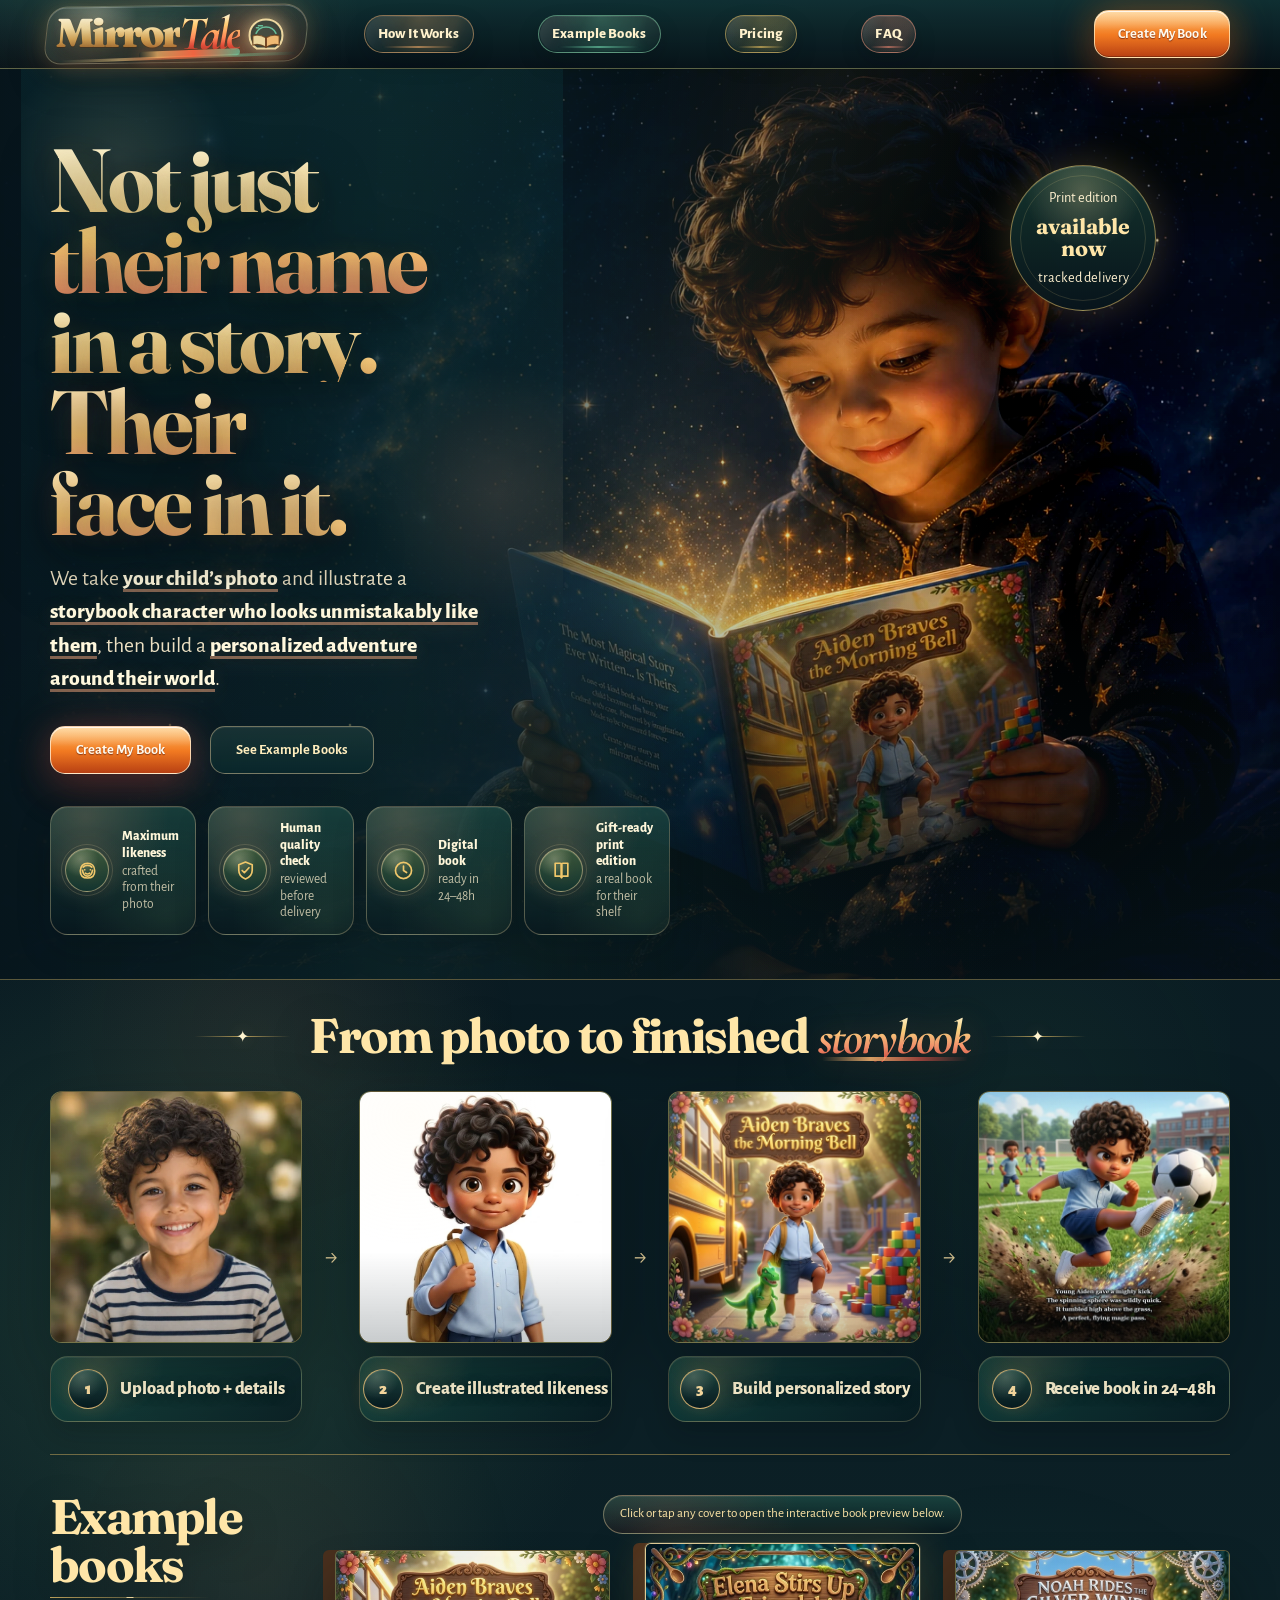
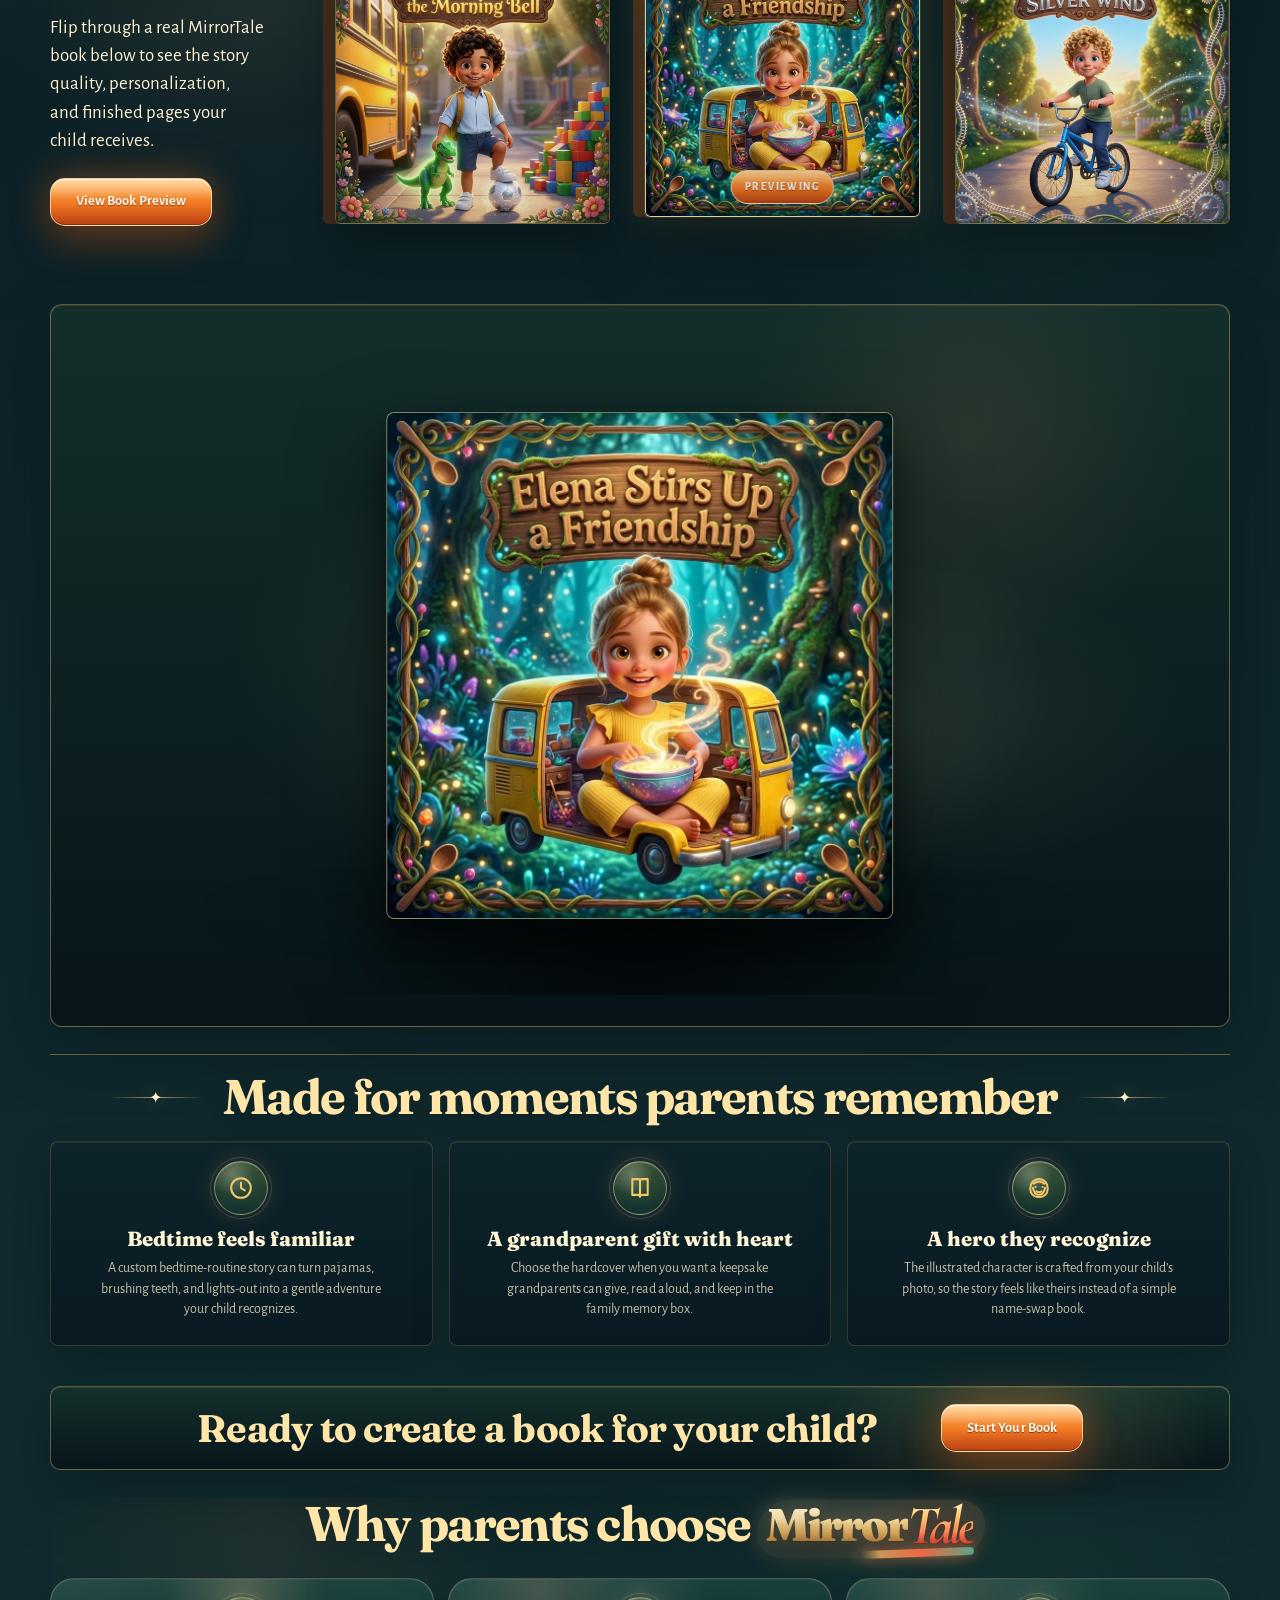
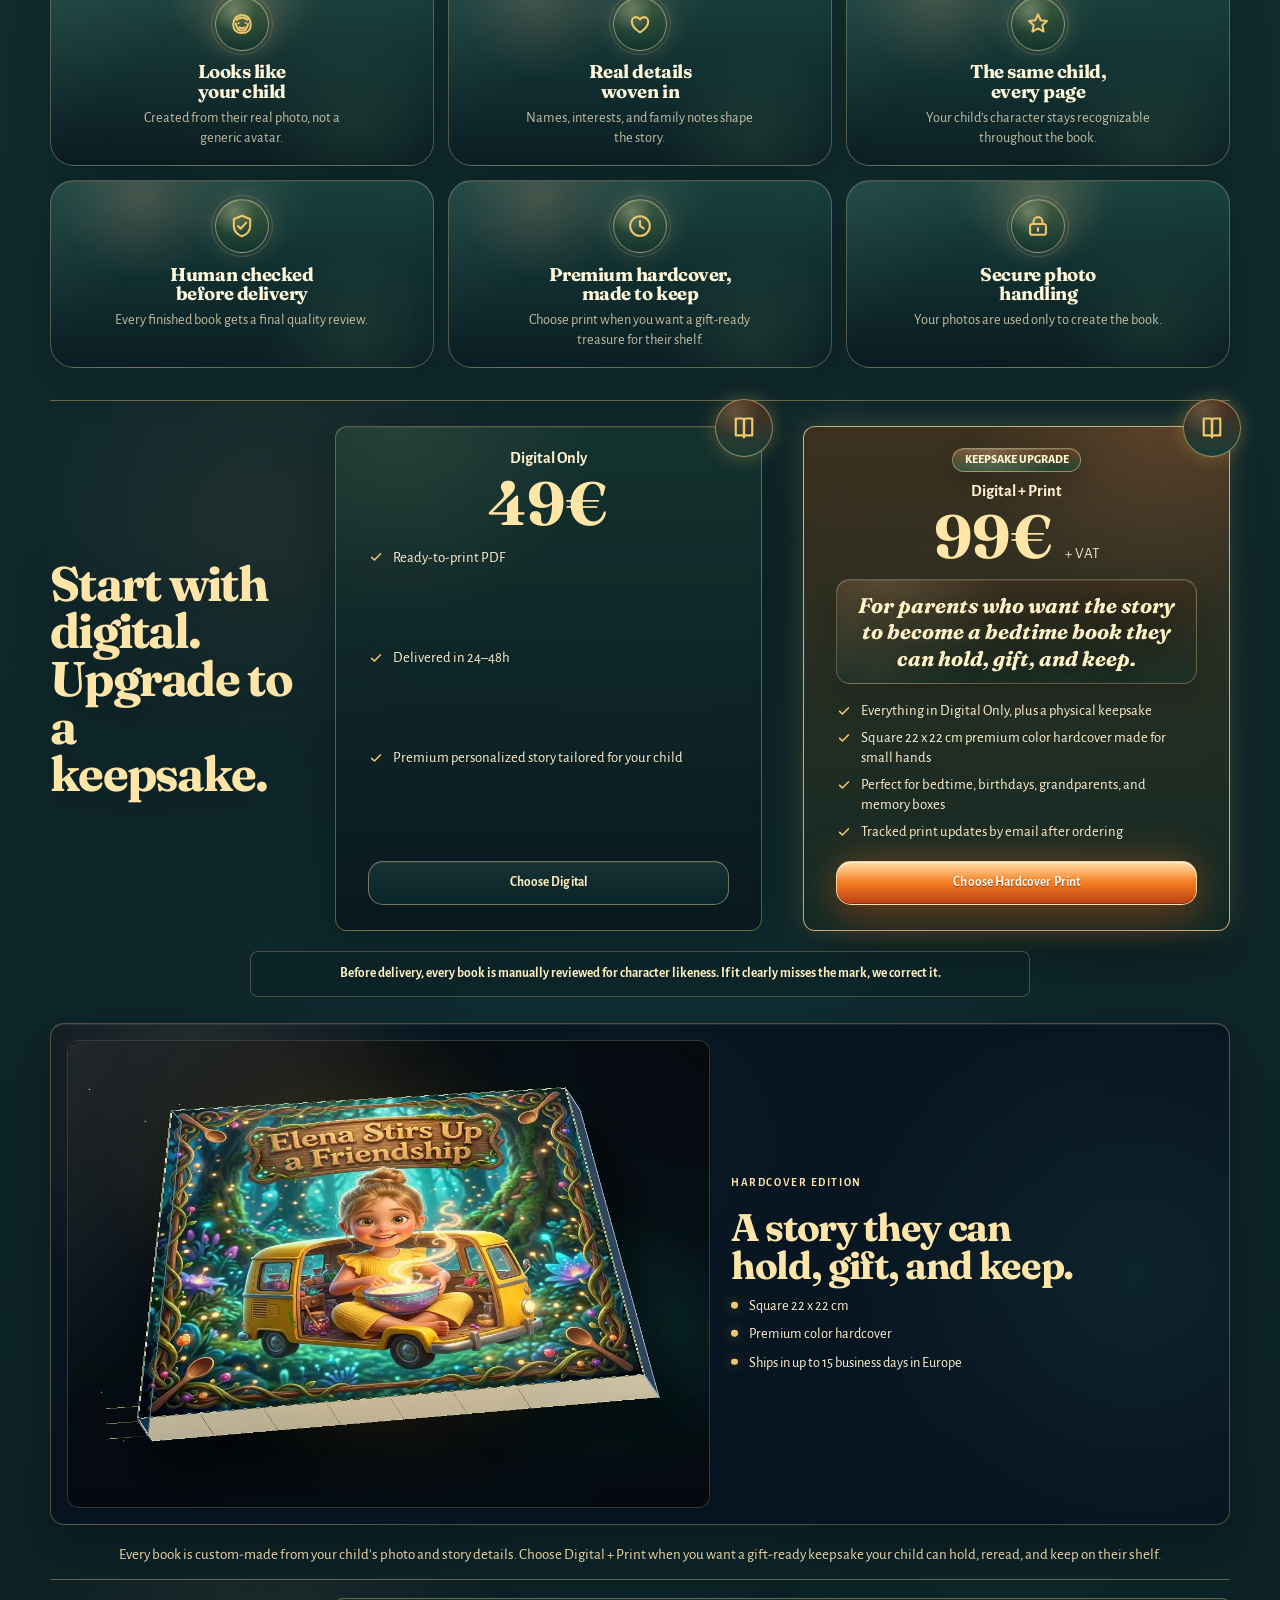
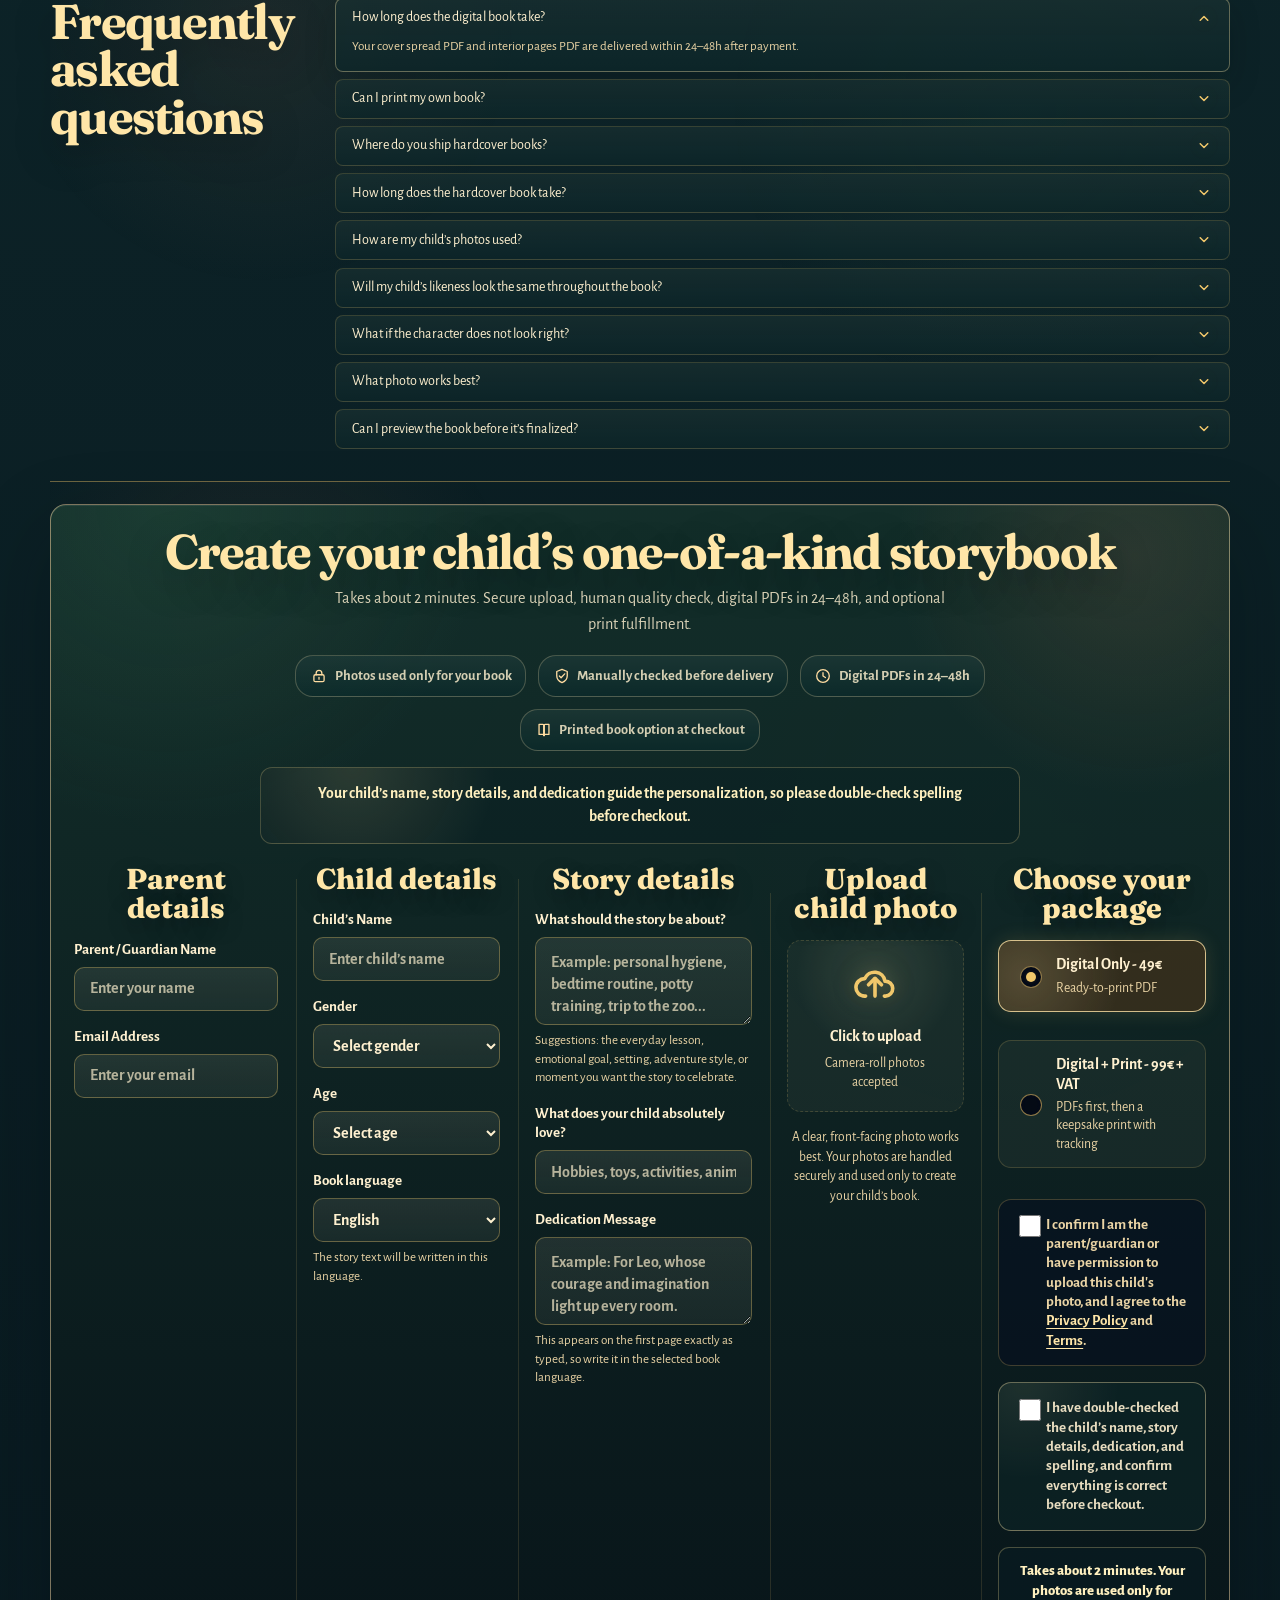
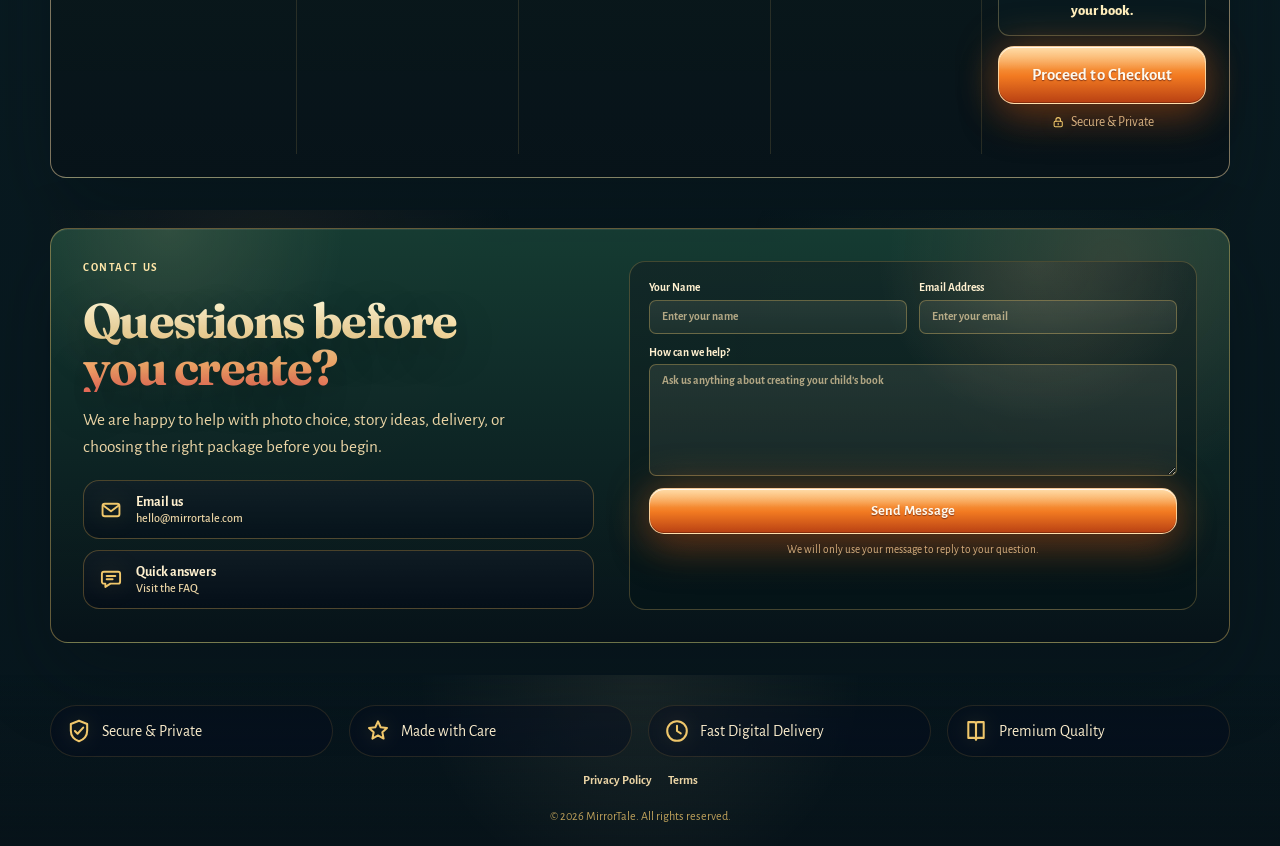
==== index.html @ 21911aac "Improve mobile form readability" ====
<!DOCTYPE html>
<html lang="en">
  <head>
    <meta charset="UTF-8" />
    <meta name="viewport" content="width=device-width, initial-scale=1.0" />
    <meta
      name="description"
      content="MirrorTale creates premium personalized children's books where your child becomes the hero of a magical storybook."
    />
    <meta name="mirrortale-api-base-url" content="https://api.mirrortale.com" />
    <title>MirrorTale | Personalized Children's Books</title>
    <link rel="preconnect" href="https://fonts.googleapis.com" />
    <link rel="preconnect" href="https://fonts.gstatic.com" crossorigin />
    <link
      href="https://fonts.googleapis.com/css2?family=Alegreya+Sans:wght@400;500;700;800&family=Cormorant+Garamond:ital,wght@1,700;1,800&family=Fraunces:ital,opsz,wght@0,9..144,500;0,9..144,600;0,9..144,700;0,9..144,800;1,9..144,700;1,9..144,800&display=swap"
      rel="stylesheet"
    />
    <link rel="stylesheet" href="styles.css?v=landing-polish-6" />
  </head>
  <body>
    <div class="sky-grain" aria-hidden="true"></div>
    <svg class="icon-sprite" aria-hidden="true" focusable="false" xmlns="http://www.w3.org/2000/svg">
      <symbol id="icon-face" viewBox="0 0 24 24">
        <path d="M7.5 8.4c1.1-1.1 2.6-1.7 4.5-1.7s3.4.6 4.5 1.7" />
        <path d="M6.8 11.8c.6 4 2.5 6 5.2 6s4.6-2 5.2-6" />
        <path d="M9 11.2h.1M15 11.2h.1" />
        <path d="M9.8 14.8c1.3 1 3.1 1 4.4 0" />
        <path d="M4.5 12.4c0-4.8 3-8 7.5-8s7.5 3.2 7.5 8c0 4.7-3 7.4-7.5 7.4s-7.5-2.7-7.5-7.4Z" />
      </symbol>
      <symbol id="icon-shield-check" viewBox="0 0 24 24">
        <path d="M12 3.2 19 6v5.7c0 4.4-2.7 7.4-7 9.1-4.3-1.7-7-4.7-7-9.1V6l7-2.8Z" />
        <path d="m8.5 12 2.3 2.3 4.8-5.2" />
      </symbol>
      <symbol id="icon-clock" viewBox="0 0 24 24">
        <circle cx="12" cy="12" r="8.4" />
        <path d="M12 7.5V12l3.2 2.1" />
      </symbol>
      <symbol id="icon-book" viewBox="0 0 24 24">
        <path d="M5.4 4.4h5.1c1 0 1.5.5 1.5 1.5v13.4c0-.9-.7-1.4-1.7-1.4H5.4V4.4Z" />
        <path d="M18.6 4.4h-5.1c-1 0-1.5.5-1.5 1.5v13.4c0-.9.7-1.4 1.7-1.4h4.9V4.4Z" />
        <path d="M12 5.9v13.4" />
      </symbol>
      <symbol id="icon-heart" viewBox="0 0 24 24">
        <path d="M12 19.2S5 15.3 5 9.8c0-2.1 1.5-3.7 3.5-3.7 1.4 0 2.6.8 3.5 2 .9-1.2 2.1-2 3.5-2 2 0 3.5 1.6 3.5 3.7 0 5.5-7 9.4-7 9.4Z" />
      </symbol>
      <symbol id="icon-star" viewBox="0 0 24 24">
        <path d="m12 3.8 2.3 5 5.4.6-4 3.7 1.1 5.4L12 15.8l-4.8 2.7 1.1-5.4-4-3.7 5.4-.6L12 3.8Z" />
      </symbol>
      <symbol id="icon-lock" viewBox="0 0 24 24">
        <rect x="5.2" y="10.3" width="13.6" height="9.2" rx="2" />
        <path d="M8.2 10.3V8.2a3.8 3.8 0 0 1 7.6 0v2.1" />
        <path d="M12 14v2.2" />
      </symbol>
      <symbol id="icon-mail" viewBox="0 0 24 24">
        <rect x="4.2" y="6.2" width="15.6" height="11.6" rx="2.1" />
        <path d="m5.2 8 6.8 5.2L18.8 8" />
      </symbol>
      <symbol id="icon-message" viewBox="0 0 24 24">
        <path d="M5.4 5.3h13.2c1 0 1.8.8 1.8 1.8v7.4c0 1-.8 1.8-1.8 1.8h-7.1l-4.7 3v-3H5.4c-1 0-1.8-.8-1.8-1.8V7.1c0-1 .8-1.8 1.8-1.8Z" />
        <path d="M8 9.2h8" />
        <path d="M8 12.2h5.5" />
      </symbol>
      <symbol id="icon-upload" viewBox="0 0 24 24">
        <path d="M7.5 17.8H7a4.2 4.2 0 0 1 .1-8.4 5.1 5.1 0 0 1 9.7 1.2 3.6 3.6 0 0 1 .2 7.2h-.5" />
        <path d="M12 17.8V9.5" />
        <path d="m8.9 12.4 3.1-3.1 3.1 3.1" />
      </symbol>
      <symbol id="icon-chevron" viewBox="0 0 24 24">
        <path d="m7 9 5 5 5-5" />
      </symbol>
      <symbol id="icon-check" viewBox="0 0 24 24">
        <path d="m5.5 12.5 4.1 4.1 8.9-9.2" />
      </symbol>
      <symbol id="icon-arrow" viewBox="0 0 24 24">
        <path d="M5 12h13" />
        <path d="m13 7 5 5-5 5" />
      </symbol>
      <symbol id="icon-sparkle" viewBox="0 0 24 24">
        <path d="M12 3.5 14.1 9l5.4 2.1-5.4 2.1L12 18.5l-2.1-5.3-5.4-2.1L9.9 9 12 3.5Z" />
      </symbol>
    </svg>

    <header class="site-header">
      <div class="header-inner">
        <a class="brand" href="#top" aria-label="MirrorTale home">
          <span class="brand-lockup">
            <span class="brand-word brand-mirror">Mirror</span>
            <span class="brand-word brand-tale">Tale</span>
          </span>
          <span class="brand-orbit brand-emblem" aria-hidden="true">
            <svg class="brand-emblem-svg" viewBox="0 0 64 48" focusable="false">
              <path class="brand-emblem-mirror" d="M12.5 25.4c0-11.1 8.4-19 19.5-19s19.5 7.9 19.5 19c0 6.9-3.1 12.2-8.7 15.4H21.2c-5.6-3.2-8.7-8.5-8.7-15.4Z" />
              <path class="brand-emblem-glow" d="M20.2 22.8c2.3-4.8 6.3-7.4 11.8-7.4s9.5 2.6 11.8 7.4" />
              <path class="brand-emblem-page brand-emblem-page-left" d="M31.7 27.8c-5.6-3.1-10.5-3.7-15.3-2.1v11.1c4.7-1.8 9.5-1.1 15.3 2.2V27.8Z" />
              <path class="brand-emblem-page brand-emblem-page-right" d="M32.3 27.8c5.6-3.1 10.5-3.7 15.3-2.1v11.1c-4.7-1.8-9.5-1.1-15.3 2.2V27.8Z" />
              <path class="brand-emblem-spine" d="M32 27.7v12" />
              <path class="brand-emblem-shine" d="M23 13.8h4.7M20.7 16.2h2.5" />
            </svg>
          </span>
        </a>
        <nav class="main-nav" aria-label="Primary navigation">
          <a href="#how-it-works"><span class="nav-full">How It Works</span><span class="nav-short">How</span></a>
          <a href="#examples"><span class="nav-full">Example Books</span><span class="nav-short">Books</span></a>
          <a href="#pricing"><span class="nav-full">Pricing</span><span class="nav-short">Pricing</span></a>
          <a href="#faq"><span class="nav-full">FAQ</span><span class="nav-short">FAQ</span></a>
        </nav>
        <a class="button button-gold header-cta" href="#intake">Create My Book</a>
      </div>
    </header>

    <main id="top">
      <section class="hero">
        <div class="hero-inner section-shell">
          <div class="hero-copy reveal">
            <h1>
              <span>Not just their name</span>
              <span>in a story.</span>
              <span class="headline-accent">
                <span class="headline-piece">Their face</span>
                <span class="headline-piece">in it.</span>
              </span>
            </h1>
            <p class="hero-lede">
              We take <strong>your child’s photo</strong> and illustrate a
              <strong>storybook character who looks unmistakably like them</strong>,
              then build a <strong>personalized adventure around their world</strong>.
            </p>
            <div class="hero-actions" aria-label="Hero actions">
              <a class="button button-gold" href="#intake">Create My Book</a>
              <a class="button button-outline" href="#examples">See Example Books</a>
            </div>
          </div>

          <div
            class="hero-art reveal"
            aria-label="Child reading a magical personalized storybook"
            data-replace-with="provided-true-book-example"
          >
            <video
              class="hero-video"
              data-hero-video
              poster="assets/hero-aiden-morning-bell-real.webp"
              width="1536"
              height="1024"
              muted
              loop
              playsinline
              preload="none"
              aria-hidden="true"
            >
              <source data-src="assets/hero-animated.mp4" type="video/mp4" />
              <img
                src="assets/hero-aiden-morning-bell-real.webp"
                width="1536"
                height="1024"
                alt=""
              />
            </video>
            <div class="delivery-badge">
              <span>Print edition</span>
              <strong>available now</strong>
              <small>tracked delivery</small>
            </div>
          </div>

          <ul class="hero-trust reveal" aria-label="Key trust points">
            <li>
              <span class="trust-orb" aria-hidden="true">
                <svg class="ui-icon trust-icon"><use href="#icon-face"></use></svg>
              </span>
              <span class="trust-copy">
                <strong>Maximum likeness</strong>
                <em>crafted from their photo</em>
              </span>
            </li>
            <li>
              <span class="trust-orb" aria-hidden="true">
                <svg class="ui-icon trust-icon"><use href="#icon-shield-check"></use></svg>
              </span>
              <span class="trust-copy">
                <strong>Human quality check</strong>
                <em>reviewed before delivery</em>
              </span>
            </li>
            <li>
              <span class="trust-orb" aria-hidden="true">
                <svg class="ui-icon trust-icon"><use href="#icon-clock"></use></svg>
              </span>
              <span class="trust-copy">
                <strong>Digital book</strong>
                <em>ready in 24–48h</em>
              </span>
            </li>
            <li>
              <span class="trust-orb" aria-hidden="true">
                <svg class="ui-icon trust-icon"><use href="#icon-book"></use></svg>
              </span>
              <span class="trust-copy">
                <strong>Gift-ready print edition</strong>
                <em>a real book for their shelf</em>
              </span>
            </li>
          </ul>
        </div>
      </section>

      <section class="proof-section section-shell" id="how-it-works">
        <div class="section-title centered reveal">
          <span class="sparkline" aria-hidden="true"></span>
          <h2>From photo to finished <span class="title-accent title-accent-storybook">storybook</span></h2>
          <span class="sparkline" aria-hidden="true"></span>
        </div>

        <div class="proof-flow reveal">
          <article class="proof-step">
            <div class="proof-image">
              <img src="assets/proof-photo.webp" width="620" height="620" alt="Uploaded child portrait" />
            </div>
            <div class="proof-caption">
              <span>1</span>
              <p>Upload photo + details</p>
            </div>
          </article>
          <span class="flow-arrow" aria-hidden="true">→</span>
          <article class="proof-step">
            <div class="proof-image">
              <img src="assets/proof-aiden-anchor.webp" width="705" height="705" alt="Illustrated likeness of Aiden" />
            </div>
            <div class="proof-caption">
              <span>2</span>
              <p>Create illustrated likeness</p>
            </div>
          </article>
          <span class="flow-arrow" aria-hidden="true">→</span>
          <article class="proof-step">
            <div class="proof-image cover-proof real-cover-proof">
              <img src="assets/books/aiden/cover-front.webp" width="1024" height="1024" alt="Aiden Braves the Morning Bell book cover" />
            </div>
            <div class="proof-caption">
              <span>3</span>
              <p>Build personalized story</p>
            </div>
          </article>
          <span class="flow-arrow" aria-hidden="true">→</span>
          <article class="proof-step">
            <div class="proof-image">
              <img src="assets/books/aiden/page-14.webp" width="1024" height="1024" alt="Aiden soccer story scene" />
            </div>
            <div class="proof-caption">
              <span>4</span>
              <p>Receive book in 24–48h</p>
            </div>
          </article>
        </div>
      </section>

      <section class="examples section-shell" id="examples">
        <div class="example-intro reveal">
          <h2>Example books</h2>
          <span class="gold-rule" aria-hidden="true"></span>
          <p>Flip through a real MirrorTale book below to see the story quality, personalization, and finished pages your child receives.</p>
          <a
            class="button button-outline"
            href="#noah-flipbook"
            data-preview-target="noah-flipbook"
            data-book-key="elena"
          >
            View Book Preview
          </a>
        </div>

        <div class="example-gallery reveal">
          <p class="example-instruction">
            Click or tap any cover to open the interactive book preview below.
          </p>

          <div class="book-rack" data-pdf-flipbook-section="pending-provided-pdfs">
            <article
              class="example-book real-book"
              data-book-slot="aiden"
              aria-controls="noah-flipbook"
            >
              <a
                class="example-book-link"
                href="#noah-flipbook"
                data-preview-target="noah-flipbook"
                data-book-key="aiden"
                aria-label="Open Aiden Braves the Morning Bell book preview"
              >
                <img
                  src="assets/books/aiden/cover-front.webp"
                  width="1024"
                  height="1024"
                  alt="Aiden Braves the Morning Bell book cover"
                />
                <span class="example-book-badge">Tap to preview</span>
              </a>
            </article>
            <article
              class="example-book featured-book real-book"
              data-book-slot="elena"
              aria-controls="noah-flipbook"
            >
              <a
                class="example-book-link"
                href="#noah-flipbook"
                data-preview-target="noah-flipbook"
                data-book-key="elena"
                aria-label="Open Elena Stirs Up a Friendship book preview"
              >
                <img
                  src="assets/books/elena/cover-front.webp"
                  width="1024"
                  height="1024"
                  alt="Elena Stirs Up a Friendship book cover"
                />
                <span class="example-book-badge">Previewing</span>
              </a>
            </article>
            <article
              class="example-book real-book"
              data-book-slot="noah"
              data-pdf-cover="Noah_Cover_Spread.pdf"
              data-pdf-interior="Noah_Interior_Pages.pdf"
              aria-controls="noah-flipbook"
            >
              <a
                class="example-book-link"
                href="#noah-flipbook"
                data-preview-target="noah-flipbook"
                data-book-key="noah"
                aria-label="Open Noah Rides the Silver Wind book preview"
              >
                <img
                  src="assets/books/noah/cover-front.webp"
                  width="1061"
                  height="1144"
                  alt="Noah Rides the Silver Wind book cover"
                />
                <span class="example-book-badge">Tap to preview</span>
              </a>
            </article>
          </div>
        </div>

        <div class="flipbook-viewer reveal" id="noah-flipbook" data-book="elena">
          <div class="flipbook-preview-header" aria-live="polite">
            <span class="mini-kicker">Book preview</span>
            <h3 id="active-preview-title">
              <span class="preview-title-prefix">Now previewing</span>
              <span class="preview-title-book">Elena Stirs Up a Friendship</span>
            </h3>
            <p id="active-preview-helper">Tap the page or swipe to turn.</p>
          </div>
          <div class="flipbook-stage" aria-live="polite">
            <div class="pageflip-shell" id="noah-pageflip-shell">
              <div class="pageflip-book" id="noah-pageflip" aria-label="Interactive Elena Stirs Up a Friendship flipbook">
                <div class="pageflip-loading">Loading book preview...</div>
              </div>
            </div>
          </div>
          <div
            class="mobile-book-reader"
            id="mobile-book-reader"
            tabindex="0"
            role="group"
            aria-label="Mobile Elena Stirs Up a Friendship book preview"
            aria-describedby="mobile-book-help"
          >
            <div class="mobile-book-frame">
              <span class="mobile-book-spine" aria-hidden="true"></span>
              <span class="mobile-page-depth mobile-page-depth-right" aria-hidden="true"></span>
              <span class="mobile-page-depth mobile-page-depth-bottom" aria-hidden="true"></span>
              <img
                class="mobile-book-image"
                src="assets/books/elena/cover-front.webp"
                width="1024"
                height="1024"
                alt="Elena Stirs Up a Friendship front cover"
                draggable="false"
              />
              <span class="mobile-page-turn-sheet" aria-hidden="true"></span>
              <span class="mobile-tap-hint" aria-hidden="true">Tap to open</span>
            </div>
            <p class="mobile-book-progress" id="mobile-book-progress">Cover</p>
            <p class="visually-hidden" id="mobile-book-help">
              Tap the right side or swipe left to turn forward. Tap the left side or swipe right to go back.
            </p>
          </div>
          <span class="visually-hidden" id="noah-page-count" aria-live="polite">Cover</span>
        </div>
      </section>

      <section class="moments section-shell" aria-labelledby="moments-title">
        <div class="section-title centered reveal">
          <span class="sparkline" aria-hidden="true"></span>
          <h2 id="moments-title">Made for moments parents remember</h2>
          <span class="sparkline" aria-hidden="true"></span>
        </div>
        <div class="moments-grid reveal">
          <article>
            <span class="trust-orb" aria-hidden="true">
              <svg class="ui-icon trust-icon"><use href="#icon-clock"></use></svg>
            </span>
            <h3>Bedtime feels familiar</h3>
            <p>A custom bedtime-routine story can turn pajamas, brushing teeth, and lights-out into a gentle adventure your child recognizes.</p>
          </article>
          <article>
            <span class="trust-orb" aria-hidden="true">
              <svg class="ui-icon trust-icon"><use href="#icon-book"></use></svg>
            </span>
            <h3>A grandparent gift with heart</h3>
            <p>Choose the hardcover when you want a keepsake grandparents can give, read aloud, and keep in the family memory box.</p>
          </article>
          <article>
            <span class="trust-orb" aria-hidden="true">
              <svg class="ui-icon trust-icon"><use href="#icon-face"></use></svg>
            </span>
            <h3>A hero they recognize</h3>
            <p>The illustrated character is crafted from your child’s photo, so the story feels like theirs instead of a simple name-swap book.</p>
          </article>
        </div>
      </section>

      <section class="cta-strip section-shell reveal">
        <p>Ready to create a book for your child?</p>
        <a class="button button-gold" href="#intake">Start Your Book</a>
      </section>

      <section class="trust section-shell">
        <div class="section-title centered reveal">
          <h2>
            Why parents choose
            <span class="brand-heading" aria-label="MirrorTale">
              <span class="brand-lockup">
                <span class="brand-word brand-mirror">Mirror</span>
                <span class="brand-word brand-tale">Tale</span>
              </span>
            </span>
          </h2>
        </div>
        <div class="trust-grid reveal">
          <article>
            <span class="trust-orb" aria-hidden="true">
              <svg class="ui-icon trust-icon"><use href="#icon-face"></use></svg>
            </span>
            <h3>Looks like<br />your child</h3>
            <p>Created from their real photo, not a generic avatar.</p>
          </article>
          <article>
            <span class="trust-orb" aria-hidden="true">
              <svg class="ui-icon trust-icon"><use href="#icon-heart"></use></svg>
            </span>
            <h3>Real details<br />woven in</h3>
            <p>Names, interests, and family notes shape the story.</p>
          </article>
          <article>
            <span class="trust-orb" aria-hidden="true">
              <svg class="ui-icon trust-icon"><use href="#icon-star"></use></svg>
            </span>
            <h3>The same child,<br />every page</h3>
            <p>Your child’s character stays recognizable throughout the book.</p>
          </article>
          <article>
            <span class="trust-orb" aria-hidden="true">
              <svg class="ui-icon trust-icon"><use href="#icon-shield-check"></use></svg>
            </span>
            <h3>Human checked<br />before delivery</h3>
            <p>Every finished book gets a final quality review.</p>
          </article>
          <article>
            <span class="trust-orb" aria-hidden="true">
              <svg class="ui-icon trust-icon"><use href="#icon-clock"></use></svg>
            </span>
            <h3>Premium hardcover,<br />made to keep</h3>
            <p>Choose print when you want a gift-ready treasure for their shelf.</p>
          </article>
          <article>
            <span class="trust-orb" aria-hidden="true">
              <svg class="ui-icon trust-icon"><use href="#icon-lock"></use></svg>
            </span>
            <h3>Secure photo<br />handling</h3>
            <p>Your photos are used only to create the book.</p>
          </article>
        </div>
      </section>

      <section class="pricing section-shell" id="pricing">
        <div class="pricing-layout reveal">
          <div class="pricing-heading">
            <h2>Start with digital.<br />Upgrade to a keepsake.</h2>
          </div>
          <div class="pricing-cards">
            <article class="price-card">
              <span class="card-medallion" aria-hidden="true">
                <svg class="ui-icon"><use href="#icon-book"></use></svg>
              </span>
              <h3>Digital Only</h3>
              <div class="price">49€</div>
              <ul>
                <li>
                  <svg class="ui-icon check-icon" aria-hidden="true"><use href="#icon-check"></use></svg>
                  <span>Ready-to-print PDF</span>
                </li>
                <li>
                  <svg class="ui-icon check-icon" aria-hidden="true"><use href="#icon-check"></use></svg>
                  <span>Delivered in 24–48h</span>
                </li>
                <li>
                  <svg class="ui-icon check-icon" aria-hidden="true"><use href="#icon-check"></use></svg>
                  <span>Premium personalized story tailored for your child</span>
                </li>
              </ul>
              <a class="button button-outline price-card-cta" href="#intake" data-package-target="digital">Choose Digital</a>
            </article>
            <article class="price-card premium-card print-card">
              <span class="print-card-badge">Keepsake upgrade</span>
              <span class="card-medallion" aria-hidden="true">
                <svg class="ui-icon"><use href="#icon-book"></use></svg>
              </span>
              <h3>Digital + Print</h3>
              <div class="price">99€ <small>+ VAT</small></div>
              <p class="print-keepsake-note">For parents who want the story to become a bedtime book they can hold, gift, and keep.</p>
              <ul>
                <li>
                  <svg class="ui-icon check-icon" aria-hidden="true"><use href="#icon-check"></use></svg>
                  <span>Everything in Digital Only, plus a physical keepsake</span>
                </li>
                <li>
                  <svg class="ui-icon check-icon" aria-hidden="true"><use href="#icon-check"></use></svg>
                  <span>Square 22 x 22 cm premium color hardcover made for small hands</span>
                </li>
                <li>
                  <svg class="ui-icon check-icon" aria-hidden="true"><use href="#icon-check"></use></svg>
                  <span>Perfect for bedtime, birthdays, grandparents, and memory boxes</span>
                </li>
                <li>
                  <svg class="ui-icon check-icon" aria-hidden="true"><use href="#icon-check"></use></svg>
                  <span>Tracked print updates by email after ordering</span>
                </li>
              </ul>
              <a class="button button-gold price-card-cta" href="#intake" data-package-target="print">Choose Hardcover Print</a>
            </article>
          </div>
        </div>
        <p class="pricing-reassurance reveal">
          Before delivery, every book is manually reviewed for character likeness. If it clearly misses the mark, we correct it.
        </p>
        <aside class="hardcover-proof reveal" aria-label="Hardcover edition proof">
          <div class="hardcover-proof-media">
            <img
              src="assets/hardcover-elena-proof.webp"
              width="1180"
              height="860"
              loading="lazy"
              decoding="async"
              alt="Hardcover Elena Stirs Up a Friendship printed book mockup"
            />
          </div>
          <div class="hardcover-proof-copy">
            <span class="mini-kicker">Hardcover edition</span>
            <h3>A story they can hold, gift, and keep.</h3>
            <ul>
              <li>Square 22 x 22 cm</li>
              <li>Premium color hardcover</li>
              <li>Ships in up to 15 business days in Europe</li>
            </ul>
          </div>
        </aside>
        <p class="pricing-note reveal">
          Every book is custom-made from your child’s photo and story details. Choose Digital + Print when you want a gift-ready keepsake your child can hold, reread, and keep on their shelf.
        </p>
      </section>

      <section class="faq section-shell" id="faq">
        <div class="faq-layout">
          <div class="faq-heading reveal">
            <h2>Frequently<br />asked questions</h2>
          </div>
          <div class="faq-list reveal">
            <details open>
              <summary>
                <span>How long does the digital book take?</span>
                <svg class="ui-icon faq-chevron" aria-hidden="true"><use href="#icon-chevron"></use></svg>
              </summary>
              <p>Your cover spread PDF and interior pages PDF are delivered within 24–48h after payment.</p>
            </details>
            <details>
              <summary>
                <span>Can I print my own book?</span>
                <svg class="ui-icon faq-chevron" aria-hidden="true"><use href="#icon-chevron"></use></svg>
              </summary>
              <p>Yes. The PDF file you receive with the Digital Only version is optimized specifically for printing in a square 22 x 22 cm format.</p>
            </details>
            <details>
              <summary>
                <span>Where do you ship hardcover books?</span>
                <svg class="ui-icon faq-chevron" aria-hidden="true"><use href="#icon-chevron"></use></svg>
              </summary>
              <p>We are focusing on Europe first for hardcover delivery. The shipping address is collected securely during checkout for print orders.</p>
            </details>
            <details>
              <summary>
                <span>How long does the hardcover book take?</span>
                <svg class="ui-icon faq-chevron" aria-hidden="true"><use href="#icon-chevron"></use></svg>
              </summary>
              <p>Your digital PDFs are delivered within 24–48h. The physical hardcover book ships separately and can take up to 15 business days to arrive in Europe.</p>
            </details>
            <details>
              <summary>
                <span>How are my child’s photos used?</span>
                <svg class="ui-icon faq-chevron" aria-hidden="true"><use href="#icon-chevron"></use></svg>
              </summary>
              <p>Your child’s photos and story details are used only to create and review the ordered book.</p>
            </details>
            <details>
              <summary>
                <span>Will my child’s likeness look the same throughout the book?</span>
                <svg class="ui-icon faq-chevron" aria-hidden="true"><use href="#icon-chevron"></use></svg>
              </summary>
              <p>We build from an anchor likeness and manually review the final book so your child stays recognizable from page to page.</p>
            </details>
            <details>
              <summary>
                <span>What if the character does not look right?</span>
                <svg class="ui-icon faq-chevron" aria-hidden="true"><use href="#icon-chevron"></use></svg>
              </summary>
              <p>Before delivery, every book is manually reviewed for character likeness. If it clearly misses the mark, we correct it.</p>
            </details>
            <details>
              <summary>
                <span>What photo works best?</span>
                <svg class="ui-icon faq-chevron" aria-hidden="true"><use href="#icon-chevron"></use></svg>
              </summary>
              <p>A clear, front-facing photo in good light works best. Avoid sunglasses, filters, or covered faces.</p>
            </details>
            <details>
              <summary>
                <span>Can I preview the book before it’s finalized?</span>
                <svg class="ui-icon faq-chevron" aria-hidden="true"><use href="#icon-chevron"></use></svg>
              </summary>
              <p>The book is manually checked before delivery, and the final PDF is sent digitally for your review and use.</p>
            </details>
          </div>
        </div>
      </section>

      <section class="intake section-shell" id="intake">
        <form class="intake-form reveal" action="#" method="post">
          <h2>Create your child’s one-of-a-kind storybook</h2>
          <p class="form-reassurance">
            Takes about 2 minutes. Secure upload, human quality check, digital PDFs in 24–48h, and optional print fulfillment.
          </p>
          <ul class="form-assurance-list" aria-label="Order reassurance">
            <li>
              <svg class="ui-icon" aria-hidden="true"><use href="#icon-lock"></use></svg>
              <span>Photos used only for your book</span>
            </li>
            <li>
              <svg class="ui-icon" aria-hidden="true"><use href="#icon-shield-check"></use></svg>
              <span>Manually checked before delivery</span>
            </li>
            <li>
              <svg class="ui-icon" aria-hidden="true"><use href="#icon-clock"></use></svg>
              <span>Digital PDFs in 24–48h</span>
            </li>
            <li>
              <svg class="ui-icon" aria-hidden="true"><use href="#icon-book"></use></svg>
              <span>Printed book option at checkout</span>
            </li>
          </ul>
          <p class="form-detail-note">
            Your child’s name, story details, and dedication guide the personalization, so please double-check spelling before checkout.
          </p>
          <div class="form-columns">
            <fieldset>
              <legend>Parent details</legend>
              <label>
                Parent / Guardian Name
                <input type="text" name="parent-name" placeholder="Enter your name" required />
              </label>
              <label>
                Email Address
                <input type="email" name="email" placeholder="Enter your email" required />
              </label>
            </fieldset>

            <fieldset>
              <legend>Child details</legend>
              <label>
                Child’s Name
                <input type="text" name="child-name" placeholder="Enter child’s name" required />
              </label>
              <label>
                Gender
                <select name="gender" required translate="no">
                  <option value="">Select gender</option>
                  <option value="Boy">Boy</option>
                  <option value="Girl">Girl</option>
                </select>
              </label>
              <label>
                Age
                <select name="age" required>
                  <option value="">Select age</option>
                  <option>1</option>
                  <option>2</option>
                  <option>3</option>
                  <option>4</option>
                  <option>5</option>
                  <option>6</option>
                  <option>7</option>
                  <option>8+</option>
                </select>
              </label>
              <label>
                Book language
                <select name="book-language" required>
                  <option value="en" selected>English</option>
                  <option value="nl">Dutch</option>
                  <option value="fr">French</option>
                  <option value="de">German</option>
                  <option value="es">Spanish</option>
                  <option value="it">Italian</option>
                  <option value="pt">Portuguese</option>
                </select>
                <small class="form-hint">
                  The story text will be written in this language.
                </small>
              </label>
            </fieldset>

            <fieldset>
              <legend>Story details</legend>
              <label>
                What should the story be about?
                <textarea
                  name="theme"
                  rows="2"
                  placeholder="Example: personal hygiene, bedtime routine, potty training, trip to the zoo..."
                  required
                ></textarea>
                <small class="form-hint">
                  Suggestions: the everyday lesson, emotional goal, setting, adventure style, or moment you want the story to celebrate.
                </small>
              </label>
              <label>
                What does your child absolutely love?
                <input
                  type="text"
                  name="interests"
                  placeholder="Hobbies, toys, activities, animals, colors, favorite places..."
                  required
                />
              </label>
              <label>
                Dedication Message
                <textarea
                  name="dedication"
                  rows="2"
                  placeholder="Example: For Leo, whose courage and imagination light up every room."
                  required
                ></textarea>
                <small class="form-hint">
                  This appears on the first page exactly as typed, so write it in the selected book language.
                </small>
              </label>
            </fieldset>

            <fieldset>
              <legend>Upload child photo</legend>
              <label class="upload-card">
                <svg class="ui-icon upload-cloud" aria-hidden="true"><use href="#icon-upload"></use></svg>
                <strong data-upload-title>Click to upload</strong>
                <em data-upload-detail>Camera-roll photos accepted</em>
                <input type="file" name="child-photo" accept="image/*,.heic,.heif" required />
              </label>
              <p class="upload-status" data-upload-status aria-live="polite"></p>
              <p class="upload-note">
                A clear, front-facing photo works best. Your photos are handled securely
                and used only to create your child’s book.
              </p>
            </fieldset>

            <fieldset>
              <legend>Choose your package</legend>
              <div class="package-selector" aria-label="Choose a package">
                <label>
                  <input type="radio" name="package" value="digital" checked />
                  <span>
                    <strong>Digital Only - 49€</strong>
                    <em>Ready-to-print PDF</em>
                  </span>
                </label>
                <label>
                  <input type="radio" name="package" value="print" />
                  <span>
                    <strong>Digital + Print - 99€ + VAT</strong>
                    <em>PDFs first, then a keepsake print with tracking</em>
                  </span>
                </label>
              </div>
              <label class="consent-check">
                <input type="checkbox" name="photo-consent" value="accepted" required />
                <span>
                  I confirm I am the parent/guardian or have permission to upload this
                  child's photo, and I agree to the
                  <a href="privacy.html" target="_blank" rel="noopener">Privacy Policy</a>
                  and
                  <a href="terms.html" target="_blank" rel="noopener">Terms</a>.
                </span>
              </label>
              <label class="consent-check details-confirmation">
                <input type="checkbox" name="details-confirmed" value="accepted" required />
                <span>
                  I have double-checked the child’s name, story details, dedication,
                  and spelling, and confirm everything is correct before checkout.
                </span>
              </label>
              <p class="checkout-reassurance">
                Takes about 2 minutes. Your photos are used only for your book.
              </p>
              <button class="button button-gold form-submit" type="submit">
                Proceed to Checkout
              </button>
              <p class="secure-note">
                <svg class="ui-icon secure-icon" aria-hidden="true"><use href="#icon-lock"></use></svg>
                Secure &amp; Private
              </p>
              <p class="form-status" aria-live="polite"></p>
            </fieldset>
          </div>
        </form>
      </section>

      <section class="contact section-shell" id="contact">
        <div class="contact-card reveal">
          <div class="contact-copy">
            <span class="mini-kicker">Contact us</span>
            <h2>Questions before you create?</h2>
            <p>
              We are happy to help with photo choice, story ideas, delivery, or choosing the
              right package before you begin.
            </p>
            <div class="contact-links" aria-label="Contact options">
              <a href="mailto:hello@mirrortale.com">
                <svg class="ui-icon" aria-hidden="true"><use href="#icon-mail"></use></svg>
                <span>
                  <strong>Email us</strong>
                  <em>hello@mirrortale.com</em>
                </span>
              </a>
              <a href="#faq">
                <svg class="ui-icon" aria-hidden="true"><use href="#icon-message"></use></svg>
                <span>
                  <strong>Quick answers</strong>
                  <em>Visit the FAQ</em>
                </span>
              </a>
            </div>
          </div>

          <form class="contact-form" action="#" method="post">
            <label>
              Your Name
              <input type="text" name="contact-name" placeholder="Enter your name" />
            </label>
            <label>
              Email Address
              <input type="email" name="contact-email" placeholder="Enter your email" required />
            </label>
            <label class="contact-message-field">
              How can we help?
              <textarea name="contact-message" placeholder="Ask us anything about creating your child’s book" required></textarea>
            </label>
            <button class="button button-gold contact-submit" type="submit">Send Message</button>
            <p class="contact-note">We will only use your message to reply to your question.</p>
            <p class="contact-status" aria-live="polite"></p>
          </form>
        </div>
      </section>
    </main>

    <a class="mobile-sticky-cta" href="#intake" aria-label="Create my MirrorTale book">
      <span>
        <strong>Create My Book</strong>
        <em>Takes about 2 minutes</em>
      </span>
      <svg class="ui-icon" aria-hidden="true"><use href="#icon-arrow"></use></svg>
    </a>

    <footer class="site-footer">
      <div class="footer-inner section-shell">
        <span><svg class="ui-icon trust-icon" aria-hidden="true"><use href="#icon-shield-check"></use></svg> Secure &amp; Private</span>
        <span><svg class="ui-icon trust-icon" aria-hidden="true"><use href="#icon-star"></use></svg> Made with Care</span>
        <span><svg class="ui-icon trust-icon" aria-hidden="true"><use href="#icon-clock"></use></svg> Fast Digital Delivery</span>
        <span><svg class="ui-icon trust-icon" aria-hidden="true"><use href="#icon-book"></use></svg> Premium Quality</span>
      </div>
      <nav class="footer-legal" aria-label="Legal links">
        <a href="privacy.html">Privacy Policy</a>
        <a href="terms.html">Terms</a>
      </nav>
      <p>© 2026 MirrorTale. All rights reserved.</p>
    </footer>

    <script src="assets/vendor/page-flip.browser.js"></script>
    <script src="script.js?v=photo-upload-reencode-1"></script>
  </body>
</html>
---- styles.css ----
:root {
  --night: #07161d;
  --night-2: #102b2e;
  --panel: rgba(14, 39, 42, 0.74);
  --panel-strong: rgba(20, 48, 43, 0.94);
  --gold: #d99435;
  --gold-soft: #f0c76b;
  --gold-pale: #ffe6a8;
  --gold-deep: #8a5223;
  --cream: #fff1d0;
  --muted: #ead4a5;
  --dim: #bba685;
  --line: rgba(239, 195, 104, 0.42);
  --line-soft: rgba(239, 195, 104, 0.18);
  --forest: #1f4b3b;
  --forest-soft: #3f7a57;
  --teal: #1c6d70;
  --rose: #c97965;
  --coral: #e08a5c;
  --cta-start: #ffbd7a;
  --cta-mid: #f26f4f;
  --cta-end: #9d332d;
  --cta-glow: rgba(242, 111, 79, 0.34);
  --paper: #f8dfac;
  --wood: #7b4a27;
  --shadow: 0 28px 80px rgba(7, 16, 17, 0.52);
  --serif: "Fraunces", "Cormorant Garamond", Georgia, serif;
  --body: "Alegreya Sans", "Libre Baskerville", Georgia, serif;
  --anchor-offset: 5.75rem;
}

* {
  box-sizing: border-box;
}

html {
  scroll-behavior: smooth;
}

body {
  min-width: 0;
  margin: 0;
  color: var(--cream);
  background:
    radial-gradient(circle at 72% 4%, rgba(224, 138, 92, 0.26), transparent 22rem),
    radial-gradient(circle at 16% 18%, rgba(75, 126, 86, 0.28), transparent 26rem),
    radial-gradient(circle at 50% 60%, rgba(28, 109, 112, 0.18), transparent 30rem),
    linear-gradient(180deg, #07141d 0%, #102b2e 42%, #07161d 100%);
  font-family: var(--body);
  overflow-x: hidden;
}

body::before,
body::after,
.sky-grain {
  position: fixed;
  inset: 0;
  pointer-events: none;
}

body::before {
  z-index: -3;
  background-image:
    radial-gradient(circle, rgba(255, 232, 160, 0.95) 0 1px, transparent 1.6px),
    radial-gradient(circle, rgba(255, 176, 111, 0.72) 0 1px, transparent 1.45px),
    radial-gradient(circle, rgba(154, 218, 178, 0.58) 0 1px, transparent 1.4px);
  background-position: 24px 18px, 90px 72px, 148px 32px;
  background-size: 155px 155px, 245px 245px, 355px 355px;
  content: "";
  opacity: 0.28;
  animation: star-drift 46s linear infinite;
}

body::after {
  z-index: -2;
  background:
    radial-gradient(ellipse at 50% -10%, transparent 0 20rem, rgba(7, 22, 29, 0.18) 36rem),
    linear-gradient(180deg, rgba(7, 22, 29, 0.05), rgba(7, 22, 29, 0.9));
  content: "";
}

.sky-grain {
  z-index: -1;
  background:
    radial-gradient(circle at 72% 14%, rgba(240, 199, 107, 0.24), transparent 0.85rem),
    radial-gradient(circle at 36% 22%, rgba(255, 226, 169, 0.18), transparent 0.6rem),
    radial-gradient(circle at 86% 34%, rgba(192, 121, 101, 0.16), transparent 0.9rem),
    radial-gradient(circle at 52% 9%, rgba(63, 122, 87, 0.24), transparent 17rem);
  opacity: 0.76;
}

a {
  color: inherit;
  text-decoration: none;
}

img {
  display: block;
  max-width: 100%;
}

.visually-hidden {
  position: absolute;
  width: 1px;
  height: 1px;
  padding: 0;
  margin: -1px;
  overflow: hidden;
  clip: rect(0, 0, 0, 0);
  white-space: nowrap;
  border: 0;
}

.icon-sprite {
  position: absolute;
  width: 0;
  height: 0;
  overflow: hidden;
}

.ui-icon {
  display: inline-block;
  width: 1em;
  height: 1em;
  flex: 0 0 auto;
  fill: none;
  overflow: visible;
  stroke: currentColor;
  stroke-linecap: round;
  stroke-linejoin: round;
  stroke-width: 1.75;
  vector-effect: non-scaling-stroke;
}

.ui-icon use {
  fill: none;
  stroke: currentColor;
}

button,
input,
select,
textarea {
  font: inherit;
}

.section-shell {
  width: min(1180px, calc(100% - 64px));
  margin-inline: auto;
}

.site-header {
  position: sticky;
  top: 0;
  z-index: 30;
  border-bottom: 1px solid var(--line);
  background: rgba(2, 7, 17, 0.86);
  backdrop-filter: blur(18px);
  transition: background 180ms ease, box-shadow 180ms ease;
}

.site-header.is-scrolled {
  background: rgba(2, 7, 17, 0.96);
  box-shadow: 0 18px 42px rgba(0, 0, 0, 0.42);
}

.header-inner {
  display: grid;
  grid-template-columns: 1fr auto 1fr;
  align-items: center;
  gap: 2rem;
  width: min(1180px, calc(100% - 64px));
  min-height: 68px;
  margin-inline: auto;
}

.brand {
  position: relative;
  display: inline-flex;
  width: max-content;
  align-items: flex-end;
  color: var(--gold-pale);
  font-family: var(--serif);
  font-size: clamp(1.9rem, 3vw, 2.6rem);
  font-weight: 700;
  letter-spacing: -0.035em;
  line-height: 0.9;
  text-shadow: 0 0 24px rgba(217, 166, 70, 0.26);
}

.brand-mark {
  position: relative;
  display: inline-grid;
  width: 38px;
  height: 26px;
  place-items: start end;
  margin-left: -2px;
  color: var(--gold-pale);
  filter: drop-shadow(0 0 8px rgba(245, 217, 144, 0.55));
}

.brand-mark::before {
  position: absolute;
  right: 6px;
  bottom: 0;
  width: 34px;
  height: 18px;
  border-bottom: 2px solid var(--gold);
  border-radius: 0 0 999px 999px;
  content: "";
}

.brand-spark {
  position: absolute;
  top: -12px;
  right: -11px;
  width: 18px;
  height: 18px;
  stroke-width: 1.6;
}

.main-nav {
  display: flex;
  gap: clamp(2rem, 5vw, 4.2rem);
  color: var(--cream);
  font-size: 0.86rem;
  white-space: nowrap;
}

.nav-short {
  display: none;
}

.main-nav a {
  transition: color 180ms ease;
}

.main-nav a:hover,
.main-nav a:focus-visible {
  color: var(--gold-pale);
}

.header-cta {
  justify-self: end;
  white-space: nowrap;
}

.button {
  display: inline-flex;
  position: relative;
  overflow: hidden;
  min-height: 48px;
  align-items: center;
  justify-content: center;
  gap: 0.55rem;
  padding: 0.8rem 1.55rem;
  border: 1px solid transparent;
  border-radius: 8px;
  cursor: pointer;
  font-size: 0.9rem;
  font-weight: 700;
  letter-spacing: -0.01em;
  line-height: 1;
  transition:
    transform 180ms ease,
    box-shadow 180ms ease,
    border-color 180ms ease,
    background 180ms ease,
    color 180ms ease;
}

.button:hover,
.button:focus-visible {
  transform: translateY(-1px);
}

.button:disabled {
  cursor: wait;
  opacity: 0.76;
  transform: none;
}

.button:focus-visible,
.main-nav a:focus-visible,
.example-book-link:focus-visible,
.upload-card:focus-within,
.package-selector input:focus-visible {
  outline: 2px solid rgba(245, 217, 144, 0.86);
  outline-offset: 3px;
}

.button::after {
  position: absolute;
  inset: 0;
  background: linear-gradient(110deg, transparent 0 35%, rgba(255, 255, 255, 0.22) 48%, transparent 62%);
  content: "";
  opacity: 0;
  pointer-events: none;
  transform: translateX(-70%);
  transition: opacity 180ms ease, transform 420ms ease;
}

.button:hover::after,
.button:focus-visible::after {
  opacity: 1;
  transform: translateX(70%);
}

.button-gold {
  color: #1c1205;
  background:
    linear-gradient(180deg, rgba(255, 255, 255, 0.3), transparent 44%),
    linear-gradient(180deg, #ffe7a6 0%, #dca340 56%, #9f681f 100%);
  box-shadow:
    inset 0 1px 0 rgba(255, 255, 255, 0.55),
    inset 0 -1px 0 rgba(66, 37, 6, 0.48),
    0 10px 24px rgba(217, 166, 70, 0.22);
}

.button-gold:hover,
.button-gold:focus-visible {
  box-shadow:
    inset 0 1px 0 rgba(255, 255, 255, 0.62),
    0 14px 28px rgba(217, 166, 70, 0.32);
}

.button-outline {
  border-color: rgba(245, 217, 144, 0.46);
  color: var(--gold-pale);
  background:
    linear-gradient(180deg, rgba(245, 217, 144, 0.08), transparent 70%),
    rgba(3, 9, 22, 0.58);
  box-shadow: inset 0 1px 0 rgba(255, 255, 255, 0.07);
}

.button-outline:hover,
.button-outline:focus-visible {
  border-color: var(--gold-soft);
  background: rgba(15, 18, 32, 0.82);
}

.hero {
  position: relative;
  min-height: 650px;
  border-bottom: 1px solid var(--line);
  overflow: hidden;
}

.hero::before {
  position: absolute;
  inset: 0;
  background:
    radial-gradient(circle at 72% 40%, rgba(217, 166, 70, 0.14), transparent 20rem),
    radial-gradient(circle at 58% 14%, rgba(59, 83, 159, 0.44), transparent 28rem),
    linear-gradient(90deg, rgba(2, 8, 23, 0.92) 0 38%, rgba(2, 8, 23, 0.52) 56%, rgba(2, 8, 23, 0.15) 100%);
  content: "";
  z-index: 1;
}

.hero-inner {
  position: relative;
  z-index: 2;
  display: grid;
  grid-template-columns: minmax(360px, 0.82fr) minmax(520px, 1.18fr);
  grid-template-rows: 1fr auto;
  min-height: 650px;
  align-items: center;
}

.hero-copy {
  position: relative;
  z-index: 3;
  max-width: 500px;
  padding: 4rem 0 2rem;
}

h1,
h2,
h3,
p {
  margin-top: 0;
}

h1,
h2,
h3 {
  font-family: var(--serif);
  font-weight: 700;
  letter-spacing: -0.035em;
  text-wrap: balance;
}

h1 {
  margin-bottom: 1.4rem;
  color: var(--gold-soft);
  font-size: clamp(4.1rem, 7vw, 6.8rem);
  line-height: 0.9;
  text-shadow: 0 12px 42px rgba(0, 0, 0, 0.42);
}

h2 {
  color: var(--gold-pale);
  font-size: clamp(2rem, 3.8vw, 3.25rem);
  line-height: 0.98;
}

h3 {
  color: var(--cream);
}

p {
  color: var(--cream);
  line-height: 1.65;
  text-wrap: pretty;
}

.hero-copy p {
  max-width: 390px;
  margin-bottom: 1.7rem;
  font-size: 1.24rem;
}

.hero-actions {
  display: flex;
  flex-wrap: wrap;
  gap: 1.2rem;
}

.hero-art {
  position: absolute;
  top: 0;
  right: calc((100vw - 100%) / -2);
  bottom: 0;
  left: calc((100vw - 100%) / -2);
  z-index: 0;
  width: auto;
  height: 100%;
}

.hero-art img,
.hero-art video {
  display: block;
  width: 100%;
  height: 100%;
  object-fit: cover;
  object-position: center right;
  filter: saturate(1.08) contrast(1.05);
}

.hero-art video {
  background: #06151c;
}

.hero-art::after {
  position: absolute;
  inset: 0;
  background:
    linear-gradient(90deg, rgba(2, 8, 23, 0.96) 0, rgba(2, 8, 23, 0.78) 31%, rgba(2, 8, 23, 0.24) 58%, transparent 78%),
    linear-gradient(180deg, transparent 60%, rgba(2, 8, 23, 0.62));
  content: "";
}

.delivery-badge {
  position: absolute;
  top: 96px;
  right: max(74px, calc((100vw - 1180px) / 2 + 74px));
  z-index: 4;
  display: grid;
  width: 146px;
  height: 146px;
  place-items: center;
  padding: 1.1rem;
  border: 1px solid rgba(245, 217, 144, 0.5);
  border-radius: 50%;
  color: var(--cream);
  background:
    radial-gradient(circle at 50% 18%, rgba(245, 217, 144, 0.24), transparent 40%),
    rgba(4, 12, 28, 0.86);
  box-shadow:
    0 0 42px rgba(217, 166, 70, 0.28),
    inset 0 1px 0 rgba(255, 255, 255, 0.12);
  text-align: center;
  backdrop-filter: blur(10px);
}

.delivery-badge::before {
  position: absolute;
  inset: 9px;
  border: 1px solid rgba(245, 217, 144, 0.14);
  border-radius: inherit;
  content: "";
  pointer-events: none;
}

.delivery-badge span,
.delivery-badge strong,
.delivery-badge small {
  display: block;
}

.delivery-badge span,
.delivery-badge small {
  font-size: 0.9rem;
}

.delivery-badge strong {
  color: var(--gold-pale);
  font-family: var(--serif);
  font-size: 1.35rem;
  line-height: 1;
}

.hero-trust {
  position: relative;
  z-index: 5;
  display: grid;
  grid-column: 1 / -1;
  grid-template-columns: repeat(4, 1fr);
  gap: 0;
  width: 530px;
  margin: 0 0 48px;
  padding: 0;
  list-style: none;
}

.hero-trust li {
  display: grid;
  min-height: 80px;
  place-items: center;
  padding: 0 1rem;
  border-right: 1px solid rgba(230, 177, 79, 0.16);
  text-align: center;
}

.hero-trust li:last-child {
  border-right: 0;
}

.hero-trust strong,
.hero-trust em {
  display: block;
  font-size: 0.72rem;
  font-style: normal;
  line-height: 1.55;
}

.trust-icon {
  width: 38px;
  height: 38px;
  margin-bottom: 0.45rem;
  color: var(--gold);
  filter: drop-shadow(0 0 12px rgba(217, 166, 70, 0.24));
}

.hero-trust .trust-icon {
  width: 36px;
  height: 36px;
}

.trust-grid .trust-icon {
  width: 42px;
  height: 42px;
  margin-bottom: 0.58rem;
}

.proof-section,
.examples,
.trust,
.pricing,
.faq,
.intake,
.contact {
  padding: 2rem 0;
  border-bottom: 1px solid var(--line);
}

.section-title {
  display: flex;
  align-items: center;
  justify-content: center;
  gap: 1.2rem;
  margin-bottom: 1.8rem;
  text-align: center;
}

.section-title h2 {
  margin: 0;
}

.sparkline {
  position: relative;
  width: 96px;
  height: 1px;
  background: linear-gradient(90deg, transparent, var(--gold), transparent);
}

.sparkline::after {
  position: absolute;
  top: -9px;
  left: 50%;
  color: var(--gold-pale);
  content: "✦";
  transform: translateX(-50%);
}

.proof-flow {
  display: grid;
  grid-template-columns: 1fr auto 1fr auto 1fr auto 1fr;
  align-items: center;
  gap: 1.4rem;
}

.proof-step {
  min-width: 0;
}

.proof-image {
  position: relative;
  aspect-ratio: 1 / 1;
  height: auto;
  border: 1px solid var(--line);
  border-radius: 8px;
  background: rgba(5, 12, 27, 0.72);
  box-shadow: 0 18px 34px rgba(0, 0, 0, 0.34);
  overflow: hidden;
}

.proof-image img {
  display: block;
  width: 100%;
  height: 100%;
  object-fit: cover;
}

.cover-proof img {
  object-position: center;
}

.cover-proof:not(.real-cover-proof)::after,
.example-book::after {
  position: absolute;
  inset: 0;
  background: linear-gradient(180deg, rgba(2, 8, 23, 0.1), rgba(2, 8, 23, 0.32));
  content: "";
}

.cover-title,
.example-cover-title {
  position: absolute;
  z-index: 2;
  top: 1rem;
  right: 1rem;
  left: 1rem;
  color: var(--gold-soft);
  text-align: center;
  text-shadow: 0 2px 12px rgba(0, 0, 0, 0.74);
}

.cover-title small,
.example-cover-title strong {
  display: block;
  font-family: var(--serif);
  font-size: 2rem;
  font-weight: 700;
  letter-spacing: 0.04em;
  line-height: 0.82;
}

.cover-title strong,
.example-cover-title span {
  display: block;
  margin-top: 0.25rem;
  font-size: 0.84rem;
  line-height: 1.05;
}

.proof-caption {
  display: grid;
  grid-template-columns: auto 1fr;
  gap: 0.75rem;
  align-items: start;
  margin-top: 1rem;
}

.proof-caption span {
  display: grid;
  width: 32px;
  height: 32px;
  place-items: center;
  border: 1px solid var(--gold);
  border-radius: 50%;
  color: var(--gold-pale);
  font-size: 1rem;
  font-weight: 700;
}

.proof-caption p {
  margin: 0;
  font-size: 0.92rem;
  line-height: 1.45;
  white-space: nowrap;
}

.flow-arrow {
  color: var(--gold-pale);
  font-size: 1.5rem;
  text-shadow: 0 0 18px rgba(217, 166, 70, 0.7);
}

.examples {
  display: grid;
  grid-template-columns: 240px 1fr;
  gap: 2.8rem;
  align-items: center;
  padding-top: 2.4rem;
  padding-bottom: 1.7rem;
}

.example-intro h2 {
  margin-bottom: 0.5rem;
}

.gold-rule {
  display: block;
  width: 160px;
  height: 1px;
  margin-bottom: 1rem;
  background:
    radial-gradient(circle, var(--gold-pale) 0 3px, transparent 4px) center / 16px 16px no-repeat,
    linear-gradient(90deg, var(--gold), transparent);
}

.example-intro p {
  margin-bottom: 1.4rem;
  font-size: 1.18rem;
  line-height: 1.5;
}

.example-gallery {
  display: grid;
  gap: 1rem;
}

.example-instruction {
  justify-self: center;
  margin: 0;
  padding: 0.58rem 1rem;
  border: 1px solid rgba(230, 177, 79, 0.28);
  border-radius: 999px;
  color: var(--gold-pale);
  background:
    radial-gradient(circle at 18% 50%, rgba(245, 217, 144, 0.14), transparent 8rem),
    rgba(5, 13, 31, 0.58);
  box-shadow: inset 0 1px 0 rgba(255, 255, 255, 0.07);
  font-size: 0.82rem;
  line-height: 1.4;
  text-align: center;
}

.book-rack {
  display: grid;
  grid-template-columns: repeat(3, minmax(0, 1fr));
  gap: 2.2rem;
  align-items: end;
}

.example-book {
  position: relative;
  aspect-ratio: 1;
  min-height: 0;
  border: 1px solid rgba(230, 177, 79, 0.38);
  border-radius: 2px;
  background: rgba(2, 8, 23, 0.78);
  box-shadow:
    0 30px 44px rgba(0, 0, 0, 0.46),
    -12px 0 0 rgba(20, 20, 46, 0.9);
  overflow: hidden;
  transition: border-color 180ms ease, box-shadow 180ms ease, transform 180ms ease;
}

.featured-book {
  transform: translateY(-7px);
}

.example-book:hover,
.example-book:focus-within {
  border-color: rgba(255, 240, 189, 0.72);
  box-shadow:
    0 34px 54px rgba(0, 0, 0, 0.54),
    0 0 34px rgba(217, 166, 70, 0.12),
    -12px 0 0 rgba(20, 20, 46, 0.9);
}

.example-book-link {
  position: relative;
  display: block;
  width: 100%;
  height: 100%;
  isolation: isolate;
}

.example-book-link:focus-visible {
  outline: 2px solid var(--gold-soft);
  outline-offset: -6px;
}

.example-book > img,
.example-book-link > img {
  display: block;
  width: 100%;
  height: 100%;
  object-fit: cover;
}

.example-book-badge {
  position: absolute;
  left: 50%;
  bottom: 0.78rem;
  z-index: 4;
  display: inline-flex;
  align-items: center;
  justify-content: center;
  min-height: 34px;
  padding: 0.5rem 0.8rem;
  border: 1px solid rgba(255, 240, 189, 0.62);
  border-radius: 999px;
  color: var(--gold-pale);
  background: rgba(3, 9, 22, 0.78);
  box-shadow:
    0 12px 24px rgba(0, 0, 0, 0.34),
    0 0 22px rgba(217, 166, 70, 0.12);
  font-size: 0.68rem;
  font-weight: 800;
  letter-spacing: 0.11em;
  line-height: 1;
  text-transform: uppercase;
  white-space: nowrap;
  opacity: 0;
  transform: translate(-50%, 8px);
  transition: opacity 180ms ease, transform 180ms ease, background 180ms ease, color 180ms ease;
  backdrop-filter: blur(10px);
}

.example-book:hover .example-book-badge,
.example-book:focus-within .example-book-badge,
.example-book.is-active .example-book-badge {
  opacity: 1;
  transform: translate(-50%, 0);
}

.example-book.is-active {
  border-color: rgba(255, 240, 189, 0.86);
  box-shadow:
    0 34px 58px rgba(0, 0, 0, 0.56),
    0 0 0 1px rgba(245, 217, 144, 0.16),
    0 0 40px rgba(217, 166, 70, 0.18),
    -12px 0 0 rgba(20, 20, 46, 0.95);
}

.example-book.is-active .example-book-badge {
  color: #071225;
  border-color: rgba(255, 240, 189, 0.86);
  background: linear-gradient(180deg, #ffeaa1, #c88a24);
}

.example-cover-title strong {
  font-size: 2.2rem;
}

.real-book {
  cursor: pointer;
}

.real-book::after {
  background: linear-gradient(180deg, rgba(2, 8, 23, 0.02), rgba(2, 8, 23, 0.14));
  pointer-events: none;
  z-index: 1;
}

.real-book-cta {
  position: absolute;
  right: 0.72rem;
  bottom: 0.72rem;
  z-index: 12;
  display: grid;
  min-width: 92px;
  gap: 0.12rem;
  padding: 0.52rem 0.7rem;
  border: 1px solid rgba(255, 240, 189, 0.68);
  border-radius: 999px;
  color: var(--gold-pale);
  background: rgba(3, 9, 22, 0.78);
  box-shadow: 0 10px 24px rgba(0, 0, 0, 0.34);
  text-align: center;
  backdrop-filter: blur(10px);
}

.real-book-cta span {
  color: var(--cream);
  font-size: 0.66rem;
  line-height: 1.1;
}

.real-book-cta strong {
  color: var(--gold-soft);
  font-size: 0.72rem;
  line-height: 1.1;
}

.flipbook-card {
  isolation: isolate;
}

.flipbook-viewer {
  scroll-margin-top: 7rem;
  grid-column: 1 / -1;
  display: block;
  margin-top: 2.1rem;
  padding: clamp(1rem, 2.8vw, 1.9rem);
  border: 1px solid var(--line);
  border-radius: 12px;
  background:
    radial-gradient(circle at 78% 18%, rgba(217, 166, 70, 0.16), transparent 14rem),
    radial-gradient(ellipse at 70% 58%, rgba(255, 240, 189, 0.08), transparent 20rem),
    rgba(5, 13, 31, 0.82);
  box-shadow:
    inset 0 1px 0 rgba(255, 255, 255, 0.08),
    0 26px 80px rgba(0, 0, 0, 0.28);
}

.flipbook-preview-header {
  display: none;
  max-width: 27rem;
  margin: 0 auto 1rem;
  text-align: center;
}

.flipbook-preview-header h3 {
  margin: 0;
  color: var(--gold-pale);
  font-size: clamp(1.55rem, 8vw, 2.25rem);
  line-height: 0.98;
}

.flipbook-preview-header p {
  margin: 0.55rem auto 0;
  color: var(--muted);
  font-size: 0.88rem;
  line-height: 1.5;
}

.mini-kicker {
  display: inline-block;
  margin-bottom: 0.55rem;
  color: var(--gold-soft);
  font-size: 0.7rem;
  font-weight: 700;
  letter-spacing: 0.14em;
  text-transform: uppercase;
}

.flipbook-copy h3 {
  margin-bottom: 0.55rem;
  color: var(--gold-pale);
  font-size: clamp(1.8rem, 3.5vw, 2.9rem);
  line-height: 0.94;
}

.flipbook-copy p {
  margin: 0;
  color: var(--muted);
  font-size: 0.95rem;
}

.flipbook-stage {
  position: relative;
  z-index: 0;
  width: 100%;
  max-width: 1120px;
  margin-inline: auto;
  perspective: 1600px;
}

.pageflip-shell {
  position: relative;
  z-index: 1;
  width: min(100%, 1060px);
  min-height: clamp(470px, 55vw, 660px);
  margin-inline: auto;
  display: grid;
  place-items: center;
  padding: clamp(0.8rem, 2vw, 1.4rem);
  border-radius: 20px;
  background:
    radial-gradient(ellipse at 50% 86%, rgba(0, 0, 0, 0.58), transparent 42%),
    radial-gradient(ellipse at 50% 52%, rgba(255, 240, 189, 0.12), transparent 56%);
  isolation: isolate;
}

.pageflip-shell::before {
  position: absolute;
  right: 8%;
  bottom: 11%;
  left: 8%;
  height: 54px;
  border-radius: 50%;
  background: radial-gradient(ellipse, rgba(0, 0, 0, 0.62), transparent 70%);
  content: "";
  filter: blur(15px);
  transform: translateY(18px);
  z-index: -1;
}

.pageflip-book {
  width: 100%;
  max-width: 1040px;
  margin-inline: auto;
  transition: transform 420ms cubic-bezier(0.2, 0.72, 0.16, 1);
}

.pageflip-shell.is-front-cover .pageflip-book {
  transform: translateX(-25%);
  pointer-events: auto;
}

.pageflip-shell.is-back-cover .pageflip-book {
  transform: translateX(25%);
  pointer-events: auto;
}

.pageflip-shell.is-spread .pageflip-book {
  transform: translateX(0);
  pointer-events: auto;
}

.pageflip-book canvas,
.pageflip-book .stf__block {
  border-radius: 11px;
}

.pageflip-book .stf__wrapper {
  filter: drop-shadow(0 34px 42px rgba(0, 0, 0, 0.5));
}

.pageflip-page {
  overflow: hidden;
  border: 1px solid rgba(255, 240, 189, 0.28);
  border-radius: 8px;
  background: #f6efd8;
  box-shadow:
    inset 0 0 18px rgba(60, 35, 12, 0.15),
    0 18px 32px rgba(0, 0, 0, 0.26);
  user-select: none;
}

.pageflip-page.--hard {
  border-color: rgba(255, 240, 189, 0.44);
  box-shadow:
    inset 10px 0 14px rgba(255, 255, 255, 0.12),
    inset -12px 0 18px rgba(0, 0, 0, 0.22),
    0 20px 34px rgba(0, 0, 0, 0.34);
}

.pageflip-page img {
  display: block;
  width: 100%;
  height: 100%;
  object-fit: cover;
  pointer-events: none;
}

.pageflip-loading {
  display: grid;
  min-height: 420px;
  place-items: center;
  border: 1px solid rgba(230, 177, 79, 0.28);
  border-radius: 14px;
  color: var(--gold-pale);
  background: rgba(3, 9, 22, 0.74);
  font-size: 0.85rem;
  letter-spacing: 0.08em;
  text-transform: uppercase;
}

.mobile-book-reader {
  display: none;
  width: 100%;
  max-width: 460px;
  margin-inline: auto;
  touch-action: pan-y;
  user-select: none;
}

.mobile-book-reader:focus-visible {
  outline: 2px solid var(--gold-soft);
  outline-offset: 7px;
  border-radius: 18px;
}

.mobile-book-frame {
  position: relative;
  width: min(100%, 430px);
  aspect-ratio: 1;
  margin-inline: auto;
  padding: 0.42rem 0.62rem 0.72rem 0.72rem;
  border: 1px solid rgba(255, 240, 189, 0.44);
  border-radius: 20px 16px 22px 20px;
  background:
    linear-gradient(90deg, rgba(255, 240, 189, 0.16), transparent 11%),
    linear-gradient(135deg, rgba(7, 16, 35, 0.98), rgba(8, 24, 54, 0.92));
  box-shadow:
    0 24px 42px rgba(0, 0, 0, 0.48),
    0 0 34px rgba(217, 166, 70, 0.12),
    inset 0 1px 0 rgba(255, 255, 255, 0.16),
    inset -10px -12px 0 rgba(0, 0, 0, 0.14);
  cursor: pointer;
  isolation: isolate;
}

.mobile-book-frame::before {
  content: none;
}

.mobile-book-frame::after {
  content: none;
}

.mobile-book-spine,
.mobile-page-depth,
.mobile-page-turn-sheet {
  position: absolute;
  pointer-events: none;
}

.mobile-book-spine {
  top: 0.74rem;
  bottom: 0.98rem;
  left: 0.32rem;
  z-index: 4;
  width: 0.42rem;
  border-radius: 999px;
  background:
    linear-gradient(90deg, rgba(3, 9, 22, 0.92), rgba(255, 240, 189, 0.28), rgba(3, 9, 22, 0.44)),
    linear-gradient(180deg, rgba(255, 240, 189, 0.42), rgba(230, 177, 79, 0.08));
  box-shadow:
    2px 0 12px rgba(0, 0, 0, 0.38),
    inset 1px 0 0 rgba(255, 255, 255, 0.16);
}

.mobile-page-depth {
  z-index: 1;
  border: 1px solid rgba(255, 240, 189, 0.18);
  background:
    repeating-linear-gradient(
      180deg,
      rgba(255, 249, 224, 0.84) 0 1px,
      rgba(190, 146, 70, 0.38) 1px 2px,
      rgba(255, 249, 224, 0.72) 2px 4px
    );
}

.mobile-page-depth-right {
  top: 0.88rem;
  right: 0.42rem;
  bottom: 1.08rem;
  width: 0.52rem;
  border-radius: 0 10px 10px 0;
  box-shadow: inset -4px 0 8px rgba(79, 46, 13, 0.24);
}

.mobile-page-depth-bottom {
  right: 0.88rem;
  bottom: 0.38rem;
  left: 1.12rem;
  height: 0.5rem;
  border-radius: 0 0 11px 11px;
  transform: skewX(-4deg);
  box-shadow: inset 0 -4px 8px rgba(79, 46, 13, 0.2);
}

.mobile-page-turn-sheet {
  inset: 0.42rem 0.62rem 0.72rem 0.72rem;
  z-index: 5;
  border: 1px solid rgba(255, 240, 189, 0.22);
  border-radius: 13px;
  background:
    linear-gradient(90deg, rgba(255, 255, 255, 0.88), rgba(255, 240, 189, 0.54) 42%, rgba(68, 37, 11, 0.14) 100%),
    rgba(255, 249, 224, 0.74);
  box-shadow:
    -18px 0 30px rgba(0, 0, 0, 0.2),
    inset -20px 0 34px rgba(84, 49, 14, 0.18);
  opacity: 0;
  transform: perspective(800px) rotateY(0deg) translateX(0) scaleX(1);
  transform-origin: left center;
}

.mobile-book-frame > .mobile-book-image + .mobile-page-turn-sheet {
  display: block;
}

.mobile-book-frame > .mobile-book-image {
  position: relative;
  z-index: 2;
}

.mobile-book-image {
  position: relative;
  z-index: 2;
  display: block;
  width: 100%;
  height: 100%;
  border: 1px solid rgba(255, 240, 189, 0.2);
  border-radius: 13px;
  background: #071225;
  box-shadow:
    inset 10px 0 14px rgba(255, 255, 255, 0.1),
    inset -12px 0 18px rgba(0, 0, 0, 0.2),
    10px 10px 0 rgba(255, 249, 224, 0.18);
  object-fit: cover;
  transform-origin: left center;
}

.mobile-tap-hint {
  position: absolute;
  right: 50%;
  bottom: 1rem;
  z-index: 3;
  display: inline-flex;
  align-items: center;
  justify-content: center;
  min-height: 36px;
  padding: 0.55rem 0.9rem;
  border: 1px solid rgba(255, 240, 189, 0.68);
  border-radius: 999px;
  color: var(--gold-pale);
  background: rgba(3, 9, 22, 0.76);
  box-shadow:
    0 12px 26px rgba(0, 0, 0, 0.42),
    0 0 24px rgba(217, 166, 70, 0.16);
  font-size: 0.72rem;
  font-weight: 700;
  letter-spacing: 0.12em;
  text-transform: uppercase;
  transform: translateX(50%);
  transition: opacity 180ms ease, transform 180ms ease;
  backdrop-filter: blur(10px);
}

.mobile-book-reader:not([data-state="closed"]) .mobile-tap-hint {
  opacity: 0;
  pointer-events: none;
  transform: translate(50%, 8px);
}

.mobile-book-progress {
  margin: 0.9rem 0 0;
  color: var(--muted);
  font-size: 0.78rem;
  font-weight: 700;
  letter-spacing: 0.06em;
}

.mobile-book-reader.is-loading .mobile-book-image {
  opacity: 0.86;
}

.mobile-book-reader.is-turning-next .mobile-book-image,
.mobile-book-reader.is-turning-prev .mobile-book-image {
  animation: mobile-page-settle 520ms cubic-bezier(0.2, 0.72, 0.16, 1);
}

.mobile-book-reader.is-turning-next .mobile-page-turn-sheet {
  animation: mobile-page-curl-next 560ms cubic-bezier(0.2, 0.72, 0.16, 1);
}

.mobile-book-reader.is-turning-prev .mobile-page-turn-sheet {
  animation: mobile-page-curl-prev 560ms cubic-bezier(0.2, 0.72, 0.16, 1);
}

@keyframes mobile-page-settle {
  0% {
    opacity: 0.9;
    filter: brightness(1.08);
    transform: scale(0.992);
  }

  100% {
    opacity: 1;
    filter: brightness(1);
    transform: scale(1);
  }
}

@keyframes mobile-page-curl-next {
  0% {
    opacity: 0.94;
    transform: perspective(860px) rotateY(0deg) translateX(0) scaleX(1);
  }

  48% {
    opacity: 0.86;
    transform: perspective(860px) rotateY(-42deg) translateX(-5%) scaleX(0.76);
  }

  100% {
    opacity: 0;
    transform: perspective(860px) rotateY(-82deg) translateX(-18%) scaleX(0.32);
  }
}

@keyframes mobile-page-curl-prev {
  0% {
    opacity: 0.94;
    transform: perspective(860px) rotateY(0deg) translateX(0) scaleX(1);
    transform-origin: right center;
  }

  48% {
    opacity: 0.86;
    transform: perspective(860px) rotateY(42deg) translateX(5%) scaleX(0.76);
    transform-origin: right center;
  }

  100% {
    opacity: 0;
    transform: perspective(860px) rotateY(82deg) translateX(18%) scaleX(0.32);
    transform-origin: right center;
  }
}

.book-object {
  position: relative;
  z-index: 2;
  width: 100%;
  transform-style: preserve-3d;
}

.mini-book {
  height: 100%;
  min-height: 278px;
}

.showcase-book {
  max-width: 900px;
  min-height: 455px;
  margin-inline: auto;
}

.showcase-book.is-closed {
  max-width: 440px;
}

.showcase-book.is-open {
  max-width: 900px;
}

.book-object::before {
  position: absolute;
  right: 5%;
  bottom: -18px;
  left: 6%;
  height: 34px;
  border-radius: 50%;
  background: radial-gradient(ellipse, rgba(0, 0, 0, 0.55), transparent 68%);
  content: "";
  filter: blur(8px);
  transform: translateZ(-30px);
}

.book-closed,
.book-open {
  position: absolute;
  inset: 0;
  transition: opacity 260ms ease, transform 520ms cubic-bezier(0.2, 0.74, 0.18, 1);
  transform-style: preserve-3d;
}

.book-closed {
  overflow: hidden;
  border: 1px solid rgba(255, 240, 189, 0.35);
  border-radius: 9px 12px 12px 9px;
  background: #101523;
  box-shadow:
    0 26px 48px rgba(0, 0, 0, 0.42),
    -8px 7px 0 #122359,
    -12px 12px 18px rgba(0, 0, 0, 0.32);
  transform: perspective(1200px) rotateX(48deg) rotateZ(-4deg);
  transform-origin: bottom center;
}

.book-closed::before {
  position: absolute;
  top: 0;
  bottom: 0;
  left: 0;
  z-index: 2;
  width: 18px;
  background:
    linear-gradient(90deg, rgba(255, 255, 255, 0.2), transparent 38%),
    linear-gradient(180deg, #172f7c, #0b1d52);
  content: "";
  box-shadow: inset -4px 0 8px rgba(0, 0, 0, 0.32);
}

.book-closed::after {
  position: absolute;
  right: 0;
  bottom: 0;
  left: 18px;
  height: 12px;
  background: repeating-linear-gradient(
    0deg,
    rgba(255, 248, 223, 0.9) 0 1px,
    rgba(201, 184, 142, 0.9) 1px 2px
  );
  content: "";
  opacity: 0.72;
}

.book-closed img {
  width: 100%;
  height: 100%;
  object-fit: cover;
  filter: saturate(1.02) contrast(1.03);
}

.book-open {
  display: grid;
  grid-template-columns: 1fr 1fr;
  gap: 0;
  border-radius: 10px;
  opacity: 0;
  pointer-events: none;
  transform: perspective(1400px) rotateX(45deg) rotateZ(-1deg) scale(0.92);
  transform-origin: bottom center;
}

.book-object.is-open .book-open {
  opacity: 1;
  pointer-events: auto;
  transform: perspective(1400px) rotateX(45deg) rotateZ(-1deg) scale(1);
}

.book-object.is-open .book-closed {
  opacity: 0;
  pointer-events: none;
  transform: perspective(1200px) rotateX(58deg) rotateZ(-9deg) translateY(12px) scale(0.82);
}

.book-object.is-closed .book-open {
  opacity: 0;
}

.book-object.is-closed .book-closed {
  opacity: 1;
}

.spread-page {
  position: relative;
  min-width: 0;
  margin: 0;
  overflow: hidden;
  border: 1px solid rgba(132, 97, 43, 0.28);
  background: #f6efd8;
  box-shadow:
    inset 0 0 18px rgba(66, 38, 12, 0.14),
    0 18px 34px rgba(0, 0, 0, 0.24);
}

.spread-left {
  border-radius: 10px 3px 3px 10px;
  transform-origin: right center;
}

.spread-right {
  border-radius: 3px 10px 10px 3px;
  transform-origin: left center;
}

.spread-left::after,
.spread-right::after {
  position: absolute;
  inset: 0;
  pointer-events: none;
  content: "";
}

.spread-left::after {
  background: linear-gradient(90deg, transparent 72%, rgba(62, 38, 16, 0.22));
}

.spread-right::after {
  background: linear-gradient(90deg, rgba(62, 38, 16, 0.2), transparent 30%);
}

.spread-page img,
.turning-sheet img {
  width: 100%;
  height: 100%;
  object-fit: cover;
  background: #f6efd8;
}

.showcase-book .spread-page {
  aspect-ratio: 1 / 1;
}

.mini-book .spread-page {
  height: 100%;
}

.mini-book .book-open {
  inset: 54px 4% auto;
  height: clamp(146px, 18vw, 178px);
  transform: perspective(900px) rotateX(18deg) rotateZ(-1deg) translateY(4px) scale(0.98);
}

.mini-book.is-open .book-open {
  transform: perspective(900px) rotateX(18deg) rotateZ(-1deg) translateY(4px) scale(1.04);
}

.mini-book .book-closed {
  transform: perspective(900px) rotateX(26deg) rotateZ(-3deg) translateY(28px) scale(1.16);
}

.mini-book.is-open .book-closed {
  transform: perspective(900px) rotateX(42deg) rotateZ(-8deg) translateY(34px) scale(0.8);
}

.book-gutter {
  position: absolute;
  top: 0;
  bottom: 0;
  left: 50%;
  z-index: 4;
  width: 22px;
  background:
    radial-gradient(ellipse at center, rgba(0, 0, 0, 0.38), transparent 70%),
    linear-gradient(90deg, rgba(0, 0, 0, 0.28), rgba(255, 255, 255, 0.18), rgba(0, 0, 0, 0.3));
  transform: translateX(-50%);
  pointer-events: none;
}

.page-stack {
  position: absolute;
  top: 10px;
  bottom: -8px;
  z-index: -1;
  width: 42%;
  border-radius: 8px;
  background: repeating-linear-gradient(
    0deg,
    rgba(255, 248, 223, 0.95) 0 2px,
    rgba(197, 176, 130, 0.85) 2px 3px
  );
  opacity: 0.7;
}

.page-stack-left {
  left: 2%;
  transform: skewY(-1deg);
}

.page-stack-right {
  right: 2%;
  transform: skewY(1deg);
}

.turning-sheet {
  position: absolute;
  top: 0;
  bottom: 0;
  left: 50%;
  z-index: 8;
  display: none;
  width: 50%;
  overflow: hidden;
  border: 1px solid rgba(132, 97, 43, 0.24);
  border-radius: 3px 10px 10px 3px;
  background: #f6efd8;
  box-shadow: -18px 0 28px rgba(0, 0, 0, 0.26);
  transform-origin: left center;
  pointer-events: none;
}

.turning-sheet::before,
.turning-sheet::after {
  position: absolute;
  inset: 0;
  z-index: 2;
  pointer-events: none;
  content: "";
}

.turning-sheet::before {
  background:
    linear-gradient(90deg, rgba(255, 255, 255, 0.34), transparent 18%, transparent 74%, rgba(37, 20, 6, 0.34)),
    radial-gradient(ellipse at 0 50%, rgba(255, 246, 215, 0.48), transparent 42%);
  mix-blend-mode: soft-light;
}

.turning-sheet::after {
  background: linear-gradient(90deg, transparent 58%, rgba(0, 0, 0, 0.32));
  opacity: 0.7;
}

.book-object.is-turning-forward .turning-sheet,
.book-object.is-turning-backward .turning-sheet {
  display: block;
}

.book-object.is-turning-forward .turning-sheet {
  animation: turn-forward 620ms cubic-bezier(0.2, 0.72, 0.1, 1) both;
}

.book-object.is-turning-backward .turning-sheet {
  left: 0;
  border-radius: 10px 3px 3px 10px;
  box-shadow: 18px 0 28px rgba(0, 0, 0, 0.26);
  transform-origin: right center;
  animation: turn-backward 620ms cubic-bezier(0.2, 0.72, 0.1, 1) both;
}

.book-object.is-opening .book-closed {
  animation: open-cover 700ms cubic-bezier(0.18, 0.78, 0.18, 1) both;
}

.book-object.is-closing .book-closed {
  animation: close-cover 620ms cubic-bezier(0.18, 0.78, 0.18, 1) both;
}

.spread-page figcaption {
  position: absolute;
  right: 0.55rem;
  bottom: 0.5rem;
  z-index: 3;
  padding: 0.34rem 0.52rem;
  border: 1px solid rgba(255, 240, 189, 0.52);
  border-radius: 999px;
  color: var(--gold-pale);
  background: rgba(3, 9, 22, 0.72);
  font-size: 0.66rem;
  line-height: 1;
  backdrop-filter: blur(8px);
}

.mini-book .spread-page figcaption,
.mini-book .book-gutter,
.mini-book .page-stack {
  display: none;
}

.mini-book .turning-sheet {
  height: 100%;
}

.showcase-book .book-closed {
  position: relative;
  aspect-ratio: 1 / 1.08;
  min-height: 430px;
}

.showcase-book.is-open .book-closed {
  position: absolute;
}

.showcase-book.is-open .book-open {
  position: relative;
  transform: perspective(1400px) rotateX(18deg) rotateZ(-0.6deg) scale(1.18);
}

.showcase-book.is-closed .book-closed {
  position: relative;
}

.showcase-book.is-closed .book-open {
  position: absolute;
}

.mini-book .book-closed,
.mini-book .book-open {
  position: absolute;
}

.book-hotspot {
  position: absolute;
  top: 7%;
  bottom: 13%;
  z-index: 15;
  width: 41%;
  border: 0;
  background: transparent;
  cursor: pointer;
  opacity: 0;
  transition: opacity 180ms ease;
}

.page-hit-prev {
  left: 0;
  background: linear-gradient(90deg, rgba(255, 240, 189, 0.14), transparent 48%);
}

.page-hit-next {
  right: 0;
  background: linear-gradient(270deg, rgba(255, 240, 189, 0.14), transparent 48%);
}

.book-hotspot:hover,
.book-hotspot:focus-visible {
  opacity: 1;
  outline: none;
}

.book-hotspot:disabled {
  cursor: not-allowed;
}

.flipbook-controls {
  grid-column: 2;
  display: flex;
  flex-wrap: wrap;
  align-items: center;
  justify-content: center;
  gap: 0.8rem 1rem;
  color: var(--muted);
  font-size: 0.85rem;
}

.flipbook-range-wrap {
  display: flex;
  flex: 1 1 220px;
  max-width: 300px;
  min-width: 180px;
}

.flipbook-range {
  width: 100%;
  height: 18px;
  appearance: none;
  background: transparent;
  cursor: pointer;
}

.flipbook-range::-webkit-slider-runnable-track {
  height: 5px;
  border: 1px solid rgba(230, 177, 79, 0.42);
  border-radius: 999px;
  background: linear-gradient(90deg, rgba(217, 166, 70, 0.78), rgba(255, 240, 189, 0.34));
  box-shadow: inset 0 1px 4px rgba(0, 0, 0, 0.35);
}

.flipbook-range::-webkit-slider-thumb {
  width: 18px;
  height: 18px;
  margin-top: -7px;
  appearance: none;
  border: 1px solid rgba(255, 240, 189, 0.9);
  border-radius: 50%;
  background: linear-gradient(180deg, #fff2bf, #c98920);
  box-shadow: 0 8px 18px rgba(0, 0, 0, 0.38);
}

.flipbook-range::-moz-range-track {
  height: 5px;
  border: 1px solid rgba(230, 177, 79, 0.42);
  border-radius: 999px;
  background: linear-gradient(90deg, rgba(217, 166, 70, 0.78), rgba(255, 240, 189, 0.34));
}

.flipbook-range::-moz-range-thumb {
  width: 18px;
  height: 18px;
  border: 1px solid rgba(255, 240, 189, 0.9);
  border-radius: 50%;
  background: linear-gradient(180deg, #fff2bf, #c98920);
}

.flipbook-controls .button {
  min-height: 38px;
  padding: 0.65rem 1rem;
  font-size: 0.78rem;
}

@keyframes open-cover {
  0% {
    opacity: 1;
    transform: perspective(1200px) rotateX(48deg) rotateZ(-4deg);
  }
  55% {
    opacity: 0.72;
    transform: perspective(1200px) rotateX(52deg) rotateZ(-12deg) rotateY(-44deg) translateX(-12px);
  }
  100% {
    opacity: 0;
    transform: perspective(1200px) rotateX(58deg) rotateZ(-9deg) rotateY(-82deg) translateX(-26px) scale(0.78);
  }
}

@keyframes close-cover {
  0% {
    opacity: 0.4;
    transform: perspective(1200px) rotateX(58deg) rotateZ(-9deg) rotateY(-82deg) translateX(-26px) scale(0.78);
  }
  100% {
    opacity: 1;
    transform: perspective(1200px) rotateX(48deg) rotateZ(-4deg);
  }
}

@keyframes turn-forward {
  0% {
    opacity: 1;
    filter: brightness(1);
    transform: perspective(1400px) rotateY(0deg) translateX(0) skewY(0deg);
  }
  42% {
    opacity: 0.92;
    filter: brightness(1.05);
    box-shadow:
      -34px 0 46px rgba(0, 0, 0, 0.36),
      inset -18px 0 22px rgba(255, 255, 255, 0.14);
    transform: perspective(1400px) rotateY(-88deg) translateX(-2%) skewY(-1deg);
  }
  100% {
    opacity: 0.18;
    filter: brightness(0.78);
    transform: perspective(1400px) rotateY(-178deg) translateX(-8%) skewY(-1.2deg);
  }
}

@keyframes turn-backward {
  0% {
    opacity: 1;
    filter: brightness(1);
    transform: perspective(1400px) rotateY(0deg) translateX(0) skewY(0deg);
  }
  42% {
    opacity: 0.92;
    filter: brightness(1.05);
    box-shadow:
      34px 0 46px rgba(0, 0, 0, 0.36),
      inset 18px 0 22px rgba(255, 255, 255, 0.14);
    transform: perspective(1400px) rotateY(88deg) translateX(2%) skewY(1deg);
  }
  100% {
    opacity: 0.18;
    filter: brightness(0.78);
    transform: perspective(1400px) rotateY(178deg) translateX(8%) skewY(1.2deg);
  }
}

.cta-strip {
  display: flex;
  align-items: center;
  justify-content: center;
  gap: 4rem;
  margin-block: 1.8rem;
  padding: 1.05rem 1.5rem;
  border: 1px solid var(--line);
  border-radius: 10px;
  background:
    radial-gradient(circle at 82% 40%, rgba(217, 166, 70, 0.18), transparent 12rem),
    rgba(5, 13, 31, 0.84);
  box-shadow: inset 0 1px 0 rgba(255, 255, 255, 0.08);
}

.cta-strip p {
  margin: 0;
  color: var(--gold-pale);
  font-family: var(--serif);
  font-size: clamp(1.55rem, 3vw, 2.4rem);
  font-weight: 700;
  letter-spacing: -0.02em;
  line-height: 1;
}

.moments {
  padding-top: 1.15rem;
  padding-bottom: 0.7rem;
}

.moments .section-title {
  margin-bottom: 1.25rem;
}

.moments-grid {
  display: grid;
  grid-template-columns: repeat(3, minmax(0, 1fr));
  gap: 1rem;
}

.moments-grid article {
  display: grid;
  align-content: start;
  justify-items: center;
  min-height: 205px;
  padding: 1.2rem 1.1rem;
  border: 1px solid rgba(230, 177, 79, 0.2);
  border-radius: 8px;
  background: linear-gradient(180deg, rgba(12, 35, 42, 0.72), rgba(4, 10, 24, 0.52));
  text-align: center;
  box-shadow:
    inset 0 1px 0 rgba(255, 255, 255, 0.06),
    0 18px 38px rgba(0, 0, 0, 0.2);
}

.moments-grid .trust-orb {
  margin-bottom: 0.8rem;
}

.moments-grid h3 {
  margin: 0 0 0.5rem;
  color: #fff6d6;
  font-family: var(--serif);
  font-size: clamp(1.1rem, 1.6vw, 1.35rem);
  font-weight: 800;
  letter-spacing: 0;
  line-height: 1.08;
}

.moments-grid p {
  max-width: 18rem;
  margin: 0;
  color: rgba(255, 241, 208, 0.76);
  font-size: 0.88rem;
  line-height: 1.45;
}

.trust {
  padding-top: 0;
}

.trust .section-title {
  margin-bottom: 1.4rem;
}

.trust-grid {
  display: grid;
  grid-template-columns: repeat(6, 1fr);
  gap: 0;
}

.trust-grid article {
  display: grid;
  min-height: 124px;
  place-items: center;
  padding: 1rem;
  border-right: 1px solid rgba(230, 177, 79, 0.16);
  border-block: 1px solid rgba(230, 177, 79, 0.1);
  background:
    radial-gradient(circle at 50% 14%, rgba(245, 217, 144, 0.1), transparent 4rem),
    linear-gradient(180deg, rgba(10, 20, 42, 0.5), rgba(4, 10, 24, 0.34));
  text-align: center;
  transition: border-color 180ms ease, background 180ms ease, transform 180ms ease;
}

.trust-grid article:first-child {
  border-left: 1px solid rgba(230, 177, 79, 0.1);
  border-radius: 10px 0 0 10px;
}

.trust-grid article:last-child {
  border-right: 0;
  border-radius: 0 10px 10px 0;
}

.trust-grid article:hover {
  border-color: rgba(245, 217, 144, 0.28);
  background:
    radial-gradient(circle at 50% 14%, rgba(245, 217, 144, 0.14), transparent 4rem),
    linear-gradient(180deg, rgba(13, 25, 50, 0.62), rgba(4, 10, 24, 0.42));
  transform: translateY(-1px);
}

.trust-grid h3 {
  margin: 0;
  font-family: var(--body);
  font-size: 0.88rem;
  font-weight: 400;
  letter-spacing: 0;
  line-height: 1.38;
}

.pricing {
  padding-top: 1.6rem;
  padding-bottom: 0.7rem;
}

.pricing-layout {
  display: grid;
  grid-template-columns: 245px 1fr;
  gap: 2.5rem;
  align-items: center;
}

.pricing-heading h2 {
  margin: 0;
}

.pricing-cards {
  display: grid;
  grid-template-columns: repeat(2, minmax(0, 1fr));
  gap: 2.6rem;
}

.pricing-reassurance {
  max-width: 780px;
  margin: 1.2rem auto 0;
  padding: 0.78rem 1rem;
  border: 1px solid rgba(245, 217, 144, 0.26);
  border-radius: 8px;
  color: #fff0bf;
  background: rgba(10, 31, 35, 0.46);
  font-size: 0.84rem;
  font-weight: 700;
  line-height: 1.45;
  text-align: center;
}

.price-card {
  position: relative;
  display: flex;
  flex-direction: column;
  min-height: 218px;
  padding: 1.35rem 2rem 1.6rem;
  border: 1px solid rgba(230, 177, 79, 0.64);
  border-radius: 12px;
  background:
    radial-gradient(circle at 15% 0, rgba(245, 217, 144, 0.08), transparent 12rem),
    rgba(6, 13, 29, 0.84);
  box-shadow:
    inset 0 1px 0 rgba(255, 255, 255, 0.08),
    0 18px 36px rgba(0, 0, 0, 0.34);
}

.premium-card {
  border-color: var(--gold);
  background:
    radial-gradient(circle at 85% 0, rgba(217, 166, 70, 0.24), transparent 12rem),
    rgba(28, 22, 16, 0.9);
  box-shadow:
    0 0 24px rgba(217, 166, 70, 0.28),
    0 20px 42px rgba(0, 0, 0, 0.36);
}

.print-card-badge {
  display: block;
  width: max-content;
  max-width: 100%;
  margin: -0.08rem auto 0.58rem;
  padding: 0.34rem 0.72rem;
  border: 1px solid rgba(255, 230, 168, 0.42);
  border-radius: 999px;
  color: #fff4cf;
  background:
    radial-gradient(circle at 28% 20%, rgba(255, 241, 208, 0.2), transparent 4rem),
    linear-gradient(180deg, rgba(111, 66, 30, 0.82), rgba(27, 74, 58, 0.82));
  box-shadow:
    inset 0 1px 0 rgba(255, 255, 255, 0.16),
    0 10px 22px rgba(7, 16, 17, 0.22);
  font-size: 0.74rem;
  font-weight: 800;
  line-height: 1;
  text-align: center;
  text-transform: uppercase;
}

.price-card.is-disabled {
  opacity: 0.72;
}

.card-medallion {
  position: absolute;
  top: -28px;
  right: -12px;
  display: grid;
  width: 58px;
  height: 58px;
  place-items: center;
  margin: 0;
  border: 1px solid var(--line);
  border-radius: 50%;
  color: var(--gold-soft);
  background: #171a35;
  box-shadow: 0 0 18px rgba(217, 166, 70, 0.36);
}

.card-medallion .ui-icon {
  width: 30px;
  height: 30px;
}

.price-card h3 {
  margin-bottom: 0.55rem;
  text-align: center;
  font-family: var(--body);
  font-size: 1.02rem;
  letter-spacing: 0;
}

.price {
  margin-bottom: 1rem;
  color: var(--gold-pale);
  font-family: var(--serif);
  font-size: 3.8rem;
  font-weight: 700;
  letter-spacing: 0;
  line-height: 0.9;
  text-align: center;
}

.price-card.is-disabled .price {
  font-size: clamp(2rem, 4vw, 2.6rem);
}

.price small {
  color: var(--cream);
  font-family: var(--body);
  font-size: 0.95rem;
  font-weight: 400;
  letter-spacing: 0;
}

.print-keepsake-note {
  max-width: 23rem;
  margin: -0.1rem auto 1.05rem;
  padding: 0.78rem 0.95rem;
  border: 1px solid rgba(255, 230, 168, 0.28);
  border-radius: 14px;
  color: #fff2c7;
  background:
    radial-gradient(circle at 12% 0%, rgba(255, 230, 168, 0.15), transparent 8rem),
    linear-gradient(180deg, rgba(69, 43, 24, 0.48), rgba(14, 49, 45, 0.38));
  box-shadow:
    inset 0 1px 0 rgba(255, 255, 255, 0.11),
    0 12px 26px rgba(7, 16, 17, 0.18);
  font-family: var(--serif);
  font-size: clamp(1.13rem, 2vw, 1.32rem);
  font-style: italic;
  font-weight: 700;
  line-height: 1.24;
  text-align: center;
  text-shadow: 0 6px 18px rgba(7, 16, 17, 0.35);
}

.price-card ul {
  display: grid;
  flex: 1;
  gap: 0.45rem;
  margin: 0;
  padding: 0;
  list-style: none;
}

.price-card li {
  position: relative;
  display: grid;
  grid-template-columns: auto 1fr;
  gap: 0.55rem;
  align-items: start;
  font-size: 0.92rem;
  line-height: 1.35;
}

.check-icon {
  width: 1rem;
  height: 1rem;
  margin-top: 0.12rem;
  color: var(--gold-soft);
  stroke-width: 2.35;
  filter: drop-shadow(0 0 8px rgba(217, 166, 70, 0.22));
}

.price-card-cta {
  width: 100%;
  min-height: 44px;
  margin-top: 1.2rem;
  padding-inline: 1rem;
  font-size: 0.83rem;
}

.hardcover-proof {
  display: grid;
  grid-template-columns: minmax(0, 0.96fr) minmax(280px, 0.72fr);
  gap: 1.35rem;
  align-items: center;
  margin: 1.6rem auto 0;
  padding: 1rem;
  border: 1px solid rgba(245, 217, 144, 0.3);
  border-radius: 14px;
  background:
    radial-gradient(circle at 12% 8%, rgba(245, 217, 144, 0.12), transparent 16rem),
    radial-gradient(circle at 92% 50%, rgba(52, 135, 128, 0.14), transparent 18rem),
    rgba(6, 14, 29, 0.72);
  box-shadow:
    inset 0 1px 0 rgba(255, 255, 255, 0.08),
    0 20px 48px rgba(0, 0, 0, 0.28);
}

.hardcover-proof-media {
  position: relative;
  border: 1px solid rgba(255, 230, 168, 0.2);
  border-radius: 12px;
  background: rgba(3, 9, 18, 0.68);
  overflow: hidden;
}

.hardcover-proof-media::after {
  position: absolute;
  inset: 0;
  border-radius: inherit;
  background:
    linear-gradient(135deg, rgba(255, 255, 255, 0.12), transparent 34%),
    linear-gradient(180deg, transparent 64%, rgba(2, 8, 18, 0.28));
  content: "";
  pointer-events: none;
}

.hardcover-proof-media img {
  display: block;
  width: 100%;
  height: auto;
  aspect-ratio: 1180 / 860;
  object-fit: cover;
}

.hardcover-proof-copy {
  display: grid;
  gap: 0.72rem;
  justify-items: start;
}

.hardcover-proof-copy h3 {
  max-width: 24rem;
  margin: 0;
  color: var(--gold-pale);
  font-family: var(--serif);
  font-size: clamp(1.7rem, 3vw, 2.55rem);
  line-height: 0.98;
}

.hardcover-proof-copy ul {
  display: grid;
  gap: 0.56rem;
  margin: 0;
  padding: 0;
  list-style: none;
}

.hardcover-proof-copy li {
  position: relative;
  padding-left: 1.1rem;
  color: var(--cream);
  font-size: 0.9rem;
  line-height: 1.35;
}

.hardcover-proof-copy li::before {
  position: absolute;
  top: 0.62em;
  left: 0;
  width: 0.42rem;
  height: 0.42rem;
  border-radius: 50%;
  background: var(--gold-soft);
  box-shadow: 0 0 12px rgba(217, 166, 70, 0.45);
  content: "";
  transform: translateY(-50%);
}

.pricing-note {
  margin: 1.1rem 0 0;
  color: var(--cream);
  text-align: center;
  font-size: 0.94rem;
}

.faq {
  padding-top: 1.1rem;
}

.faq-layout {
  display: grid;
  grid-template-columns: 245px 1fr;
  gap: 2.5rem;
  align-items: start;
}

.faq-heading h2 {
  margin: 0;
}

.faq-list {
  display: grid;
  gap: 0.45rem;
}

.faq-list details {
  border: 1px solid rgba(230, 177, 79, 0.18);
  border-radius: 8px;
  background:
    linear-gradient(180deg, rgba(255, 255, 255, 0.025), transparent),
    rgba(12, 20, 39, 0.9);
  overflow: hidden;
  transition: border-color 180ms ease, background 180ms ease, box-shadow 180ms ease;
}

.faq-list details[open],
.faq-list details:hover {
  border-color: rgba(245, 217, 144, 0.34);
  box-shadow: 0 10px 28px rgba(0, 0, 0, 0.18);
}

.faq-list summary {
  display: flex;
  min-height: 38px;
  align-items: center;
  justify-content: space-between;
  gap: 1rem;
  padding: 0.55rem 1rem;
  cursor: pointer;
  font-size: 0.88rem;
  list-style: none;
  transition: color 180ms ease;
}

.faq-list summary:hover,
.faq-list summary:focus-visible {
  color: var(--gold-pale);
}

.faq-list summary::-webkit-details-marker {
  display: none;
}

.faq-chevron {
  width: 18px;
  height: 18px;
  color: var(--gold-soft);
  stroke-width: 2;
  transition: transform 180ms ease;
}

.faq-list details[open] .faq-chevron {
  transform: rotate(180deg);
}

.faq-list p {
  margin: 0;
  padding: 0 1rem 0.85rem;
  color: var(--muted);
  font-size: 0.82rem;
  line-height: 1.55;
}

.intake {
  padding-top: 1.35rem;
  border-bottom: 0;
}

.intake-form {
  padding: 0.95rem 1.45rem 1.2rem;
  border: 1px solid var(--line);
  border-radius: 12px;
  background:
    radial-gradient(circle at 92% 4%, rgba(217, 166, 70, 0.16), transparent 15rem),
    radial-gradient(circle at 10% 0, rgba(55, 75, 145, 0.24), transparent 20rem),
    rgba(5, 13, 31, 0.9);
  box-shadow: var(--shadow);
}

.intake-form h2 {
  margin: 0 0 0.45rem;
  text-align: center;
}

.form-reassurance {
  max-width: 720px;
  margin: 0 auto 1.15rem;
  color: var(--muted);
  font-size: 0.78rem;
  line-height: 1.55;
  text-align: center;
}

.form-detail-note {
  max-width: 760px;
  margin: -0.35rem auto 1.25rem;
  padding: 0.72rem 0.95rem;
  border: 1px solid rgba(245, 217, 144, 0.24);
  border-radius: 10px;
  color: #fff0bf;
  background:
    radial-gradient(circle at 12% 0, rgba(245, 217, 144, 0.13), transparent 9rem),
    rgba(10, 31, 35, 0.42);
  font-size: 0.76rem;
  font-weight: 700;
  line-height: 1.45;
  text-align: center;
}

.form-columns {
  display: grid;
  grid-template-columns: 1fr 1fr 1.15fr 0.95fr 1.1fr;
  gap: 1.1rem;
}

fieldset {
  min-width: 0;
  margin: 0;
  padding: 0 0 0 1rem;
  border: 0;
  border-left: 1px solid rgba(230, 177, 79, 0.16);
}

fieldset:first-child {
  border-left: 0;
  padding-left: 0;
}

legend {
  width: 100%;
  margin-bottom: 1rem;
  color: var(--gold-pale);
  font-family: var(--serif);
  font-size: clamp(1.16rem, 1.6vw, 1.38rem);
  font-weight: 800;
  line-height: 1.08;
  text-align: center;
  text-shadow: 0 8px 20px rgba(7, 16, 17, 0.34);
}

label {
  display: grid;
  gap: 0.35rem;
  margin-bottom: 0.85rem;
  color: var(--cream);
  font-size: 0.72rem;
  font-weight: 700;
}

input,
select,
textarea {
  width: 100%;
  border: 1px solid rgba(230, 177, 79, 0.4);
  border-radius: 7px;
  outline: none;
  color: var(--cream);
  background:
    linear-gradient(180deg, rgba(255, 255, 255, 0.035), transparent),
    rgba(6, 13, 29, 0.92);
  transition: border-color 180ms ease, box-shadow 180ms ease, background 180ms ease;
}

input,
select {
  min-height: 34px;
  padding: 0 0.75rem;
}

textarea {
  resize: vertical;
  min-height: 64px;
  padding: 0.55rem 0.75rem;
}

.form-hint {
  display: block;
  margin-top: -0.18rem;
  color: var(--muted);
  font-size: 0.64rem;
  font-weight: 400;
  line-height: 1.35;
}

input::placeholder,
textarea::placeholder {
  color: rgba(214, 198, 160, 0.55);
}

input:focus,
select:focus,
textarea:focus {
  border-color: var(--gold-soft);
  box-shadow: 0 0 0 3px rgba(217, 166, 70, 0.13);
}

.upload-card {
  position: relative;
  display: grid;
  min-height: 138px;
  place-items: center;
  margin-bottom: 0.55rem;
  padding: 1rem;
  border: 1px dashed rgba(230, 177, 79, 0.7);
  border-radius: 10px;
  cursor: pointer;
  background:
    radial-gradient(circle at 50% 20%, rgba(245, 217, 144, 0.12), transparent 5rem),
    rgba(4, 10, 24, 0.42);
  text-align: center;
  transition: border-color 180ms ease, background 180ms ease, box-shadow 180ms ease, transform 180ms ease;
}

.upload-card:hover,
.upload-card:focus-within {
  border-color: var(--gold-soft);
  background:
    radial-gradient(circle at 50% 20%, rgba(245, 217, 144, 0.18), transparent 5rem),
    rgba(9, 18, 37, 0.58);
  box-shadow: 0 0 24px rgba(217, 166, 70, 0.13);
  transform: translateY(-1px);
}

.upload-card input {
  position: absolute;
  inset: 0;
  min-height: 100%;
  cursor: pointer;
  opacity: 0;
}

.upload-card strong,
.upload-card em {
  display: block;
  max-width: 100%;
  overflow-wrap: anywhere;
  font-style: normal;
}

.upload-card em {
  color: var(--muted);
  font-size: 0.68rem;
  font-weight: 400;
}

.upload-cloud {
  width: 44px;
  height: 44px;
  margin-bottom: 0.55rem;
  color: var(--gold-soft);
  filter: drop-shadow(0 0 14px rgba(217, 166, 70, 0.28));
}

.upload-status {
  margin: 0 0 0.45rem;
  color: var(--muted);
  font-size: 0.68rem;
  line-height: 1.45;
  text-align: center;
}

.upload-status:empty {
  display: none;
}

.upload-status[data-tone="success"] {
  color: #cce6a2;
}

.upload-status[data-tone="error"] {
  color: #ffb39f;
}

.upload-note,
.secure-note {
  margin: 0;
  color: var(--muted);
  font-size: 0.66rem;
  line-height: 1.45;
  text-align: center;
}

.secure-note {
  display: inline-flex;
  width: 100%;
  align-items: center;
  justify-content: center;
  gap: 0.35rem;
}

.form-status,
.contact-status {
  min-height: 1.1rem;
  margin: 0.1rem 0 0;
  color: var(--muted);
  font-size: 0.7rem;
  line-height: 1.45;
  text-align: center;
}

.form-status[data-tone="success"],
.contact-status[data-tone="success"] {
  color: #d8eda8;
}

.form-status[data-tone="error"],
.contact-status[data-tone="error"] {
  color: #ffb9a8;
}

.secure-icon {
  width: 0.9rem;
  height: 0.9rem;
  color: var(--gold-soft);
}

.package-selector {
  display: grid;
  gap: 0.55rem;
  margin-bottom: 0.9rem;
}

.package-selector label {
  grid-template-columns: auto 1fr;
  align-items: center;
  gap: 0.55rem;
  min-height: 49px;
  margin: 0;
  padding: 0.72rem 0.8rem;
  border: 1px solid rgba(230, 177, 79, 0.4);
  border-radius: 9px;
  cursor: pointer;
  background:
    linear-gradient(180deg, rgba(255, 255, 255, 0.03), transparent),
    rgba(4, 10, 24, 0.78);
  transition: border-color 180ms ease, background 180ms ease, box-shadow 180ms ease, transform 180ms ease;
}

.package-selector label.is-selected {
  border-color: var(--gold-soft);
  background: rgba(33, 24, 12, 0.72);
  box-shadow: 0 0 18px rgba(217, 166, 70, 0.16);
}

.package-selector label.is-disabled {
  cursor: not-allowed;
  opacity: 0.62;
}

.package-selector label:hover {
  border-color: rgba(245, 217, 144, 0.68);
  transform: translateY(-1px);
}

.package-selector label.is-disabled:hover {
  border-color: rgba(230, 177, 79, 0.4);
  transform: none;
}

.package-selector input {
  display: grid;
  width: 18px;
  min-height: 18px;
  height: 18px;
  place-items: center;
  padding: 0;
  border: 1px solid rgba(245, 217, 144, 0.58);
  border-radius: 50%;
  appearance: none;
  background: rgba(3, 8, 20, 0.9);
  box-shadow: inset 0 0 0 3px rgba(4, 10, 24, 0.95);
}

.package-selector input::before {
  width: 8px;
  height: 8px;
  border-radius: 50%;
  background: var(--gold);
  content: "";
  transform: scale(0);
  transition: transform 160ms ease;
}

.package-selector input:checked::before {
  transform: scale(1);
}

.package-selector strong {
  font-size: 0.79rem;
  line-height: 1.3;
}

.package-selector em {
  display: block;
  margin-top: 0.2rem;
  color: var(--muted);
  font-size: 0.68rem;
  font-style: normal;
  font-weight: 400;
  line-height: 1.3;
}

.consent-check {
  display: grid;
  grid-template-columns: auto 1fr;
  gap: 0.55rem;
  align-items: start;
  margin: 0 0 0.8rem;
  padding: 0.72rem 0.8rem;
  border: 1px solid rgba(240, 199, 107, 0.24);
  border-radius: 9px;
  color: var(--muted);
  background: rgba(5, 13, 31, 0.46);
  font-size: 0.72rem;
  line-height: 1.4;
}

.consent-check input {
  width: 18px;
  min-height: 18px;
  height: 18px;
  margin-top: 0.1rem;
  accent-color: var(--gold);
}

.consent-check a {
  color: var(--gold-pale);
  font-weight: 700;
  text-decoration: underline;
  text-underline-offset: 0.18em;
}

.details-confirmation {
  border-color: rgba(255, 230, 168, 0.38);
  color: rgba(255, 241, 208, 0.9);
  background:
    radial-gradient(circle at 12% 0%, rgba(255, 230, 168, 0.08), transparent 6rem),
    rgba(14, 39, 42, 0.54);
}

.checkout-reassurance {
  margin: 0 0 0.65rem;
  padding: 0.68rem 0.78rem;
  border: 1px solid rgba(245, 217, 144, 0.28);
  border-radius: 8px;
  color: #fff0bf;
  background: rgba(10, 31, 35, 0.46);
  font-size: 0.74rem;
  font-weight: 800;
  line-height: 1.4;
  text-align: center;
}

.form-submit {
  width: 100%;
  min-height: 46px;
  margin-bottom: 0.55rem;
}

.form-submit.is-complete {
  background: linear-gradient(180deg, #e6f4bd 0%, #a9c75e 55%, #5f7f32 100%);
}

.contact {
  padding-top: 1.1rem;
  scroll-margin-top: 9rem;
  border-bottom: 0;
}

.contact-card {
  display: grid;
  grid-template-columns: minmax(0, 0.9fr) minmax(320px, 1fr);
  gap: clamp(1rem, 3vw, 2.2rem);
  align-items: stretch;
  padding: clamp(1.1rem, 3vw, 2rem);
  border: 1px solid var(--line);
  border-radius: 18px;
  background:
    radial-gradient(circle at 8% 8%, rgba(245, 217, 144, 0.12), transparent 12rem),
    radial-gradient(circle at 100% 0, rgba(224, 138, 92, 0.12), transparent 15rem),
    rgba(5, 13, 31, 0.9);
  box-shadow: var(--shadow);
}

.contact-copy {
  display: grid;
  align-content: center;
  gap: 0.85rem;
}

.contact-copy h2 {
  max-width: 9.5em;
  margin: 0;
}

.contact-copy p {
  max-width: 30rem;
  margin: 0;
  color: var(--muted);
  font-size: clamp(0.95rem, 2vw, 1.08rem);
  line-height: 1.6;
}

.contact-links {
  display: grid;
  gap: 0.65rem;
  margin-top: 0.35rem;
}

.contact-links a {
  display: grid;
  grid-template-columns: auto 1fr;
  gap: 0.72rem;
  align-items: center;
  padding: 0.82rem 0.9rem;
  border: 1px solid rgba(230, 177, 79, 0.3);
  border-radius: 16px;
  color: var(--cream);
  background:
    linear-gradient(180deg, rgba(255, 255, 255, 0.04), transparent),
    rgba(4, 10, 24, 0.45);
  transition: border-color 180ms ease, box-shadow 180ms ease, transform 180ms ease;
}

.contact-links a:hover,
.contact-links a:focus-visible {
  border-color: rgba(245, 217, 144, 0.68);
  box-shadow: 0 16px 32px rgba(3, 8, 20, 0.22), 0 0 24px rgba(217, 166, 70, 0.12);
  transform: translateY(-1px);
}

.contact-links .ui-icon {
  width: 26px;
  height: 26px;
  color: var(--gold-soft);
  filter: drop-shadow(0 0 12px rgba(217, 166, 70, 0.24));
}

.contact-links strong,
.contact-links em {
  display: block;
}

.contact-links strong {
  font-size: 0.88rem;
}

.contact-links em {
  color: var(--muted);
  font-size: 0.76rem;
  font-style: normal;
  font-weight: 500;
}

.contact-form {
  display: grid;
  grid-template-columns: repeat(2, minmax(0, 1fr));
  gap: 0.75rem;
  align-content: start;
  padding: clamp(0.9rem, 2.5vw, 1.2rem);
  border: 1px solid rgba(230, 177, 79, 0.2);
  border-radius: 16px;
  background:
    radial-gradient(circle at 70% 0, rgba(245, 217, 144, 0.1), transparent 10rem),
    rgba(4, 10, 24, 0.46);
}

.contact-form label {
  margin: 0;
}

.contact-message-field,
.contact-submit,
.contact-note,
.contact-status {
  grid-column: 1 / -1;
}

.contact-message-field textarea {
  min-height: 112px;
}

.contact-submit {
  width: 100%;
  min-height: 46px;
}

.contact-submit.is-complete {
  background: linear-gradient(180deg, #e6f4bd 0%, #a9c75e 55%, #5f7f32 100%);
}

.contact-note {
  margin: -0.25rem 0 0;
  color: var(--muted);
  font-size: 0.7rem;
  line-height: 1.45;
  text-align: center;
}

.site-footer {
  padding: 1.9rem 0 1.25rem;
}

.footer-inner {
  display: grid;
  grid-template-columns: repeat(4, 1fr);
  gap: 1rem;
}

.footer-inner span {
  display: inline-grid;
  grid-template-columns: auto 1fr;
  gap: 0.6rem;
  align-items: center;
  min-height: 52px;
  padding: 0.65rem 0.85rem;
  border: 1px solid rgba(230, 177, 79, 0.14);
  border-radius: 999px;
  color: var(--cream);
  background: rgba(5, 13, 31, 0.42);
  font-size: 0.98rem;
}

.footer-inner .trust-icon {
  width: 28px;
  height: 28px;
  margin: 0;
  color: var(--gold);
}

.site-footer p {
  margin: 1.2rem 0 0;
  color: rgba(217, 166, 70, 0.78);
  font-size: 0.76rem;
  text-align: center;
}

.footer-legal {
  display: flex;
  flex-wrap: wrap;
  justify-content: center;
  gap: 0.7rem 1rem;
  margin-top: 1rem;
}

.footer-legal a {
  color: var(--muted);
  font-size: 0.78rem;
  font-weight: 700;
  text-decoration: none;
}

.footer-legal a:hover,
.footer-legal a:focus-visible {
  color: var(--gold-pale);
  text-decoration: underline;
  text-underline-offset: 0.2em;
}

.legal-main {
  width: min(920px, calc(100% - 2rem));
  margin: 0 auto;
  padding: 8rem 0 4rem;
}

.legal-card {
  padding: clamp(1.2rem, 3vw, 2.4rem);
  border: 1px solid rgba(240, 199, 107, 0.22);
  border-radius: 12px;
  background: rgba(5, 13, 31, 0.7);
  box-shadow: var(--shadow);
}

.legal-card h1 {
  margin: 0 0 0.75rem;
  font-family: var(--serif);
  font-size: clamp(2rem, 6vw, 4rem);
  line-height: 0.95;
}

.legal-card h2 {
  margin: 1.6rem 0 0.45rem;
  color: var(--gold-pale);
  font-family: var(--serif);
  font-size: 1.35rem;
}

.legal-card p,
.legal-card li {
  color: var(--muted);
  font-size: 1rem;
  line-height: 1.65;
}

.legal-card a {
  color: var(--gold-pale);
  font-weight: 700;
}

.legal-kicker {
  display: block;
  margin-bottom: 0.75rem;
  color: var(--gold-soft);
  font-size: 0.78rem;
  font-weight: 800;
  letter-spacing: 0.08em;
  text-transform: uppercase;
}

.success-actions {
  display: flex;
  flex-wrap: wrap;
  gap: 0.75rem;
  margin-top: 1.4rem;
}

.reveal {
  opacity: 0;
  transform: translateY(16px);
  transition: opacity 680ms ease, transform 680ms ease;
}

.reveal.is-visible {
  opacity: 1;
  transform: translateY(0);
}

.hero .reveal {
  opacity: 1;
  transform: none;
}

@keyframes star-drift {
  to {
    transform: translate3d(-70px, 80px, 0);
  }
}

@media (max-width: 1080px) {
  .section-shell,
  .header-inner {
    width: min(100% - 36px, 1180px);
  }

  .header-inner {
    grid-template-columns: 1fr auto;
  }

  .main-nav {
    grid-column: 1 / -1;
    grid-row: 2;
    justify-content: center;
    padding-bottom: 0.8rem;
  }

  .hero-inner {
    grid-template-columns: minmax(320px, 0.9fr) minmax(420px, 1fr);
  }

  .proof-flow {
    grid-template-columns: repeat(2, minmax(0, 1fr));
  }

  .flow-arrow {
    display: none;
  }

  .examples,
  .pricing-layout,
  .hardcover-proof,
  .faq-layout {
    grid-template-columns: 1fr;
  }

  .example-intro,
  .example-gallery {
    text-align: center;
  }

  .gold-rule {
    margin-inline: auto;
  }

  .trust-grid {
    grid-template-columns: repeat(3, 1fr);
  }

  .form-columns {
    grid-template-columns: repeat(2, minmax(0, 1fr));
    gap: 1.25rem;
  }

  fieldset,
  fieldset:first-child {
    padding-left: 0;
    border-left: 0;
  }
}

@media (max-width: 760px) {
  .section-shell,
  .header-inner {
    width: min(100% - 24px, 1180px);
  }

  .header-inner {
    gap: 0.9rem;
    min-height: auto;
    padding: 0.8rem 0;
  }

  .header-cta {
    min-height: 40px;
    padding-inline: 1rem;
    font-size: 0.78rem;
  }

  .main-nav {
    justify-content: flex-start;
    gap: 1.25rem;
    overflow-x: auto;
    padding-bottom: 0.1rem;
    scrollbar-width: none;
  }

  .main-nav::-webkit-scrollbar {
    display: none;
  }

  .hero,
  .hero-inner {
    min-height: auto;
  }

  .hero-inner {
    display: flex;
    flex-direction: column;
    padding-top: 2.6rem;
  }

  .hero-copy {
    max-width: none;
    padding: 0;
    text-align: center;
  }

  .hero-copy p {
    margin-inline: auto;
  }

  .hero-actions {
    justify-content: center;
  }

  .hero-art {
    position: relative;
    right: auto;
    left: auto;
    width: 100%;
    height: 430px;
    margin-top: 1.6rem;
    border: 1px solid rgba(230, 177, 79, 0.28);
    border-radius: 14px 14px 0 0;
    overflow: hidden;
  }

  .hero-art::after {
    background:
      linear-gradient(180deg, rgba(2, 8, 23, 0.02) 0, rgba(2, 8, 23, 0.14) 48%, rgba(2, 8, 23, 0.62) 100%),
      radial-gradient(circle at 76% 58%, transparent 0 12rem, rgba(2, 8, 23, 0.18) 22rem);
  }

  .delivery-badge {
    top: 28px;
    right: 24px;
    width: 122px;
    height: 122px;
  }

  .hero-trust {
    grid-template-columns: repeat(2, 1fr);
    width: 100%;
    margin: 1.4rem 0 2rem;
  }

  .hero-trust li:nth-child(2) {
    border-right: 0;
  }

  h1 {
    font-size: clamp(3.5rem, 15vw, 5.2rem);
  }

  .proof-section,
  .examples,
  .trust,
  .pricing,
  .faq,
  .intake {
    padding-block: 1.6rem;
  }

  .section-title {
    gap: 0.8rem;
  }

  .sparkline {
    width: 42px;
  }

  .proof-flow,
  .book-rack,
  .flipbook-viewer,
  .pricing-cards,
  .form-columns,
  .footer-inner {
    grid-template-columns: 1fr;
  }

  .proof-image {
    height: auto;
  }

  .proof-flow {
    gap: 1rem;
  }

  .examples {
    display: block;
    gap: 1.4rem;
    text-align: center;
  }

  .example-gallery {
    gap: 0.9rem;
    width: 100%;
    margin-top: 1.25rem;
  }

  .example-instruction {
    width: min(100%, 360px);
    border-radius: 12px;
  }

  .example-intro {
    width: 100%;
    margin-bottom: 1.35rem;
  }

  .example-intro p {
    max-width: 22rem;
    margin-inline: auto;
  }

  .book-rack {
    width: 100%;
    max-width: 380px;
    margin-inline: auto;
    gap: 1rem;
  }

  .featured-book {
    transform: none;
  }

  .flipbook-viewer {
    padding: 0.75rem;
    text-align: center;
  }

  .pageflip-shell {
    min-height: clamp(320px, 96vw, 520px);
    padding: 0.35rem;
  }

  .pageflip-shell.is-front-cover .pageflip-book {
    transform: translateX(-50%);
  }

  .pageflip-shell.is-back-cover .pageflip-book {
    transform: translateX(50%);
  }

  .example-book {
    min-height: 0;
    height: auto;
  }

  .example-book > img,
  .example-book-link,
  .example-book-link > img {
    height: 100%;
  }

  .mini-book {
    min-height: 360px;
    height: 360px;
  }

  .mini-book .book-open {
    inset: 78px 4% auto;
    height: min(180px, 50vw);
  }

  .cta-strip {
    flex-direction: column;
    gap: 1rem;
    text-align: center;
  }

  .trust-grid {
    grid-template-columns: repeat(2, 1fr);
  }

  .trust-grid article:nth-child(2n) {
    border-right: 0;
  }

  .trust-grid article:first-child,
  .trust-grid article:last-child {
    border-radius: 10px;
  }

  .pricing-heading,
  .faq-heading {
    text-align: center;
  }

  .hardcover-proof {
    max-width: 760px;
    padding: 0.85rem;
  }

  .hardcover-proof-copy {
    justify-items: center;
    text-align: center;
  }

  .hardcover-proof-copy h3 {
    max-width: 28rem;
  }

  .price-card {
    padding-inline: 1.35rem;
  }

  .card-medallion {
    top: -22px;
    right: 0.85rem;
    width: 50px;
    height: 50px;
  }

  .intake-form {
    padding: 1.2rem;
  }

  .form-reassurance {
    margin-bottom: 1.35rem;
  }
}

@media (max-width: 640px) {
  .example-book-badge {
    opacity: 1;
    transform: translate(-50%, 0);
  }

  .flipbook-stage {
    display: none;
  }

  .flipbook-preview-header {
    display: grid;
    gap: 0.12rem;
  }

  .mobile-book-reader {
    display: grid;
    gap: 0.28rem;
  }

  .flipbook-viewer {
    position: relative;
    margin-top: 2rem;
    padding: 1.1rem 0.82rem 1.3rem;
    border-color: rgba(245, 217, 144, 0.44);
    border-radius: 24px;
    background:
      radial-gradient(circle at 50% 0%, rgba(245, 217, 144, 0.16), transparent 13rem),
      linear-gradient(180deg, rgba(7, 17, 38, 0.96), rgba(3, 9, 22, 0.9));
    box-shadow:
      inset 0 1px 0 rgba(255, 255, 255, 0.08),
      0 24px 64px rgba(0, 0, 0, 0.34);
  }

  .flipbook-viewer::before {
    position: absolute;
    top: -0.72rem;
    left: 50%;
    width: min(10rem, 48vw);
    height: 1px;
    background: linear-gradient(90deg, transparent, rgba(245, 217, 144, 0.72), transparent);
    content: "";
    transform: translateX(-50%);
  }
}

@media (max-width: 480px) {
  .brand {
    font-size: 1.7rem;
  }

  .main-nav {
    justify-content: flex-start;
    gap: 0.9rem;
    font-size: 0.78rem;
  }

  .header-cta {
    width: auto;
    grid-column: auto;
    justify-self: end;
    min-height: 38px;
    padding-inline: 0.85rem;
    font-size: 0.72rem;
  }

  .hero-actions .button {
    width: 100%;
  }

  .hero-art {
    height: 360px;
    border-radius: 12px 12px 0 0;
  }

  .delivery-badge {
    top: 14px;
    right: 14px;
    width: 96px;
    height: 96px;
    padding: 0.75rem;
  }

  .delivery-badge span,
  .delivery-badge small {
    font-size: 0.72rem;
  }

  .delivery-badge strong {
    font-size: 1rem;
  }

  .hero-trust {
    grid-template-columns: repeat(2, 1fr);
  }

  .trust-grid {
    grid-template-columns: 1fr;
  }

  .trust-grid article {
    border-right: 0;
    border-bottom: 1px solid rgba(230, 177, 79, 0.16);
    border-left: 1px solid rgba(230, 177, 79, 0.1);
    border-radius: 10px;
  }

  .hero-trust li {
    border-bottom: 1px solid rgba(230, 177, 79, 0.16);
  }

  .hero-trust li:nth-child(odd) {
    border-right: 1px solid rgba(230, 177, 79, 0.16);
  }

  .hero-trust li:nth-child(even) {
    border-right: 0;
  }

  .intake-form {
    padding: 1rem;
  }

  .form-reassurance {
    font-size: 0.72rem;
  }

  .price-card {
    padding: 1.2rem 1.05rem 1.3rem;
  }

  .pageflip-shell {
    min-height: clamp(285px, 94vw, 430px);
  }

  .mobile-book-frame {
    width: min(100%, 365px);
    padding: 0.36rem 0.5rem 0.62rem 0.62rem;
    border-radius: 15px;
  }

  .mobile-book-spine {
    top: 0.62rem;
    bottom: 0.84rem;
    left: 0.25rem;
    width: 0.34rem;
  }

  .mobile-page-depth-right {
    top: 0.72rem;
    right: 0.34rem;
    bottom: 0.92rem;
    width: 0.42rem;
  }

  .mobile-page-depth-bottom {
    right: 0.72rem;
    bottom: 0.3rem;
    left: 0.92rem;
    height: 0.42rem;
  }

  .mobile-page-turn-sheet {
    inset: 0.36rem 0.5rem 0.62rem 0.62rem;
  }

  .mobile-book-image {
    border-radius: 11px;
  }

  .mobile-tap-hint {
    bottom: 0.78rem;
    min-height: 32px;
    padding: 0.48rem 0.76rem;
    font-size: 0.66rem;
  }

  .mobile-book-progress {
    margin-top: 0.72rem;
    font-size: 0.72rem;
  }
}

/* Enchanted premium refresh: warmer book-world materials without changing layout. */
.site-header {
  border-bottom-color: rgba(240, 199, 107, 0.34);
  background:
    linear-gradient(180deg, rgba(16, 43, 46, 0.9), rgba(7, 18, 24, 0.84));
}

.site-header.is-scrolled {
  background: rgba(7, 18, 24, 0.96);
  box-shadow: 0 16px 44px rgba(7, 16, 17, 0.46);
}

.brand {
  color: var(--gold-pale);
  text-shadow:
    0 0 22px rgba(240, 199, 107, 0.26),
    0 2px 18px rgba(31, 75, 59, 0.22);
}

.brand-mark {
  filter:
    drop-shadow(0 0 7px rgba(255, 230, 168, 0.58))
    drop-shadow(0 0 14px rgba(63, 122, 87, 0.22));
}

.brand-mark::before {
  border-bottom-color: var(--gold-soft);
}

.main-nav {
  color: rgba(255, 241, 208, 0.92);
  font-family: var(--body);
  font-weight: 700;
  letter-spacing: 0.01em;
}

.main-nav a:hover,
.main-nav a:focus-visible {
  color: #fff6d4;
}

.button {
  border-radius: 12px;
  font-family: var(--body);
  letter-spacing: 0.005em;
}

.button:focus-visible,
.main-nav a:focus-visible,
.example-book-link:focus-visible,
.upload-card:focus-within,
.package-selector input:focus-visible {
  outline-color: rgba(255, 230, 168, 0.9);
}

.button-gold {
  color: #2e1d0c;
  background:
    linear-gradient(180deg, rgba(255, 255, 255, 0.38), transparent 46%),
    linear-gradient(180deg, #ffe9ad 0%, #e0a046 54%, #9b5d26 100%);
  box-shadow:
    inset 0 1px 0 rgba(255, 255, 255, 0.62),
    inset 0 -1px 0 rgba(84, 46, 11, 0.42),
    0 14px 26px rgba(91, 52, 19, 0.28),
    0 0 24px rgba(240, 199, 107, 0.14);
}

.button-gold:hover,
.button-gold:focus-visible {
  box-shadow:
    inset 0 1px 0 rgba(255, 255, 255, 0.68),
    0 16px 30px rgba(91, 52, 19, 0.36),
    0 0 32px rgba(240, 199, 107, 0.18);
}

.button-outline {
  border-color: rgba(240, 199, 107, 0.5);
  color: var(--gold-pale);
  background:
    linear-gradient(180deg, rgba(255, 241, 208, 0.07), transparent 70%),
    rgba(14, 39, 42, 0.48);
}

.button-outline:hover,
.button-outline:focus-visible {
  border-color: rgba(255, 230, 168, 0.82);
  background:
    radial-gradient(circle at 18% 20%, rgba(224, 138, 92, 0.12), transparent 9rem),
    rgba(21, 54, 52, 0.74);
}

h1 {
  color: var(--gold-pale);
  text-shadow:
    0 14px 44px rgba(7, 16, 17, 0.54),
    0 0 28px rgba(240, 199, 107, 0.14);
}

h2 {
  color: var(--gold-pale);
  text-shadow: 0 12px 38px rgba(7, 16, 17, 0.34);
}

h3,
p {
  color: var(--cream);
}

.hero,
.proof-section,
.examples,
.trust,
.pricing,
.faq,
.intake,
.contact,
.site-footer {
  background-image:
    radial-gradient(circle at 18% 10%, rgba(224, 138, 92, 0.08), transparent 16rem),
    radial-gradient(circle at 82% 26%, rgba(63, 122, 87, 0.1), transparent 18rem);
}

.hero {
  border-bottom-color: rgba(240, 199, 107, 0.34);
}

.hero::before {
  background:
    radial-gradient(circle at 72% 40%, rgba(240, 199, 107, 0.16), transparent 20rem),
    radial-gradient(circle at 42% 20%, rgba(63, 122, 87, 0.18), transparent 17rem),
    linear-gradient(90deg, rgba(7, 22, 29, 0.92) 0 38%, rgba(16, 43, 46, 0.48) 58%, rgba(7, 22, 29, 0.06) 100%);
}

.hero-art::after {
  background:
    linear-gradient(90deg, rgba(7, 22, 29, 0.94) 0, rgba(13, 39, 42, 0.74) 31%, rgba(13, 39, 42, 0.22) 58%, transparent 78%),
    radial-gradient(circle at 70% 58%, transparent 0 15rem, rgba(7, 22, 29, 0.26) 26rem),
    linear-gradient(180deg, transparent 58%, rgba(7, 22, 29, 0.65) 100%);
}

.delivery-badge {
  border-color: rgba(240, 199, 107, 0.52);
  background:
    radial-gradient(circle at 50% 18%, rgba(255, 230, 168, 0.26), transparent 42%),
    linear-gradient(180deg, rgba(23, 58, 50, 0.9), rgba(8, 22, 29, 0.9));
  box-shadow:
    0 0 42px rgba(240, 199, 107, 0.22),
    inset 0 1px 0 rgba(255, 255, 255, 0.12);
}

.hero-trust li,
.trust-grid article,
.faq-list details,
.upload-card,
.package-selector label {
  border-color: rgba(240, 199, 107, 0.18);
  background:
    linear-gradient(180deg, rgba(255, 241, 208, 0.055), rgba(14, 39, 42, 0.44));
}

.hero-trust li {
  border-right-color: rgba(240, 199, 107, 0.16);
}

.trust-icon,
.footer-inner .trust-icon,
.upload-cloud,
.secure-icon,
.faq-chevron,
.check-icon {
  color: var(--gold-soft);
  filter:
    drop-shadow(0 0 8px rgba(240, 199, 107, 0.18))
    drop-shadow(0 0 14px rgba(63, 122, 87, 0.12));
}

.section-title {
  color: var(--gold-pale);
}

.sparkline {
  background: linear-gradient(90deg, transparent, rgba(240, 199, 107, 0.72), transparent);
}

.sparkline::after {
  color: #fff4cf;
  text-shadow: 0 0 16px rgba(240, 199, 107, 0.32);
}

.gold-rule {
  background:
    radial-gradient(circle, var(--gold-pale) 0 3px, transparent 4px) center / 16px 16px no-repeat,
    linear-gradient(90deg, rgba(240, 199, 107, 0.8), transparent);
}

.proof-image,
.example-book,
.flipbook-viewer,
.price-card,
.intake-form,
.contact-card,
.cta-strip {
  border-color: rgba(240, 199, 107, 0.38);
  background:
    radial-gradient(circle at 12% 0%, rgba(255, 230, 168, 0.1), transparent 10rem),
    linear-gradient(180deg, rgba(20, 48, 43, 0.9), rgba(7, 18, 24, 0.82));
  box-shadow:
    inset 0 1px 0 rgba(255, 255, 255, 0.09),
    0 24px 60px rgba(7, 16, 17, 0.34);
}

.proof-image {
  border-radius: 12px;
}

.proof-image::after {
  position: absolute;
  inset: 0;
  border-radius: inherit;
  background:
    linear-gradient(180deg, transparent 64%, rgba(7, 22, 29, 0.22)),
    radial-gradient(circle at 20% 10%, rgba(255, 241, 208, 0.12), transparent 8rem);
  content: "";
  pointer-events: none;
}

.flow-arrow {
  color: rgba(255, 230, 168, 0.9);
  text-shadow: 0 0 16px rgba(240, 199, 107, 0.2);
}

.example-instruction {
  border-color: rgba(240, 199, 107, 0.28);
  color: var(--gold-pale);
  background:
    radial-gradient(circle at 18% 50%, rgba(224, 138, 92, 0.11), transparent 8rem),
    rgba(14, 39, 42, 0.58);
}

.example-book {
  border-radius: 6px;
  box-shadow:
    0 30px 44px rgba(7, 16, 17, 0.48),
    -12px 0 0 rgba(78, 48, 29, 0.92);
}

.example-book:hover,
.example-book:focus-within {
  border-color: rgba(255, 230, 168, 0.72);
  box-shadow:
    0 34px 54px rgba(7, 16, 17, 0.54),
    0 0 34px rgba(240, 199, 107, 0.14),
    -12px 0 0 rgba(78, 48, 29, 0.95);
}

.example-book.is-active {
  border-color: rgba(255, 230, 168, 0.86);
  box-shadow:
    0 34px 58px rgba(7, 16, 17, 0.56),
    0 0 0 1px rgba(255, 230, 168, 0.16),
    0 0 42px rgba(240, 199, 107, 0.2),
    -12px 0 0 rgba(78, 48, 29, 0.98);
}

.example-book-badge,
.real-book-cta,
.mobile-tap-hint {
  border-color: rgba(255, 230, 168, 0.62);
  color: var(--gold-pale);
  background: rgba(10, 34, 34, 0.8);
  box-shadow:
    0 12px 24px rgba(7, 16, 17, 0.34),
    0 0 22px rgba(240, 199, 107, 0.12);
}

.example-book.is-active .example-book-badge {
  color: #2e1d0c;
  border-color: rgba(255, 230, 168, 0.9);
  background: linear-gradient(180deg, #ffe9ad, #d99435);
}

.real-book::after {
  background: linear-gradient(180deg, rgba(7, 22, 29, 0.02), rgba(7, 22, 29, 0.12));
}

.flipbook-viewer {
  background:
    radial-gradient(circle at 78% 18%, rgba(224, 138, 92, 0.12), transparent 14rem),
    radial-gradient(ellipse at 70% 58%, rgba(255, 230, 168, 0.08), transparent 20rem),
    linear-gradient(180deg, rgba(20, 48, 43, 0.9), rgba(7, 18, 24, 0.86));
}

.flipbook-preview-header h3,
.mini-kicker {
  color: var(--gold-pale);
}

.flipbook-preview-header p,
.mobile-book-progress,
.form-reassurance,
.pricing-note,
.faq-list p,
.package-selector em,
.upload-card em {
  color: var(--muted);
}

.pageflip-shell::before {
  background: radial-gradient(ellipse, rgba(7, 16, 17, 0.58), transparent 70%);
}

.pageflip-page,
.spread-page {
  border-color: rgba(126, 83, 38, 0.28);
  background:
    radial-gradient(circle at 18% 12%, rgba(255, 255, 255, 0.16), transparent 12rem),
    linear-gradient(180deg, #fff3d2, #f1d79d);
  box-shadow:
    inset 0 0 18px rgba(91, 52, 19, 0.14),
    0 18px 32px rgba(7, 16, 17, 0.28);
}

.pageflip-page.--hard,
.book-closed {
  border-color: rgba(255, 230, 168, 0.42);
  background:
    linear-gradient(90deg, rgba(255, 230, 168, 0.12), transparent 14%),
    linear-gradient(135deg, #1b4b45, #0c2730 62%, #4e301d);
}

.book-closed::before {
  background:
    linear-gradient(90deg, rgba(255, 255, 255, 0.18), transparent 38%),
    linear-gradient(180deg, #7b4a27, #1f4b3b);
}

.pageflip-loading {
  border-color: rgba(240, 199, 107, 0.28);
  color: var(--gold-pale);
  background: rgba(14, 39, 42, 0.72);
}

.cta-strip {
  background:
    radial-gradient(circle at 82% 40%, rgba(240, 199, 107, 0.16), transparent 12rem),
    linear-gradient(180deg, rgba(20, 48, 43, 0.9), rgba(7, 18, 24, 0.82));
}

.cta-strip p {
  color: var(--gold-pale);
}

.trust-grid article {
  border-right-color: rgba(240, 199, 107, 0.14);
  border-block-color: rgba(240, 199, 107, 0.1);
  background:
    radial-gradient(circle at 50% 14%, rgba(255, 230, 168, 0.1), transparent 4rem),
    linear-gradient(180deg, rgba(20, 48, 43, 0.58), rgba(7, 18, 24, 0.38));
}

.trust-grid article:hover {
  border-color: rgba(255, 230, 168, 0.3);
  background:
    radial-gradient(circle at 50% 14%, rgba(255, 230, 168, 0.14), transparent 4rem),
    linear-gradient(180deg, rgba(31, 75, 59, 0.62), rgba(7, 18, 24, 0.44));
}

.trust-grid h3,
.price-card h3,
label,
.package-selector strong,
.contact-links strong,
.footer-inner span {
  font-family: var(--body);
}

.price-card {
  background:
    radial-gradient(circle at 15% 0, rgba(255, 230, 168, 0.08), transparent 12rem),
    linear-gradient(180deg, rgba(21, 52, 47, 0.9), rgba(8, 22, 29, 0.86));
}

.premium-card {
  border-color: rgba(255, 230, 168, 0.72);
  background:
    radial-gradient(circle at 85% 0, rgba(224, 138, 92, 0.18), transparent 12rem),
    linear-gradient(180deg, rgba(75, 52, 27, 0.76), rgba(18, 42, 37, 0.88));
  box-shadow:
    0 0 28px rgba(240, 199, 107, 0.2),
    0 22px 44px rgba(7, 16, 17, 0.38);
}

.card-medallion {
  border-color: rgba(255, 230, 168, 0.46);
  color: var(--gold-soft);
  background:
    radial-gradient(circle at 35% 20%, rgba(255, 230, 168, 0.18), transparent 42%),
    linear-gradient(180deg, #4e301d, #183c37);
}

.price {
  color: var(--gold-pale);
}

.price small {
  color: rgba(255, 241, 208, 0.92);
}

.faq-list details {
  background:
    linear-gradient(180deg, rgba(255, 241, 208, 0.035), transparent),
    rgba(14, 39, 42, 0.76);
}

.faq-list details[open],
.faq-list details:hover {
  border-color: rgba(255, 230, 168, 0.34);
  box-shadow: 0 12px 30px rgba(7, 16, 17, 0.22);
}

.intake-form {
  background:
    radial-gradient(circle at 92% 4%, rgba(224, 138, 92, 0.12), transparent 15rem),
    radial-gradient(circle at 10% 0, rgba(63, 122, 87, 0.18), transparent 20rem),
    linear-gradient(180deg, rgba(20, 48, 43, 0.9), rgba(7, 18, 24, 0.88));
}

fieldset {
  border-left-color: rgba(240, 199, 107, 0.14);
}

input,
select,
textarea {
  border-color: rgba(240, 199, 107, 0.34);
  color: var(--cream);
  background:
    linear-gradient(180deg, rgba(255, 241, 208, 0.035), transparent),
    rgba(255, 241, 208, 0.055);
}

input::placeholder,
textarea::placeholder {
  color: rgba(234, 212, 165, 0.72);
}

input:focus,
select:focus,
textarea:focus {
  border-color: rgba(255, 230, 168, 0.78);
  box-shadow: 0 0 0 3px rgba(240, 199, 107, 0.14);
}

.upload-card {
  background:
    radial-gradient(circle at 50% 20%, rgba(255, 230, 168, 0.1), transparent 5rem),
    rgba(255, 241, 208, 0.045);
}

.upload-card:hover,
.upload-card:focus-within {
  border-color: rgba(255, 230, 168, 0.72);
  background:
    radial-gradient(circle at 50% 20%, rgba(224, 138, 92, 0.14), transparent 5rem),
    rgba(21, 54, 52, 0.62);
}

.upload-card.is-selected,
.upload-card.is-selected:hover,
.upload-card.is-selected:focus-within {
  border-color: rgba(204, 230, 162, 0.74);
  background:
    radial-gradient(circle at 50% 20%, rgba(204, 230, 162, 0.16), transparent 5rem),
    rgba(31, 67, 50, 0.62);
  box-shadow: 0 0 22px rgba(104, 135, 59, 0.18);
}

.upload-card.has-error,
.upload-card.has-error:hover,
.upload-card.has-error:focus-within {
  border-color: rgba(255, 179, 159, 0.76);
  background:
    radial-gradient(circle at 50% 20%, rgba(224, 138, 92, 0.16), transparent 5rem),
    rgba(70, 38, 34, 0.58);
}

.upload-card.is-selected .upload-cloud {
  color: #cce6a2;
}

.upload-card.has-error .upload-cloud {
  color: #ffb39f;
}

.package-selector label {
  background: rgba(255, 241, 208, 0.045);
}

.package-selector label.is-selected {
  border-color: rgba(255, 230, 168, 0.78);
  background:
    radial-gradient(circle at 12% 50%, rgba(255, 230, 168, 0.16), transparent 6rem),
    rgba(75, 52, 27, 0.62);
  box-shadow: 0 0 20px rgba(240, 199, 107, 0.14);
}

.package-selector input {
  border-color: rgba(240, 199, 107, 0.58);
}

.package-selector input::before {
  background: var(--gold-soft);
}

.form-submit.is-complete {
  color: #152414;
  background: linear-gradient(180deg, #e9f4bd 0%, #b7cc65 55%, #68873b 100%);
}

.site-footer {
  background:
    radial-gradient(circle at 50% 0, rgba(255, 230, 168, 0.08), transparent 14rem),
    linear-gradient(180deg, rgba(7, 22, 29, 0), rgba(7, 18, 24, 0.72));
}

.site-footer p {
  color: rgba(240, 199, 107, 0.78);
}

#top {
  scroll-margin-top: 7.25rem;
}

.mobile-book-frame {
  border-color: rgba(255, 230, 168, 0.44);
  background:
    linear-gradient(90deg, rgba(255, 230, 168, 0.18), transparent 12%),
    linear-gradient(135deg, rgba(79, 48, 29, 0.98), rgba(18, 54, 48, 0.94) 52%, rgba(8, 22, 29, 0.96));
  box-shadow:
    0 24px 42px rgba(7, 16, 17, 0.48),
    0 0 34px rgba(240, 199, 107, 0.12),
    inset 0 1px 0 rgba(255, 255, 255, 0.16),
    inset -10px -12px 0 rgba(48, 29, 14, 0.18);
}

.mobile-book-spine {
  background:
    linear-gradient(90deg, rgba(61, 35, 18, 0.92), rgba(255, 230, 168, 0.3), rgba(31, 75, 59, 0.44)),
    linear-gradient(180deg, rgba(255, 230, 168, 0.42), rgba(240, 199, 107, 0.08));
}

.mobile-page-depth {
  border-color: rgba(255, 230, 168, 0.2);
  background:
    repeating-linear-gradient(
      180deg,
      rgba(255, 245, 216, 0.86) 0 1px,
      rgba(185, 129, 57, 0.35) 1px 2px,
      rgba(248, 223, 172, 0.72) 2px 4px
    );
}

.mobile-page-turn-sheet {
  border-color: rgba(255, 230, 168, 0.24);
  background:
    linear-gradient(90deg, rgba(255, 255, 255, 0.9), rgba(255, 232, 185, 0.58) 42%, rgba(104, 61, 24, 0.14) 100%),
    rgba(255, 245, 216, 0.76);
}

.mobile-book-image {
  border-color: rgba(255, 230, 168, 0.22);
  background: #102b2e;
  box-shadow:
    inset 10px 0 14px rgba(255, 255, 255, 0.1),
    inset -12px 0 18px rgba(7, 16, 17, 0.22),
    10px 10px 0 rgba(248, 223, 172, 0.18);
}

@media (max-width: 760px) {
  h1 {
    font-size: clamp(3.1rem, 12.8vw, 4.55rem);
    line-height: 0.96;
  }

  .hero-art {
    border-color: rgba(240, 199, 107, 0.28);
  }

  .hero-art::after {
    background:
      linear-gradient(180deg, rgba(7, 22, 29, 0.02) 0, rgba(7, 22, 29, 0.12) 48%, rgba(7, 22, 29, 0.62) 100%),
      radial-gradient(circle at 76% 58%, transparent 0 12rem, rgba(14, 39, 42, 0.18) 22rem);
  }

  .example-instruction {
    background:
      radial-gradient(circle at 18% 50%, rgba(224, 138, 92, 0.12), transparent 8rem),
      rgba(14, 39, 42, 0.64);
  }
}

@media (max-width: 640px) {
  .flipbook-viewer {
    border-color: rgba(255, 230, 168, 0.42);
    background:
      radial-gradient(circle at 50% 0%, rgba(255, 230, 168, 0.14), transparent 13rem),
      radial-gradient(circle at 82% 12%, rgba(224, 138, 92, 0.1), transparent 12rem),
      linear-gradient(180deg, rgba(22, 54, 49, 0.96), rgba(7, 18, 24, 0.91));
  }

  .flipbook-viewer::before {
    background: linear-gradient(90deg, transparent, rgba(255, 230, 168, 0.72), transparent);
  }
}

@media (max-width: 480px) {
  .trust-grid article,
  .hero-trust li {
    border-color: rgba(240, 199, 107, 0.14);
  }
}

/* Conversion polish: stronger CTAs, clearer editorial copy, and finished trust badges. */
.site-header {
  background:
    radial-gradient(circle at 12% 0%, rgba(255, 189, 122, 0.09), transparent 13rem),
    linear-gradient(180deg, rgba(16, 49, 52, 0.94), rgba(7, 18, 24, 0.9));
}

.header-inner {
  column-gap: clamp(1.1rem, 3vw, 3rem);
}

.brand {
  letter-spacing: -0.045em;
  text-shadow:
    0 0 22px rgba(255, 230, 168, 0.28),
    0 10px 28px rgba(7, 16, 17, 0.22);
}

.main-nav {
  align-items: center;
  font-size: 0.92rem;
  font-weight: 800;
}

.main-nav a {
  position: relative;
  padding: 0.3rem 0;
  color: rgba(255, 241, 208, 0.86);
}

.main-nav a::after {
  position: absolute;
  right: 0;
  bottom: 0.02rem;
  left: 0;
  height: 1px;
  background: linear-gradient(90deg, transparent, rgba(255, 189, 122, 0.72), transparent);
  content: "";
  opacity: 0;
  transform: scaleX(0.42);
  transition: opacity 180ms ease, transform 180ms ease;
}

.main-nav a:hover::after,
.main-nav a:focus-visible::after {
  opacity: 1;
  transform: scaleX(1);
}

.button-gold {
  border-color: rgba(255, 224, 170, 0.68);
  color: #fff9e8;
  background:
    linear-gradient(180deg, rgba(255, 255, 255, 0.38), transparent 42%),
    linear-gradient(180deg, var(--cta-start) 0%, var(--cta-mid) 48%, var(--cta-end) 100%);
  text-shadow: 0 1px 1px rgba(72, 23, 15, 0.5);
  box-shadow:
    inset 0 1px 0 rgba(255, 255, 255, 0.62),
    inset 0 -1px 0 rgba(82, 24, 17, 0.52),
    0 16px 32px rgba(122, 41, 31, 0.3),
    0 0 32px var(--cta-glow);
}

.button-gold::before {
  background: linear-gradient(120deg, transparent, rgba(255, 255, 255, 0.36), transparent);
}

.button-gold:hover,
.button-gold:focus-visible {
  border-color: rgba(255, 236, 190, 0.88);
  box-shadow:
    inset 0 1px 0 rgba(255, 255, 255, 0.72),
    0 18px 36px rgba(122, 41, 31, 0.4),
    0 0 42px rgba(242, 111, 79, 0.3);
}

.header-cta {
  min-height: 48px;
  border-radius: 14px;
  padding-inline: 1.4rem;
}

.hero-copy {
  isolation: isolate;
}

.hero-copy .hero-kicker {
  display: inline-flex;
  max-width: none;
  align-items: center;
  gap: 0.55rem;
  margin: 0 0 1rem;
  color: #ffc985;
  font-size: 0.82rem;
  font-weight: 800;
  letter-spacing: 0.13em;
  line-height: 1.35;
  text-transform: uppercase;
}

.hero-copy .hero-kicker::before {
  width: 2.35rem;
  height: 1px;
  background: linear-gradient(90deg, rgba(255, 189, 122, 0.86), transparent);
  content: "";
}

.hero-copy h1 {
  margin-bottom: 1.15rem;
}

.hero-copy h1 span {
  display: block;
}

.hero-copy .headline-accent {
  color: #ffd98f;
  text-shadow:
    0 12px 42px rgba(7, 16, 17, 0.56),
    0 0 28px rgba(242, 111, 79, 0.2);
}

.hero-copy .headline-accent .headline-piece {
  display: inline;
}

.hero-copy .hero-lede {
  max-width: 430px;
  margin-bottom: 1.9rem;
  color: rgba(255, 241, 208, 0.92);
  font-size: clamp(1.16rem, 2vw, 1.35rem);
  line-height: 1.55;
}

.hero-copy .hero-lede strong {
  color: #fff7d8;
  font-weight: 800;
  text-shadow: 0 0 18px rgba(255, 189, 122, 0.18);
}

.trust-orb {
  display: inline-grid;
  width: 54px;
  height: 54px;
  place-items: center;
  border: 1px solid rgba(255, 224, 170, 0.48);
  border-radius: 999px;
  color: #ffe0a6;
  background:
    radial-gradient(circle at 34% 24%, rgba(255, 246, 210, 0.28), transparent 42%),
    linear-gradient(180deg, rgba(64, 93, 60, 0.82), rgba(19, 54, 48, 0.82));
  box-shadow:
    inset 0 1px 0 rgba(255, 255, 255, 0.14),
    0 0 24px rgba(255, 189, 122, 0.18);
}

.trust-orb .trust-icon {
  width: 28px;
  height: 28px;
  margin: 0;
}

.hero-trust {
  gap: 0.75rem;
  width: min(100%, 620px);
  margin-bottom: 44px;
}

.hero-trust li {
  display: grid;
  grid-template-columns: auto 1fr;
  gap: 0.78rem;
  min-height: 88px;
  align-items: center;
  padding: 0.82rem 0.9rem;
  border: 1px solid rgba(255, 224, 170, 0.18);
  border-radius: 18px;
  background:
    radial-gradient(circle at 12% 8%, rgba(255, 189, 122, 0.12), transparent 5rem),
    linear-gradient(180deg, rgba(28, 74, 70, 0.62), rgba(7, 18, 24, 0.42));
  box-shadow:
    inset 0 1px 0 rgba(255, 255, 255, 0.055),
    0 12px 28px rgba(7, 16, 17, 0.18);
  text-align: left;
}

.hero-trust li:last-child {
  border-right: 1px solid rgba(255, 224, 170, 0.18);
}

.hero-trust .trust-orb {
  width: 44px;
  height: 44px;
}

.hero-trust .trust-orb .trust-icon {
  width: 23px;
  height: 23px;
}

.trust-copy {
  display: grid;
  gap: 0.06rem;
}

.hero-trust strong,
.hero-trust em {
  font-size: 0.84rem;
  line-height: 1.24;
}

.hero-trust strong {
  color: #fff7da;
  font-weight: 800;
}

.hero-trust em {
  color: rgba(255, 241, 208, 0.76);
}

.trust-grid {
  gap: 0.78rem;
}

.trust-grid article,
.trust-grid article:first-child,
.trust-grid article:last-child {
  position: relative;
  min-height: 176px;
  place-items: start;
  align-content: start;
  justify-items: center;
  padding: 1.15rem 0.95rem 1.05rem;
  border: 1px solid rgba(255, 224, 170, 0.18);
  border-radius: 20px;
  overflow: hidden;
  background:
    radial-gradient(circle at 50% 0%, rgba(255, 189, 122, 0.16), transparent 5.4rem),
    radial-gradient(circle at 80% 80%, rgba(63, 122, 87, 0.18), transparent 6rem),
    linear-gradient(180deg, rgba(29, 76, 70, 0.72), rgba(7, 18, 24, 0.56));
  box-shadow:
    inset 0 1px 0 rgba(255, 255, 255, 0.06),
    0 18px 38px rgba(7, 16, 17, 0.18);
  text-align: center;
}

.trust-grid article::before {
  position: absolute;
  inset: 0;
  background:
    linear-gradient(135deg, rgba(255, 255, 255, 0.08), transparent 34%),
    radial-gradient(circle at 50% 8%, rgba(255, 241, 208, 0.11), transparent 4.5rem);
  content: "";
  opacity: 0.75;
  pointer-events: none;
}

.trust-grid article > * {
  position: relative;
  z-index: 1;
}

.trust-grid article:hover {
  border-color: rgba(255, 224, 170, 0.36);
  background:
    radial-gradient(circle at 50% 0%, rgba(255, 189, 122, 0.2), transparent 5.6rem),
    radial-gradient(circle at 80% 80%, rgba(63, 122, 87, 0.22), transparent 6rem),
    linear-gradient(180deg, rgba(37, 91, 80, 0.76), rgba(7, 18, 24, 0.58));
}

.trust-grid .trust-orb {
  margin-bottom: 0.7rem;
}

.trust-grid h3 {
  margin-bottom: 0.42rem;
  color: #fff6d6;
  font-family: var(--serif);
  font-size: clamp(1.1rem, 1.45vw, 1.25rem);
  font-weight: 700;
  letter-spacing: -0.025em;
  line-height: 1.05;
}

.trust-grid p {
  max-width: 13.5rem;
  margin: 0;
  color: rgba(255, 241, 208, 0.72);
  font-size: 0.84rem;
  line-height: 1.28;
}

@media (max-width: 1080px) {
  .main-nav {
    gap: clamp(1.35rem, 4vw, 2.6rem);
    padding-bottom: 0.62rem;
  }
}

@media (max-width: 760px) {
  .hero-inner {
    padding-top: 2.15rem;
  }

  .header-inner {
    grid-template-columns: minmax(0, 1fr) auto;
    gap: 0.72rem 1rem;
    padding: 0.88rem 0 0.78rem;
  }

  .brand {
    font-size: clamp(1.9rem, 8vw, 2.35rem);
  }

  .brand-mark {
    width: 34px;
    height: 23px;
  }

  .brand-mark::before {
    right: 5px;
    width: 30px;
    height: 16px;
  }

  .brand-spark {
    top: -10px;
    right: -9px;
    width: 15px;
    height: 15px;
  }

  .header-cta {
    min-height: 46px;
    padding: 0.72rem 1.05rem;
    border-radius: 14px;
    font-size: 0.82rem;
  }

  .main-nav {
    width: 100%;
    justify-content: space-between;
    gap: 0.48rem;
    padding: 0.08rem 0 0;
    font-size: 0.94rem;
  }

  .main-nav a {
    padding-block: 0.28rem;
  }

  .hero-copy .hero-kicker {
    justify-content: center;
    margin-inline: auto;
    font-size: 0.72rem;
    letter-spacing: 0.105em;
  }

  .hero-copy .hero-kicker::before {
    display: none;
  }

  .hero-copy h1 {
    max-width: 30rem;
    margin-inline: auto;
    font-size: clamp(2.95rem, 11.8vw, 4.05rem);
    line-height: 0.93;
  }

  .hero-copy .hero-lede {
    max-width: 31rem;
    margin-inline: auto;
    font-size: 1.17rem;
  }

  .hero-trust {
    gap: 0.72rem;
    margin: 1.25rem 0 2rem;
  }

  .hero-trust li,
  .hero-trust li:nth-child(2),
  .hero-trust li:nth-child(odd),
  .hero-trust li:nth-child(even) {
    border: 1px solid rgba(255, 224, 170, 0.18);
  }

  .trust-grid {
    gap: 0.72rem;
  }

  .trust-grid article:nth-child(2n),
  .trust-grid article:first-child,
  .trust-grid article:last-child {
    border: 1px solid rgba(255, 224, 170, 0.18);
    border-radius: 20px;
  }
}

@media (max-width: 480px) {
  .brand {
    font-size: clamp(1.78rem, 8.2vw, 2rem);
  }

  .header-cta {
    min-height: 44px;
    padding-inline: 0.9rem;
    font-size: 0.78rem;
  }

  .main-nav {
    gap: 0.35rem;
    font-size: 0.89rem;
  }

  .hero-actions .button {
    width: auto;
    min-width: min(100%, 178px);
    flex: 1 1 0;
    padding-inline: 0.9rem;
  }

  .hero-trust {
    grid-template-columns: repeat(2, minmax(0, 1fr));
  }

  .hero-trust li {
    grid-template-columns: 1fr;
    gap: 0.5rem;
    min-height: 124px;
    justify-items: center;
    padding: 0.82rem 0.58rem;
    text-align: center;
  }

  .hero-trust strong,
  .hero-trust em {
    font-size: 0.8rem;
  }

  .trust-grid {
    grid-template-columns: repeat(2, minmax(0, 1fr));
  }

  .trust-grid article {
    min-height: 188px;
    padding-inline: 0.72rem;
  }

  .trust-grid .trust-orb {
    width: 48px;
    height: 48px;
  }

  .trust-grid .trust-orb .trust-icon {
    width: 25px;
    height: 25px;
  }

  .trust-grid h3 {
    font-size: 1.02rem;
  }

  .trust-grid p {
    font-size: 0.78rem;
  }
}

/* Mobile-first elevation pass: stronger CTAs, warmer seals, and clearer conversion flow. */
:root {
  --cta-start: #ffb08a;
  --cta-mid: #e95f4d;
  --cta-end: #8c2828;
  --cta-glow: rgba(233, 95, 77, 0.38);
  --cta-ink: #fff9ec;
  --seal-surface: rgba(28, 73, 67, 0.74);
  --seal-line: rgba(255, 223, 169, 0.28);
}

.button {
  border-radius: 15px;
}

.button-gold {
  border-color: rgba(255, 225, 183, 0.76);
  color: var(--cta-ink);
  background:
    linear-gradient(180deg, rgba(255, 255, 255, 0.38), transparent 42%),
    linear-gradient(180deg, var(--cta-start) 0%, var(--cta-mid) 50%, var(--cta-end) 100%);
  text-shadow: 0 1px 1px rgba(80, 25, 18, 0.62);
  box-shadow:
    inset 0 1px 0 rgba(255, 255, 255, 0.72),
    inset 0 -1px 0 rgba(73, 18, 16, 0.62),
    0 16px 34px rgba(126, 40, 34, 0.34),
    0 0 36px var(--cta-glow);
}

.button-gold:hover,
.button-gold:focus-visible {
  border-color: rgba(255, 241, 216, 0.95);
  box-shadow:
    inset 0 1px 0 rgba(255, 255, 255, 0.8),
    0 20px 42px rgba(126, 40, 34, 0.44),
    0 0 48px rgba(233, 95, 77, 0.36);
}

.button-outline {
  border-color: rgba(255, 224, 170, 0.42);
  color: #ffedbd;
  background:
    linear-gradient(180deg, rgba(255, 241, 208, 0.06), transparent),
    rgba(10, 44, 46, 0.72);
}

.button-outline:hover,
.button-outline:focus-visible {
  border-color: rgba(255, 224, 170, 0.72);
  color: #fff6d7;
  background:
    radial-gradient(circle at 50% 0, rgba(255, 176, 132, 0.12), transparent 8rem),
    rgba(14, 58, 57, 0.86);
}

.hero-copy .hero-lede strong {
  color: #fff8dd;
  font-weight: 800;
  text-decoration: underline;
  text-decoration-color: rgba(255, 176, 132, 0.48);
  text-decoration-thickness: 0.12em;
  text-underline-offset: 0.18em;
}

.trust-orb {
  position: relative;
}

.trust-orb::after {
  position: absolute;
  inset: -5px;
  border: 1px solid rgba(255, 224, 170, 0.18);
  border-radius: inherit;
  content: "";
  opacity: 0.92;
  pointer-events: none;
}

.hero-trust li,
.trust-grid article {
  border-color: var(--seal-line);
  background:
    radial-gradient(circle at 24% 8%, rgba(255, 176, 132, 0.18), transparent 5.2rem),
    radial-gradient(circle at 80% 85%, rgba(102, 155, 103, 0.14), transparent 5.8rem),
    linear-gradient(180deg, var(--seal-surface), rgba(8, 23, 29, 0.58));
}

.hero-trust li {
  box-shadow:
    inset 0 1px 0 rgba(255, 255, 255, 0.08),
    0 14px 34px rgba(7, 16, 17, 0.2);
}

.hero-trust strong,
.trust-grid h3 {
  color: #fff7da;
}

.hero-trust em,
.trust-grid p {
  color: rgba(255, 241, 208, 0.74);
}

.trust-grid {
  grid-template-columns: repeat(3, minmax(0, 1fr));
  gap: 0.9rem;
}

.trust-grid article,
.trust-grid article:first-child,
.trust-grid article:last-child {
  min-height: 184px;
  border: 1px solid var(--seal-line);
  border-radius: 24px;
}

.trust-grid article:hover {
  border-color: rgba(255, 224, 170, 0.42);
  transform: translateY(-2px);
}

.trust-grid p {
  max-width: 16rem;
  font-size: 0.9rem;
  line-height: 1.38;
}

.example-instruction {
  border-color: rgba(255, 224, 170, 0.4);
  background:
    radial-gradient(circle at 18% 50%, rgba(233, 95, 77, 0.13), transparent 8rem),
    linear-gradient(180deg, rgba(28, 73, 67, 0.82), rgba(8, 23, 29, 0.68));
}

.example-book.is-active .example-book-badge,
.mobile-tap-hint {
  color: #fff9ec;
  border-color: rgba(255, 225, 183, 0.8);
  background:
    linear-gradient(180deg, rgba(255, 255, 255, 0.26), transparent 42%),
    linear-gradient(180deg, var(--cta-start), var(--cta-mid) 54%, var(--cta-end));
  text-shadow: 0 1px 1px rgba(80, 25, 18, 0.58);
}

.intake-form {
  border-color: rgba(255, 224, 170, 0.48);
  box-shadow:
    inset 0 1px 0 rgba(255, 255, 255, 0.08),
    0 30px 80px rgba(7, 16, 17, 0.28);
}

.form-reassurance {
  color: rgba(255, 241, 208, 0.84);
}

.form-assurance-list {
  display: flex;
  flex-wrap: wrap;
  justify-content: center;
  gap: 0.65rem;
  max-width: 860px;
  margin: 0 auto 1.35rem;
  padding: 0;
  list-style: none;
}

.form-assurance-list li {
  display: inline-flex;
  align-items: center;
  gap: 0.42rem;
  min-height: 36px;
  padding: 0.45rem 0.72rem;
  border: 1px solid rgba(255, 224, 170, 0.24);
  border-radius: 999px;
  color: rgba(255, 241, 208, 0.82);
  background:
    linear-gradient(180deg, rgba(255, 241, 208, 0.055), transparent),
    rgba(10, 44, 46, 0.54);
  font-size: 0.78rem;
  font-weight: 700;
  line-height: 1.2;
}

.form-assurance-list .ui-icon {
  width: 18px;
  height: 18px;
  color: #ffdca1;
}

.form-submit {
  min-height: 58px;
  border-radius: 16px;
  font-size: 1.06rem;
}

.mobile-sticky-cta {
  display: none;
}

@media (max-width: 900px) {
  .trust-grid {
    grid-template-columns: repeat(2, minmax(0, 1fr));
  }
}

@media (max-width: 760px) {
  body.has-mobile-sticky-cta {
    padding-bottom: calc(86px + env(safe-area-inset-bottom));
  }

  .section-shell {
    width: min(1180px, calc(100vw - 28px));
    max-width: calc(100vw - 28px);
  }

  .moments-grid {
    grid-template-columns: 1fr;
  }

  .moments-grid article {
    min-height: 0;
  }

  .site-header {
    border-bottom-color: rgba(255, 224, 170, 0.34);
    background:
      radial-gradient(circle at 8% 0, rgba(255, 176, 132, 0.11), transparent 10rem),
      linear-gradient(180deg, rgba(17, 57, 60, 0.97), rgba(7, 21, 28, 0.94));
  }

  .header-inner {
    width: min(680px, calc(100vw - 28px));
    min-height: auto;
    grid-template-columns: minmax(0, 1fr) auto;
    gap: 0.78rem 0.9rem;
    padding: 0.86rem 0 0.82rem;
  }

  .brand {
    font-size: clamp(2rem, 7.3vw, 2.35rem);
    line-height: 0.92;
  }

  .header-cta {
    min-height: 48px;
    padding: 0.74rem 1.05rem;
    border-radius: 16px;
    font-size: clamp(0.82rem, 2.65vw, 0.95rem);
  }

  .main-nav {
    grid-column: 1 / -1;
    display: grid;
    grid-template-columns: repeat(4, minmax(0, 1fr));
    justify-content: stretch;
    gap: clamp(0.38rem, 1.8vw, 0.62rem);
    overflow: visible;
    padding: 0.2rem 0 0;
    font-size: clamp(0.94rem, 3vw, 1.04rem);
  }

  .main-nav a {
    display: inline-flex;
    min-height: 34px;
    align-items: center;
    justify-content: center;
    padding: 0.35rem 0.36rem;
    border: 1px solid rgba(255, 224, 170, 0.1);
    border-radius: 999px;
    background: rgba(255, 241, 208, 0.035);
  }

  .nav-full {
    display: none;
  }

  .nav-short {
    display: inline;
  }

  .hero-copy h1 {
    font-size: clamp(3.12rem, 11.2vw, 4.3rem);
    line-height: 0.94;
  }

  .hero-copy .hero-lede {
    max-width: 29rem;
    font-size: clamp(1.13rem, 4.6vw, 1.28rem);
    line-height: 1.52;
  }

  .hero-actions {
    gap: 0.85rem;
  }

  .hero-trust {
    gap: 0.66rem;
    margin-top: 1.2rem;
  }

  .hero-trust li {
    min-height: 112px;
    border-radius: 22px;
    padding: 0.82rem 0.58rem;
  }

  .hero-trust .trust-orb {
    width: 47px;
    height: 47px;
  }

  .hero-trust strong,
  .hero-trust em {
    font-size: 0.82rem;
  }

  .trust-grid {
    grid-template-columns: repeat(2, minmax(0, 1fr));
  }

  .trust-grid article,
  .trust-grid article:nth-child(2n),
  .trust-grid article:first-child,
  .trust-grid article:last-child {
    min-height: 176px;
    border: 1px solid var(--seal-line);
    border-radius: 22px;
    padding: 1rem 0.72rem;
  }

  .trust-grid p {
    font-size: 0.8rem;
  }

  .form-assurance-list {
    display: grid;
    grid-template-columns: 1fr;
    gap: 0.48rem;
    margin-bottom: 1.15rem;
  }

  .form-assurance-list li {
    justify-content: center;
    border-radius: 16px;
    font-size: 0.82rem;
    text-align: center;
  }

  .mobile-sticky-cta {
    position: fixed;
    right: max(14px, env(safe-area-inset-right));
    bottom: max(12px, env(safe-area-inset-bottom));
    left: max(14px, env(safe-area-inset-left));
    z-index: 60;
    display: flex;
    align-items: center;
    justify-content: space-between;
    gap: 0.9rem;
    min-height: 64px;
    padding: 0.78rem 0.95rem 0.78rem 1.1rem;
    border: 1px solid rgba(255, 225, 183, 0.78);
    border-radius: 22px;
    color: var(--cta-ink);
    background:
      linear-gradient(180deg, rgba(255, 255, 255, 0.34), transparent 40%),
      linear-gradient(180deg, var(--cta-start) 0%, var(--cta-mid) 52%, var(--cta-end) 100%);
    box-shadow:
      inset 0 1px 0 rgba(255, 255, 255, 0.72),
      0 18px 46px rgba(7, 16, 17, 0.46),
      0 0 42px rgba(233, 95, 77, 0.34);
    opacity: 0;
    pointer-events: none;
    text-shadow: 0 1px 1px rgba(80, 25, 18, 0.55);
    transform: translateY(calc(100% + 22px));
    transition: opacity 220ms ease, transform 220ms ease;
  }

  .mobile-sticky-cta.is-visible {
    opacity: 1;
    pointer-events: auto;
    transform: translateY(0);
  }

  .mobile-sticky-cta span {
    display: grid;
    gap: 0.12rem;
  }

  .mobile-sticky-cta strong,
  .mobile-sticky-cta em {
    display: block;
    line-height: 1.05;
  }

  .mobile-sticky-cta strong {
    font-size: 1.05rem;
    font-weight: 800;
  }

  .mobile-sticky-cta em {
    color: rgba(255, 249, 236, 0.82);
    font-size: 0.82rem;
    font-style: normal;
    font-weight: 700;
  }

  .mobile-sticky-cta .ui-icon {
    width: 22px;
    height: 22px;
  }
}

@media (max-width: 520px) {
  .section-shell {
    width: min(1180px, calc(100vw - 24px));
    max-width: calc(100vw - 24px);
  }

  .header-inner {
    width: min(680px, calc(100vw - 24px));
    gap: 0.72rem 0.55rem;
  }

  .brand {
    font-size: clamp(1.7rem, 7vw, 1.95rem);
  }

  .brand-mark {
    width: 30px;
    height: 21px;
  }

  .brand-mark::before {
    right: 4px;
    width: 27px;
    height: 14px;
  }

  .brand-spark {
    top: -9px;
    right: -8px;
    width: 13px;
    height: 13px;
  }

  .header-cta {
    min-height: 42px;
    padding: 0.68rem 0.78rem;
    border-radius: 14px;
    font-size: 0.76rem;
  }

  .main-nav {
    font-size: clamp(0.9rem, 3.4vw, 0.98rem);
  }

  .main-nav a {
    min-height: 33px;
    padding-inline: 0.2rem;
  }

  .hero-copy h1 {
    font-size: clamp(2.5rem, 10.3vw, 3.2rem);
    line-height: 0.98;
  }

  .hero-copy .headline-accent .headline-piece {
    display: block;
  }

  .hero-actions {
    display: grid;
    grid-template-columns: 1fr;
    width: min(100%, 18rem);
    margin-inline: auto;
  }

  .hero-actions .button {
    width: 100%;
    min-width: 0;
  }

  .trust-grid article {
    min-height: 172px;
  }

  .trust-grid h3 {
    font-size: 1rem;
  }

  .trust-grid p {
    font-size: 0.76rem;
  }
}

/* Magic motion polish: premium sparkle, book glow, richer nav, and a redesigned wordmark. */
.brand {
  isolation: isolate;
  align-items: baseline;
  gap: 0.01em;
  color: #fff3cf;
}

.brand-word {
  display: inline-block;
  position: relative;
}

.brand-mirror {
  font-weight: 760;
  letter-spacing: -0.052em;
}

.brand-tale {
  margin-left: 0.015em;
  color: transparent;
  background:
    linear-gradient(180deg, #fff6d9 0%, #ffd889 42%, #f17a61 74%, #a93b33 100%);
  background-clip: text;
  -webkit-background-clip: text;
  font-family: var(--serif);
  font-style: italic;
  font-weight: 800;
  letter-spacing: -0.075em;
  text-shadow: none;
  transform: translateY(0.015em);
}

.brand-tale::after {
  position: absolute;
  right: -0.06em;
  bottom: -0.08em;
  left: 0.12em;
  height: 0.14em;
  border-radius: 999px;
  background: linear-gradient(90deg, transparent, rgba(255, 197, 113, 0.82), rgba(238, 96, 78, 0.62), transparent);
  content: "";
  filter: blur(0.2px);
  transform: rotate(-2deg);
}

.brand-mark {
  margin-left: 0.08em;
  color: #ffd883;
}

.brand-spark {
  animation: logo-sparkle 3.8s ease-in-out infinite;
}

.main-nav a {
  display: inline-flex;
  align-items: center;
  justify-content: center;
  min-height: 38px;
  padding: 0.44rem 0.85rem;
  border: 1px solid rgba(255, 224, 170, 0.24);
  border-radius: 999px;
  border-color: rgba(255, 224, 170, 0.24);
  background:
    radial-gradient(circle at 50% 0, rgba(255, 176, 132, 0.13), transparent 3rem),
    linear-gradient(180deg, rgba(255, 241, 208, 0.06), rgba(255, 241, 208, 0.015)),
    rgba(7, 31, 35, 0.54);
  box-shadow:
    inset 0 1px 0 rgba(255, 255, 255, 0.08),
    0 10px 24px rgba(4, 16, 19, 0.16);
}

.main-nav a::after {
  display: none;
}

.main-nav a:hover,
.main-nav a:focus-visible {
  border-color: rgba(255, 208, 139, 0.52);
  color: #fff5d5;
  background:
    radial-gradient(circle at 50% 0, rgba(233, 95, 77, 0.18), transparent 3.2rem),
    linear-gradient(180deg, rgba(255, 241, 208, 0.11), rgba(255, 241, 208, 0.025)),
    rgba(12, 52, 54, 0.8);
  box-shadow:
    inset 0 1px 0 rgba(255, 255, 255, 0.14),
    0 14px 30px rgba(4, 16, 19, 0.22),
    0 0 20px rgba(233, 95, 77, 0.14);
}

.hero {
  isolation: isolate;
}

main#top {
  scroll-margin-top: 11rem;
}

.hero::after {
  position: absolute;
  inset: -18% -8%;
  z-index: 2;
  pointer-events: none;
  background-image:
    radial-gradient(circle, rgba(255, 246, 204, 0.92) 0 1px, transparent 1.6px),
    radial-gradient(circle, rgba(255, 176, 132, 0.68) 0 1px, transparent 1.7px),
    radial-gradient(circle, rgba(151, 226, 190, 0.52) 0 1.2px, transparent 1.9px),
    radial-gradient(circle at 28% 34%, rgba(255, 216, 131, 0.18), transparent 11rem),
    radial-gradient(circle at 72% 42%, rgba(255, 176, 132, 0.13), transparent 13rem);
  background-position: 12px 28px, 74px 18px, 38px 92px, center, center;
  background-size: 148px 148px, 236px 236px, 312px 312px, 100% 100%, 100% 100%;
  content: "";
  mix-blend-mode: screen;
  opacity: 0.52;
  animation:
    hero-stardust-drift 22s ease-in-out infinite alternate,
    hero-stardust-twinkle 4.8s ease-in-out infinite;
}

.hero-inner {
  z-index: 4;
}

.hero-copy::before,
.hero-copy::after {
  position: absolute;
  z-index: -1;
  pointer-events: none;
  content: "";
}

.hero-copy::before {
  inset: -2.4rem -1.8rem -1.4rem;
  border-radius: 36px;
  background:
    radial-gradient(circle at 18% 16%, rgba(255, 241, 189, 0.12), transparent 7rem),
    radial-gradient(circle at 88% 58%, rgba(255, 176, 132, 0.13), transparent 8rem),
    linear-gradient(180deg, rgba(15, 61, 67, 0.32), rgba(8, 23, 29, 0.08));
  filter: blur(0.2px);
}

.hero-copy::after {
  inset: -1rem 0 0;
  background-image:
    radial-gradient(circle, rgba(255, 229, 151, 0.88) 0 1px, transparent 1.7px),
    radial-gradient(circle, rgba(255, 154, 122, 0.5) 0 1px, transparent 1.6px);
  background-position: 30px 42px, 120px 16px;
  background-size: 180px 180px, 250px 250px;
  opacity: 0.28;
  animation: local-sparkle-rise 12s linear infinite;
}

.hero-copy h1 span {
  color: transparent;
  background:
    linear-gradient(180deg, #fff8d6 0%, #ffe3a1 36%, #ffd277 62%, #f08d6a 100%);
  background-clip: text;
  -webkit-background-clip: text;
  filter: drop-shadow(0 12px 26px rgba(6, 20, 24, 0.28));
}

.hero-copy h1 {
  padding-top: 0.08em;
}

.hero-copy h1 span:nth-child(2) {
  background-image: linear-gradient(180deg, #fff8d6 0%, #f6d995 44%, #ffd484 70%, #e7aa62 100%);
}

.hero-copy .headline-accent {
  background-image: linear-gradient(180deg, #fff1c4 0%, #ffc96f 46%, #ff9d77 78%, #c9584a 100%);
}

.hero-art {
  overflow: hidden;
}

.hero-art img,
.hero-art video {
  position: relative;
  z-index: 0;
  animation: hero-scenery-breathe 18s ease-in-out infinite alternate;
  transform-origin: 68% 46%;
  will-change: transform, filter;
}

.hero-art::before {
  position: absolute;
  inset: 0;
  z-index: 1;
  pointer-events: none;
  background:
    radial-gradient(circle at 58% 58%, rgba(255, 211, 104, 0.62), transparent 4rem),
    radial-gradient(circle at 57% 57%, rgba(255, 151, 90, 0.34), transparent 9rem),
    radial-gradient(circle at 52% 48%, rgba(145, 224, 201, 0.12), transparent 18rem),
    linear-gradient(115deg, transparent 36%, rgba(255, 228, 152, 0.13) 49%, transparent 62%);
  content: "";
  mix-blend-mode: screen;
  opacity: 0.62;
  animation: book-light-breathe 4.6s ease-in-out infinite;
}

.hero-art::after {
  z-index: 2;
}

.delivery-badge {
  animation: delivery-badge-float 5.8s ease-in-out infinite;
}

.hero-actions .button-gold,
.example-intro .button-outline[data-preview-target] {
  border-color: rgba(255, 235, 205, 0.82);
  box-shadow:
    inset 0 1px 0 rgba(255, 255, 255, 0.76),
    0 16px 42px rgba(126, 40, 34, 0.32),
    0 0 42px rgba(233, 95, 77, 0.28);
}

.example-intro .button-outline[data-preview-target] {
  color: #fff9ec;
  background:
    linear-gradient(180deg, rgba(255, 255, 255, 0.28), transparent 42%),
    linear-gradient(180deg, #ffb08a, #e95f4d 52%, #8c2828);
  text-shadow: 0 1px 1px rgba(80, 25, 18, 0.56);
}

.example-intro .button-outline[data-preview-target]:hover,
.example-intro .button-outline[data-preview-target]:focus-visible {
  border-color: rgba(255, 250, 232, 0.96);
  box-shadow:
    inset 0 1px 0 rgba(255, 255, 255, 0.8),
    0 19px 48px rgba(126, 40, 34, 0.4),
    0 0 52px rgba(233, 95, 77, 0.36);
}

.mobile-sticky-cta {
  overflow: hidden;
}

.mobile-sticky-cta::before {
  position: absolute;
  inset: -40% -20%;
  pointer-events: none;
  background:
    radial-gradient(circle at 16% 50%, rgba(255, 248, 218, 0.45), transparent 1.5rem),
    radial-gradient(circle at 74% 42%, rgba(255, 221, 143, 0.34), transparent 1.35rem),
    linear-gradient(105deg, transparent 26%, rgba(255, 255, 255, 0.44) 47%, transparent 64%);
  content: "";
  opacity: 0;
  transform: translateX(-42%);
}

.mobile-sticky-cta.is-visible {
  animation: sticky-cta-nudge 7.5s ease-in-out infinite;
}

.mobile-sticky-cta.is-visible::before {
  animation: sticky-cta-shimmer 4.8s ease-in-out infinite;
}

.mobile-sticky-cta > * {
  position: relative;
  z-index: 1;
}

@keyframes logo-sparkle {
  0%,
  100% {
    opacity: 0.7;
    transform: scale(0.92) rotate(0deg);
  }

  45% {
    opacity: 1;
    transform: scale(1.18) rotate(16deg);
  }
}

@keyframes hero-stardust-drift {
  from {
    transform: translate3d(-0.6rem, 0.2rem, 0);
  }

  to {
    transform: translate3d(1.2rem, -1rem, 0);
  }
}

@keyframes hero-stardust-twinkle {
  0%,
  100% {
    opacity: 0.34;
  }

  48% {
    opacity: 0.68;
  }

  72% {
    opacity: 0.44;
  }
}

@keyframes local-sparkle-rise {
  from {
    transform: translate3d(0, 0.7rem, 0);
  }

  to {
    transform: translate3d(-0.8rem, -1.1rem, 0);
  }
}

@keyframes hero-scenery-breathe {
  from {
    filter: saturate(1.08) contrast(1.05) brightness(0.98);
    transform: scale(1);
  }

  to {
    filter: saturate(1.13) contrast(1.07) brightness(1.04);
    transform: scale(1.012);
  }
}

@keyframes book-light-breathe {
  0%,
  100% {
    opacity: 0.46;
    transform: scale(0.985);
  }

  50% {
    opacity: 0.82;
    transform: scale(1.025);
  }
}

@keyframes delivery-badge-float {
  0%,
  100% {
    transform: translate3d(0, 0, 0);
  }

  50% {
    transform: translate3d(0, -5px, 0);
  }
}

@keyframes sticky-cta-nudge {
  0%,
  82%,
  100% {
    transform: translateY(0);
  }

  86% {
    transform: translateY(-2px) rotate(-0.6deg);
  }

  90% {
    transform: translateY(0) rotate(0.6deg);
  }

  94% {
    transform: translateY(-1px) rotate(-0.35deg);
  }
}

@keyframes sticky-cta-shimmer {
  0%,
  58% {
    opacity: 0;
    transform: translateX(-45%);
  }

  70% {
    opacity: 0.76;
  }

  88%,
  100% {
    opacity: 0;
    transform: translateX(52%);
  }
}

@media (max-width: 760px) {
  .main-nav {
    gap: 0.52rem;
  }

  .main-nav a {
    min-height: 40px;
    padding: 0.44rem 0.5rem;
    font-size: clamp(0.82rem, 2.65vw, 0.98rem);
    white-space: nowrap;
  }

  .nav-full {
    display: inline;
  }

  .nav-short {
    display: none;
  }

  .hero::after {
    inset: -12% -24%;
    opacity: 0.62;
  }

  .hero-copy::before {
    inset: -1.2rem -0.65rem -1rem;
    border-radius: 28px;
  }

  .hero-art::before {
    background:
      radial-gradient(circle at 48% 58%, rgba(255, 211, 104, 0.62), transparent 3.2rem),
      radial-gradient(circle at 48% 57%, rgba(255, 151, 90, 0.34), transparent 8rem),
      radial-gradient(circle at 54% 42%, rgba(145, 224, 201, 0.13), transparent 13rem),
      linear-gradient(112deg, transparent 30%, rgba(255, 228, 152, 0.12) 48%, transparent 68%);
  }
}

@media (max-width: 560px) {
  .main-nav {
    grid-template-columns: repeat(2, minmax(0, 1fr));
  }

  .main-nav a {
    min-height: 38px;
    font-size: clamp(0.92rem, 3.35vw, 1rem);
  }

  .brand {
    font-size: clamp(1.95rem, 8vw, 2.35rem);
  }

  .brand-mark {
    width: 27px;
    height: 20px;
  }

  .brand-tale::after {
    bottom: -0.05em;
  }
}

/* Final brand/navigation refinement: compact mobile header, richer wordmark, and styled live titles. */
.brand {
  gap: 0.12em;
  align-items: center;
  color: #fff4cf;
  text-decoration: none;
}

.brand-lockup {
  position: relative;
  display: inline-flex;
  align-items: baseline;
  padding: 0.01em 0.03em 0.09em 0;
}

.brand-lockup::after {
  position: absolute;
  right: 0.03em;
  bottom: -0.01em;
  left: 48%;
  height: 0.16em;
  border-radius: 999px;
  background:
    linear-gradient(90deg, rgba(255, 216, 141, 0.08), rgba(255, 145, 111, 0.92) 45%, rgba(122, 226, 185, 0.58));
  box-shadow: 0 0 16px rgba(255, 145, 111, 0.42);
  content: "";
  transform: rotate(-2.2deg);
}

.brand-mirror {
  color: #fff1c4;
  font-family: var(--serif);
  font-weight: 800;
  letter-spacing: -0.061em;
  text-shadow:
    0 0 18px rgba(255, 236, 181, 0.2),
    0 10px 26px rgba(4, 15, 17, 0.32);
}

.brand-tale {
  margin-left: -0.015em;
  color: transparent;
  background:
    linear-gradient(180deg, #fff6d7 0%, #ffd27c 31%, #ff9574 66%, #d9493f 100%);
  background-clip: text;
  -webkit-background-clip: text;
  font-family: "Cormorant Garamond", var(--serif);
  font-size: 1.12em;
  font-style: italic;
  font-weight: 800;
  letter-spacing: -0.09em;
  filter:
    drop-shadow(0 0 13px rgba(255, 158, 113, 0.3))
    drop-shadow(0 8px 14px rgba(4, 15, 17, 0.28));
  transform: translateY(0.035em) rotate(-3deg);
}

.brand-tale::after {
  display: none;
}

.brand-orbit {
  position: relative;
  display: inline-grid;
  width: 1.18em;
  height: 0.9em;
  flex: 0 0 auto;
  margin-left: -0.12em;
  color: #ffe08f;
  filter:
    drop-shadow(0 0 9px rgba(255, 229, 163, 0.5))
    drop-shadow(0 0 18px rgba(255, 145, 111, 0.16));
}

.title-accent,
.preview-title-book {
  color: transparent;
  background:
    linear-gradient(180deg, #fff8d7 0%, #ffd681 34%, #ff9a72 68%, #d94c42 100%);
  background-clip: text;
  -webkit-background-clip: text;
  font-family: "Cormorant Garamond", var(--serif);
  font-style: italic;
  font-weight: 800;
  letter-spacing: -0.045em;
  filter:
    drop-shadow(0 0 16px rgba(255, 175, 115, 0.2))
    drop-shadow(0 10px 20px rgba(4, 15, 17, 0.24));
}

.title-accent-storybook {
  position: relative;
  display: inline-block;
  padding-inline: 0.03em;
}

.title-accent-storybook::after {
  position: absolute;
  right: 0.06em;
  bottom: 0.02em;
  left: 0.11em;
  height: 0.08em;
  border-radius: 999px;
  background: linear-gradient(90deg, transparent, rgba(255, 183, 113, 0.84), rgba(245, 90, 76, 0.58), transparent);
  content: "";
  filter: blur(0.3px);
}

.preview-title-prefix {
  display: block;
  margin-bottom: 0.18rem;
  color: rgba(255, 232, 170, 0.84);
  font-family: var(--body);
  font-size: clamp(0.72rem, 2.2vw, 0.86rem);
  font-weight: 800;
  letter-spacing: 0.18em;
  line-height: 1.1;
  text-transform: uppercase;
}

.preview-title-book {
  display: block;
  font-size: clamp(1.95rem, 6.6vw, 2.85rem);
  line-height: 0.93;
}

@media (max-width: 760px) {
  .brand {
    font-size: clamp(1.72rem, 7vw, 2.22rem);
  }

  .brand-orbit {
    width: 0.98em;
    height: 0.78em;
    margin-left: -0.16em;
  }

  .header-cta {
    min-height: 42px;
    padding: 0.68rem 0.78rem;
    border-radius: 15px;
    font-size: clamp(0.74rem, 2.4vw, 0.86rem);
  }

  .main-nav {
    grid-template-columns: minmax(0, 1.18fr) minmax(0, 1.42fr) minmax(0, 0.82fr) minmax(0, 0.58fr);
    gap: clamp(0.18rem, 1.15vw, 0.34rem);
    font-size: clamp(0.68rem, 2.28vw, 0.82rem);
  }

  .main-nav a {
    min-height: 32px;
    padding: 0.28rem 0.16rem;
    letter-spacing: -0.01em;
    white-space: nowrap;
  }

  .nav-full {
    display: inline;
  }

  .nav-short {
    display: none;
  }

  .hero-art {
    width: calc(100% + 28px);
    z-index: 1;
    margin-top: -2.8rem;
    margin-inline: -14px;
    border: 0;
    border-radius: 0;
    box-shadow: none;
  }

  .hero-art img,
  .hero-art video {
    -webkit-mask-image: linear-gradient(180deg, transparent 0%, #000 16%, #000 100%);
    mask-image: linear-gradient(180deg, transparent 0%, #000 16%, #000 100%);
  }

  .hero-copy {
    position: relative;
    z-index: 3;
  }

  .hero-copy::before {
    inset: -1.2rem -0.65rem -5rem;
    background:
      radial-gradient(circle at 18% 16%, rgba(255, 241, 189, 0.13), transparent 7rem),
      radial-gradient(circle at 88% 58%, rgba(255, 176, 132, 0.14), transparent 8rem),
      linear-gradient(180deg, rgba(15, 61, 67, 0.34) 0%, rgba(9, 34, 35, 0.28) 56%, rgba(9, 34, 35, 0) 100%);
  }

  .hero-art::after {
    background:
      linear-gradient(180deg, rgba(8, 34, 34, 0.98) 0%, rgba(8, 34, 34, 0.76) 8%, rgba(8, 34, 34, 0.18) 19%, transparent 34%, rgba(7, 22, 29, 0.18) 78%, rgba(7, 22, 29, 0.96) 100%),
      linear-gradient(90deg, rgba(7, 22, 29, 0.98) 0%, rgba(7, 22, 29, 0.34) 8%, transparent 22%, transparent 78%, rgba(7, 22, 29, 0.34) 92%, rgba(7, 22, 29, 0.98) 100%),
      radial-gradient(circle at 49% 58%, transparent 0 7rem, rgba(7, 22, 29, 0.12) 16rem);
  }

  .mobile-sticky-cta {
    justify-content: center;
    padding-inline: 3.25rem;
    text-align: center;
  }

  .mobile-sticky-cta span {
    justify-items: center;
    text-align: center;
  }

  .mobile-sticky-cta .ui-icon {
    position: absolute;
    top: 50%;
    right: 1.08rem;
    transform: translateY(-50%);
  }

  .section-title h2 {
    max-width: 11.5em;
    margin-inline: auto;
  }

  .preview-title-prefix {
    font-size: clamp(0.68rem, 2.5vw, 0.78rem);
  }

  .preview-title-book {
    font-size: clamp(2.05rem, 10vw, 3.05rem);
  }
}

@media (max-width: 560px) {
  .main-nav {
    grid-template-columns: minmax(0, 1.2fr) minmax(0, 1.42fr) minmax(0, 0.8fr) minmax(0, 0.56fr);
    gap: clamp(0.16rem, 0.9vw, 0.28rem);
    font-size: clamp(0.62rem, 2.25vw, 0.75rem);
  }

  .main-nav a {
    min-height: 31px;
    padding-inline: 0.1rem;
  }

  .brand {
    font-size: clamp(1.62rem, 6.9vw, 2.05rem);
  }
}

/* Request polish pass: warmer orange CTAs, clearer selects, and safer mobile hero spacing. */
:root {
  --cta-start: #ffc56f;
  --cta-mid: #f27a21;
  --cta-end: #b84013;
  --cta-glow: rgba(242, 122, 33, 0.38);
  --cta-ink: #fff9ec;
}

.button-gold,
.example-intro .button-outline[data-preview-target],
.mobile-sticky-cta {
  border-color: rgba(255, 226, 176, 0.84);
  background:
    linear-gradient(180deg, rgba(255, 255, 255, 0.4), transparent 42%),
    linear-gradient(180deg, var(--cta-start) 0%, var(--cta-mid) 52%, var(--cta-end) 100%);
  box-shadow:
    inset 0 1px 0 rgba(255, 255, 255, 0.78),
    inset 0 -1px 0 rgba(97, 32, 8, 0.56),
    0 18px 38px rgba(134, 52, 10, 0.36),
    0 0 42px var(--cta-glow);
}

.button-gold:hover,
.button-gold:focus-visible,
.example-intro .button-outline[data-preview-target]:hover,
.example-intro .button-outline[data-preview-target]:focus-visible {
  border-color: rgba(255, 242, 218, 0.96);
  box-shadow:
    inset 0 1px 0 rgba(255, 255, 255, 0.82),
    0 21px 44px rgba(134, 52, 10, 0.45),
    0 0 50px rgba(242, 122, 33, 0.4);
}

select option {
  color: #172822;
  background: #fff3dc;
  font-weight: 700;
}

select option[value=""] {
  color: #746245;
}

/* Anchor polish: keep nav jumps clear of the sticky header. */
main#top,
main section[id],
.flipbook-viewer[id] {
  scroll-margin-top: var(--anchor-offset);
}

@media (max-width: 760px) {
  :root {
    --anchor-offset: 8.75rem;
  }

  .hero-art {
    margin-top: 1.1rem;
  }

  .hero-art img,
  .hero-art video {
    -webkit-mask-image: linear-gradient(180deg, transparent 0%, #000 9%, #000 100%);
    mask-image: linear-gradient(180deg, transparent 0%, #000 9%, #000 100%);
  }
}

/* Brand/proof polish: cinematic wordmark, accented nav, and clearer process captions. */
.brand {
  position: relative;
  isolation: isolate;
  align-items: center;
  gap: 0.1em;
  padding: 0.22rem 0.48rem 0.3rem 0.36rem;
  border-radius: 18px 26px 20px 18px;
  font-size: clamp(2.1rem, 3.15vw, 2.95rem);
  transform: translateZ(0);
}

.brand::before {
  position: absolute;
  inset: -0.13rem -0.42rem -0.1rem -0.22rem;
  z-index: -1;
  border: 1px solid rgba(255, 231, 171, 0.28);
  border-radius: inherit;
  background:
    radial-gradient(circle at 18% 22%, rgba(255, 249, 219, 0.28), transparent 2.6rem),
    radial-gradient(circle at 78% 60%, rgba(255, 125, 69, 0.24), transparent 3.2rem),
    linear-gradient(135deg, rgba(255, 242, 202, 0.13), rgba(26, 93, 90, 0.22) 48%, rgba(255, 132, 74, 0.12));
  box-shadow:
    inset 0 1px 0 rgba(255, 255, 255, 0.24),
    inset 0 -1px 0 rgba(44, 20, 8, 0.26),
    0 0 26px rgba(255, 202, 126, 0.24),
    0 16px 36px rgba(3, 12, 15, 0.28);
  content: "";
  transform: skewX(-7deg) rotate(-0.8deg);
  animation: brand-banner-breathe 6.8s ease-in-out infinite;
}

.brand::after {
  position: absolute;
  right: 0.32rem;
  bottom: 0.16rem;
  left: 0.54rem;
  z-index: 0;
  height: 0.17rem;
  border-radius: 999px;
  background: linear-gradient(90deg, transparent, rgba(255, 212, 137, 0.72), rgba(255, 109, 68, 0.82), rgba(112, 229, 181, 0.52), transparent);
  box-shadow: 0 0 18px rgba(255, 130, 78, 0.46);
  content: "";
  filter: blur(0.2px);
  transform: rotate(-2.2deg);
}

.brand-lockup,
.brand-orbit {
  position: relative;
  z-index: 1;
}

.brand .brand-lockup {
  padding-bottom: 0.06em;
}

.brand .brand-lockup::after,
.brand-heading .brand-lockup::after {
  right: 0.02em;
  bottom: -0.03em;
  left: 45%;
  height: 0.18em;
  background: linear-gradient(90deg, rgba(255, 216, 141, 0), rgba(255, 187, 107, 0.72) 18%, rgba(255, 106, 68, 0.92) 54%, rgba(116, 229, 181, 0.62));
  box-shadow:
    0 0 13px rgba(255, 126, 72, 0.42),
    0 0 24px rgba(255, 220, 154, 0.18);
}

.brand .brand-mirror,
.brand-heading .brand-mirror {
  color: transparent;
  background: linear-gradient(180deg, #fffbe4 0%, #ffe5a7 38%, #e7ae56 68%, #9b5c25 100%);
  background-clip: text;
  -webkit-background-clip: text;
  -webkit-text-fill-color: transparent;
  filter:
    drop-shadow(0 1px 0 rgba(69, 33, 8, 0.48))
    drop-shadow(0 7px 10px rgba(3, 13, 16, 0.48))
    drop-shadow(0 0 14px rgba(255, 232, 172, 0.2));
  font-weight: 900;
  letter-spacing: -0.064em;
}

.brand .brand-tale,
.brand-heading .brand-tale {
  margin-left: -0.02em;
  color: transparent;
  background:
    linear-gradient(180deg, #fff8dc 0%, #ffd076 26%, #ff8758 58%, #d84034 76%, #7b251f 100%);
  background-clip: text;
  -webkit-background-clip: text;
  -webkit-text-fill-color: transparent;
  filter:
    drop-shadow(0 1px 0 rgba(86, 30, 14, 0.62))
    drop-shadow(0 8px 12px rgba(4, 13, 16, 0.54))
    drop-shadow(0 0 15px rgba(255, 120, 72, 0.28));
  font-family: "Cormorant Garamond", var(--serif);
  font-size: 1.19em;
  font-style: italic;
  font-weight: 800;
  letter-spacing: -0.07em;
  transform: translateY(0.045em);
}

.brand .brand-orbit {
  width: 1.34em;
  height: 1.05em;
  margin-left: -0.16em;
  color: #ffe7a7;
  transform: translateY(0.03em);
}

.brand-emblem {
  place-items: center;
}

.brand-emblem-svg {
  display: block;
  width: 100%;
  height: 100%;
  overflow: visible;
}

.brand-emblem-mirror {
  fill: rgba(14, 39, 42, 0.58);
  stroke: rgba(255, 231, 171, 0.9);
  stroke-width: 2.4;
  filter:
    drop-shadow(0 0 6px rgba(255, 231, 171, 0.38))
    drop-shadow(0 7px 10px rgba(4, 15, 17, 0.34));
}

.brand-emblem-glow,
.brand-emblem-shine {
  fill: none;
  stroke: rgba(118, 229, 184, 0.76);
  stroke-linecap: round;
  stroke-width: 1.8;
}

.brand-emblem-page {
  fill: rgba(255, 231, 171, 0.9);
  stroke: rgba(104, 63, 28, 0.78);
  stroke-linejoin: round;
  stroke-width: 1.5;
}

.brand-emblem-page-right {
  fill: rgba(255, 196, 120, 0.92);
}

.brand-emblem-spine {
  fill: none;
  stroke: rgba(106, 54, 24, 0.74);
  stroke-linecap: round;
  stroke-width: 1.4;
}

.brand-heading {
  position: relative;
  display: inline-flex;
  isolation: isolate;
  margin-left: 0.12em;
  vertical-align: baseline;
  white-space: nowrap;
}

.brand-heading::before {
  position: absolute;
  inset: 0.04em -0.2em -0.06em -0.16em;
  z-index: -1;
  border-radius: 999px;
  background:
    radial-gradient(circle at 80% 50%, rgba(255, 116, 72, 0.16), transparent 3.8em),
    linear-gradient(90deg, rgba(255, 231, 171, 0.08), rgba(47, 112, 95, 0.14));
  box-shadow: 0 0 24px rgba(255, 190, 113, 0.12);
  content: "";
  transform: skewX(-8deg);
}

.brand-heading .brand-lockup {
  padding: 0 0.04em 0.08em;
  font-size: 0.94em;
}

.main-nav a {
  --nav-accent: #ffb56e;
  position: relative;
  overflow: hidden;
  border-color: color-mix(in srgb, var(--nav-accent) 42%, rgba(255, 224, 170, 0.16));
  color: #fff2cd;
  background:
    radial-gradient(circle at 50% 0, color-mix(in srgb, var(--nav-accent) 22%, transparent), transparent 3rem),
    linear-gradient(180deg, rgba(255, 241, 208, 0.08), rgba(255, 241, 208, 0.018)),
    rgba(7, 31, 35, 0.66);
  box-shadow:
    inset 0 1px 0 rgba(255, 255, 255, 0.1),
    0 10px 22px rgba(3, 13, 16, 0.18);
}

.main-nav a:nth-child(1) {
  --nav-accent: #ffb46e;
}

.main-nav a:nth-child(2) {
  --nav-accent: #78e4b8;
}

.main-nav a:nth-child(3) {
  --nav-accent: #ffd166;
}

.main-nav a:nth-child(4) {
  --nav-accent: #ff8f77;
}

.main-nav a::before {
  position: absolute;
  inset: 1px;
  border-radius: inherit;
  background: linear-gradient(115deg, rgba(255, 255, 255, 0.16), transparent 34%, color-mix(in srgb, var(--nav-accent) 12%, transparent) 76%, transparent);
  content: "";
  opacity: 0.72;
  pointer-events: none;
}

.main-nav a::after {
  right: 16%;
  bottom: 0.26rem;
  left: 16%;
  display: block;
  height: 2px;
  border-radius: 999px;
  background: linear-gradient(90deg, transparent, var(--nav-accent), transparent);
  box-shadow: 0 0 12px color-mix(in srgb, var(--nav-accent) 58%, transparent);
  opacity: 0.58;
  transform: none;
}

.main-nav a > span {
  position: relative;
  z-index: 1;
}

.main-nav a:hover,
.main-nav a:focus-visible {
  border-color: color-mix(in srgb, var(--nav-accent) 68%, rgba(255, 244, 211, 0.5));
  background:
    radial-gradient(circle at 50% 0, color-mix(in srgb, var(--nav-accent) 33%, transparent), transparent 3.4rem),
    linear-gradient(180deg, rgba(255, 241, 208, 0.12), rgba(255, 241, 208, 0.028)),
    rgba(13, 48, 48, 0.74);
}

.proof-caption {
  width: 100%;
  align-items: center;
  justify-content: center;
  grid-template-columns: auto auto;
  gap: 0.78rem;
  margin-top: 0.82rem;
  padding: 0.75rem 0.82rem;
  border: 1px solid rgba(255, 219, 151, 0.24);
  border-radius: 18px;
  background:
    radial-gradient(circle at 20% 0, rgba(255, 184, 113, 0.15), transparent 4rem),
    linear-gradient(135deg, rgba(21, 80, 72, 0.62), rgba(8, 28, 34, 0.74));
  box-shadow:
    inset 0 1px 0 rgba(255, 255, 255, 0.08),
    0 14px 28px rgba(3, 13, 16, 0.16);
  text-align: left;
}

.proof-caption span {
  width: 40px;
  height: 40px;
  border-color: rgba(255, 208, 128, 0.78);
  background:
    radial-gradient(circle at 34% 18%, rgba(255, 249, 219, 0.22), transparent 1.4rem),
    linear-gradient(180deg, rgba(31, 74, 67, 0.94), rgba(7, 26, 32, 0.96));
  box-shadow:
    inset 0 1px 0 rgba(255, 255, 255, 0.1),
    0 0 20px rgba(255, 178, 93, 0.16);
  color: #ffe1a4;
  font-family: var(--body);
  font-size: 1.04rem;
  font-weight: 900;
}

.proof-caption p {
  color: #fff4d2;
  font-size: clamp(1.02rem, 1.55vw, 1.16rem);
  font-weight: 800;
  letter-spacing: -0.01em;
  line-height: 1.18;
  text-shadow: 0 2px 12px rgba(3, 13, 16, 0.42);
}

@keyframes brand-banner-breathe {
  0%,
  100% {
    box-shadow:
      inset 0 1px 0 rgba(255, 255, 255, 0.24),
      inset 0 -1px 0 rgba(44, 20, 8, 0.26),
      0 0 22px rgba(255, 202, 126, 0.2),
      0 16px 36px rgba(3, 12, 15, 0.28);
  }

  50% {
    box-shadow:
      inset 0 1px 0 rgba(255, 255, 255, 0.28),
      inset 0 -1px 0 rgba(44, 20, 8, 0.24),
      0 0 36px rgba(255, 202, 126, 0.34),
      0 18px 42px rgba(3, 12, 15, 0.32);
  }
}

@media (max-width: 760px) {
  .brand {
    padding: 0.16rem 0.34rem 0.22rem 0.24rem;
    border-radius: 15px 21px 17px 15px;
    font-size: clamp(1.86rem, 6.75vw, 2.28rem);
  }

  .brand::before {
    inset: -0.08rem -0.28rem -0.08rem -0.16rem;
  }

  .brand::after {
    right: 0.24rem;
    bottom: 0.12rem;
    left: 0.38rem;
  }

  .brand .brand-orbit {
    width: 1.18em;
    height: 0.92em;
    margin-left: -0.18em;
  }

  .main-nav {
    gap: clamp(0.2rem, 1.1vw, 0.34rem);
    font-size: clamp(0.66rem, 2.2vw, 0.82rem);
  }

  .main-nav a {
    min-height: 33px;
    padding: 0.3rem 0.18rem;
  }

  .proof-caption {
    grid-template-columns: auto minmax(0, 1fr);
    gap: 0.58rem;
    justify-items: start;
    align-items: center;
    margin-top: 0.72rem;
    padding: 0.72rem 0.84rem;
    border-radius: 18px;
    text-align: left;
  }

  .proof-caption span {
    width: 34px;
    height: 34px;
  }

  .proof-caption p {
    font-size: clamp(0.95rem, 3.7vw, 1.16rem);
    line-height: 1;
    text-align: left;
  }

  .trust .section-title h2 {
    max-width: 9.8em;
  }

  .brand-heading {
    margin-top: 0.04em;
  }
}

@media (max-width: 560px) {
  .brand {
    font-size: clamp(1.66rem, 6.55vw, 1.98rem);
  }

  .main-nav {
    grid-template-columns: minmax(0, 1.22fr) minmax(0, 1.42fr) minmax(0, 0.82fr) minmax(0, 0.58fr);
    font-size: clamp(0.61rem, 2.18vw, 0.72rem);
  }

  .main-nav a {
    min-height: 31px;
    padding-inline: 0.08rem;
  }
}

/* Contact section polish */
.contact-card {
  border-color: rgba(240, 199, 107, 0.4);
  background:
    radial-gradient(circle at 10% 0%, rgba(255, 230, 168, 0.11), transparent 11rem),
    radial-gradient(circle at 90% 8%, rgba(255, 145, 111, 0.13), transparent 14rem),
    linear-gradient(180deg, rgba(23, 62, 52, 0.92), rgba(7, 18, 24, 0.86));
  box-shadow:
    inset 0 1px 0 rgba(255, 255, 255, 0.08),
    0 30px 80px rgba(7, 16, 17, 0.28);
}

.contact-copy h2 {
  color: transparent;
  background: linear-gradient(180deg, #fff8d6 0%, #ffe0a0 42%, #ffb06f 72%, #ee6c5a 100%);
  background-clip: text;
  -webkit-background-clip: text;
}

.contact-form {
  border-color: rgba(240, 199, 107, 0.24);
  background:
    radial-gradient(circle at 72% 0, rgba(255, 230, 168, 0.12), transparent 10rem),
    linear-gradient(180deg, rgba(255, 241, 208, 0.035), transparent),
    rgba(5, 20, 24, 0.58);
}

@media (max-width: 1080px) {
  .contact-card {
    grid-template-columns: 1fr;
  }

  .contact-copy {
    justify-items: center;
    text-align: center;
  }

  .contact-copy h2,
  .contact-copy p {
    margin-inline: auto;
  }

  .contact-links {
    grid-template-columns: repeat(2, minmax(0, 1fr));
    width: min(100%, 720px);
  }
}

@media (max-width: 760px) {
  .contact {
    padding-block: 1.4rem 1.2rem;
    scroll-margin-top: 10.5rem;
  }

  .contact-card {
    gap: 1.2rem;
    padding: 1rem;
    border-radius: 22px;
  }

  .contact-copy {
    gap: 0.75rem;
  }

  .contact-copy h2 {
    max-width: 8.5em;
    font-size: clamp(2rem, 9vw, 3rem);
    line-height: 0.95;
  }

  .contact-copy p {
    font-size: 0.95rem;
  }

  .contact-links {
    gap: 0.55rem;
  }

  .contact-links a {
    min-height: 74px;
    padding: 0.78rem;
    text-align: left;
  }

  .contact-form {
    grid-template-columns: 1fr;
    padding: 0.9rem;
    border-radius: 18px;
  }

  .contact-note {
    font-size: 0.68rem;
  }
}

@media (max-width: 520px) {
  .contact-links {
    grid-template-columns: 1fr;
  }

  .contact-links a {
    border-radius: 15px;
  }
}

/* Form readability pass: lift mobile legibility while preserving the existing storybook theme. */
.intake-form {
  padding: clamp(1.05rem, 2.4vw, 1.45rem);
  border-radius: 16px;
}

.intake-form h2 {
  margin-bottom: 0.68rem;
}

.form-reassurance {
  max-width: 42rem;
  font-size: clamp(0.92rem, 1.35vw, 1.02rem);
  line-height: 1.55;
}

.form-detail-note {
  padding: 0.9rem 1rem;
  border-radius: 12px;
  font-size: clamp(0.88rem, 1.25vw, 0.98rem);
  line-height: 1.48;
}

.form-assurance-list {
  gap: 0.72rem;
}

.form-assurance-list li {
  min-height: 42px;
  padding: 0.56rem 0.86rem;
  border-radius: 18px;
  font-size: 0.9rem;
  line-height: 1.25;
}

.intake-form legend {
  margin-bottom: 1.05rem;
  font-size: clamp(1.42rem, 2.45vw, 1.8rem);
  line-height: 1.02;
}

.intake-form label {
  gap: 0.48rem;
  margin-bottom: 1rem;
  font-size: clamp(0.88rem, 1.18vw, 0.98rem);
  line-height: 1.28;
}

.intake-form input:not([type="radio"]):not([type="checkbox"]):not([type="file"]),
.intake-form select {
  min-height: 44px;
  padding-inline: 0.95rem;
  border-radius: 10px;
  font-size: 1rem;
  line-height: 1.2;
}

.intake-form textarea {
  min-height: 88px;
  padding: 0.78rem 0.95rem;
  border-radius: 10px;
  font-size: 1rem;
  line-height: 1.38;
}

.intake-form input::placeholder,
.intake-form textarea::placeholder {
  color: rgba(255, 241, 208, 0.68);
}

.form-hint {
  margin-top: -0.05rem;
  font-size: 0.82rem;
  line-height: 1.42;
}

.upload-card {
  min-height: 158px;
  padding: 1.15rem;
  border-radius: 14px;
}

.upload-card strong {
  font-size: 1rem;
  line-height: 1.2;
}

.upload-card em,
.upload-status,
.upload-note,
.secure-note {
  font-size: 0.84rem;
  line-height: 1.45;
}

.upload-cloud {
  width: 50px;
  height: 50px;
  margin-bottom: 0.65rem;
}

.package-selector {
  gap: 0.72rem;
}

.package-selector label {
  min-height: 68px;
  gap: 0.72rem;
  padding: 0.9rem 0.95rem;
  border-radius: 13px;
}

.package-selector input {
  width: 22px;
  min-height: 22px;
  height: 22px;
}

.package-selector input::before {
  width: 10px;
  height: 10px;
}

.package-selector strong {
  font-size: 0.98rem;
  line-height: 1.25;
}

.package-selector em {
  margin-top: 0.25rem;
  font-size: 0.86rem;
  line-height: 1.32;
}

.consent-check {
  grid-template-columns: 24px minmax(0, 1fr);
  gap: 0.72rem;
  padding: 0.95rem;
  border-radius: 13px;
  font-size: 0.9rem;
  line-height: 1.45;
}

.consent-check input {
  width: 22px;
  min-height: 22px;
  height: 22px;
  margin-top: 0.05rem;
}

.checkout-reassurance {
  padding: 0.82rem 0.95rem;
  border-radius: 11px;
  font-size: 0.92rem;
  line-height: 1.38;
}

.form-status,
.contact-status {
  font-size: 0.84rem;
}

@media (max-width: 760px) {
  .intake {
    padding-block: 1.35rem 1.6rem;
  }

  .intake-form {
    padding: clamp(1rem, 4vw, 1.18rem);
    border-radius: 18px;
  }

  .intake-form h2 {
    font-size: clamp(1.92rem, 8.5vw, 2.35rem);
    line-height: 0.98;
  }

  .form-reassurance {
    margin-bottom: 1.05rem;
    font-size: clamp(0.95rem, 3.85vw, 1.06rem);
    line-height: 1.52;
  }

  .form-assurance-list {
    gap: 0.55rem;
    margin-bottom: 1.05rem;
  }

  .form-assurance-list li {
    min-height: 44px;
    padding: 0.62rem 0.8rem;
    font-size: clamp(0.88rem, 3.45vw, 0.96rem);
  }

  .form-detail-note {
    margin-bottom: 1.45rem;
    font-size: clamp(0.9rem, 3.45vw, 1rem);
  }

  .form-columns {
    gap: 1.6rem;
  }

  .intake-form fieldset {
    padding: 0;
  }

  .intake-form legend {
    margin-bottom: 0.95rem;
    font-size: clamp(1.62rem, 7vw, 2rem);
  }

  .intake-form label {
    margin-bottom: 1.05rem;
    font-size: clamp(0.95rem, 3.75vw, 1.05rem);
  }

  .intake-form input:not([type="radio"]):not([type="checkbox"]):not([type="file"]),
  .intake-form select {
    min-height: 50px;
    padding-inline: 1rem;
    border-radius: 11px;
  }

  .intake-form textarea {
    min-height: 98px;
    padding: 0.86rem 1rem;
    border-radius: 11px;
  }

  .form-hint {
    font-size: clamp(0.82rem, 3.25vw, 0.92rem);
    line-height: 1.42;
  }

  .upload-card {
    min-height: 176px;
    margin-bottom: 0.72rem;
    border-radius: 16px;
  }

  .package-selector label {
    min-height: 76px;
    padding: 1rem;
  }

  .consent-check {
    margin-bottom: 0.85rem;
    padding: 1rem;
    font-size: clamp(0.9rem, 3.4vw, 0.98rem);
  }

  .checkout-reassurance {
    font-size: clamp(0.9rem, 3.35vw, 0.98rem);
  }
}

@media (max-width: 420px) {
  .intake-form {
    padding-inline: 0.92rem;
  }

  .form-assurance-list li {
    justify-content: flex-start;
    text-align: left;
  }

  .package-selector strong {
    font-size: 0.96rem;
  }

  .package-selector em {
    font-size: 0.84rem;
  }
}

@media (prefers-reduced-motion: reduce) {
  *,
  *::before,
  *::after {
    scroll-behavior: auto !important;
    animation-duration: 0.001ms !important;
    animation-iteration-count: 1 !important;
    transition-duration: 0.001ms !important;
  }

  .reveal {
    opacity: 1;
    transform: none;
  }
}
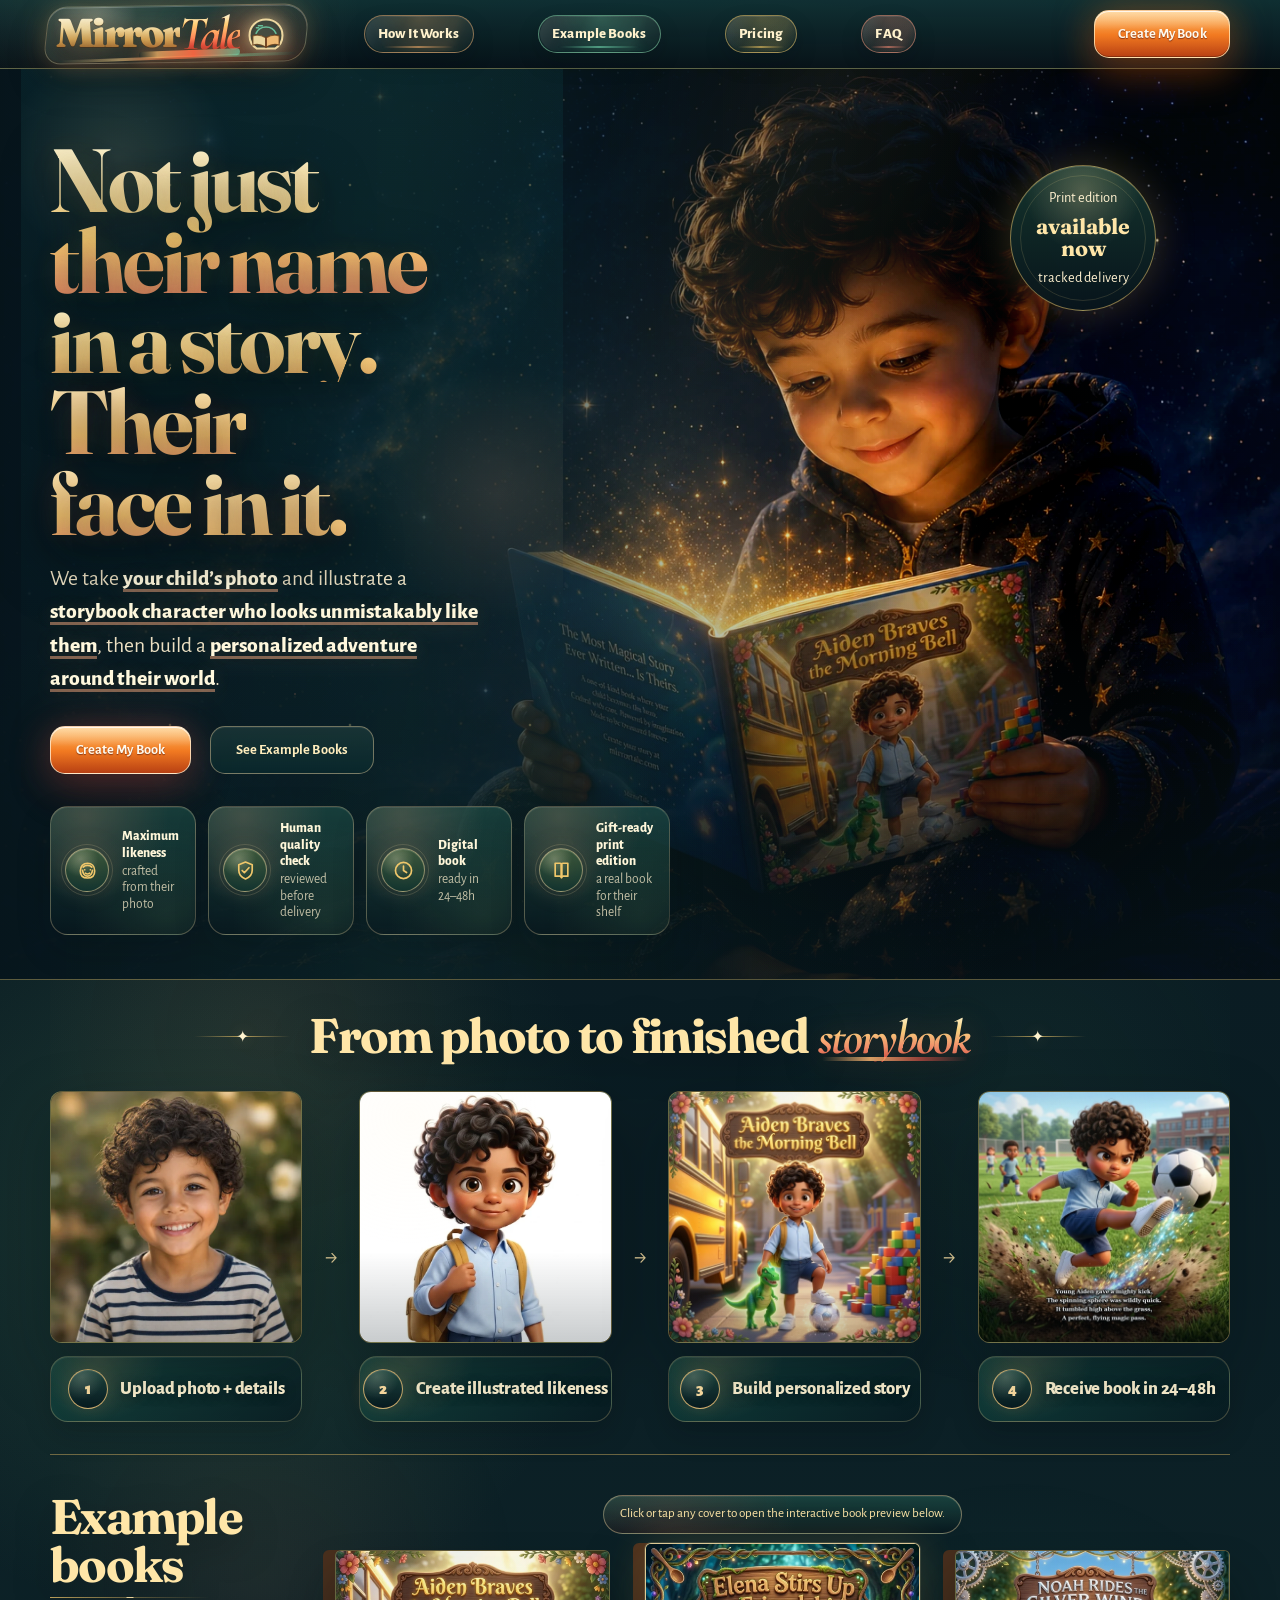
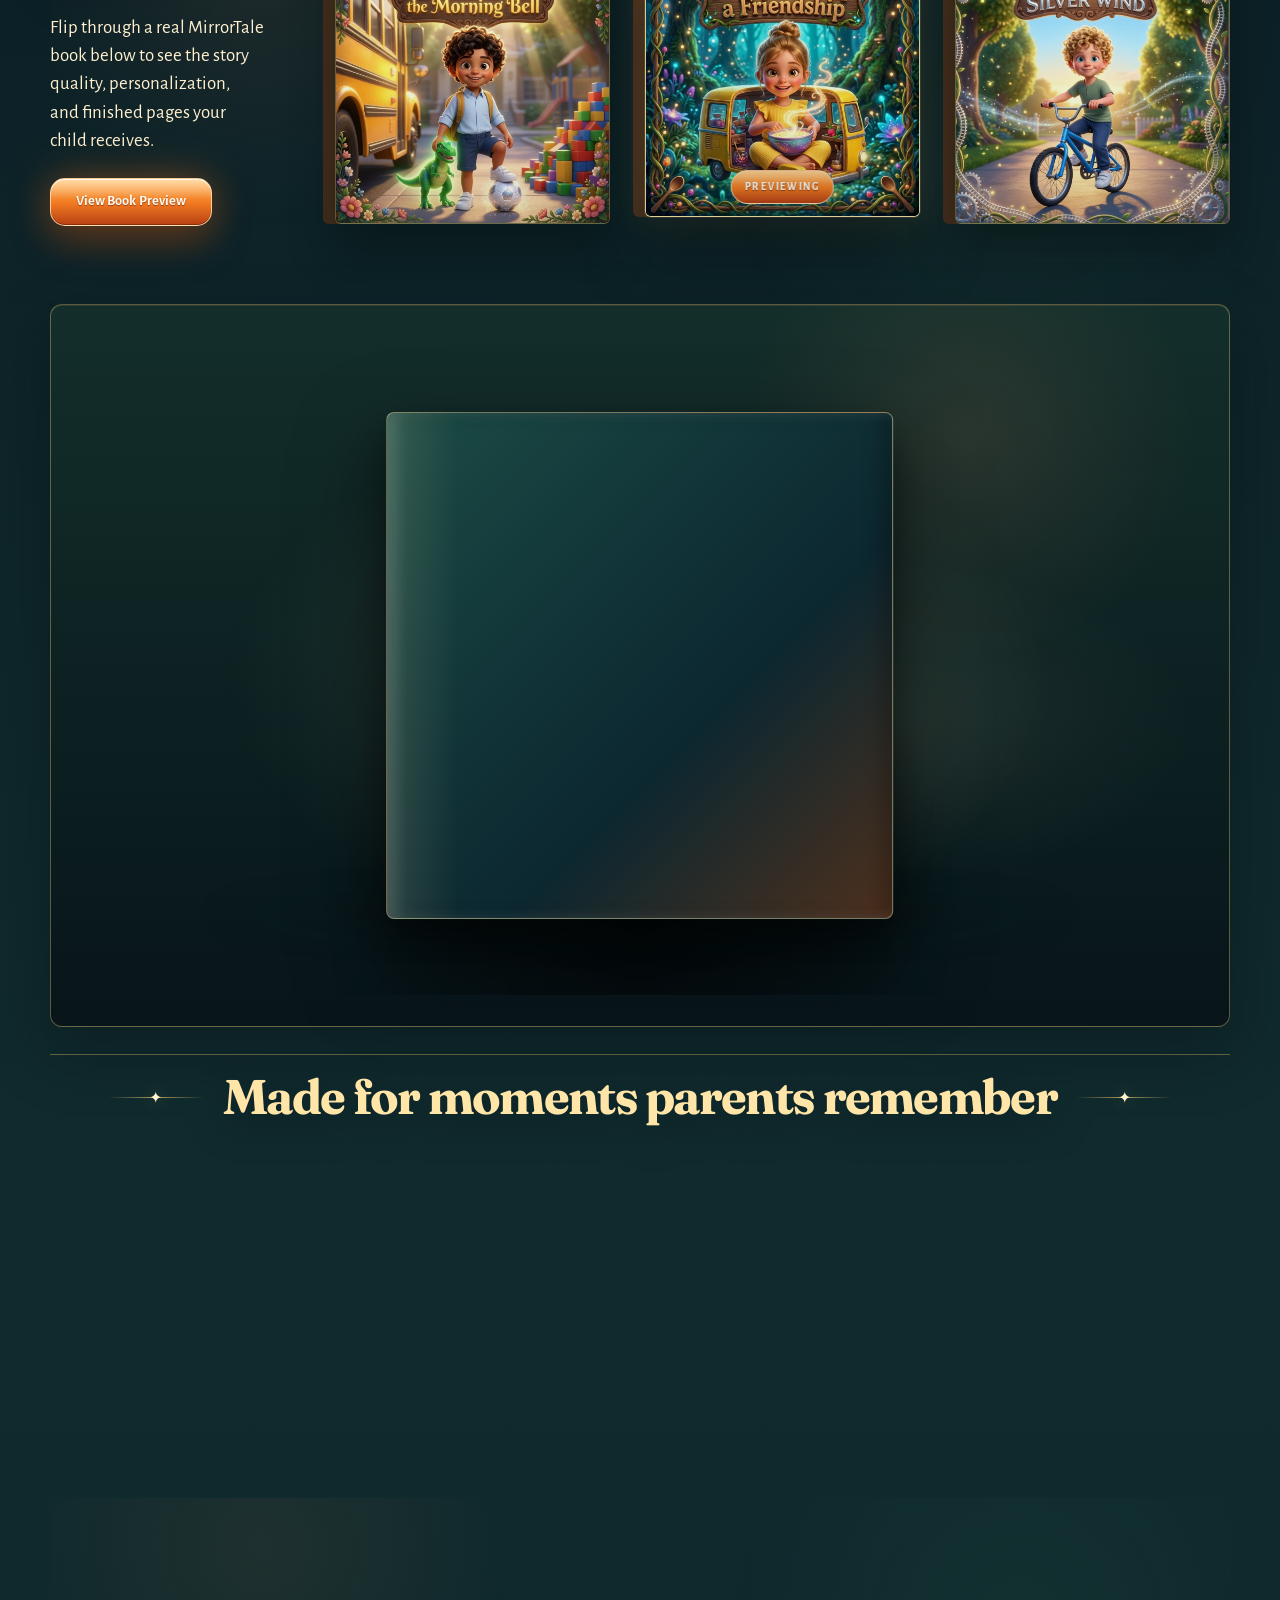
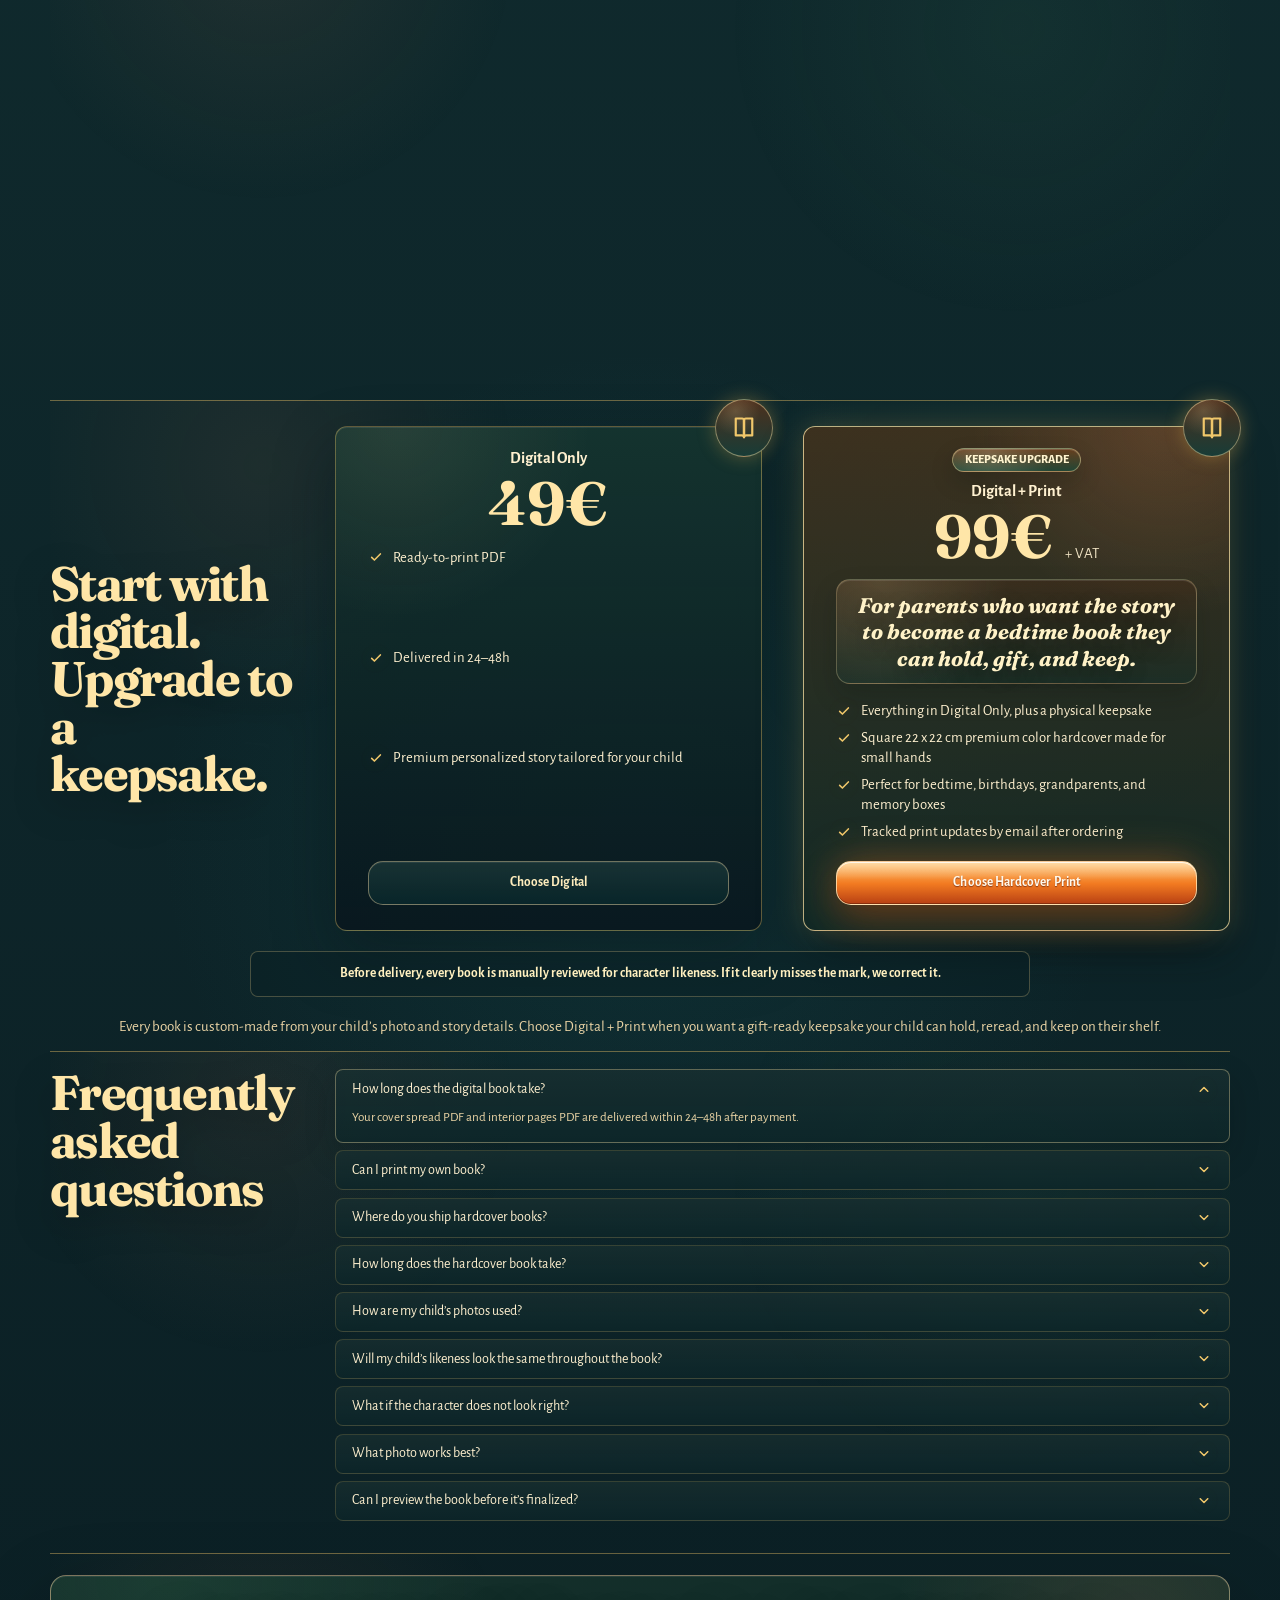
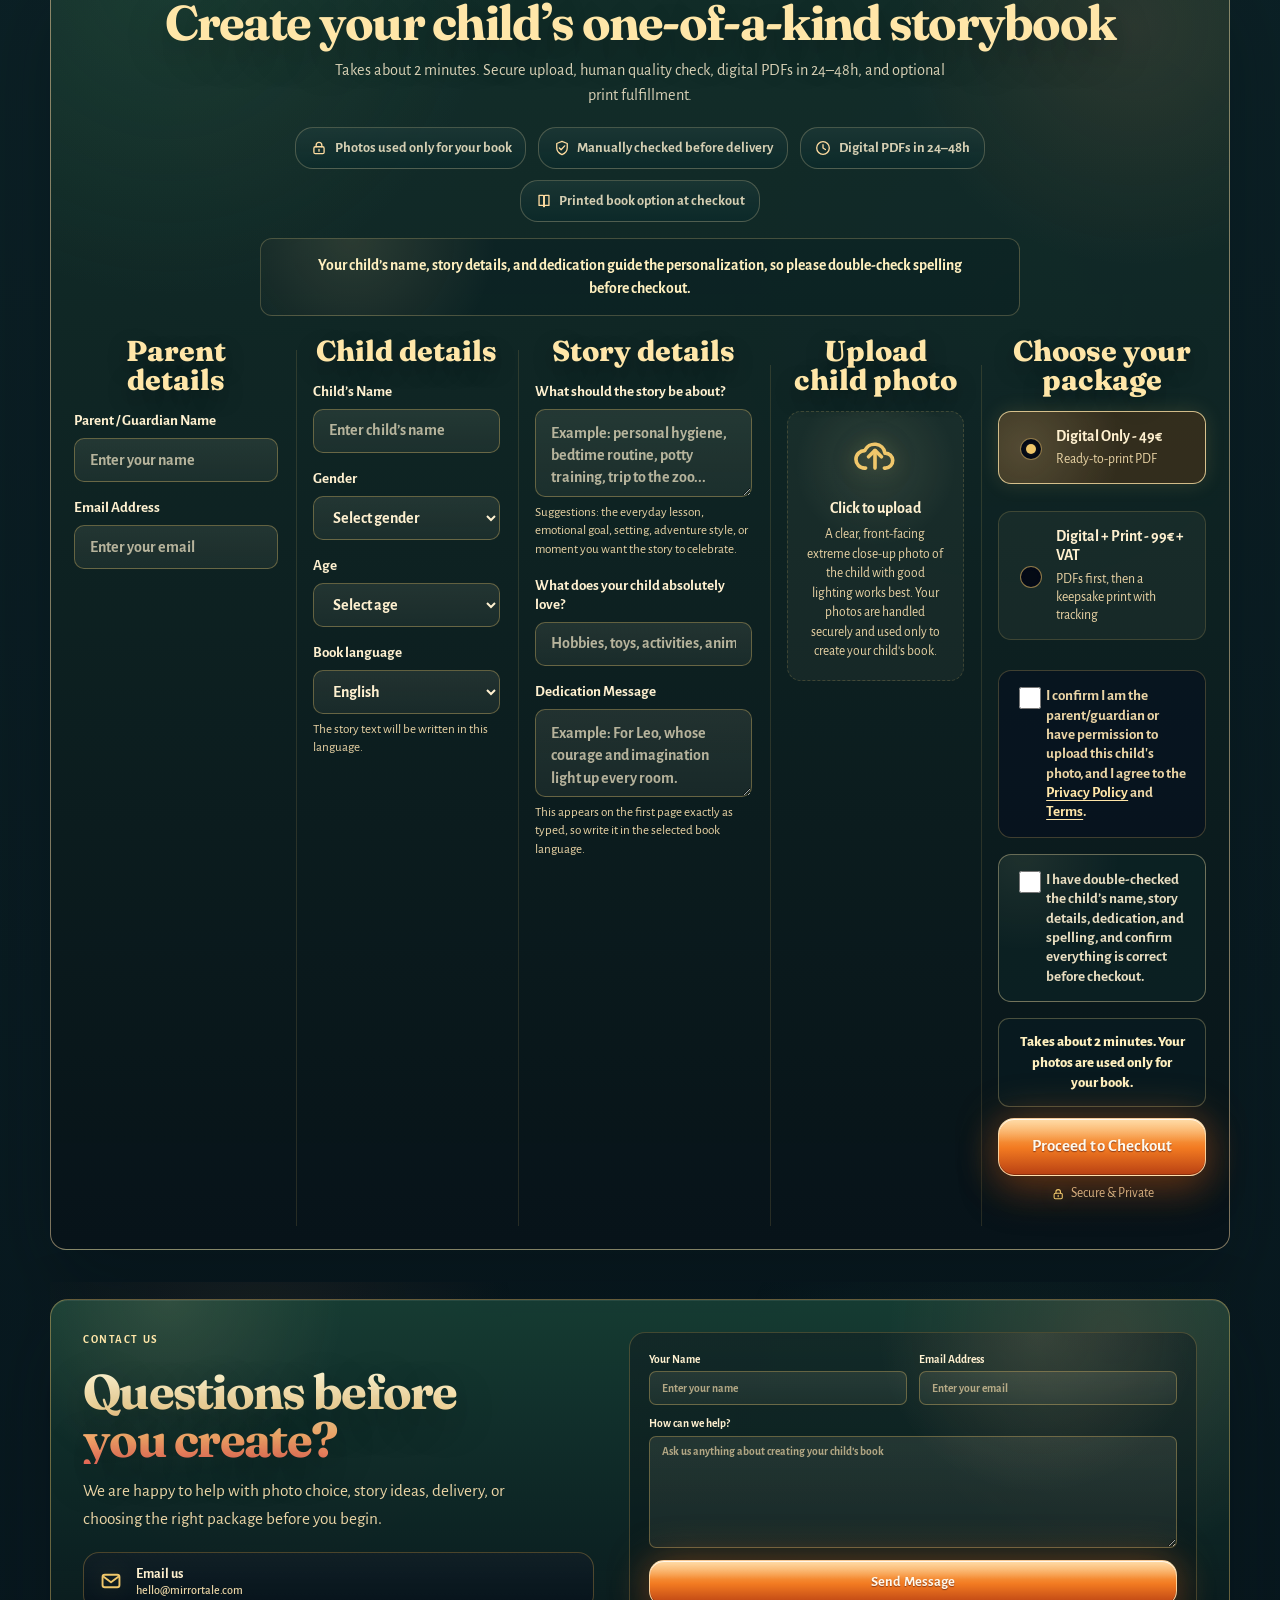
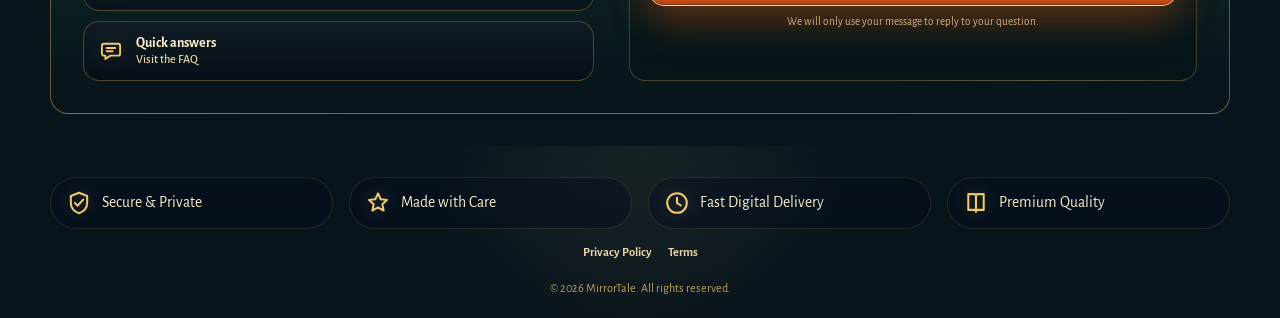
==== commit cbda0ee1: "Refine photo upload confirmation" ====
--- a/index.html
+++ b/index.html
@@ -15,7 +15,7 @@
       href="https://fonts.googleapis.com/css2?family=Alegreya+Sans:wght@400;500;700;800&family=Cormorant+Garamond:ital,wght@1,700;1,800&family=Fraunces:ital,opsz,wght@0,9..144,500;0,9..144,600;0,9..144,700;0,9..144,800;1,9..144,700;1,9..144,800&display=swap"
       rel="stylesheet"
     />
-    <link rel="stylesheet" href="styles.css?v=landing-polish-6" />
+    <link rel="stylesheet" href="styles.css?v=landing-polish-7" />
   </head>
   <body>
     <div class="sky-grain" aria-hidden="true"></div>
@@ -546,27 +546,6 @@
         <p class="pricing-reassurance reveal">
           Before delivery, every book is manually reviewed for character likeness. If it clearly misses the mark, we correct it.
         </p>
-        <aside class="hardcover-proof reveal" aria-label="Hardcover edition proof">
-          <div class="hardcover-proof-media">
-            <img
-              src="assets/hardcover-elena-proof.webp"
-              width="1180"
-              height="860"
-              loading="lazy"
-              decoding="async"
-              alt="Hardcover Elena Stirs Up a Friendship printed book mockup"
-            />
-          </div>
-          <div class="hardcover-proof-copy">
-            <span class="mini-kicker">Hardcover edition</span>
-            <h3>A story they can hold, gift, and keep.</h3>
-            <ul>
-              <li>Square 22 x 22 cm</li>
-              <li>Premium color hardcover</li>
-              <li>Ships in up to 15 business days in Europe</li>
-            </ul>
-          </div>
-        </aside>
         <p class="pricing-note reveal">
           Every book is custom-made from your child’s photo and story details. Choose Digital + Print when you want a gift-ready keepsake your child can hold, reread, and keep on their shelf.
         </p>
@@ -772,14 +751,10 @@
               <label class="upload-card">
                 <svg class="ui-icon upload-cloud" aria-hidden="true"><use href="#icon-upload"></use></svg>
                 <strong data-upload-title>Click to upload</strong>
-                <em data-upload-detail>Camera-roll photos accepted</em>
+                <em data-upload-detail>A clear, front-facing extreme close-up photo of the child with good lighting works best. Your photos are handled securely and used only to create your child's book.</em>
                 <input type="file" name="child-photo" accept="image/*,.heic,.heif" required />
               </label>
               <p class="upload-status" data-upload-status aria-live="polite"></p>
-              <p class="upload-note">
-                A clear, front-facing photo works best. Your photos are handled securely
-                and used only to create your child’s book.
-              </p>
             </fieldset>
 
             <fieldset>
@@ -904,6 +879,6 @@
     </footer>
 
     <script src="assets/vendor/page-flip.browser.js"></script>
-    <script src="script.js?v=photo-upload-reencode-1"></script>
+    <script src="script.js?v=photo-upload-accepted-1"></script>
   </body>
 </html>
--- a/styles.css
+++ b/styles.css
@@ -2179,95 +2179,6 @@
   font-size: 0.83rem;
 }
 
-.hardcover-proof {
-  display: grid;
-  grid-template-columns: minmax(0, 0.96fr) minmax(280px, 0.72fr);
-  gap: 1.35rem;
-  align-items: center;
-  margin: 1.6rem auto 0;
-  padding: 1rem;
-  border: 1px solid rgba(245, 217, 144, 0.3);
-  border-radius: 14px;
-  background:
-    radial-gradient(circle at 12% 8%, rgba(245, 217, 144, 0.12), transparent 16rem),
-    radial-gradient(circle at 92% 50%, rgba(52, 135, 128, 0.14), transparent 18rem),
-    rgba(6, 14, 29, 0.72);
-  box-shadow:
-    inset 0 1px 0 rgba(255, 255, 255, 0.08),
-    0 20px 48px rgba(0, 0, 0, 0.28);
-}
-
-.hardcover-proof-media {
-  position: relative;
-  border: 1px solid rgba(255, 230, 168, 0.2);
-  border-radius: 12px;
-  background: rgba(3, 9, 18, 0.68);
-  overflow: hidden;
-}
-
-.hardcover-proof-media::after {
-  position: absolute;
-  inset: 0;
-  border-radius: inherit;
-  background:
-    linear-gradient(135deg, rgba(255, 255, 255, 0.12), transparent 34%),
-    linear-gradient(180deg, transparent 64%, rgba(2, 8, 18, 0.28));
-  content: "";
-  pointer-events: none;
-}
-
-.hardcover-proof-media img {
-  display: block;
-  width: 100%;
-  height: auto;
-  aspect-ratio: 1180 / 860;
-  object-fit: cover;
-}
-
-.hardcover-proof-copy {
-  display: grid;
-  gap: 0.72rem;
-  justify-items: start;
-}
-
-.hardcover-proof-copy h3 {
-  max-width: 24rem;
-  margin: 0;
-  color: var(--gold-pale);
-  font-family: var(--serif);
-  font-size: clamp(1.7rem, 3vw, 2.55rem);
-  line-height: 0.98;
-}
-
-.hardcover-proof-copy ul {
-  display: grid;
-  gap: 0.56rem;
-  margin: 0;
-  padding: 0;
-  list-style: none;
-}
-
-.hardcover-proof-copy li {
-  position: relative;
-  padding-left: 1.1rem;
-  color: var(--cream);
-  font-size: 0.9rem;
-  line-height: 1.35;
-}
-
-.hardcover-proof-copy li::before {
-  position: absolute;
-  top: 0.62em;
-  left: 0;
-  width: 0.42rem;
-  height: 0.42rem;
-  border-radius: 50%;
-  background: var(--gold-soft);
-  box-shadow: 0 0 12px rgba(217, 166, 70, 0.45);
-  content: "";
-  transform: translateY(-50%);
-}
-
 .pricing-note {
   margin: 1.1rem 0 0;
   color: var(--cream);
@@ -3059,7 +2970,6 @@
 
   .examples,
   .pricing-layout,
-  .hardcover-proof,
   .faq-layout {
     grid-template-columns: 1fr;
   }
@@ -3316,20 +3226,6 @@
   .pricing-heading,
   .faq-heading {
     text-align: center;
-  }
-
-  .hardcover-proof {
-    max-width: 760px;
-    padding: 0.85rem;
-  }
-
-  .hardcover-proof-copy {
-    justify-items: center;
-    text-align: center;
-  }
-
-  .hardcover-proof-copy h3 {
-    max-width: 28rem;
   }
 
   .price-card {
@@ -6468,7 +6364,7 @@
 }
 
 .upload-card {
-  min-height: 158px;
+  min-height: 172px;
   padding: 1.15rem;
   border-radius: 14px;
 }
@@ -6484,6 +6380,15 @@
 .secure-note {
   font-size: 0.84rem;
   line-height: 1.45;
+}
+
+.upload-card.is-selected strong,
+.upload-status[data-tone="success"] {
+  color: #dff2b6;
+}
+
+.upload-card.is-selected em {
+  color: rgba(223, 242, 182, 0.88);
 }
 
 .upload-cloud {
@@ -6627,7 +6532,7 @@
   }
 
   .upload-card {
-    min-height: 176px;
+    min-height: 196px;
     margin-bottom: 0.72rem;
     border-radius: 16px;
   }
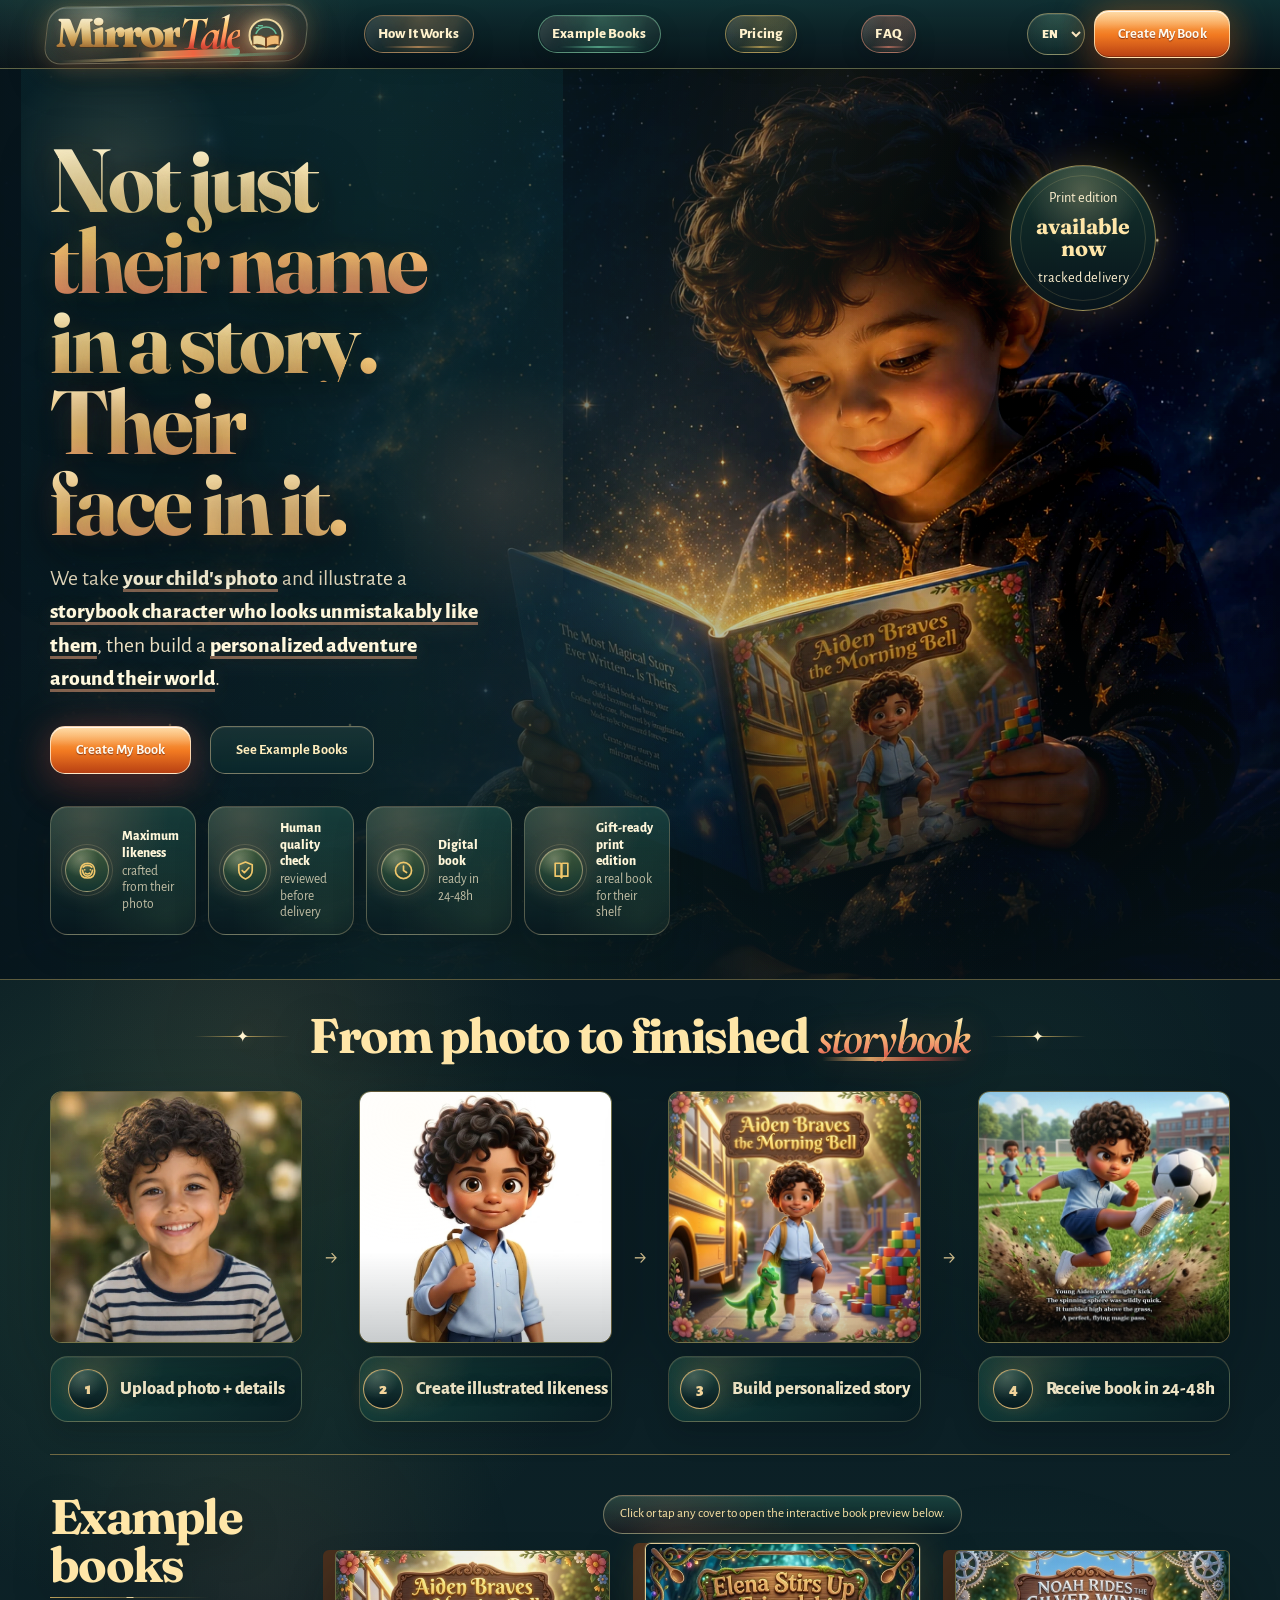
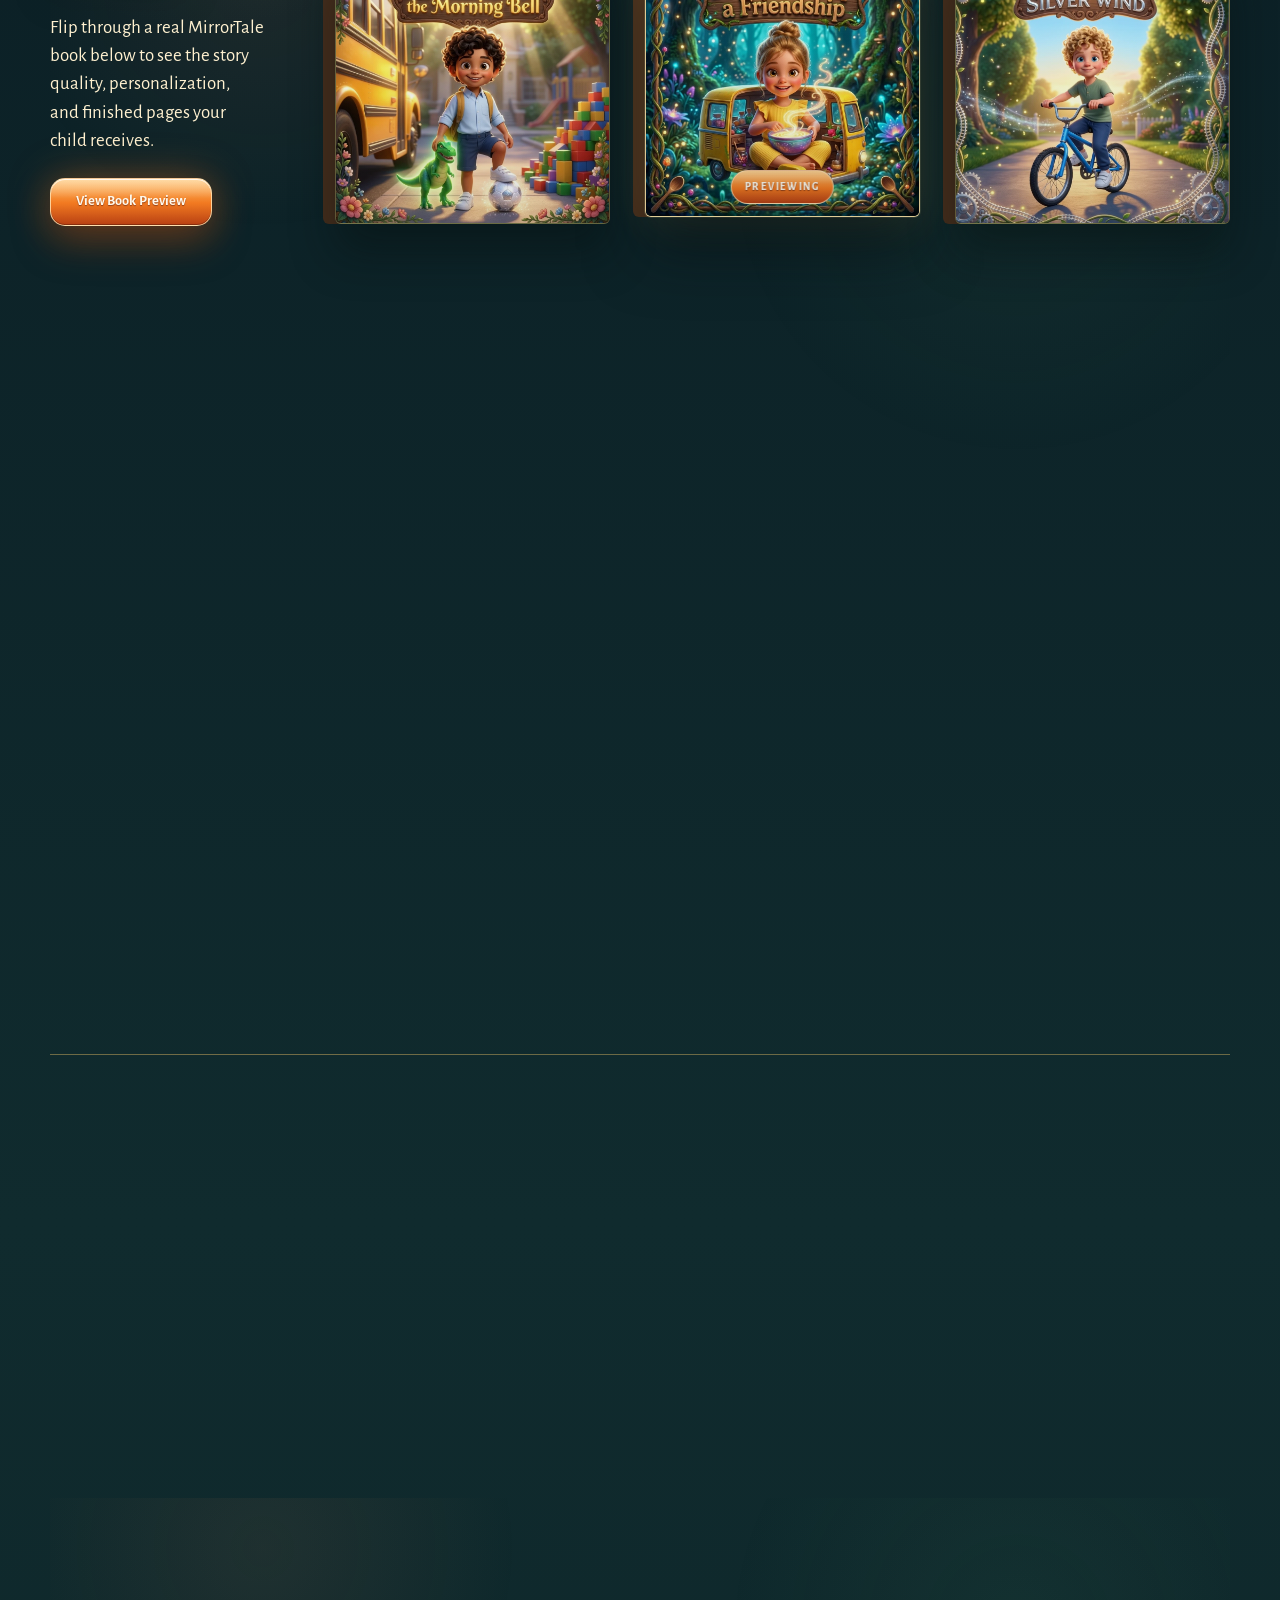
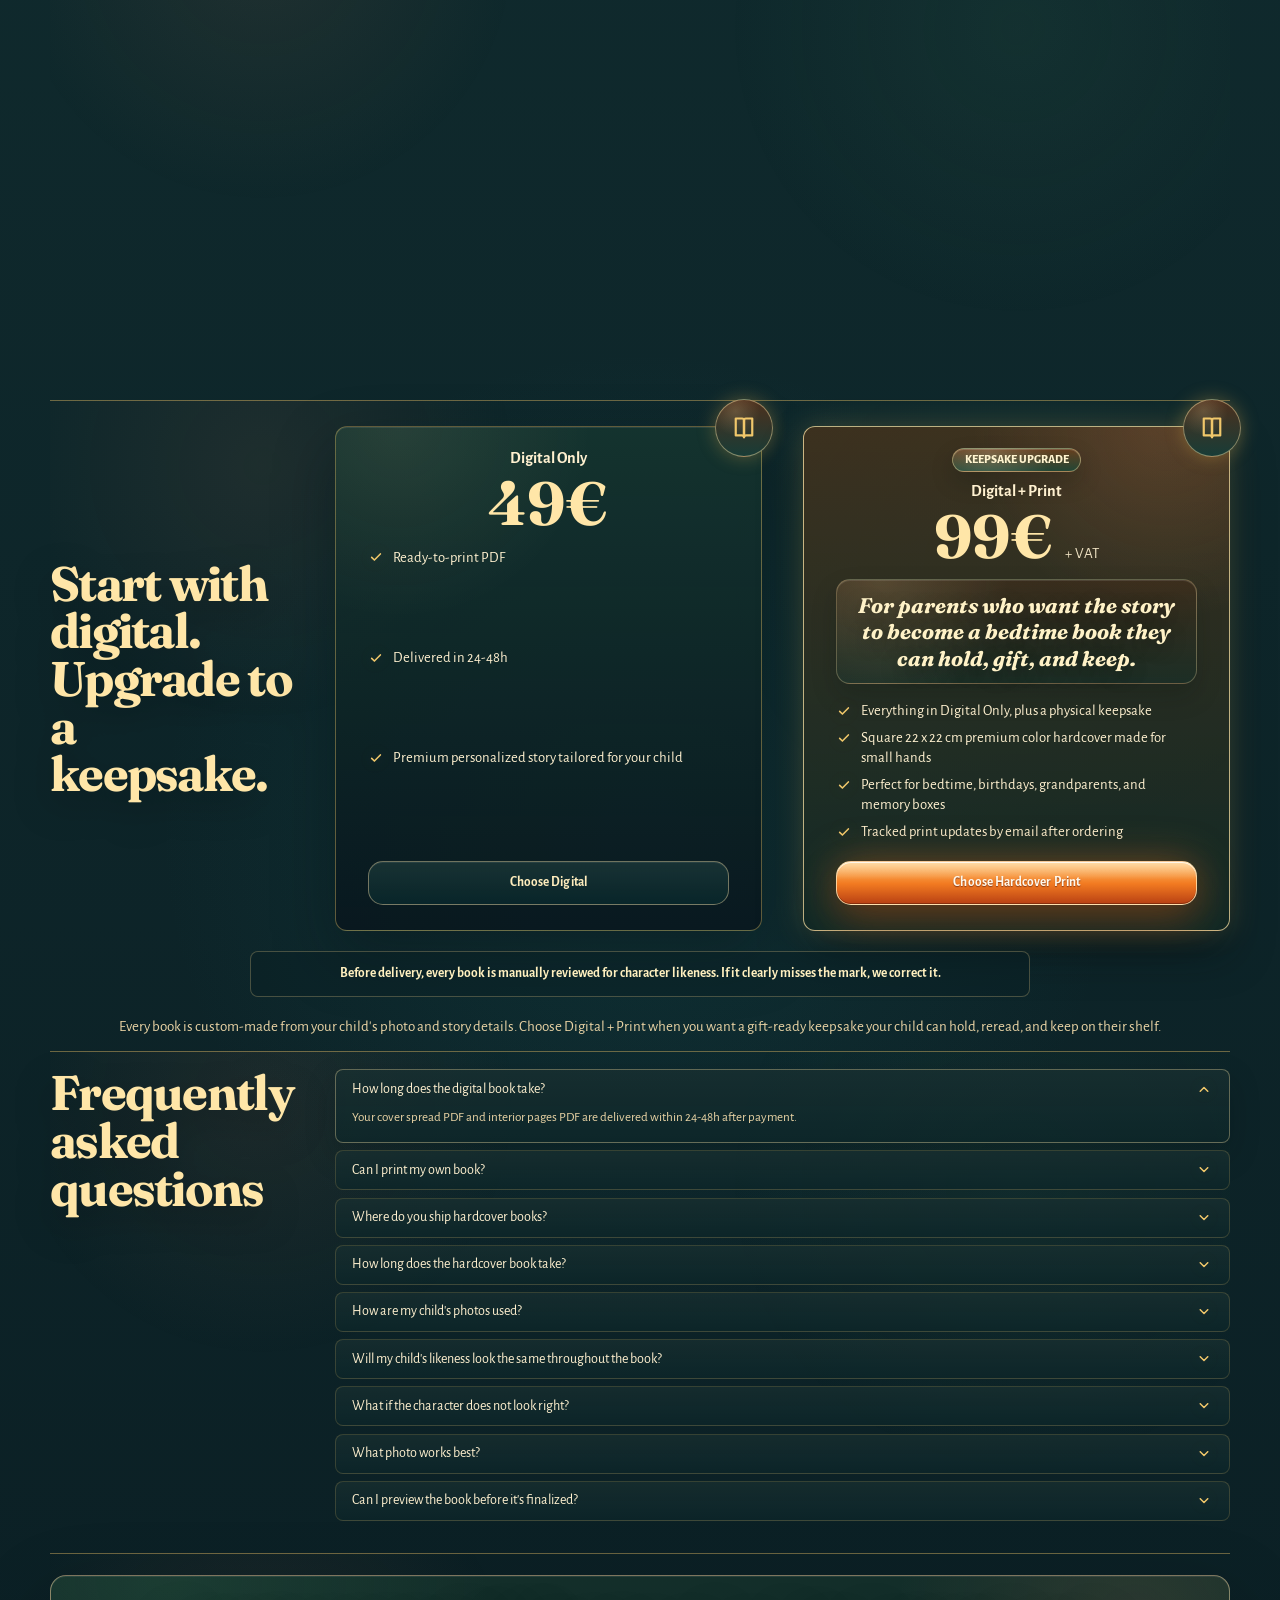
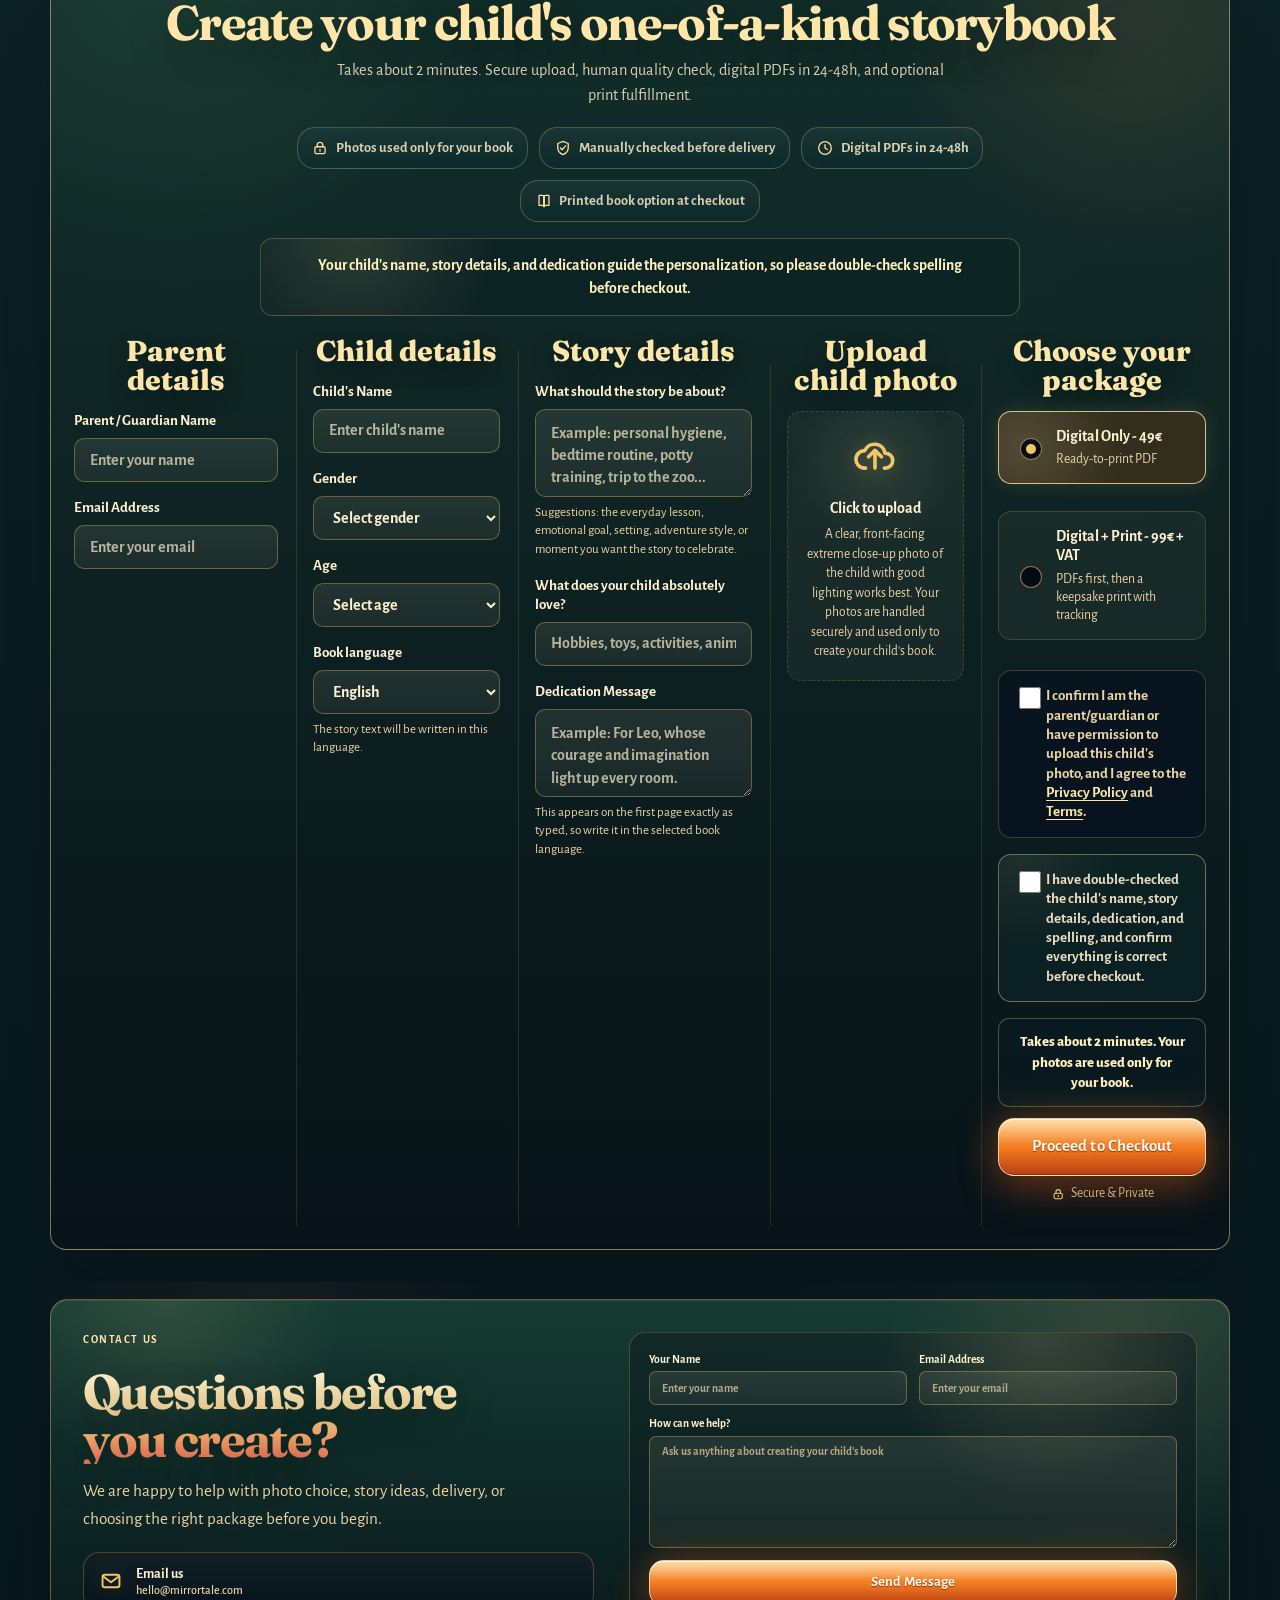
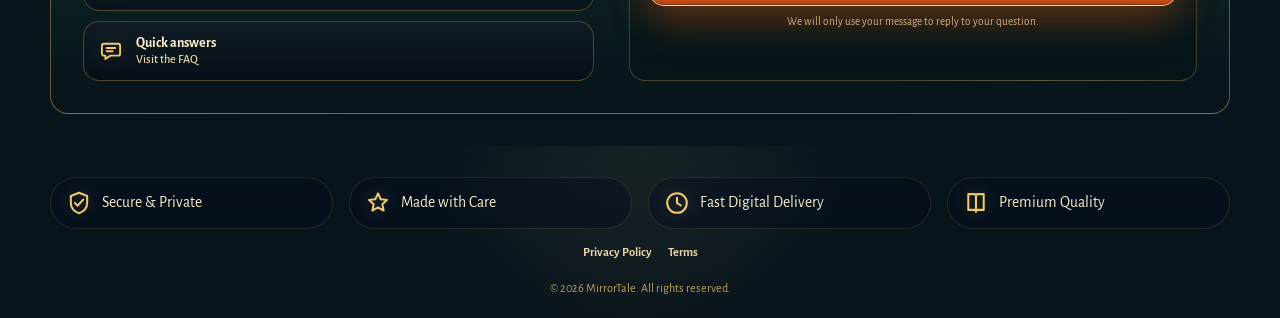
==== commit 4eb2b9d2: "Add site language selector" ====
--- a/index.html
+++ b/index.html
@@ -15,7 +15,7 @@
       href="https://fonts.googleapis.com/css2?family=Alegreya+Sans:wght@400;500;700;800&family=Cormorant+Garamond:ital,wght@1,700;1,800&family=Fraunces:ital,opsz,wght@0,9..144,500;0,9..144,600;0,9..144,700;0,9..144,800;1,9..144,700;1,9..144,800&display=swap"
       rel="stylesheet"
     />
-    <link rel="stylesheet" href="styles.css?v=landing-polish-7" />
+    <link rel="stylesheet" href="styles.css?v=site-language-1" />
   </head>
   <body>
     <div class="sky-grain" aria-hidden="true"></div>
@@ -104,7 +104,18 @@
           <a href="#pricing"><span class="nav-full">Pricing</span><span class="nav-short">Pricing</span></a>
           <a href="#faq"><span class="nav-full">FAQ</span><span class="nav-short">FAQ</span></a>
         </nav>
-        <a class="button button-gold header-cta" href="#intake">Create My Book</a>
+        <div class="header-actions">
+          <label class="site-language" for="site-language">
+            <span class="visually-hidden">Site language</span>
+            <select id="site-language" name="site-language" aria-label="Site language">
+              <option value="en">EN</option>
+              <option value="nl">NL</option>
+              <option value="fr">FR</option>
+              <option value="de">DE</option>
+            </select>
+          </label>
+          <a class="button button-gold header-cta" href="#intake">Create My Book</a>
+        </div>
       </div>
     </header>
 
@@ -879,6 +890,6 @@
     </footer>
 
     <script src="assets/vendor/page-flip.browser.js"></script>
-    <script src="script.js?v=photo-upload-accepted-1"></script>
+    <script src="script.js?v=site-language-1"></script>
   </body>
 </html>
--- a/styles.css
+++ b/styles.css
@@ -6572,6 +6572,94 @@
   }
 }
 
+/* Site language selector */
+.header-actions {
+  display: inline-flex;
+  justify-self: end;
+  align-items: center;
+  gap: 0.55rem;
+}
+
+.header-actions .header-cta {
+  justify-self: auto;
+}
+
+.site-language {
+  display: inline-grid;
+  min-width: 0;
+  margin: 0;
+}
+
+.site-language select {
+  width: auto;
+  min-width: 58px;
+  min-height: 42px;
+  padding: 0 0.58rem;
+  border: 1px solid rgba(245, 217, 144, 0.46);
+  border-radius: 999px;
+  color: #fff2cd;
+  background:
+    radial-gradient(circle at 50% 0, rgba(120, 228, 184, 0.2), transparent 3rem),
+    linear-gradient(180deg, rgba(255, 241, 208, 0.08), rgba(255, 241, 208, 0.018)),
+    rgba(7, 31, 35, 0.78);
+  box-shadow:
+    inset 0 1px 0 rgba(255, 255, 255, 0.1),
+    0 10px 22px rgba(3, 13, 16, 0.18);
+  cursor: pointer;
+  font-size: 0.78rem;
+  font-weight: 900;
+  line-height: 1;
+  text-align: center;
+  text-transform: uppercase;
+}
+
+.site-language select:hover,
+.site-language select:focus-visible {
+  border-color: rgba(255, 235, 177, 0.82);
+  background:
+    radial-gradient(circle at 50% 0, rgba(120, 228, 184, 0.3), transparent 3.3rem),
+    linear-gradient(180deg, rgba(255, 241, 208, 0.12), rgba(255, 241, 208, 0.028)),
+    rgba(13, 48, 48, 0.84);
+}
+
+.site-language select:focus-visible {
+  outline: 2px solid rgba(245, 217, 144, 0.86);
+  outline-offset: 3px;
+}
+
+@media (max-width: 760px) {
+  .header-actions {
+    gap: 0.42rem;
+  }
+
+  .site-language select {
+    min-width: 54px;
+    min-height: 42px;
+    padding-inline: 0.5rem;
+    font-size: 0.76rem;
+  }
+}
+
+@media (max-width: 520px) {
+  .header-actions {
+    gap: 0.32rem;
+  }
+
+  .site-language select {
+    min-width: 50px;
+    min-height: 40px;
+    padding-inline: 0.42rem;
+    font-size: 0.72rem;
+  }
+
+  .header-actions .header-cta {
+    min-height: 40px;
+    padding-inline: 0.62rem;
+    font-size: clamp(0.68rem, 2.55vw, 0.78rem);
+    white-space: normal;
+  }
+}
+
 @media (prefers-reduced-motion: reduce) {
   *,
   *::before,
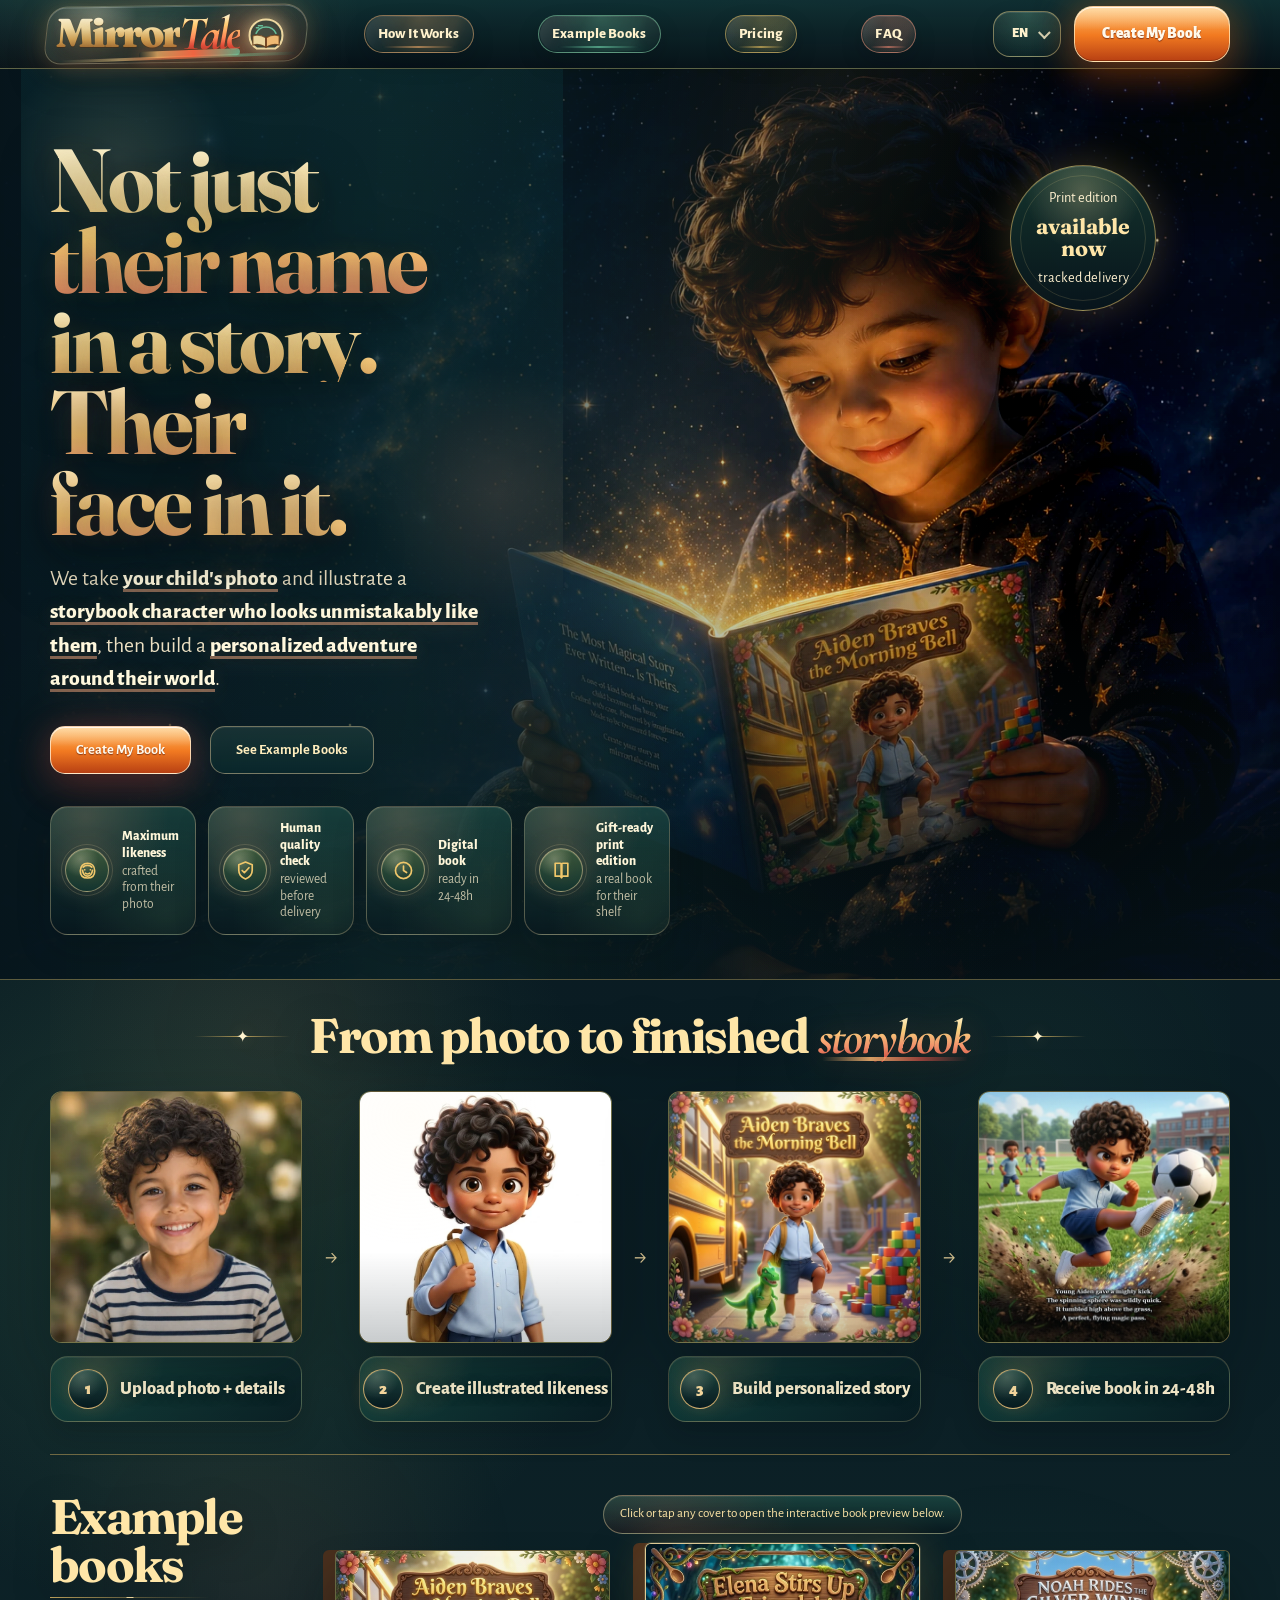
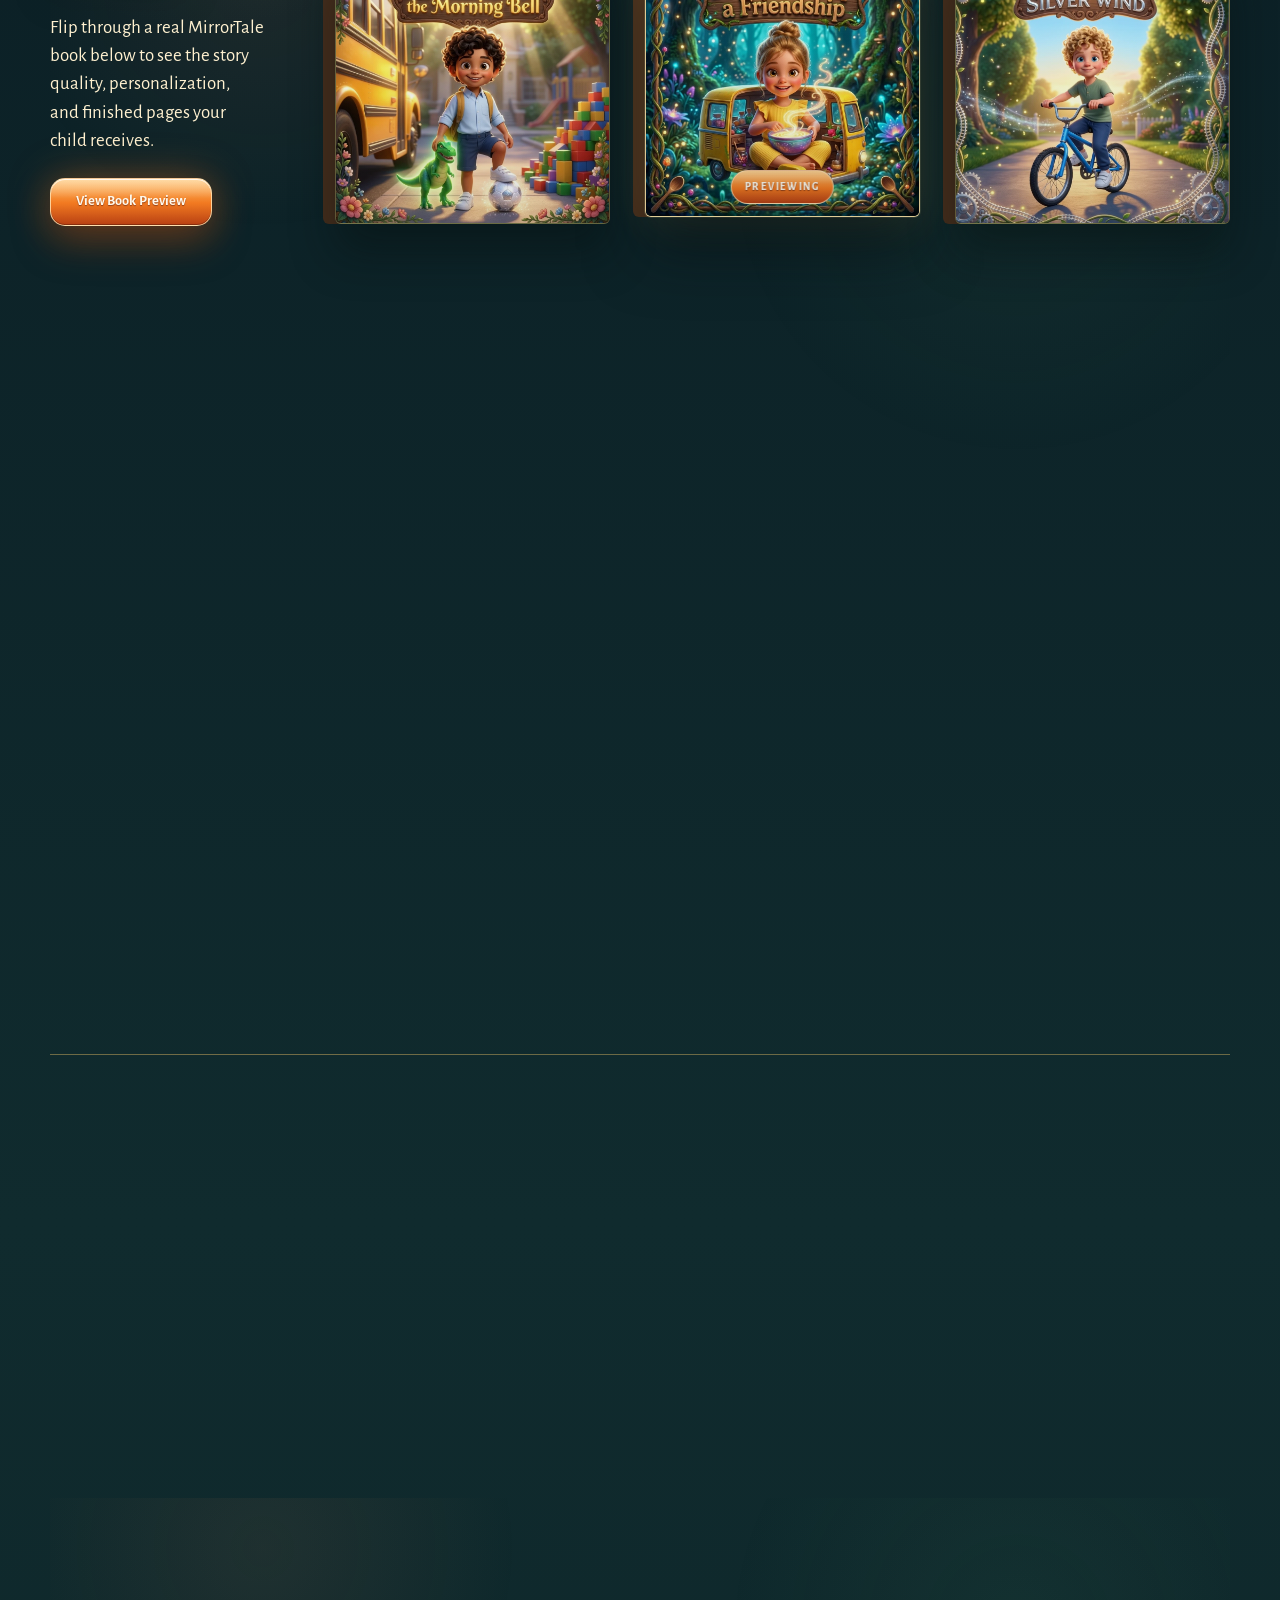
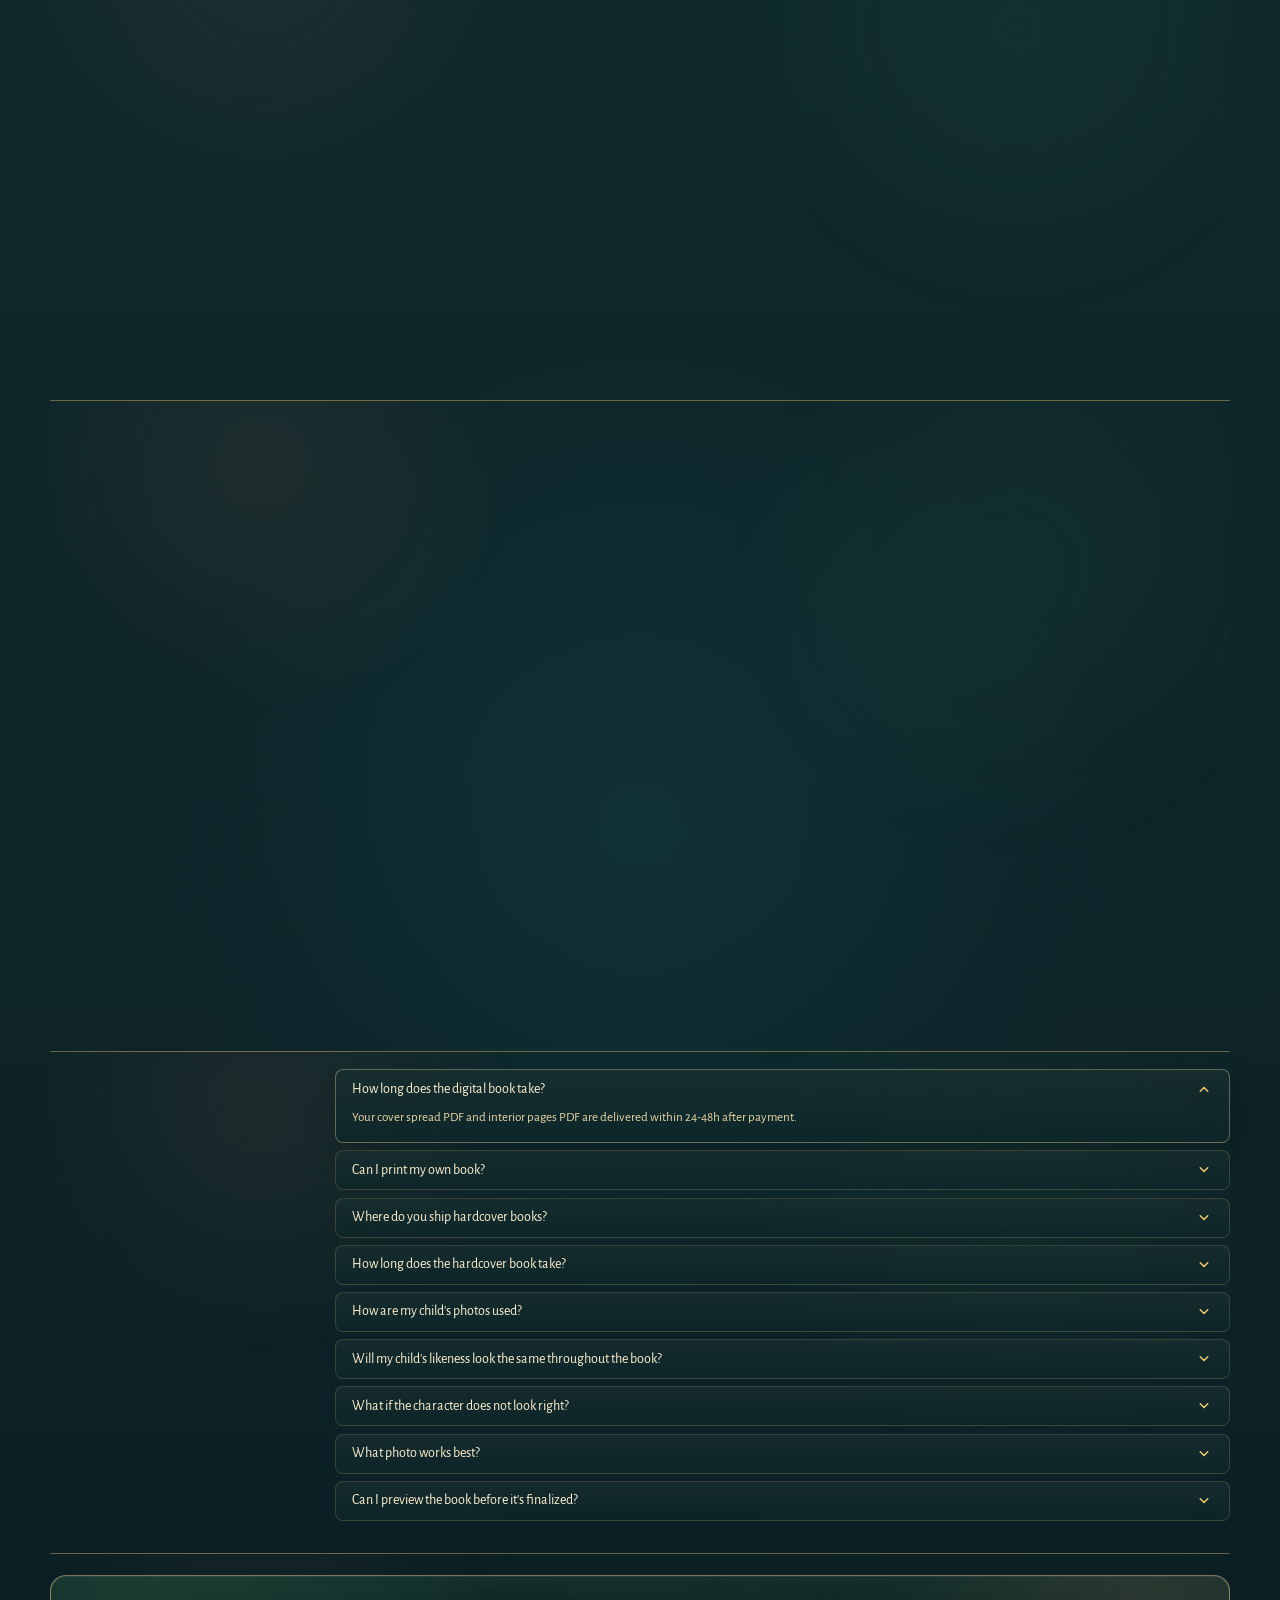
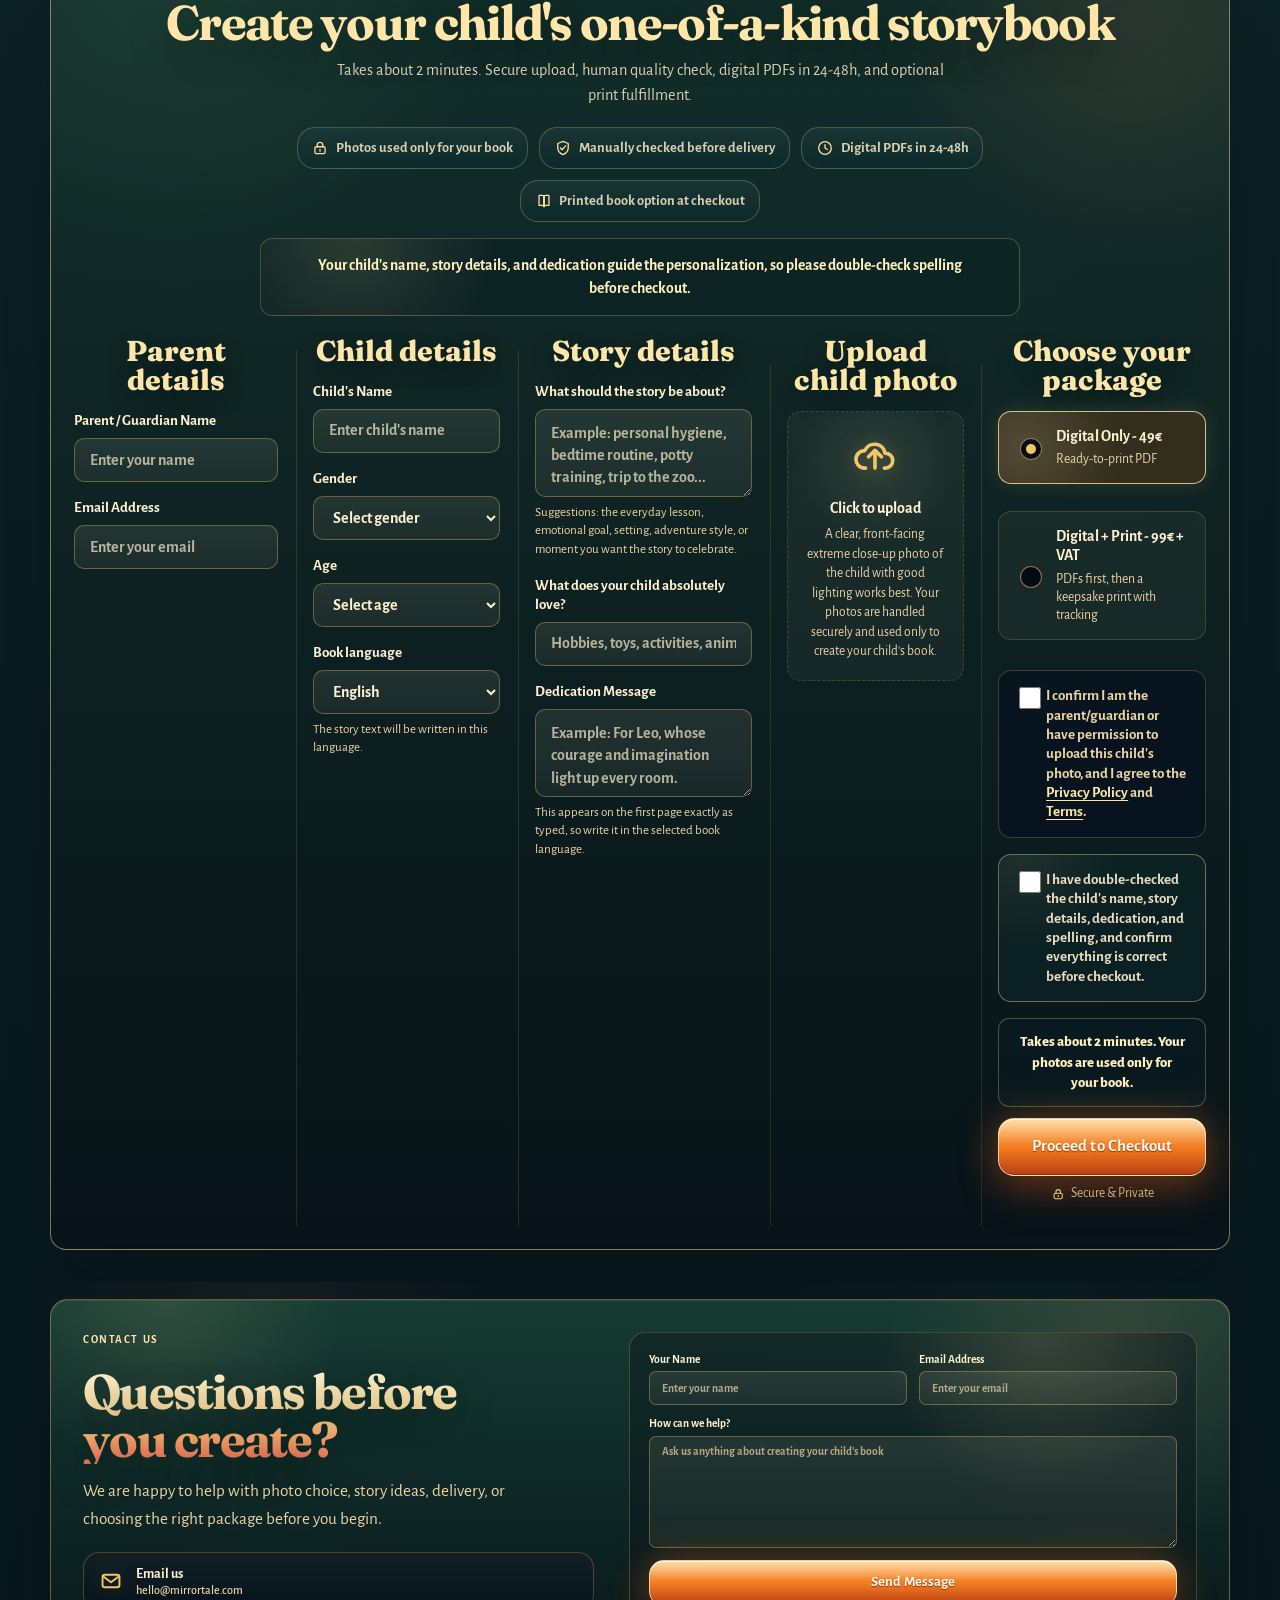
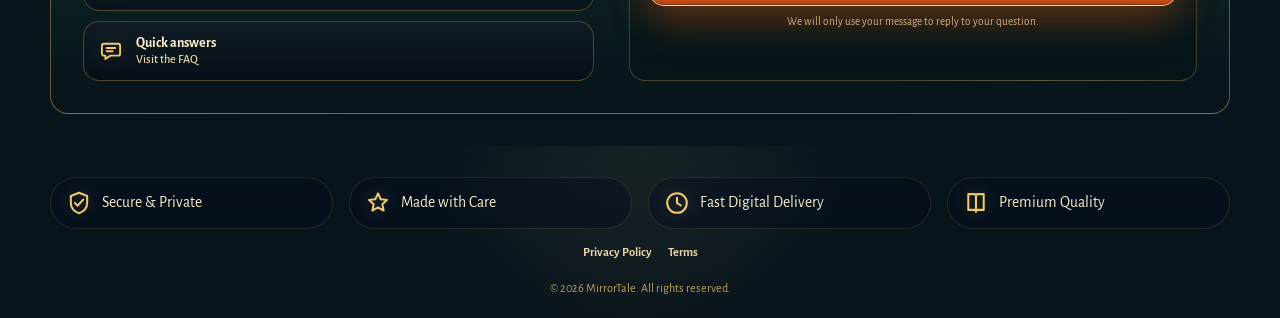
==== commit f9d9dfe1: "Refine mobile header balance" ====
--- a/index.html
+++ b/index.html
@@ -15,7 +15,7 @@
       href="https://fonts.googleapis.com/css2?family=Alegreya+Sans:wght@400;500;700;800&family=Cormorant+Garamond:ital,wght@1,700;1,800&family=Fraunces:ital,opsz,wght@0,9..144,500;0,9..144,600;0,9..144,700;0,9..144,800;1,9..144,700;1,9..144,800&display=swap"
       rel="stylesheet"
     />
-    <link rel="stylesheet" href="styles.css?v=site-language-1" />
+    <link rel="stylesheet" href="styles.css?v=header-balance-1" />
   </head>
   <body>
     <div class="sky-grain" aria-hidden="true"></div>
--- a/styles.css
+++ b/styles.css
@@ -6577,27 +6577,50 @@
   display: inline-flex;
   justify-self: end;
   align-items: center;
-  gap: 0.55rem;
+  gap: clamp(0.58rem, 1.25vw, 0.82rem);
 }
 
 .header-actions .header-cta {
   justify-self: auto;
+  min-height: 56px;
+  padding: 0.9rem clamp(1.35rem, 2.15vw, 1.85rem);
+  border-radius: 19px;
+  font-size: clamp(0.96rem, 1.05vw, 1.08rem);
+  font-weight: 900;
+  letter-spacing: 0;
 }
 
 .site-language {
   display: inline-grid;
+  position: relative;
   min-width: 0;
   margin: 0;
+  color: #fff2cd;
+}
+
+.site-language::after {
+  position: absolute;
+  top: 48%;
+  right: 0.74rem;
+  width: 0.42rem;
+  height: 0.42rem;
+  border-right: 2px solid currentColor;
+  border-bottom: 2px solid currentColor;
+  content: "";
+  opacity: 0.82;
+  pointer-events: none;
+  transform: translateY(-55%) rotate(45deg);
 }
 
 .site-language select {
+  appearance: none;
   width: auto;
-  min-width: 58px;
-  min-height: 42px;
-  padding: 0 0.58rem;
+  min-width: 68px;
+  min-height: 46px;
+  padding: 0 1.62rem 0 0.78rem;
   border: 1px solid rgba(245, 217, 144, 0.46);
-  border-radius: 999px;
-  color: #fff2cd;
+  border-radius: 17px;
+  color: inherit;
   background:
     radial-gradient(circle at 50% 0, rgba(120, 228, 184, 0.2), transparent 3rem),
     linear-gradient(180deg, rgba(255, 241, 208, 0.08), rgba(255, 241, 208, 0.018)),
@@ -6606,7 +6629,7 @@
     inset 0 1px 0 rgba(255, 255, 255, 0.1),
     0 10px 22px rgba(3, 13, 16, 0.18);
   cursor: pointer;
-  font-size: 0.78rem;
+  font-size: 0.82rem;
   font-weight: 900;
   line-height: 1;
   text-align: center;
@@ -6628,35 +6651,75 @@
 }
 
 @media (max-width: 760px) {
+  .header-inner {
+    gap: 0.78rem 0.78rem;
+    padding-block: 0.82rem 0.9rem;
+  }
+
+  .header-actions {
+    gap: 0.52rem;
+  }
+
+  .header-actions .header-cta {
+    min-width: clamp(8.5rem, 32vw, 10rem);
+    min-height: 52px;
+    padding: 0.82rem 1.08rem;
+    border-radius: 18px;
+    font-size: clamp(0.86rem, 2.95vw, 1rem);
+  }
+
+  .site-language::after {
+    right: 0.62rem;
+    width: 0.36rem;
+    height: 0.36rem;
+  }
+
+  .site-language select {
+    min-width: 60px;
+    min-height: 44px;
+    padding: 0 1.38rem 0 0.66rem;
+    border-radius: 16px;
+    font-size: 0.78rem;
+  }
+
+  .main-nav {
+    gap: clamp(0.3rem, 1.45vw, 0.5rem);
+    padding-top: 0.3rem;
+  }
+
+  .main-nav a {
+    min-height: 36px;
+    padding-block: 0.34rem;
+  }
+}
+
+@media (max-width: 520px) {
+  .header-inner {
+    gap: 0.72rem 0.58rem;
+  }
+
   .header-actions {
     gap: 0.42rem;
   }
 
+  .header-actions .header-cta {
+    min-width: clamp(7.75rem, 33vw, 8.85rem);
+    min-height: 48px;
+    padding: 0.72rem 0.92rem;
+    border-radius: 17px;
+    font-size: clamp(0.8rem, 3.05vw, 0.92rem);
+  }
+
   .site-language select {
-    min-width: 54px;
+    min-width: 56px;
     min-height: 42px;
-    padding-inline: 0.5rem;
-    font-size: 0.76rem;
-  }
-}
-
-@media (max-width: 520px) {
-  .header-actions {
-    gap: 0.32rem;
-  }
-
-  .site-language select {
-    min-width: 50px;
-    min-height: 40px;
-    padding-inline: 0.42rem;
-    font-size: 0.72rem;
-  }
-
-  .header-actions .header-cta {
-    min-height: 40px;
-    padding-inline: 0.62rem;
-    font-size: clamp(0.68rem, 2.55vw, 0.78rem);
-    white-space: normal;
+    padding: 0 1.24rem 0 0.58rem;
+    border-radius: 15px;
+    font-size: 0.75rem;
+  }
+
+  .site-language::after {
+    right: 0.54rem;
   }
 }
 
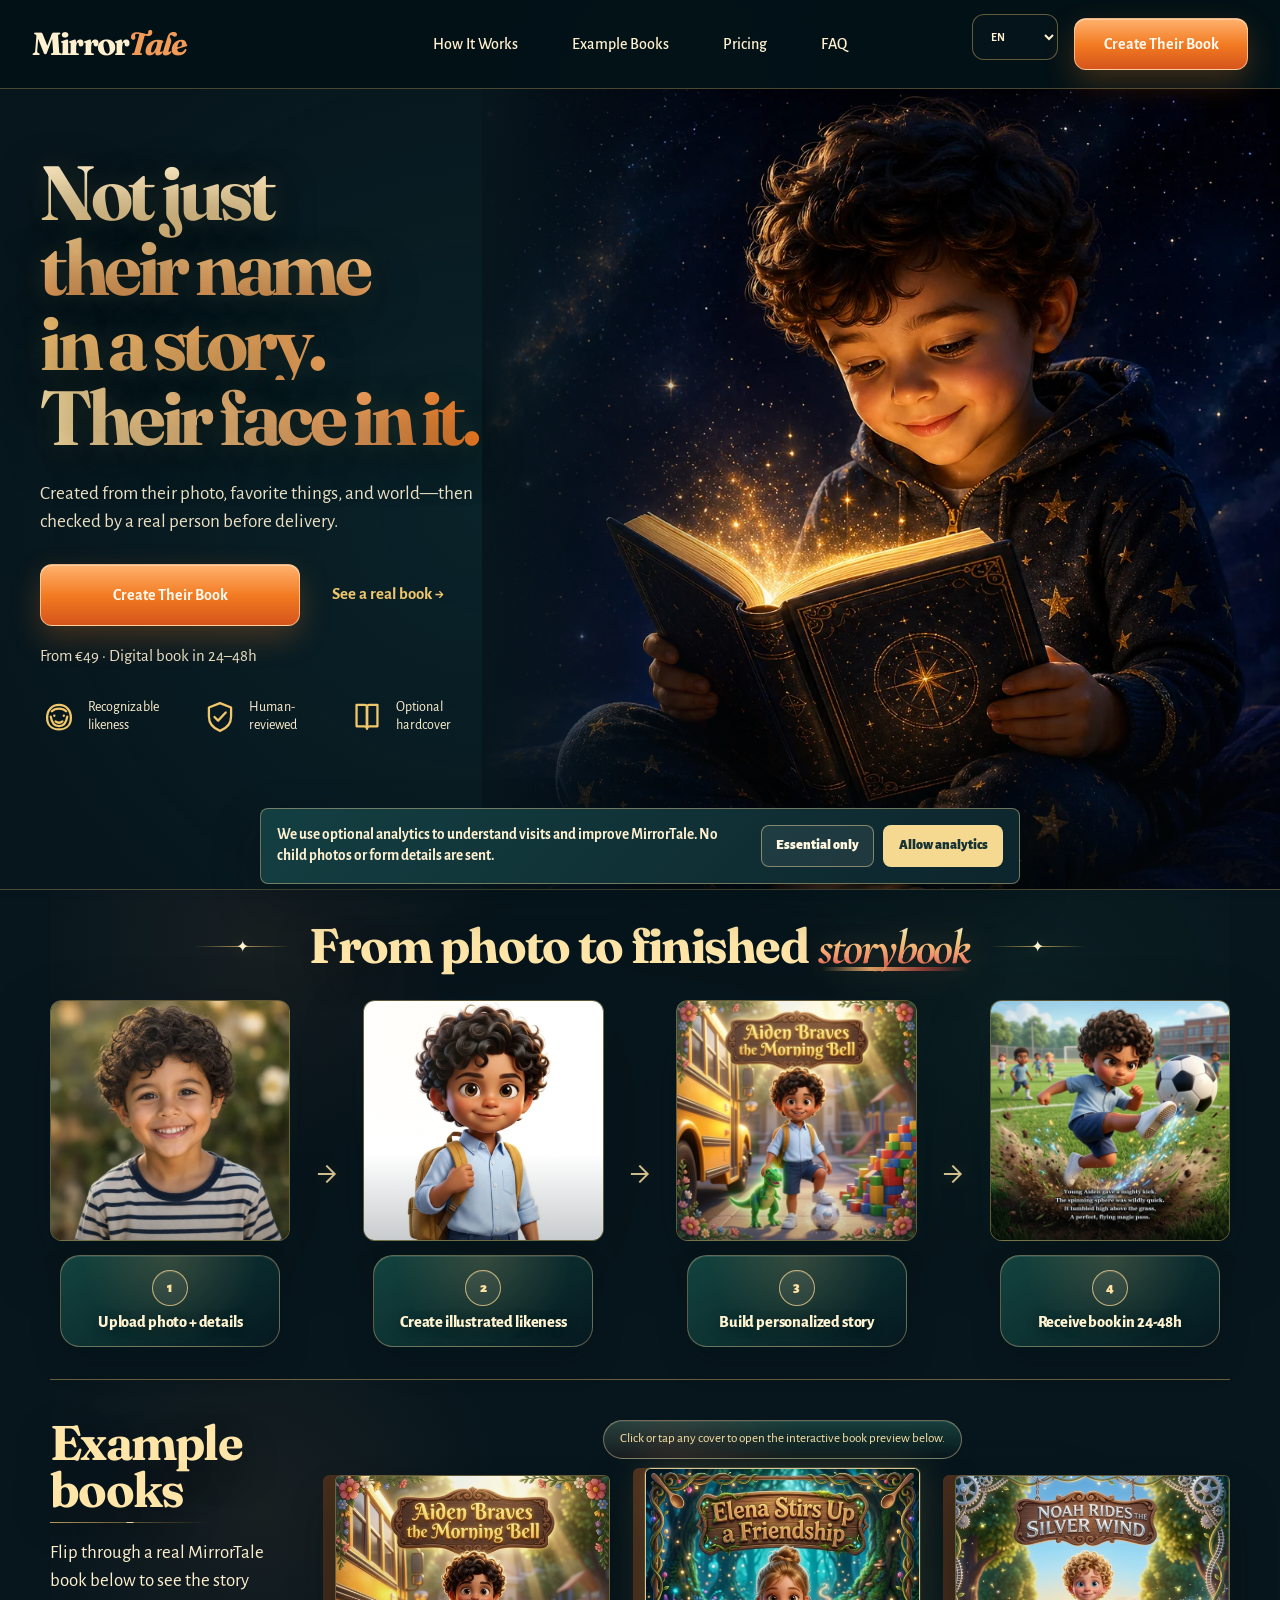
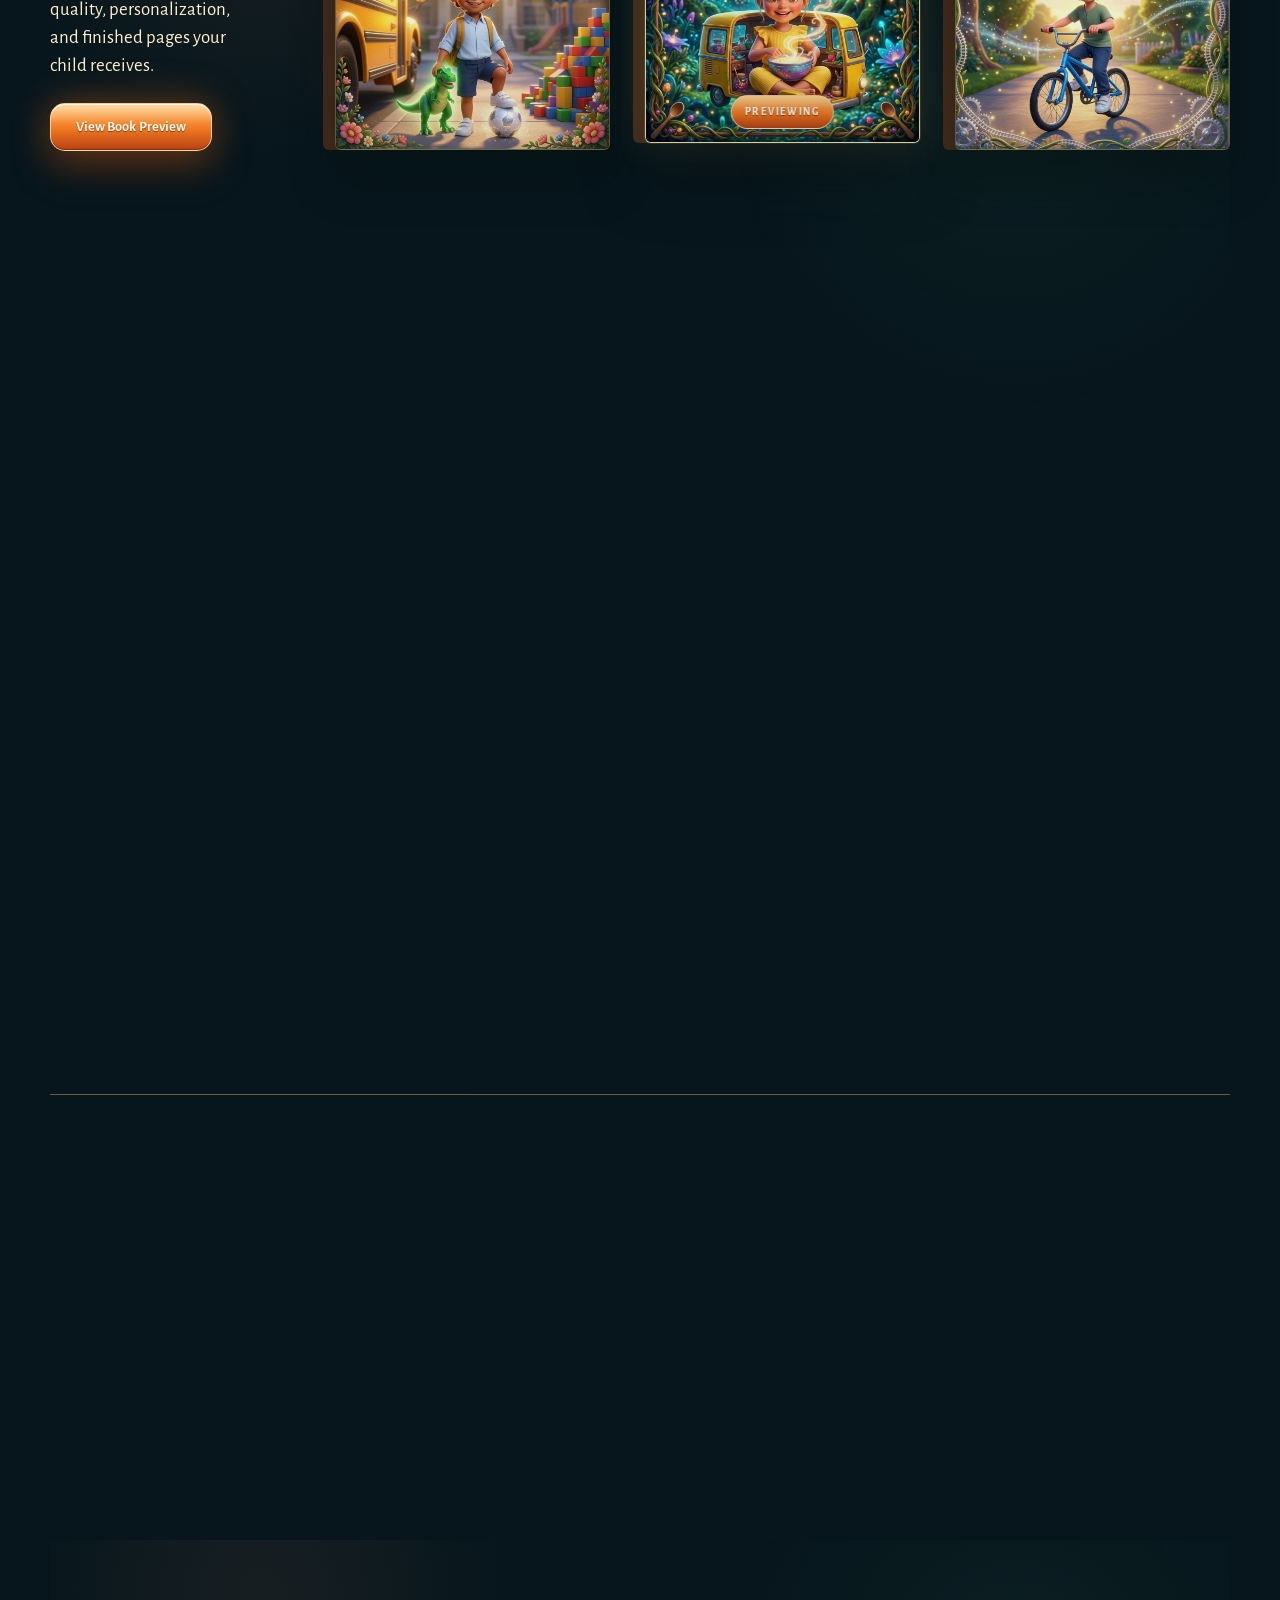
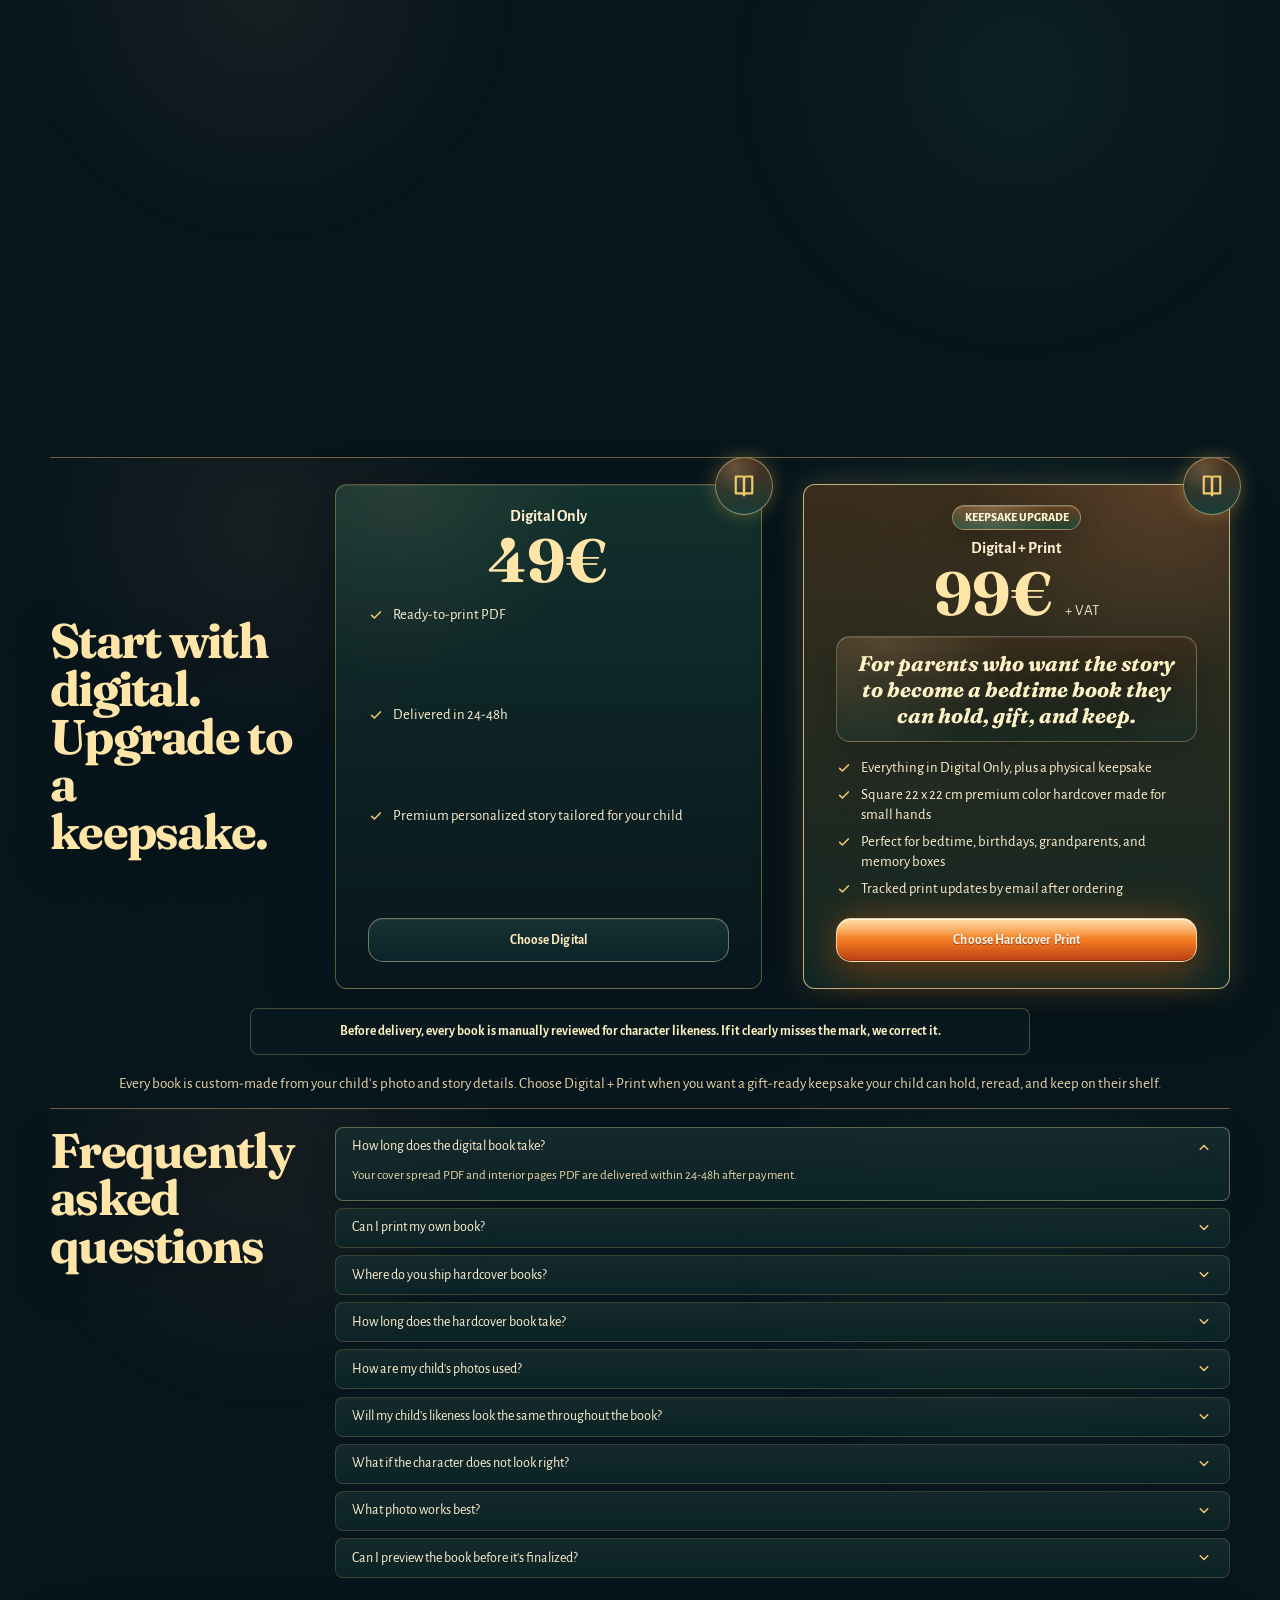
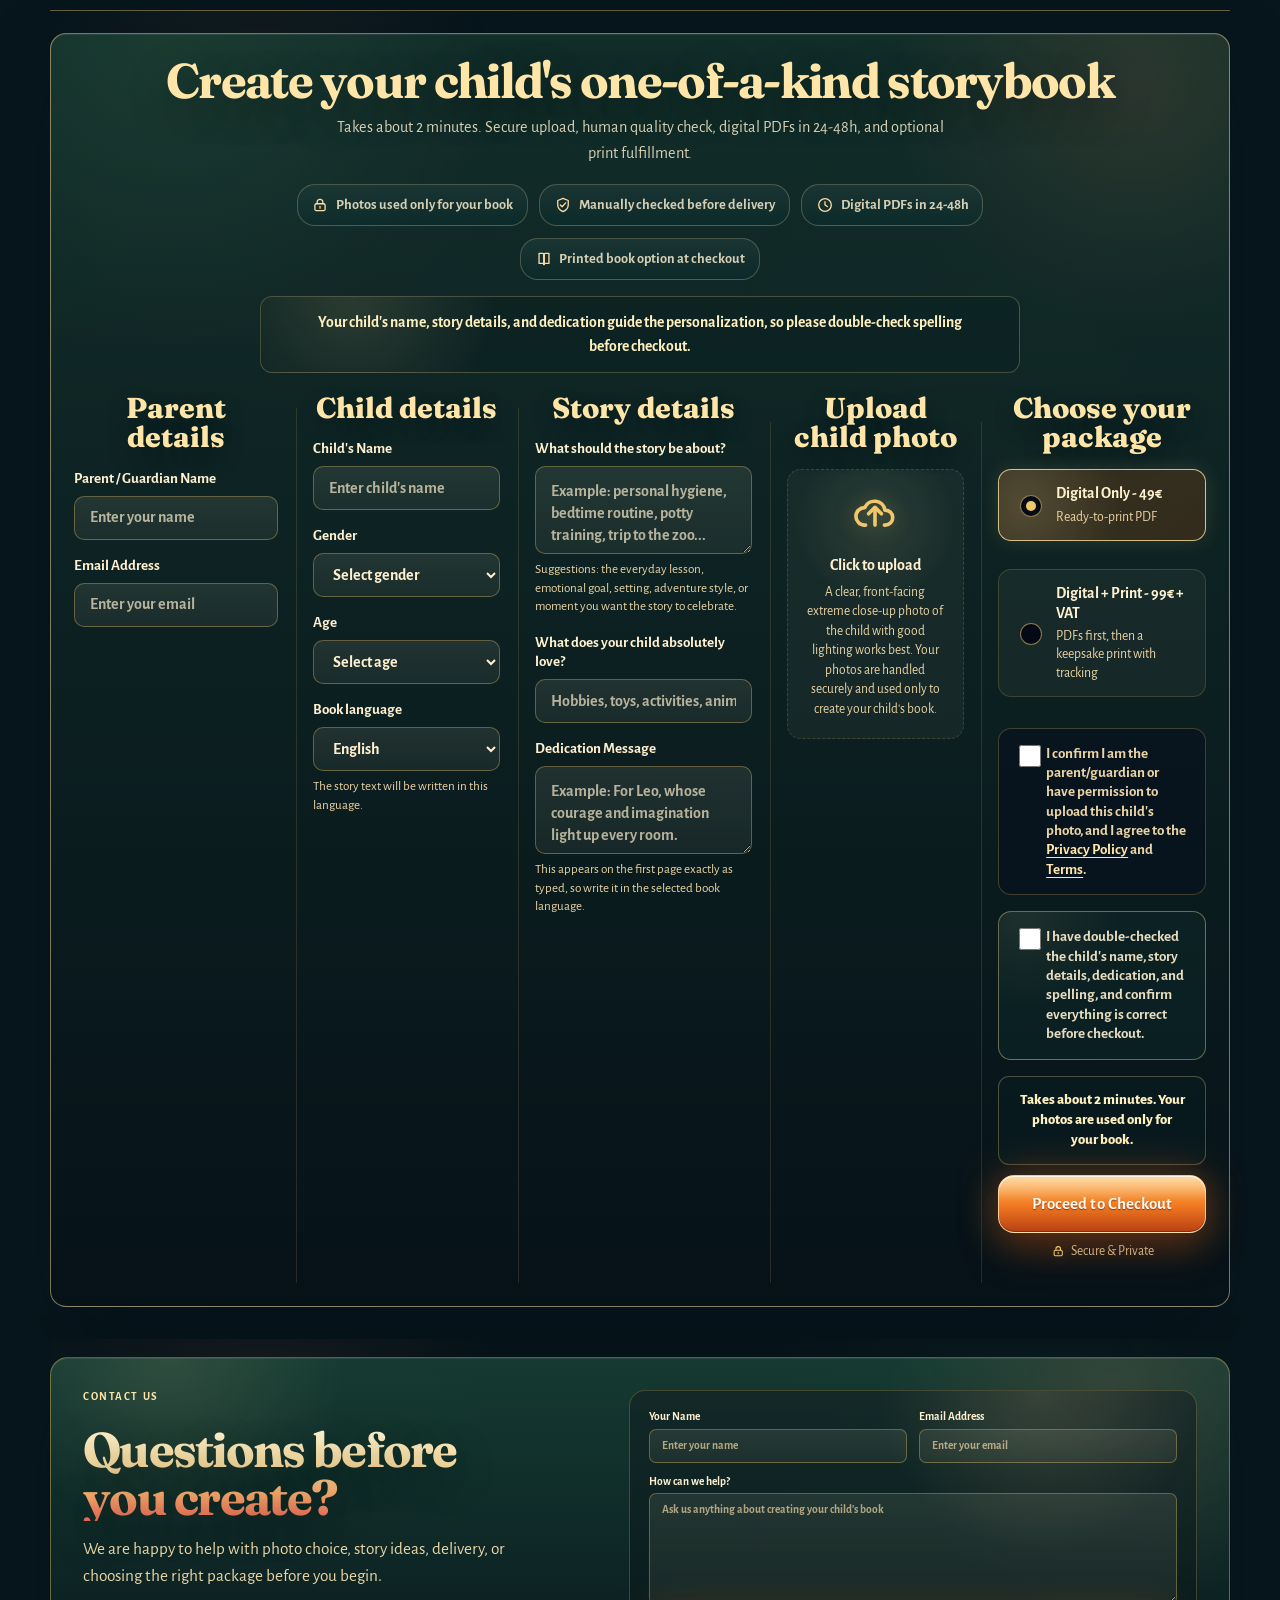
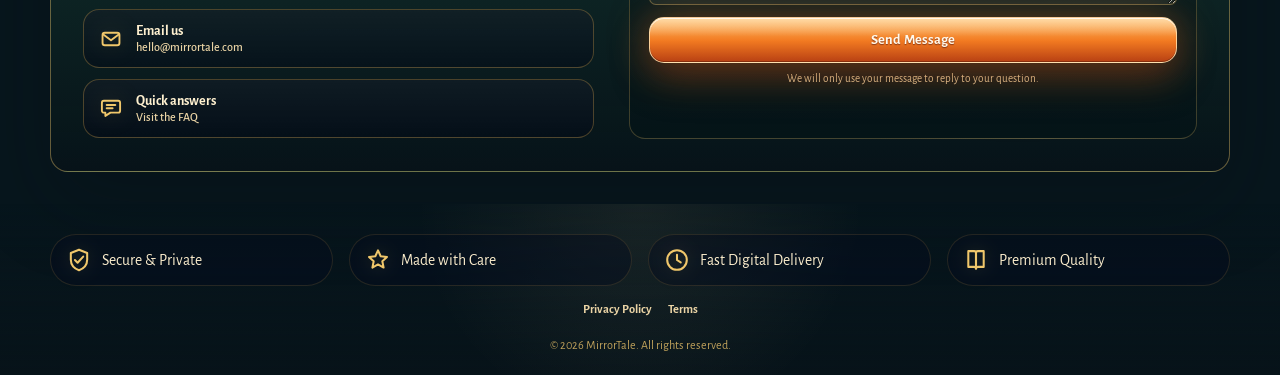
==== commit c3d174b9: "Refresh MirrorTale landing experience" ====
--- a/index.html
+++ b/index.html
@@ -8,6 +8,7 @@
       content="MirrorTale creates premium personalized children's books where your child becomes the hero of a magical storybook."
     />
     <meta name="mirrortale-api-base-url" content="https://api.mirrortale.com" />
+    <meta name="ga4-measurement-id" content="G-BNKDF9J9E5" />
     <title>MirrorTale | Personalized Children's Books</title>
     <link rel="preconnect" href="https://fonts.googleapis.com" />
     <link rel="preconnect" href="https://fonts.gstatic.com" crossorigin />
@@ -15,9 +16,14 @@
       href="https://fonts.googleapis.com/css2?family=Alegreya+Sans:wght@400;500;700;800&family=Cormorant+Garamond:ital,wght@1,700;1,800&family=Fraunces:ital,opsz,wght@0,9..144,500;0,9..144,600;0,9..144,700;0,9..144,800;1,9..144,700;1,9..144,800&display=swap"
       rel="stylesheet"
     />
-    <link rel="stylesheet" href="styles.css?v=header-balance-1" />
+    <link
+      href="https://fonts.googleapis.com/css2?family=Material+Symbols+Outlined:opsz,wght,FILL,GRAD@24,400,0,0"
+      rel="stylesheet"
+    />
+    <link rel="stylesheet" href="styles.css?v=analytics-consent-1" />
+    <link rel="stylesheet" href="styles/v3-home.css?v=1" />
   </head>
-  <body>
+  <body class="v3-home">
     <div class="sky-grain" aria-hidden="true"></div>
     <svg class="icon-sprite" aria-hidden="true" focusable="false" xmlns="http://www.w3.org/2000/svg">
       <symbol id="icon-face" viewBox="0 0 24 24">
@@ -80,138 +86,111 @@
       </symbol>
     </svg>
 
-    <header class="site-header">
-      <div class="header-inner">
-        <a class="brand" href="#top" aria-label="MirrorTale home">
-          <span class="brand-lockup">
-            <span class="brand-word brand-mirror">Mirror</span>
-            <span class="brand-word brand-tale">Tale</span>
-          </span>
-          <span class="brand-orbit brand-emblem" aria-hidden="true">
-            <svg class="brand-emblem-svg" viewBox="0 0 64 48" focusable="false">
-              <path class="brand-emblem-mirror" d="M12.5 25.4c0-11.1 8.4-19 19.5-19s19.5 7.9 19.5 19c0 6.9-3.1 12.2-8.7 15.4H21.2c-5.6-3.2-8.7-8.5-8.7-15.4Z" />
-              <path class="brand-emblem-glow" d="M20.2 22.8c2.3-4.8 6.3-7.4 11.8-7.4s9.5 2.6 11.8 7.4" />
-              <path class="brand-emblem-page brand-emblem-page-left" d="M31.7 27.8c-5.6-3.1-10.5-3.7-15.3-2.1v11.1c4.7-1.8 9.5-1.1 15.3 2.2V27.8Z" />
-              <path class="brand-emblem-page brand-emblem-page-right" d="M32.3 27.8c5.6-3.1 10.5-3.7 15.3-2.1v11.1c-4.7-1.8-9.5-1.1-15.3 2.2V27.8Z" />
-              <path class="brand-emblem-spine" d="M32 27.7v12" />
-              <path class="brand-emblem-shine" d="M23 13.8h4.7M20.7 16.2h2.5" />
-            </svg>
-          </span>
+    <header class="v3-site-header">
+      <div class="v3-header-inner">
+        <a class="v3-brand" href="#top" aria-label="MirrorTale home">
+          <span class="v3-brand-mirror">Mirror</span><span class="v3-brand-tale">Tale</span>
         </a>
-        <nav class="main-nav" aria-label="Primary navigation">
+        <nav class="v3-nav v3-desktop-nav" aria-label="Primary navigation">
           <a href="#how-it-works"><span class="nav-full">How It Works</span><span class="nav-short">How</span></a>
           <a href="#examples"><span class="nav-full">Example Books</span><span class="nav-short">Books</span></a>
           <a href="#pricing"><span class="nav-full">Pricing</span><span class="nav-short">Pricing</span></a>
           <a href="#faq"><span class="nav-full">FAQ</span><span class="nav-short">FAQ</span></a>
         </nav>
-        <div class="header-actions">
-          <label class="site-language" for="site-language">
+        <div class="v3-header-actions">
+          <label class="v3-language" for="site-language">
             <span class="visually-hidden">Site language</span>
-            <select id="site-language" name="site-language" aria-label="Site language">
+            <select id="site-language" name="site-language" data-site-language aria-label="Site language">
               <option value="en">EN</option>
               <option value="nl">NL</option>
               <option value="fr">FR</option>
               <option value="de">DE</option>
             </select>
           </label>
-          <a class="button button-gold header-cta" href="#intake">Create My Book</a>
+          <a class="v3-button v3-header-cta" href="#intake">Create Their Book</a>
+        </div>
+        <button
+          class="v3-menu-toggle"
+          type="button"
+          aria-expanded="false"
+          aria-controls="v3-mobile-menu"
+          aria-label="Open menu"
+        >
+          <span class="material-symbols-outlined" aria-hidden="true">menu</span>
+        </button>
+      </div>
+      <div class="v3-mobile-menu" id="v3-mobile-menu" hidden>
+        <nav class="v3-nav v3-mobile-nav" aria-label="Mobile navigation">
+          <a href="#how-it-works"><span class="nav-full">How It Works</span><span class="nav-short">How</span></a>
+          <a href="#examples"><span class="nav-full">Example Books</span><span class="nav-short">Books</span></a>
+          <a href="#pricing"><span class="nav-full">Pricing</span><span class="nav-short">Pricing</span></a>
+          <a href="#faq"><span class="nav-full">FAQ</span><span class="nav-short">FAQ</span></a>
+        </nav>
+        <div class="v3-mobile-utilities">
+          <label class="v3-language v3-language-mobile" for="site-language-mobile">
+            <span>Site language</span>
+            <select id="site-language-mobile" name="site-language-mobile" data-site-language aria-label="Site language">
+              <option value="en">EN</option>
+              <option value="nl">NL</option>
+              <option value="fr">FR</option>
+              <option value="de">DE</option>
+            </select>
+          </label>
+          <div class="v3-mobile-legal">
+            <a href="privacy.html">Privacy</a>
+            <a href="terms.html">Terms</a>
+            <a href="#contact">Support</a>
+          </div>
         </div>
       </div>
     </header>
 
     <main id="top">
-      <section class="hero">
-        <div class="hero-inner section-shell">
-          <div class="hero-copy reveal">
+      <section class="v3-hero">
+        <div class="v3-hero-inner">
+          <div class="v3-hero-copy">
             <h1>
               <span>Not just their name</span>
               <span>in a story.</span>
-              <span class="headline-accent">
+              <span class="v3-headline-accent">
                 <span class="headline-piece">Their face</span>
                 <span class="headline-piece">in it.</span>
               </span>
             </h1>
-            <p class="hero-lede">
-              We take <strong>your child’s photo</strong> and illustrate a
-              <strong>storybook character who looks unmistakably like them</strong>,
-              then build a <strong>personalized adventure around their world</strong>.
+            <p class="v3-hero-lede">
+              Created from their photo, favorite things, and world—then checked by a real person before delivery.
             </p>
-            <div class="hero-actions" aria-label="Hero actions">
-              <a class="button button-gold" href="#intake">Create My Book</a>
-              <a class="button button-outline" href="#examples">See Example Books</a>
-            </div>
-          </div>
-
-          <div
-            class="hero-art reveal"
-            aria-label="Child reading a magical personalized storybook"
-            data-replace-with="provided-true-book-example"
-          >
-            <video
-              class="hero-video"
-              data-hero-video
-              poster="assets/hero-aiden-morning-bell-real.webp"
+            <div class="v3-hero-actions" aria-label="Hero actions">
+              <a class="v3-button v3-hero-primary" href="#intake">Create Their Book</a>
+              <a class="v3-text-link" href="#examples">See a real book →</a>
+            </div>
+            <p class="v3-price-line">From €49 · Digital book in 24–48h</p>
+            <ul class="v3-proof-row" aria-label="Key trust points">
+              <li>
+                <svg class="v3-proof-icon" aria-hidden="true"><use href="#icon-face"></use></svg>
+                <span>Recognizable likeness</span>
+              </li>
+              <li>
+                <svg class="v3-proof-icon" aria-hidden="true"><use href="#icon-shield-check"></use></svg>
+                <span>Human-reviewed</span>
+              </li>
+              <li>
+                <svg class="v3-proof-icon" aria-hidden="true"><use href="#icon-book"></use></svg>
+                <span>Optional hardcover</span>
+              </li>
+            </ul>
+          </div>
+
+          <figure class="v3-hero-art">
+            <img
+              class="v3-hero-image"
+              src="assets/hero-child-book.webp"
               width="1536"
               height="1024"
-              muted
-              loop
-              playsinline
-              preload="none"
-              aria-hidden="true"
-            >
-              <source data-src="assets/hero-animated.mp4" type="video/mp4" />
-              <img
-                src="assets/hero-aiden-morning-bell-real.webp"
-                width="1536"
-                height="1024"
-                alt=""
-              />
-            </video>
-            <div class="delivery-badge">
-              <span>Print edition</span>
-              <strong>available now</strong>
-              <small>tracked delivery</small>
-            </div>
-          </div>
-
-          <ul class="hero-trust reveal" aria-label="Key trust points">
-            <li>
-              <span class="trust-orb" aria-hidden="true">
-                <svg class="ui-icon trust-icon"><use href="#icon-face"></use></svg>
-              </span>
-              <span class="trust-copy">
-                <strong>Maximum likeness</strong>
-                <em>crafted from their photo</em>
-              </span>
-            </li>
-            <li>
-              <span class="trust-orb" aria-hidden="true">
-                <svg class="ui-icon trust-icon"><use href="#icon-shield-check"></use></svg>
-              </span>
-              <span class="trust-copy">
-                <strong>Human quality check</strong>
-                <em>reviewed before delivery</em>
-              </span>
-            </li>
-            <li>
-              <span class="trust-orb" aria-hidden="true">
-                <svg class="ui-icon trust-icon"><use href="#icon-clock"></use></svg>
-              </span>
-              <span class="trust-copy">
-                <strong>Digital book</strong>
-                <em>ready in 24–48h</em>
-              </span>
-            </li>
-            <li>
-              <span class="trust-orb" aria-hidden="true">
-                <svg class="ui-icon trust-icon"><use href="#icon-book"></use></svg>
-              </span>
-              <span class="trust-copy">
-                <strong>Gift-ready print edition</strong>
-                <em>a real book for their shelf</em>
-              </span>
-            </li>
-          </ul>
+              fetchpriority="high"
+              alt="Child reading a glowing storybook"
+            />
+          </figure>
         </div>
       </section>
 
@@ -232,7 +211,7 @@
               <p>Upload photo + details</p>
             </div>
           </article>
-          <span class="flow-arrow" aria-hidden="true">→</span>
+          <span class="flow-arrow material-symbols-outlined" aria-hidden="true">arrow_forward</span>
           <article class="proof-step">
             <div class="proof-image">
               <img src="assets/proof-aiden-anchor.webp" width="705" height="705" alt="Illustrated likeness of Aiden" />
@@ -242,7 +221,7 @@
               <p>Create illustrated likeness</p>
             </div>
           </article>
-          <span class="flow-arrow" aria-hidden="true">→</span>
+          <span class="flow-arrow material-symbols-outlined" aria-hidden="true">arrow_forward</span>
           <article class="proof-step">
             <div class="proof-image cover-proof real-cover-proof">
               <img src="assets/books/aiden/cover-front.webp" width="1024" height="1024" alt="Aiden Braves the Morning Bell book cover" />
@@ -252,7 +231,7 @@
               <p>Build personalized story</p>
             </div>
           </article>
-          <span class="flow-arrow" aria-hidden="true">→</span>
+          <span class="flow-arrow material-symbols-outlined" aria-hidden="true">arrow_forward</span>
           <article class="proof-step">
             <div class="proof-image">
               <img src="assets/books/aiden/page-14.webp" width="1024" height="1024" alt="Aiden soccer story scene" />
@@ -358,10 +337,9 @@
           <div class="flipbook-preview-header" aria-live="polite">
             <span class="mini-kicker">Book preview</span>
             <h3 id="active-preview-title">
-              <span class="preview-title-prefix">Now previewing</span>
               <span class="preview-title-book">Elena Stirs Up a Friendship</span>
             </h3>
-            <p id="active-preview-helper">Tap the page or swipe to turn.</p>
+            <p id="active-preview-helper">Tap or swipe to turn.</p>
           </div>
           <div class="flipbook-stage" aria-live="polite">
             <div class="pageflip-shell" id="noah-pageflip-shell">
@@ -402,7 +380,7 @@
         </div>
       </section>
 
-      <section class="moments section-shell" aria-labelledby="moments-title">
+      <section class="moments section-shell" id="moments" aria-labelledby="moments-title">
         <div class="section-title centered reveal">
           <span class="sparkline" aria-hidden="true"></span>
           <h2 id="moments-title">Made for moments parents remember</h2>
@@ -411,21 +389,21 @@
         <div class="moments-grid reveal">
           <article>
             <span class="trust-orb" aria-hidden="true">
-              <svg class="ui-icon trust-icon"><use href="#icon-clock"></use></svg>
+              <span class="material-symbols-outlined section-icon">bedtime</span>
             </span>
             <h3>Bedtime feels familiar</h3>
             <p>A custom bedtime-routine story can turn pajamas, brushing teeth, and lights-out into a gentle adventure your child recognizes.</p>
           </article>
           <article>
             <span class="trust-orb" aria-hidden="true">
-              <svg class="ui-icon trust-icon"><use href="#icon-book"></use></svg>
+              <span class="material-symbols-outlined section-icon">auto_stories</span>
             </span>
             <h3>A grandparent gift with heart</h3>
             <p>Choose the hardcover when you want a keepsake grandparents can give, read aloud, and keep in the family memory box.</p>
           </article>
           <article>
             <span class="trust-orb" aria-hidden="true">
-              <svg class="ui-icon trust-icon"><use href="#icon-face"></use></svg>
+              <span class="material-symbols-outlined section-icon">face</span>
             </span>
             <h3>A hero they recognize</h3>
             <p>The illustrated character is crafted from your child’s photo, so the story feels like theirs instead of a simple name-swap book.</p>
@@ -438,7 +416,7 @@
         <a class="button button-gold" href="#intake">Start Your Book</a>
       </section>
 
-      <section class="trust section-shell">
+      <section class="trust section-shell" id="trust">
         <div class="section-title centered reveal">
           <h2>
             Why parents choose
@@ -453,42 +431,42 @@
         <div class="trust-grid reveal">
           <article>
             <span class="trust-orb" aria-hidden="true">
-              <svg class="ui-icon trust-icon"><use href="#icon-face"></use></svg>
+              <span class="material-symbols-outlined section-icon">face</span>
             </span>
             <h3>Looks like<br />your child</h3>
             <p>Created from their real photo, not a generic avatar.</p>
           </article>
           <article>
             <span class="trust-orb" aria-hidden="true">
-              <svg class="ui-icon trust-icon"><use href="#icon-heart"></use></svg>
+              <span class="material-symbols-outlined section-icon">favorite</span>
             </span>
             <h3>Real details<br />woven in</h3>
             <p>Names, interests, and family notes shape the story.</p>
           </article>
           <article>
             <span class="trust-orb" aria-hidden="true">
-              <svg class="ui-icon trust-icon"><use href="#icon-star"></use></svg>
+              <span class="material-symbols-outlined section-icon">star</span>
             </span>
             <h3>The same child,<br />every page</h3>
             <p>Your child’s character stays recognizable throughout the book.</p>
           </article>
           <article>
             <span class="trust-orb" aria-hidden="true">
-              <svg class="ui-icon trust-icon"><use href="#icon-shield-check"></use></svg>
+              <span class="material-symbols-outlined section-icon">verified_user</span>
             </span>
             <h3>Human checked<br />before delivery</h3>
             <p>Every finished book gets a final quality review.</p>
           </article>
           <article>
             <span class="trust-orb" aria-hidden="true">
-              <svg class="ui-icon trust-icon"><use href="#icon-clock"></use></svg>
+              <span class="material-symbols-outlined section-icon">menu_book</span>
             </span>
             <h3>Premium hardcover,<br />made to keep</h3>
             <p>Choose print when you want a gift-ready treasure for their shelf.</p>
           </article>
           <article>
             <span class="trust-orb" aria-hidden="true">
-              <svg class="ui-icon trust-icon"><use href="#icon-lock"></use></svg>
+              <span class="material-symbols-outlined section-icon">lock</span>
             </span>
             <h3>Secure photo<br />handling</h3>
             <p>Your photos are used only to create the book.</p>
@@ -867,10 +845,10 @@
       </section>
     </main>
 
-    <a class="mobile-sticky-cta" href="#intake" aria-label="Create my MirrorTale book">
+    <a class="v3-mobile-sticky-cta" href="#intake" aria-label="Create my MirrorTale book">
       <span>
-        <strong>Create My Book</strong>
-        <em>Takes about 2 minutes</em>
+        <strong>Create Their Book</strong>
+        <em>From €49</em>
       </span>
       <svg class="ui-icon" aria-hidden="true"><use href="#icon-arrow"></use></svg>
     </a>
@@ -889,7 +867,8 @@
       <p>© 2026 MirrorTale. All rights reserved.</p>
     </footer>
 
+    <script src="analytics.js?v=ga4-consent-1"></script>
     <script src="assets/vendor/page-flip.browser.js"></script>
-    <script src="script.js?v=site-language-1"></script>
+    <script src="script.js?v=site-language-analytics-1"></script>
   </body>
 </html>
--- a/styles.css
+++ b/styles.css
@@ -6723,6 +6723,94 @@
   }
 }
 
+.analytics-consent {
+  position: fixed;
+  right: 1rem;
+  bottom: 1rem;
+  left: 1rem;
+  z-index: 200;
+  display: grid;
+  grid-template-columns: minmax(0, 1fr) auto;
+  gap: 1rem;
+  align-items: center;
+  width: min(760px, calc(100% - 2rem));
+  margin-inline: auto;
+  padding: 1rem;
+  border: 1px solid rgba(246, 219, 153, 0.42);
+  border-radius: 8px;
+  color: #fff8df;
+  background:
+    linear-gradient(135deg, rgba(19, 63, 66, 0.97), rgba(12, 36, 43, 0.97)),
+    #123f42;
+  box-shadow: 0 20px 48px rgba(4, 16, 18, 0.32);
+}
+
+.analytics-consent p {
+  margin: 0;
+  font-size: 0.95rem;
+  font-weight: 700;
+  line-height: 1.35;
+}
+
+.analytics-consent-actions {
+  display: flex;
+  flex-wrap: wrap;
+  gap: 0.55rem;
+  justify-content: flex-end;
+}
+
+.analytics-consent button {
+  min-height: 42px;
+  padding: 0.72rem 0.9rem;
+  border-radius: 8px;
+  cursor: pointer;
+  font: inherit;
+  font-size: 0.88rem;
+  font-weight: 900;
+  letter-spacing: 0;
+}
+
+.analytics-consent-primary {
+  border: 1px solid rgba(246, 219, 153, 0.9);
+  color: #173333;
+  background: #f5d990;
+}
+
+.analytics-consent-secondary {
+  border: 1px solid rgba(246, 219, 153, 0.48);
+  color: #fff8df;
+  background: rgba(255, 255, 255, 0.07);
+}
+
+.analytics-consent button:focus-visible {
+  outline: 2px solid #fff8df;
+  outline-offset: 3px;
+}
+
+@media (max-width: 640px) {
+  .analytics-consent {
+    grid-template-columns: 1fr;
+    gap: 0.86rem;
+    padding: 0.9rem;
+  }
+
+  .analytics-consent-actions,
+  .analytics-consent button {
+    width: 100%;
+  }
+
+  .analytics-consent-actions {
+    display: grid;
+    grid-template-columns: 1fr 1fr;
+  }
+}
+
+@media (max-width: 420px) {
+  .analytics-consent-actions {
+    grid-template-columns: 1fr;
+  }
+}
+
 @media (prefers-reduced-motion: reduce) {
   *,
   *::before,
--- a/styles/v3-home.css
+++ b/styles/v3-home.css
@@ -0,0 +1,825 @@
+:root {
+  --v3-night: #07161d;
+  --v3-deep-teal: #102b2e;
+  --v3-forest: #1f4b3b;
+  --v3-gold: #d99435;
+  --v3-gold-soft: #f0c76b;
+  --v3-cream: #fff1d0;
+  --v3-line: rgba(240, 199, 107, 0.3);
+  --v3-header-height: 88px;
+  --v3-content-width: 1320px;
+}
+
+.v3-home {
+  background: var(--v3-night);
+}
+
+.v3-site-header {
+  position: sticky;
+  top: 0;
+  z-index: 50;
+  min-height: var(--v3-header-height);
+  border-bottom: 1px solid var(--v3-line);
+  background: rgba(3, 17, 23, 0.94);
+  backdrop-filter: blur(18px);
+  transition: background 180ms ease, box-shadow 180ms ease;
+}
+
+.v3-site-header.is-scrolled {
+  background: rgba(3, 15, 21, 0.985);
+  box-shadow: 0 16px 32px rgba(0, 0, 0, 0.28);
+}
+
+.v3-header-inner {
+  display: grid;
+  grid-template-columns: minmax(190px, 1fr) auto minmax(250px, 1fr);
+  align-items: center;
+  gap: clamp(1.5rem, 3.2vw, 3.75rem);
+  width: min(var(--v3-content-width), calc(100% - 64px));
+  min-height: var(--v3-header-height);
+  margin-inline: auto;
+}
+
+.v3-brand {
+  display: inline-flex;
+  width: max-content;
+  align-items: baseline;
+  color: var(--v3-cream);
+  font-family: var(--serif);
+  font-size: clamp(2rem, 2.5vw, 2.7rem);
+  font-weight: 700;
+  letter-spacing: -0.055em;
+  line-height: 1;
+}
+
+.v3-brand-tale {
+  color: #f29a58;
+  font-style: italic;
+  font-weight: 700;
+}
+
+.v3-nav {
+  display: flex;
+  align-items: center;
+  color: var(--v3-cream);
+  font-size: 1rem;
+  font-weight: 500;
+  white-space: nowrap;
+}
+
+.v3-desktop-nav {
+  justify-content: center;
+  gap: clamp(2rem, 4.2vw, 4.5rem);
+}
+
+.v3-nav a {
+  position: relative;
+  padding-block: 0.7rem;
+  transition: color 160ms ease;
+}
+
+.v3-nav a::after {
+  position: absolute;
+  right: 0;
+  bottom: 0.35rem;
+  left: 0;
+  height: 1px;
+  background: var(--v3-gold-soft);
+  content: "";
+  opacity: 0;
+  transform: scaleX(0.6);
+  transition: opacity 160ms ease, transform 160ms ease;
+}
+
+.v3-nav a:hover,
+.v3-nav a:focus-visible {
+  color: var(--v3-gold-soft);
+}
+
+.v3-nav a:hover::after,
+.v3-nav a:focus-visible::after {
+  opacity: 1;
+  transform: scaleX(1);
+}
+
+.v3-header-actions {
+  display: flex;
+  justify-content: flex-end;
+  align-items: center;
+  gap: 1rem;
+}
+
+.v3-language {
+  display: inline-flex;
+  min-width: 78px;
+  min-height: 44px;
+  align-items: center;
+  border: 1px solid rgba(240, 199, 107, 0.4);
+  border-radius: 12px;
+  color: var(--v3-cream);
+  background: rgba(7, 22, 29, 0.82);
+}
+
+.v3-language select {
+  width: 100%;
+  min-height: 44px;
+  padding: 0 2.25rem 0 0.9rem;
+  border: 0;
+  color: inherit;
+  background: transparent;
+  cursor: pointer;
+  font: inherit;
+  font-weight: 700;
+}
+
+.v3-language select:focus-visible,
+.v3-button:focus-visible,
+.v3-text-link:focus-visible,
+.v3-menu-toggle:focus-visible,
+.v3-mobile-legal a:focus-visible {
+  outline: 2px solid var(--v3-gold-soft);
+  outline-offset: 3px;
+}
+
+.v3-button {
+  display: inline-flex;
+  min-height: 52px;
+  align-items: center;
+  justify-content: center;
+  padding: 0.9rem 1.75rem;
+  border: 1px solid rgba(255, 220, 174, 0.7);
+  border-radius: 12px;
+  color: #fffaf0;
+  background: linear-gradient(180deg, #ffb26f 0%, #f27a21 52%, #d5541c 100%);
+  box-shadow: 0 12px 30px rgba(242, 122, 33, 0.25), inset 0 1px 0 rgba(255, 255, 255, 0.35);
+  font-size: 1rem;
+  font-weight: 700;
+  line-height: 1;
+  text-align: center;
+  transition: transform 160ms ease, box-shadow 160ms ease, filter 160ms ease;
+}
+
+.v3-button:hover,
+.v3-button:focus-visible {
+  filter: saturate(1.08) brightness(1.03);
+  transform: translateY(-1px);
+  box-shadow: 0 16px 34px rgba(242, 122, 33, 0.32), inset 0 1px 0 rgba(255, 255, 255, 0.4);
+}
+
+.v3-header-cta {
+  min-width: 174px;
+  white-space: nowrap;
+}
+
+.v3-menu-toggle,
+.v3-mobile-menu {
+  display: none;
+}
+
+.v3-hero {
+  position: relative;
+  overflow: hidden;
+  border-bottom: 1px solid var(--v3-line);
+  background:
+    radial-gradient(circle at 38% 52%, rgba(28, 109, 112, 0.14), transparent 32rem),
+    var(--v3-night);
+}
+
+.v3-hero-inner {
+  display: grid;
+  grid-template-columns: minmax(0, 40%) minmax(0, 60%);
+  width: 100%;
+  min-height: clamp(644px, calc(100svh - var(--v3-header-height)), 800px);
+  margin-inline: auto;
+}
+
+.v3-hero-copy {
+  position: relative;
+  z-index: 2;
+  display: flex;
+  min-width: 0;
+  flex-direction: column;
+  justify-content: flex-start;
+  padding: 4.1rem 2rem 3.25rem max(40px, calc((100vw - var(--v3-content-width)) / 2 + 10px));
+}
+
+.v3-hero-copy h1 {
+  max-width: 540px;
+  margin: 0 0 1.5rem;
+  color: var(--v3-cream);
+  font-family: var(--serif);
+  font-size: clamp(4.8rem, 5.95vw, 5.55rem);
+  font-weight: 700;
+  letter-spacing: -0.058em;
+  line-height: 0.98;
+  text-wrap: balance;
+}
+
+.v3-hero-copy h1 > span {
+  display: block;
+}
+
+.v3-hero-copy h1 > span:first-child {
+  max-width: 470px;
+  background: linear-gradient(180deg, #fff1d0 0%, #f8d596 46%, #ee9a54 100%);
+  background-clip: text;
+  color: transparent;
+}
+
+.v3-hero-copy h1 > span:nth-child(2) {
+  background: linear-gradient(90deg, #f7c476 0%, #ee9b55 78%, #f2ae66 100%);
+  background-clip: text;
+  color: transparent;
+}
+
+.v3-headline-accent {
+  background: linear-gradient(90deg, #ffe6a8 0%, #f2a260 72%, #f27a21 100%);
+  background-clip: text;
+  color: transparent;
+}
+
+.v3-headline-accent .headline-piece {
+  display: inline;
+}
+
+.v3-hero-lede {
+  max-width: 480px;
+  margin: 0 0 1.65rem;
+  color: rgba(255, 241, 208, 0.92);
+  font-size: clamp(1.2rem, 1.45vw, 1.32rem);
+  line-height: 1.5;
+}
+
+.v3-hero-actions {
+  display: flex;
+  align-items: center;
+  gap: 2rem;
+  margin-bottom: 1.2rem;
+}
+
+.v3-hero-primary {
+  min-width: 260px;
+  min-height: 62px;
+}
+
+.v3-text-link {
+  display: inline-flex;
+  min-height: 44px;
+  align-items: center;
+  color: var(--v3-gold-soft);
+  font-size: 1.05rem;
+  font-weight: 700;
+  transition: color 160ms ease, transform 160ms ease;
+}
+
+.v3-text-link:hover,
+.v3-text-link:focus-visible {
+  color: #ffe6a8;
+  transform: translateX(2px);
+}
+
+.v3-price-line {
+  margin: 0 0 1.35rem;
+  color: rgba(255, 241, 208, 0.92);
+  font-size: 1.05rem;
+  line-height: 1.35;
+}
+
+.v3-proof-row {
+  display: grid;
+  grid-template-columns: repeat(3, minmax(0, 1fr));
+  max-width: 490px;
+  margin: 0;
+  padding: 0.55rem 0 0;
+  list-style: none;
+}
+
+.v3-proof-row li {
+  display: grid;
+  grid-template-columns: 38px 1fr;
+  align-items: center;
+  gap: 0.65rem;
+  min-width: 0;
+  padding-right: 0.9rem;
+  color: var(--v3-cream);
+  font-size: 0.88rem;
+  line-height: 1.25;
+}
+
+.v3-proof-row li + li {
+  padding-left: 0.9rem;
+}
+
+.v3-proof-icon {
+  width: 38px;
+  height: 38px;
+  fill: none;
+  stroke: var(--v3-gold-soft);
+  stroke-linecap: round;
+  stroke-linejoin: round;
+  stroke-width: 1.45;
+}
+
+.v3-hero-art {
+  position: relative;
+  min-width: 0;
+  min-height: inherit;
+  margin: 0 0 0 -30px;
+  overflow: hidden;
+}
+
+.v3-hero-art::before {
+  position: absolute;
+  z-index: 1;
+  inset: 0;
+  background:
+    linear-gradient(90deg, var(--v3-night) 0%, rgba(7, 22, 29, 0.55) 12%, transparent 32%),
+    linear-gradient(180deg, transparent 68%, rgba(7, 22, 29, 0.26) 100%);
+  content: "";
+  pointer-events: none;
+}
+
+.v3-hero-image {
+  display: block;
+  width: 100%;
+  height: 100%;
+  object-fit: cover;
+  object-position: 100% center;
+}
+
+.v3-mobile-sticky-cta {
+  display: none;
+}
+
+@media (max-width: 1120px) {
+  .v3-header-inner,
+  .v3-hero-inner {
+    width: min(100% - 48px, var(--v3-content-width));
+  }
+
+  .v3-hero-copy {
+    padding-left: 0;
+  }
+
+  .v3-hero-art {
+    margin-left: 0;
+  }
+
+  .v3-header-inner {
+    grid-template-columns: minmax(180px, 0.9fr) auto minmax(220px, 0.9fr);
+    gap: 1.5rem;
+  }
+
+  .v3-desktop-nav {
+    gap: 1.75rem;
+  }
+
+  .v3-hero-copy h1 {
+    font-size: clamp(3.65rem, 5.6vw, 4.25rem);
+  }
+
+  .v3-hero-actions {
+    gap: 1.2rem;
+  }
+}
+
+@media (max-width: 900px) {
+  :root {
+    --v3-header-height: 64px;
+  }
+
+  .v3-header-inner {
+    grid-template-columns: 1fr auto;
+    width: calc(100% - 40px);
+    min-height: var(--v3-header-height);
+  }
+
+  .v3-brand {
+    font-size: 2rem;
+  }
+
+  .v3-desktop-nav,
+  .v3-header-actions {
+    display: none;
+  }
+
+  .v3-menu-toggle {
+    display: inline-grid;
+    width: 40px;
+    height: 40px;
+    place-items: center;
+    padding: 0;
+    border: 1px solid rgba(240, 199, 107, 0.56);
+    border-radius: 10px;
+    color: var(--v3-gold-soft);
+    background: rgba(7, 22, 29, 0.8);
+    cursor: pointer;
+  }
+
+  .v3-menu-toggle .material-symbols-outlined {
+    font-size: 26px;
+  }
+
+  .v3-mobile-menu {
+    position: fixed;
+    z-index: 49;
+    top: var(--v3-header-height);
+    right: 0;
+    left: 0;
+    display: grid;
+    max-height: calc(100svh - var(--v3-header-height));
+    gap: 1.5rem;
+    padding: 1.25rem 20px 1.75rem;
+    overflow-y: auto;
+    border-bottom: 1px solid var(--v3-line);
+    background: rgba(3, 17, 23, 0.99);
+    box-shadow: 0 18px 38px rgba(0, 0, 0, 0.38);
+  }
+
+  .v3-mobile-menu[hidden] {
+    display: none;
+  }
+
+  .v3-mobile-nav {
+    display: grid;
+    gap: 0;
+  }
+
+  .v3-mobile-nav a {
+    min-height: 50px;
+    padding: 0.9rem 0;
+    border-bottom: 1px solid rgba(240, 199, 107, 0.14);
+    font-size: 1.12rem;
+  }
+
+  .v3-mobile-nav a::after {
+    display: none;
+  }
+
+  .v3-mobile-utilities {
+    display: grid;
+    gap: 1.1rem;
+  }
+
+  .v3-language-mobile {
+    display: grid;
+    grid-template-columns: 1fr 84px;
+    min-height: 52px;
+    padding-left: 0.9rem;
+  }
+
+  .v3-language-mobile > span {
+    font-weight: 700;
+  }
+
+  .v3-mobile-legal {
+    display: flex;
+    flex-wrap: wrap;
+    gap: 1rem 1.5rem;
+    color: rgba(255, 241, 208, 0.74);
+    font-size: 0.95rem;
+  }
+
+  .v3-menu-open {
+    overflow: hidden;
+  }
+
+  .v3-hero-inner {
+    width: calc(100% - 40px);
+    grid-template-columns: minmax(0, 48%) minmax(0, 52%);
+  }
+
+  .v3-hero-copy h1 {
+    font-size: clamp(2.9rem, 6.2vw, 3.25rem);
+  }
+
+  .v3-hero-actions {
+    display: grid;
+    gap: 0.5rem;
+  }
+
+  .v3-text-link {
+    width: max-content;
+    min-height: 32px;
+  }
+
+  .v3-proof-row {
+    grid-template-columns: 1fr;
+  }
+
+  .v3-proof-row li,
+  .v3-proof-row li + li {
+    padding: 0.55rem 0;
+    border-left: 0;
+  }
+}
+
+@media (max-width: 760px) {
+  .v3-hero-inner {
+    display: flex;
+    width: 100%;
+    min-height: 0;
+    flex-direction: column;
+  }
+
+  .v3-hero-copy {
+    padding: 0.7rem 26px 1rem;
+  }
+
+  .v3-hero-copy h1 {
+    max-width: 100%;
+    margin-bottom: 0.8rem;
+    font-size: clamp(2.9rem, 12vw, 3.15rem);
+    letter-spacing: -0.05em;
+    line-height: 0.99;
+  }
+
+  .v3-hero-copy h1 > span:first-child {
+    max-width: 350px;
+  }
+
+  .v3-headline-accent .headline-piece {
+    display: inline;
+  }
+
+  .v3-hero-lede {
+    max-width: 315px;
+    margin-bottom: 0.5rem;
+    font-size: 1rem;
+    line-height: 1.48;
+  }
+
+  .v3-hero-actions {
+    display: grid;
+    gap: 0.45rem;
+    margin-bottom: 0;
+  }
+
+  .v3-hero-primary {
+    width: 202px;
+    min-width: 0;
+    min-height: 44px;
+  }
+
+  .v3-text-link {
+    position: relative;
+    top: -6px;
+    width: max-content;
+    min-height: 24px;
+  }
+
+  .v3-text-link::before {
+    position: absolute;
+    inset: -10px 0;
+    content: "";
+  }
+
+  .v3-price-line {
+    margin-bottom: 0;
+    font-size: 0.98rem;
+  }
+
+  .v3-proof-row {
+    display: none;
+  }
+
+  .v3-hero-art {
+    min-height: 350px;
+    height: 350px;
+    margin-top: -67px;
+  }
+
+  .v3-hero-art::before {
+    background:
+      linear-gradient(180deg, var(--v3-night) 0%, rgba(7, 22, 29, 0.18) 20%, transparent 42%),
+      linear-gradient(180deg, transparent 74%, rgba(7, 22, 29, 0.16) 100%);
+  }
+
+  .v3-hero-image {
+    object-position: 69% center;
+  }
+
+  .v3-mobile-sticky-cta {
+    position: fixed;
+    z-index: 45;
+    right: 20px;
+    bottom: max(12px, env(safe-area-inset-bottom));
+    left: 20px;
+    display: flex;
+    min-height: 62px;
+    align-items: center;
+    justify-content: space-between;
+    gap: 1rem;
+    padding: 0.7rem 1rem 0.7rem 1.15rem;
+    border: 1px solid rgba(255, 220, 174, 0.74);
+    border-radius: 14px;
+    color: #fffaf0;
+    background: linear-gradient(180deg, #ffad63 0%, #f27a21 52%, #d5541c 100%);
+    box-shadow: 0 16px 34px rgba(0, 0, 0, 0.38), inset 0 1px 0 rgba(255, 255, 255, 0.35);
+    opacity: 0;
+    pointer-events: none;
+    transform: translateY(calc(100% + 28px));
+    transition: opacity 180ms ease, transform 220ms ease;
+  }
+
+  .v3-mobile-sticky-cta.is-visible {
+    opacity: 1;
+    pointer-events: auto;
+    transform: translateY(0);
+  }
+
+  .v3-mobile-sticky-cta span,
+  .v3-mobile-sticky-cta strong,
+  .v3-mobile-sticky-cta em {
+    display: block;
+  }
+
+  .v3-mobile-sticky-cta strong {
+    font-size: 1rem;
+    line-height: 1.15;
+  }
+
+  .v3-mobile-sticky-cta em {
+    margin-top: 0.15rem;
+    font-size: 0.82rem;
+    font-style: normal;
+    opacity: 0.9;
+  }
+
+  .v3-mobile-sticky-cta .ui-icon {
+    width: 24px;
+    height: 24px;
+    flex: 0 0 auto;
+  }
+
+  body.has-mobile-sticky-cta {
+    padding-bottom: 86px;
+  }
+}
+
+@media (max-width: 390px) {
+  .v3-header-inner {
+    width: calc(100% - 32px);
+  }
+
+  .v3-brand {
+    font-size: 1.38rem;
+  }
+
+  .v3-hero-copy {
+    padding-inline: 26px;
+  }
+
+  .v3-hero-copy h1 {
+    font-size: 2.9rem;
+  }
+
+  .v3-mobile-sticky-cta {
+    right: 16px;
+    left: 16px;
+  }
+}
+
+@media (prefers-reduced-motion: reduce) {
+  .v3-site-header,
+  .v3-nav a,
+  .v3-button,
+  .v3-text-link,
+  .v3-mobile-sticky-cta {
+    scroll-behavior: auto;
+    transition: none;
+  }
+}
+
+/* Annotation refinements: premium section icons, concise preview chrome, and centered process steps. */
+.moments-grid .trust-orb,
+.trust-grid .trust-orb {
+  width: 62px;
+  height: 62px;
+  border: 1px solid rgba(255, 218, 145, 0.58);
+  background:
+    radial-gradient(circle at 34% 22%, rgba(255, 244, 205, 0.2), transparent 45%),
+    linear-gradient(155deg, rgba(45, 91, 77, 0.96), rgba(8, 31, 37, 0.98));
+  box-shadow:
+    inset 0 1px 0 rgba(255, 255, 255, 0.16),
+    inset 0 -10px 22px rgba(1, 13, 19, 0.22),
+    0 12px 26px rgba(2, 13, 18, 0.28),
+    0 0 22px rgba(240, 199, 107, 0.12);
+}
+
+.moments-grid .trust-orb::after,
+.trust-grid .trust-orb::after {
+  display: none;
+}
+
+.section-icon {
+  display: block;
+  color: #f6cf79;
+  font-size: 31px;
+  font-variation-settings: "FILL" 0, "wght" 420, "GRAD" 0, "opsz" 40;
+  line-height: 1;
+  text-shadow: 0 0 16px rgba(246, 207, 121, 0.22);
+}
+
+.moments-grid article,
+.trust-grid article,
+.trust-grid article:first-child,
+.trust-grid article:last-child {
+  border-color: rgba(255, 218, 145, 0.24);
+  box-shadow:
+    inset 0 1px 0 rgba(255, 255, 255, 0.08),
+    0 18px 38px rgba(2, 13, 18, 0.22);
+}
+
+.proof-caption {
+  position: relative;
+  z-index: 2;
+  display: flex;
+  width: min(100%, 220px);
+  min-height: 92px;
+  flex-direction: column;
+  align-items: center;
+  justify-content: center;
+  gap: 0.42rem;
+  margin: 0.9rem auto 0;
+  padding: 0.82rem 0.9rem;
+  border: 1px solid rgba(255, 219, 151, 0.34);
+  border-radius: 20px;
+  background:
+    radial-gradient(circle at 50% 0, rgba(255, 191, 111, 0.16), transparent 5.5rem),
+    linear-gradient(145deg, rgba(20, 70, 65, 0.94), rgba(5, 25, 32, 0.96));
+  box-shadow:
+    inset 0 1px 0 rgba(255, 255, 255, 0.1),
+    0 16px 30px rgba(2, 13, 18, 0.24);
+  text-align: center;
+}
+
+.proof-caption span {
+  width: 36px;
+  height: 36px;
+  flex: 0 0 auto;
+  border-color: rgba(255, 218, 145, 0.72);
+  background: rgba(255, 241, 208, 0.07);
+  box-shadow: inset 0 1px 0 rgba(255, 255, 255, 0.12);
+  font-size: 0.92rem;
+}
+
+.proof-caption p {
+  margin: 0;
+  font-size: clamp(0.92rem, 1.3vw, 1.02rem);
+  line-height: 1.18;
+  text-align: center;
+  white-space: normal;
+}
+
+.flow-arrow.material-symbols-outlined {
+  font-size: 28px;
+  font-variation-settings: "FILL" 0, "wght" 360, "GRAD" 0, "opsz" 32;
+}
+
+.flipbook-preview-header {
+  display: grid;
+  justify-items: center;
+  gap: 0.42rem;
+}
+
+.flipbook-preview-header h3,
+.flipbook-preview-header p {
+  margin: 0;
+}
+
+@media (max-width: 760px) {
+  .moments-grid .trust-orb,
+  .trust-grid .trust-orb {
+    width: 58px;
+    height: 58px;
+  }
+
+  .section-icon {
+    font-size: 29px;
+  }
+
+  .proof-caption {
+    width: calc(100% - 32px);
+    min-height: 84px;
+    margin: -18px auto 1rem;
+    padding: 1rem 0.9rem 0.78rem;
+    border-radius: 20px;
+    text-align: center;
+  }
+
+  .proof-caption span {
+    width: 34px;
+    height: 34px;
+  }
+
+  .proof-caption p {
+    font-size: clamp(0.94rem, 3.8vw, 1.06rem);
+    line-height: 1.15;
+    text-align: center;
+  }
+
+  .flipbook-preview-header {
+    gap: 0.35rem;
+  }
+}
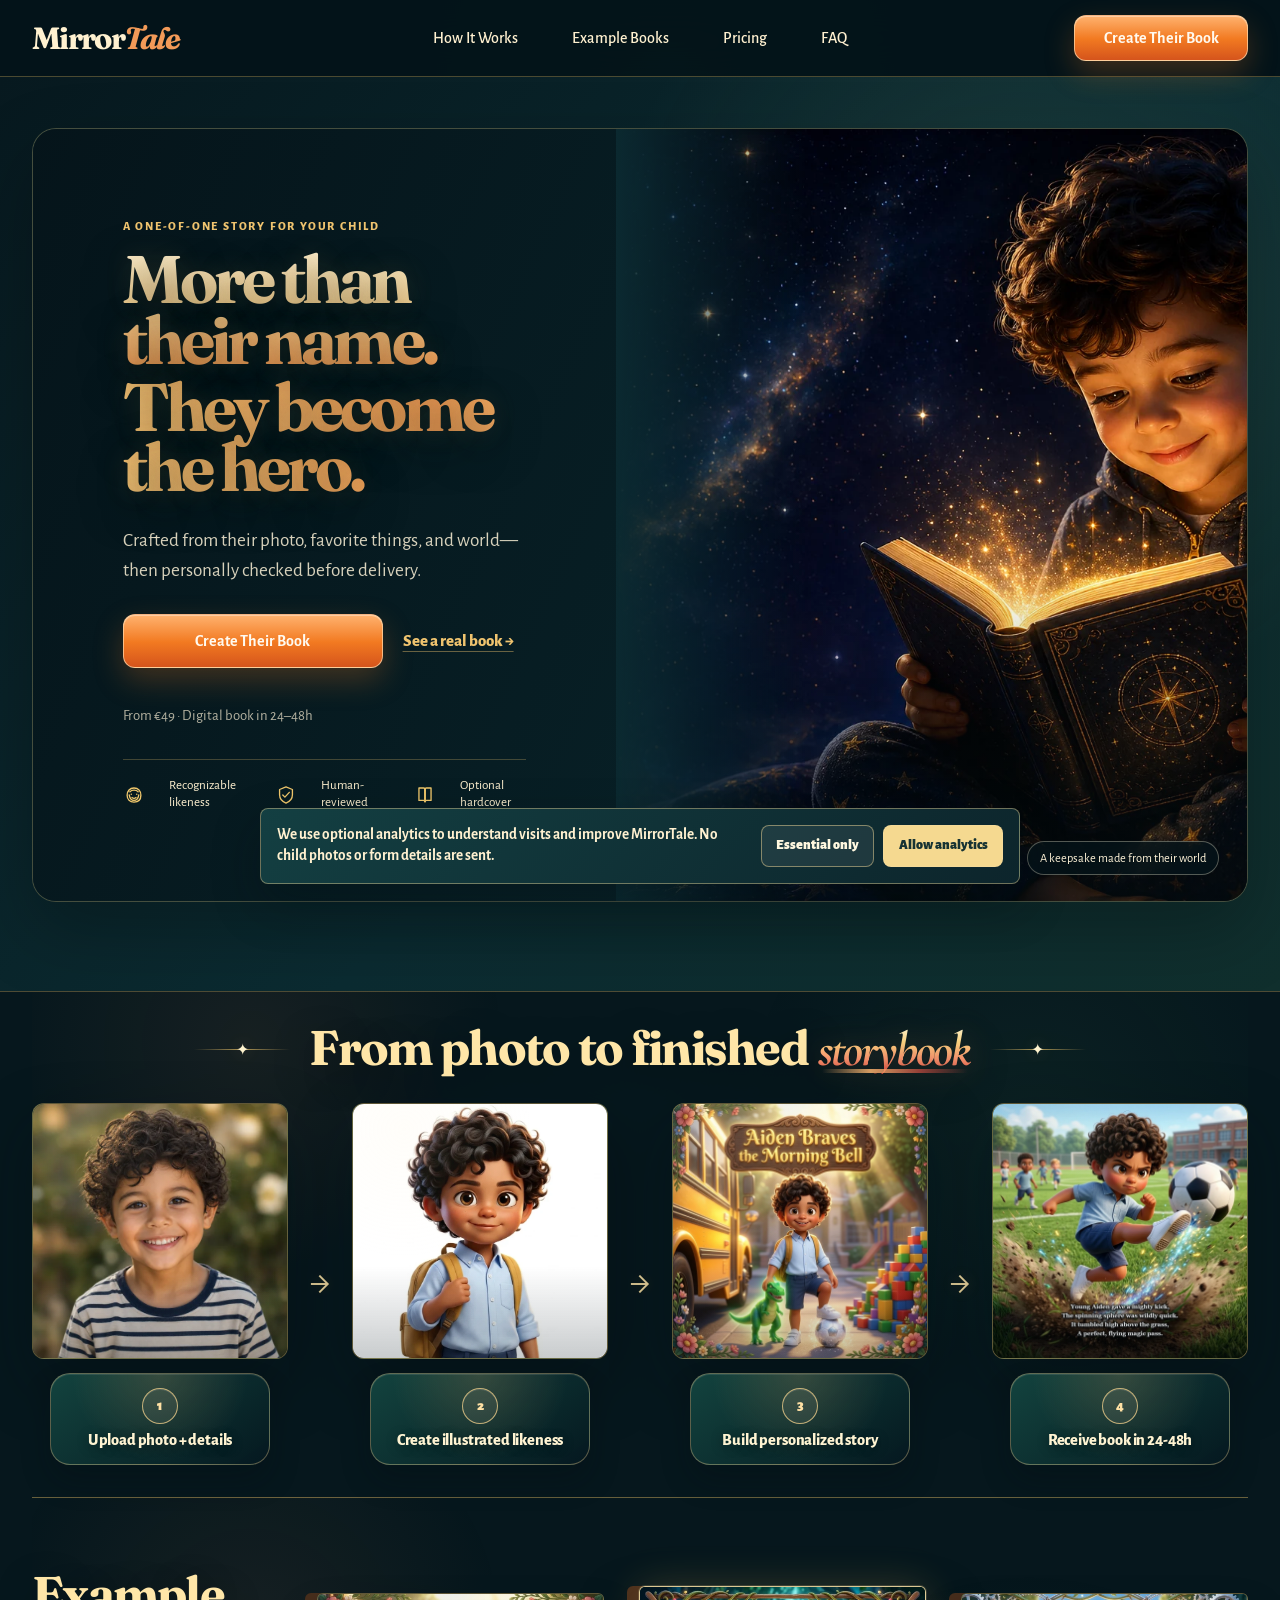
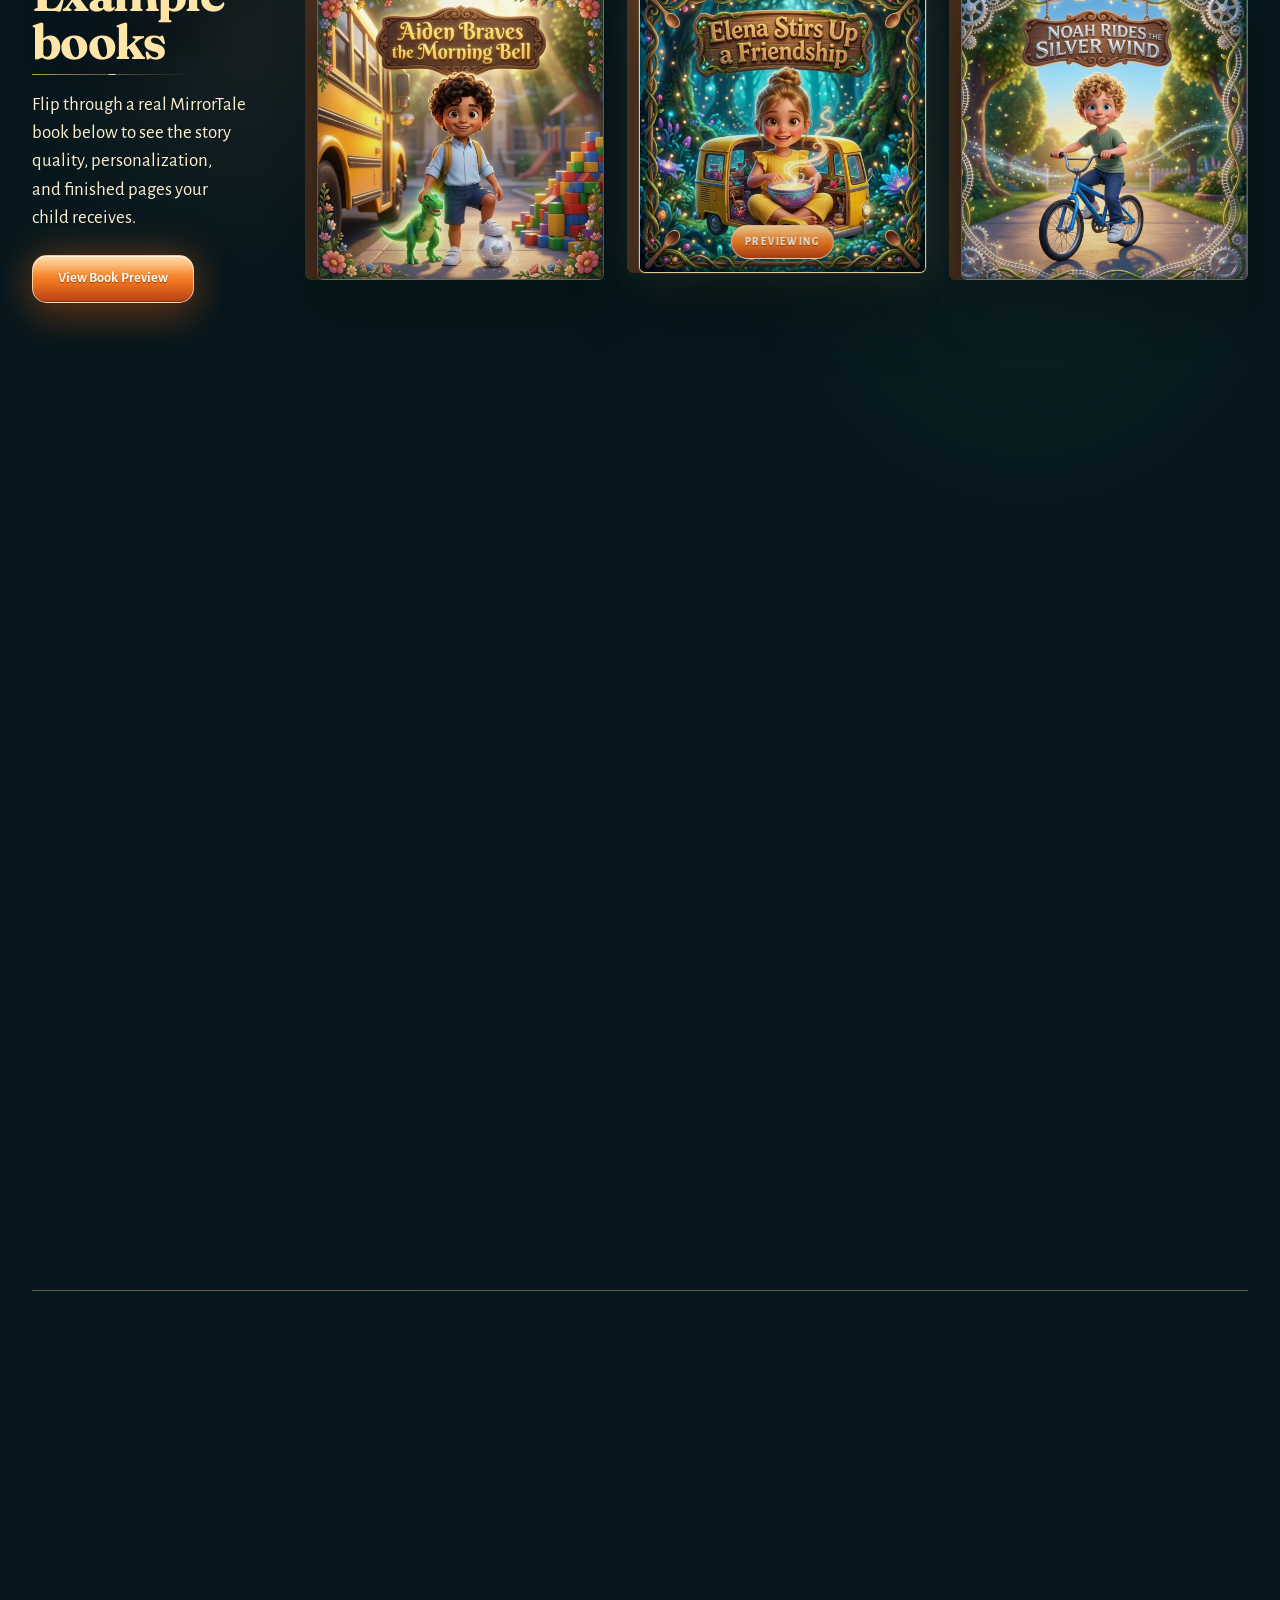
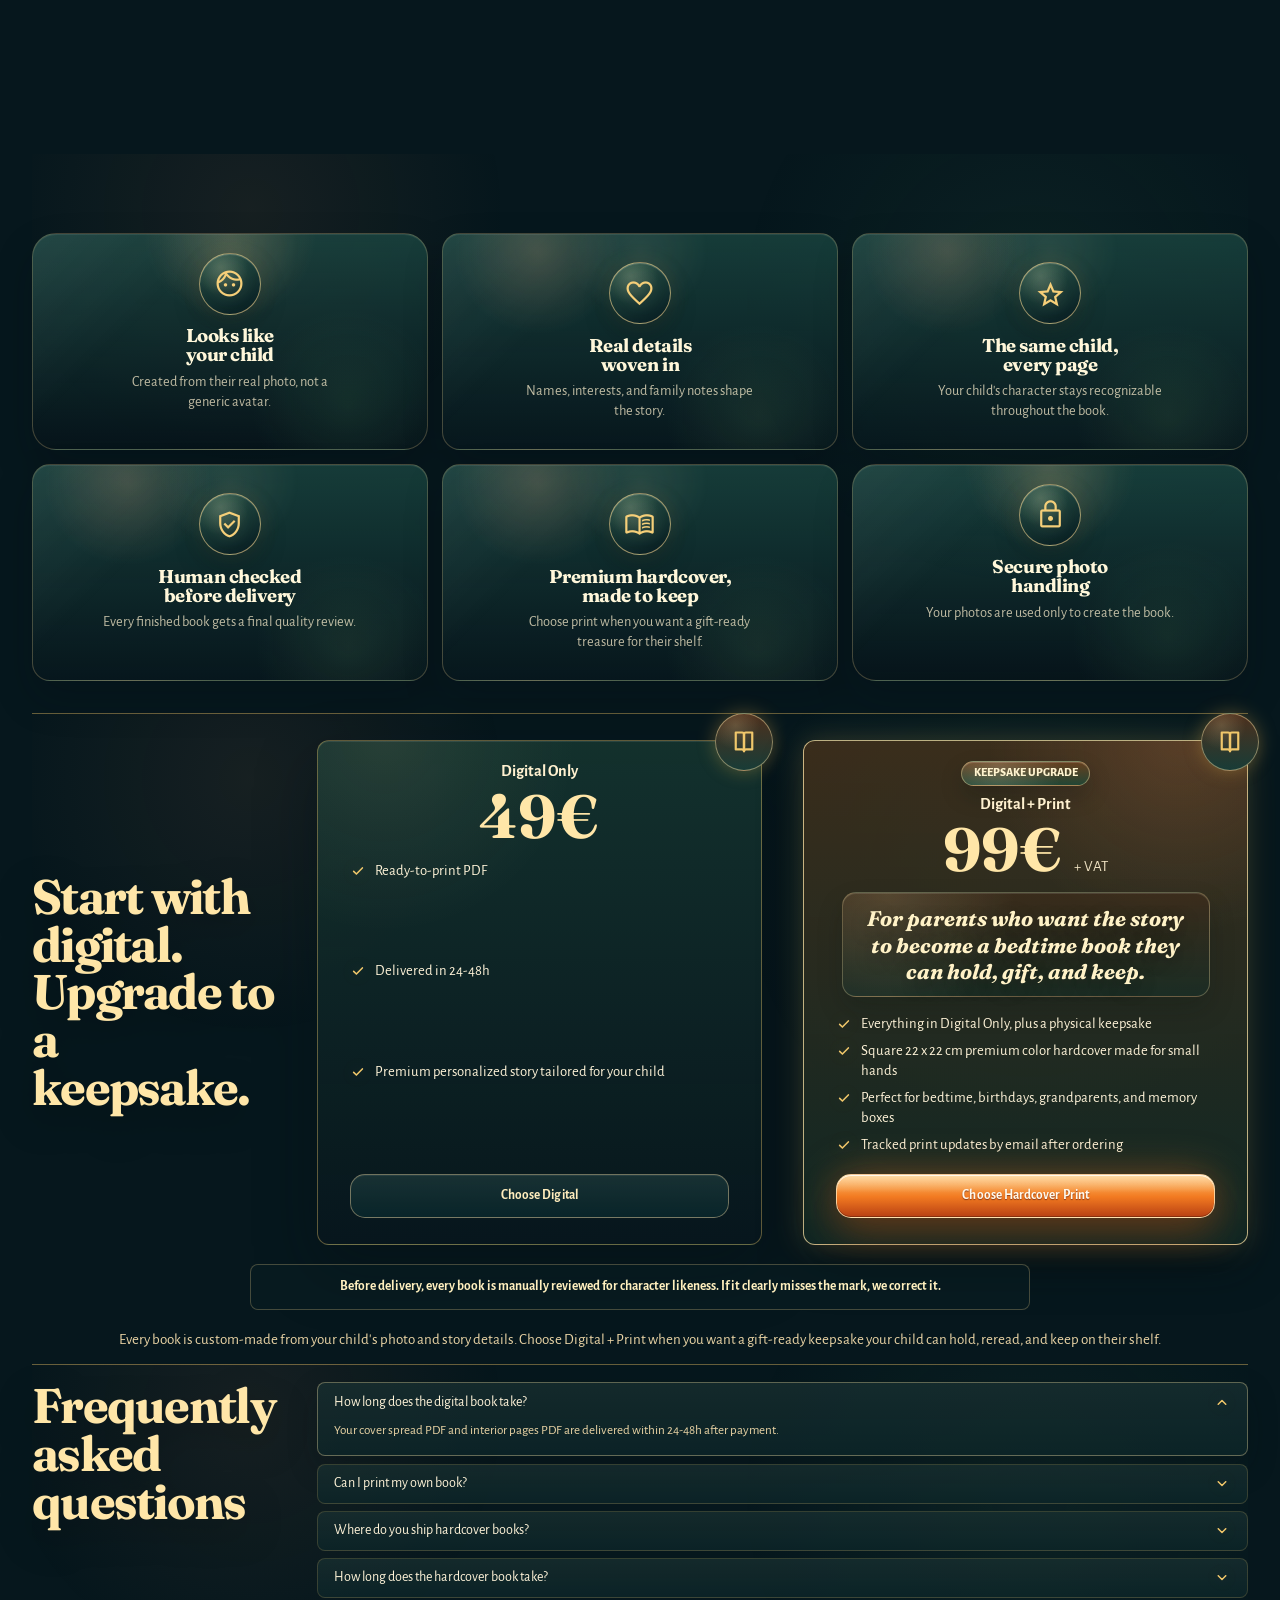
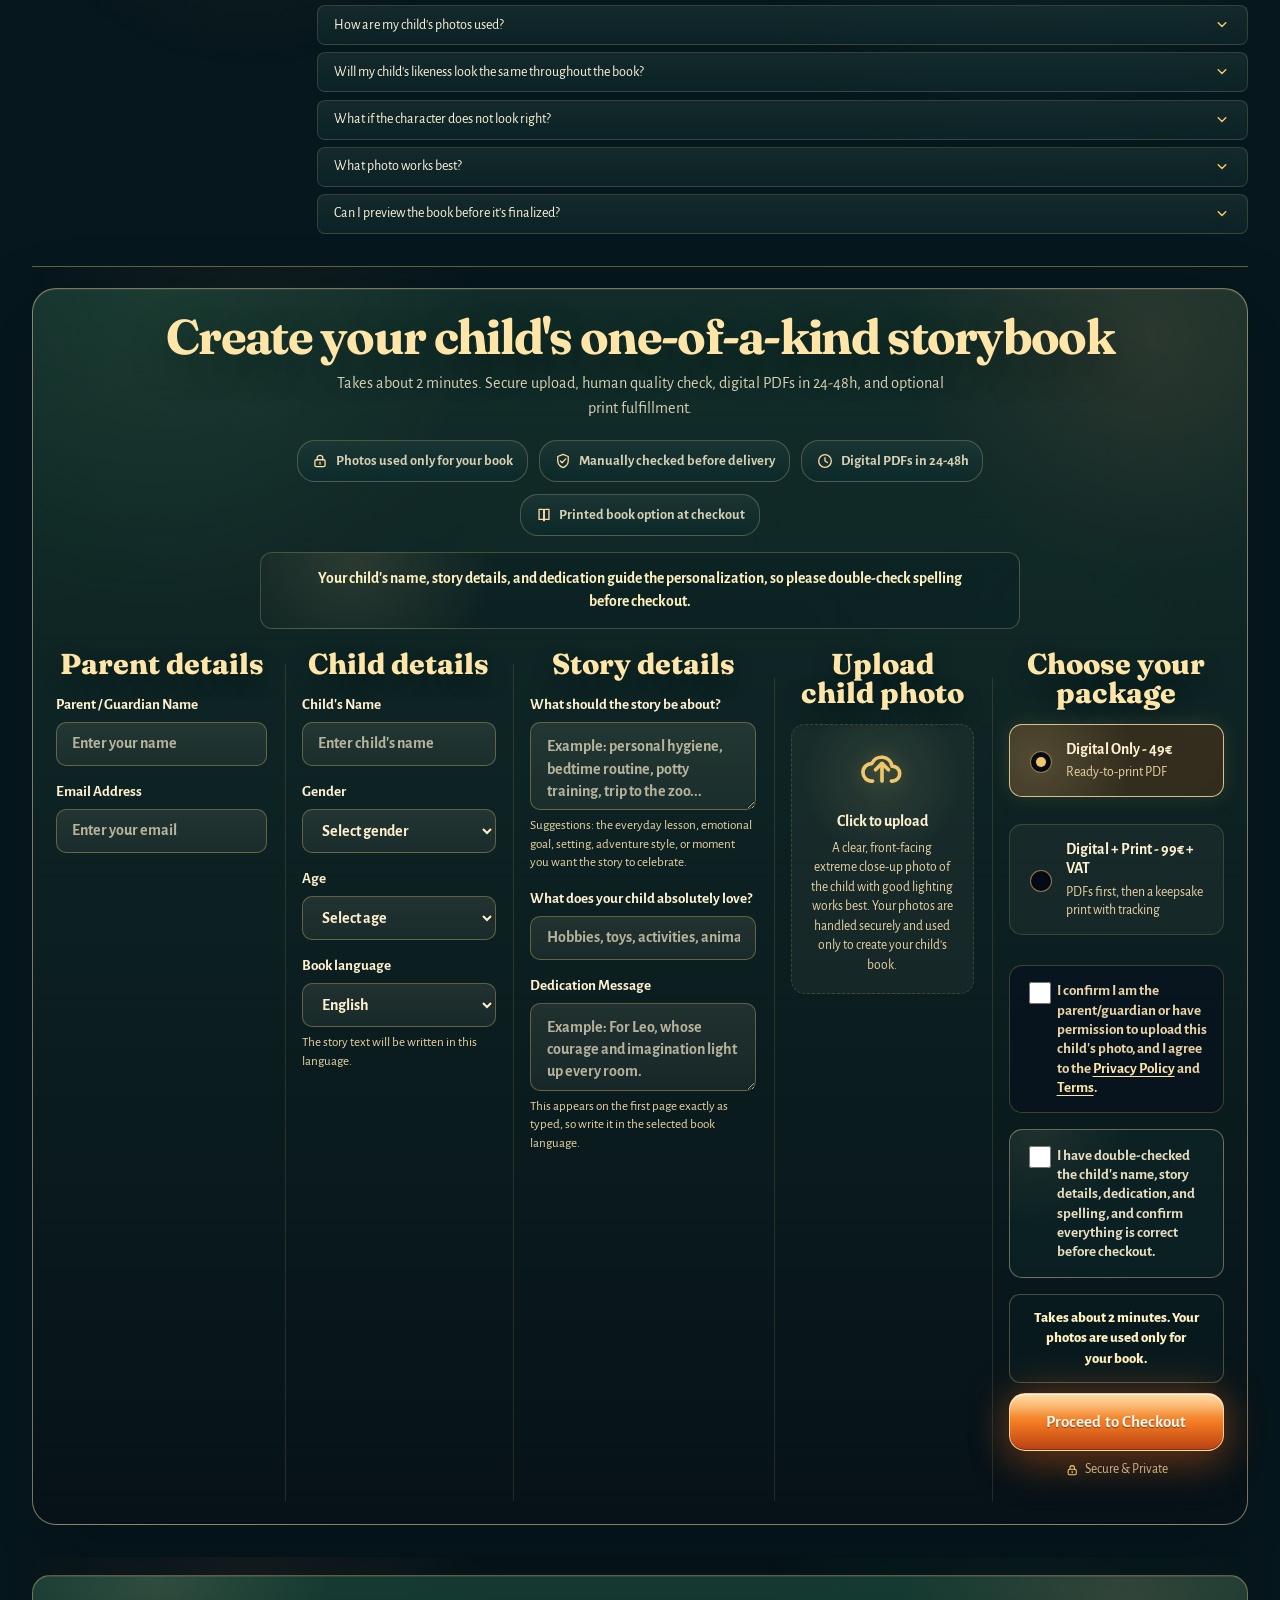
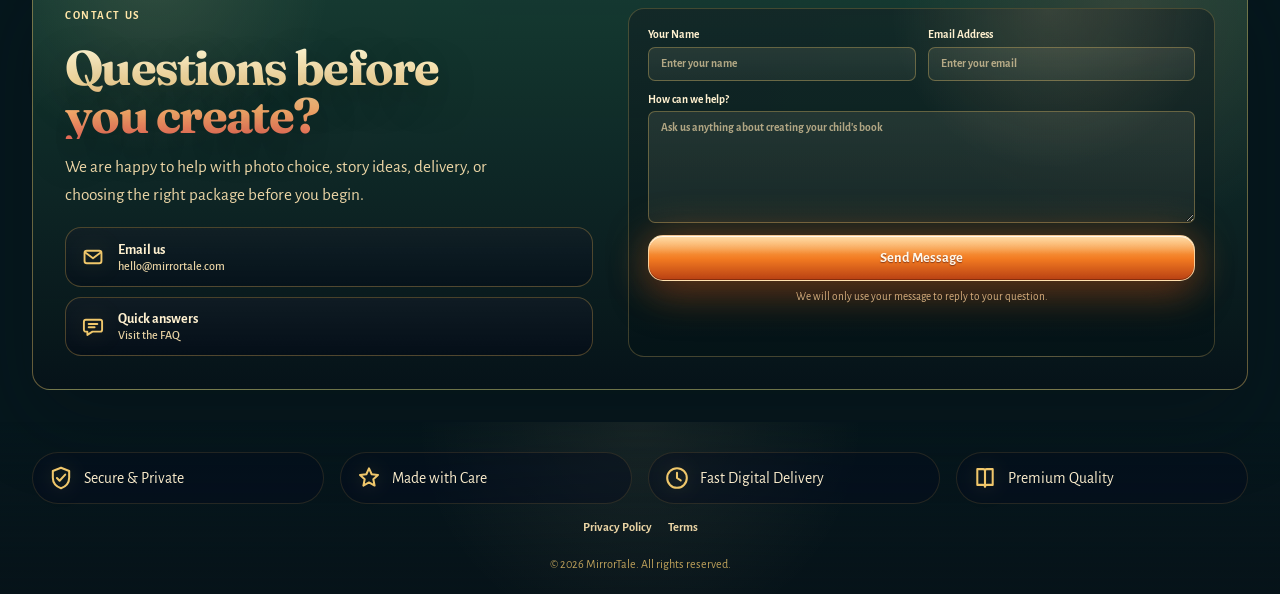
==== commit 6d9060a8: "Revamp MirrorTale landing experience" ====
--- a/index.html
+++ b/index.html
@@ -22,6 +22,7 @@
     />
     <link rel="stylesheet" href="styles.css?v=analytics-consent-1" />
     <link rel="stylesheet" href="styles/v3-home.css?v=1" />
+    <link rel="stylesheet" href="styles/v4-home.css?v=2" />
   </head>
   <body class="v3-home">
     <div class="sky-grain" aria-hidden="true"></div>
@@ -98,15 +99,6 @@
           <a href="#faq"><span class="nav-full">FAQ</span><span class="nav-short">FAQ</span></a>
         </nav>
         <div class="v3-header-actions">
-          <label class="v3-language" for="site-language">
-            <span class="visually-hidden">Site language</span>
-            <select id="site-language" name="site-language" data-site-language aria-label="Site language">
-              <option value="en">EN</option>
-              <option value="nl">NL</option>
-              <option value="fr">FR</option>
-              <option value="de">DE</option>
-            </select>
-          </label>
           <a class="v3-button v3-header-cta" href="#intake">Create Their Book</a>
         </div>
         <button
@@ -127,15 +119,7 @@
           <a href="#faq"><span class="nav-full">FAQ</span><span class="nav-short">FAQ</span></a>
         </nav>
         <div class="v3-mobile-utilities">
-          <label class="v3-language v3-language-mobile" for="site-language-mobile">
-            <span>Site language</span>
-            <select id="site-language-mobile" name="site-language-mobile" data-site-language aria-label="Site language">
-              <option value="en">EN</option>
-              <option value="nl">NL</option>
-              <option value="fr">FR</option>
-              <option value="de">DE</option>
-            </select>
-          </label>
+          <p class="v4-language-note">English site · More languages are coming soon</p>
           <div class="v3-mobile-legal">
             <a href="privacy.html">Privacy</a>
             <a href="terms.html">Terms</a>
@@ -146,15 +130,15 @@
     </header>
 
     <main id="top">
-      <section class="v3-hero">
+      <section class="v3-hero" aria-labelledby="hero-title">
         <div class="v3-hero-inner">
           <div class="v3-hero-copy">
-            <h1>
-              <span>Not just their name</span>
-              <span>in a story.</span>
+            <p class="v4-eyebrow">A one-of-one story for your child</p>
+            <h1 id="hero-title">
+              <span>More than their name.</span>
               <span class="v3-headline-accent">
-                <span class="headline-piece">Their face</span>
-                <span class="headline-piece">in it.</span>
+                <span class="headline-piece">They become</span>
+                <span class="headline-piece">the hero.</span>
               </span>
             </h1>
             <p class="v3-hero-lede">
@@ -190,6 +174,7 @@
               fetchpriority="high"
               alt="Child reading a glowing storybook"
             />
+            <figcaption class="v4-hero-caption">A keepsake made from their world</figcaption>
           </figure>
         </div>
       </section>
@@ -869,6 +854,7 @@
 
     <script src="analytics.js?v=ga4-consent-1"></script>
     <script src="assets/vendor/page-flip.browser.js"></script>
-    <script src="script.js?v=site-language-analytics-1"></script>
+    <script src="script.js?v=site-language-analytics-2"></script>
+    <script src="landing-v4.js?v=2"></script>
   </body>
 </html>
--- a/styles/v4-home.css
+++ b/styles/v4-home.css
@@ -0,0 +1,110 @@
+:root {
+  --v4-ink: #06171d;
+  --v4-ink-soft: #0c2830;
+  --v4-paper: #fff4d9;
+  --v4-gold: #f0c46f;
+  --v4-orange: #f47c2b;
+  --v4-line: rgba(240, 196, 111, 0.26);
+  --v4-radius: 24px;
+}
+
+.v3-home { color: var(--v4-paper); background: var(--v4-ink); }
+.v3-site-header { min-height: 76px; background: rgba(4, 20, 26, .92); }
+.v3-header-inner { min-height: 76px; grid-template-columns: minmax(170px, 1fr) auto minmax(190px, 1fr); }
+.v3-brand { font-size: clamp(1.9rem, 2.4vw, 2.45rem); }
+.v3-header-actions { gap: 0; }
+.v3-header-cta { min-height: 46px; padding-inline: 1.25rem; }
+
+.v3-hero { position: relative; padding: clamp(24px, 4vw, 56px) 0 clamp(64px, 7vw, 104px); overflow: clip; }
+.v3-hero::before { position: absolute; inset: 0; background: radial-gradient(circle at 80% 24%, rgba(76, 115, 97, .27), transparent 34%), linear-gradient(135deg, #07191f 0%, #0b2b31 57%, #102f2d 100%); content: ""; }
+.v3-hero-inner { position: relative; display: grid; grid-template-columns: minmax(0, .96fr) minmax(420px, 1.04fr); align-items: stretch; width: min(1240px, calc(100% - 64px)); min-height: 590px; margin: auto; border: 1px solid var(--v4-line); border-radius: var(--v4-radius); background: #0a252c; box-shadow: 0 28px 70px rgba(0, 0, 0, .25); overflow: hidden; }
+.v3-hero-copy { position: relative; z-index: 1; display: flex; flex-direction: column; justify-content: center; max-width: none; padding: clamp(48px, 7vw, 92px); background: linear-gradient(115deg, rgba(5, 20, 26, .98) 0%, rgba(7, 29, 35, .96) 83%, rgba(7, 29, 35, .72) 100%); }
+.v4-eyebrow { margin: 0 0 16px; color: var(--v4-gold); font-size: .75rem; font-weight: 800; letter-spacing: .15em; line-height: 1.2; text-transform: uppercase; }
+.v3-hero-copy h1 { max-width: 11ch; margin: 0; color: var(--v4-paper); font-size: clamp(3.4rem, 5.25vw, 5.6rem); line-height: .9; text-wrap: balance; }
+.v3-hero-copy h1 > span { display: block; }
+.v3-headline-accent { display: block; margin-top: .1em; color: #f2a15f; }
+.v3-headline-accent .headline-piece { display: inline; }
+.v3-hero-lede { max-width: 42ch; margin: 28px 0 0; color: rgba(255, 244, 217, .84); font-size: clamp(1.05rem, 1.5vw, 1.22rem); line-height: 1.58; }
+.v3-hero-actions { display: flex; flex-wrap: wrap; align-items: center; gap: 20px; margin-top: 28px; }
+.v3-hero-primary { min-height: 54px; padding-inline: 1.5rem; }
+.v3-text-link { color: var(--v4-gold); font-weight: 800; text-decoration: underline; text-decoration-color: rgba(240, 196, 111, .42); text-underline-offset: 5px; }
+.v3-price-line { margin: 18px 0 0; color: rgba(255, 244, 217, .7); font-size: .92rem; }
+.v3-proof-row { display: grid; grid-template-columns: repeat(3, 1fr); gap: 12px; margin: 34px 0 0; padding: 18px 0 0; border-top: 1px solid var(--v4-line); }
+.v3-proof-row li { gap: 8px; font-size: .82rem; }
+.v3-proof-icon { width: 22px; height: 22px; color: var(--v4-gold); }
+.v3-hero-art { position: relative; min-height: 100%; height: auto; margin: 0; background: #092027; }
+.v3-hero-art::before { position: absolute; z-index: 1; inset: 0; background: linear-gradient(90deg, #0b2930 0%, transparent 30%), linear-gradient(0deg, rgba(4, 16, 22, .54), transparent 42%); content: ""; }
+.v3-hero-image { width: 100%; height: 100%; min-height: 590px; object-fit: cover; object-position: center; }
+.v4-hero-caption { position: absolute; z-index: 2; right: 28px; bottom: 26px; margin: 0; padding: 9px 12px; border: 1px solid rgba(255, 244, 217, .32); border-radius: 999px; color: var(--v4-paper); background: rgba(6, 23, 29, .64); backdrop-filter: blur(10px); font-size: .78rem; }
+
+.proof-section, .examples, .moments, .trust, .pricing, .faq, .intake, .contact { scroll-margin-top: 92px; }
+.section-shell { width: min(1240px, calc(100% - 64px)); }
+.section-title h2, .example-intro h2, .pricing-heading h2, .faq-heading h2, .intake-heading h2 { text-wrap: balance; }
+.proof-flow { gap: 18px; }
+.proof-step, .moments-grid article, .trust-grid article { border-radius: 18px; }
+.proof-caption { text-align: center; }
+.proof-caption span { display: grid; place-items: center; margin-inline: auto; }
+.examples { padding-block: 72px; }
+.example-instruction { display: none; }
+.flipbook-preview-header p:last-child { max-width: 32ch; }
+.trust-orb { box-shadow: none; }
+.moments-grid article, .trust-grid article { padding: 28px; }
+.pricing-card { border-radius: 20px; }
+.intake-form { border-radius: 24px; }
+.v4-language-note { margin: 0; color: rgba(255, 244, 217, .72); font-size: .9rem; }
+
+.v3-mobile-sticky-cta { z-index: 60; }
+.v3-mobile-sticky-cta.is-visible { opacity: 1; pointer-events: auto; transform: translateY(0); }
+
+@media (max-width: 900px) {
+  .v3-header-inner { grid-template-columns: 1fr auto; width: min(100% - 40px, 700px); }
+  .v3-desktop-nav, .v3-header-actions { display: none; }
+  .v3-menu-toggle { display: inline-grid; }
+  .v3-mobile-menu { position: absolute; top: 100%; right: 0; left: 0; z-index: 55; display: block; padding: 18px 20px 24px; border-bottom: 1px solid var(--v4-line); background: #092129; box-shadow: 0 20px 34px rgba(0,0,0,.28); }
+  .v3-mobile-menu[hidden] { display: none; }
+  .v3-mobile-nav { display: grid; gap: 4px; }
+  .v3-mobile-nav a { padding: 13px 8px; font-size: 1.06rem; }
+  .v3-mobile-utilities { display: grid; gap: 18px; margin-top: 18px; padding-top: 18px; border-top: 1px solid var(--v4-line); }
+  .v3-mobile-legal { margin: 0; }
+  .v3-hero-inner { grid-template-columns: 1fr; min-height: 0; }
+  .v3-hero-copy { padding: 52px; }
+  .v3-hero-art { min-height: 460px; }
+  .v3-hero-image { min-height: 460px; }
+  .v3-hero-art::before { background: linear-gradient(180deg, #0b2930 0%, transparent 24%), linear-gradient(0deg, rgba(4, 16, 22, .56), transparent 48%); }
+}
+
+@media (max-width: 620px) {
+  .v3-site-header, .v3-header-inner { min-height: 68px; }
+  .v3-header-inner, .section-shell, .v3-hero-inner { width: calc(100% - 28px); }
+  .v3-brand { font-size: 1.9rem; }
+  .v3-menu-toggle { width: 46px; height: 46px; }
+  .v3-hero { padding: 14px 0 52px; }
+  .v3-hero-inner { border-radius: 18px; }
+  .v3-hero-copy { padding: 38px 28px 34px; }
+  .v4-eyebrow { margin-bottom: 14px; font-size: .68rem; }
+  .v3-hero-copy h1 { font-size: clamp(3.2rem, 14vw, 4.1rem); line-height: .92; }
+  .v3-hero-lede { margin-top: 22px; font-size: 1.05rem; }
+  .v3-hero-actions { display: grid; gap: 16px; margin-top: 24px; }
+  .v3-hero-primary { width: 100%; }
+  .v3-text-link { justify-self: start; }
+  .v3-proof-row { grid-template-columns: 1fr; gap: 10px; margin-top: 25px; }
+  .v3-proof-row li { justify-content: flex-start; }
+  .v3-hero-art, .v3-hero-image { min-height: 360px; height: 360px; }
+  .v3-hero-image { object-position: 58% center; }
+  .v4-hero-caption { right: 16px; bottom: 16px; font-size: .7rem; }
+  .proof-section, .examples, .moments, .trust, .pricing, .faq, .intake, .contact { scroll-margin-top: 80px; }
+  .proof-flow { grid-template-columns: 1fr; }
+  .proof-step { display: grid; grid-template-columns: 96px 1fr; gap: 16px; align-items: center; padding: 12px; }
+  .proof-image { aspect-ratio: 1; }
+  .proof-caption { text-align: left; }
+  .proof-caption span { margin: 0 0 7px; }
+  .moments-grid, .trust-grid { grid-template-columns: 1fr; }
+  .moments-grid article, .trust-grid article { min-height: 0; }
+  .pricing-cards { grid-template-columns: 1fr; }
+  .intake-form { padding: 24px 18px; }
+  .v3-mobile-sticky-cta { right: 14px; bottom: max(12px, env(safe-area-inset-bottom)); left: 14px; min-height: 60px; border-radius: 14px; }
+}
+
+@media (prefers-reduced-motion: reduce) {
+  .v3-site-header, .v3-mobile-sticky-cta, .v3-button { transition: none; }
+}
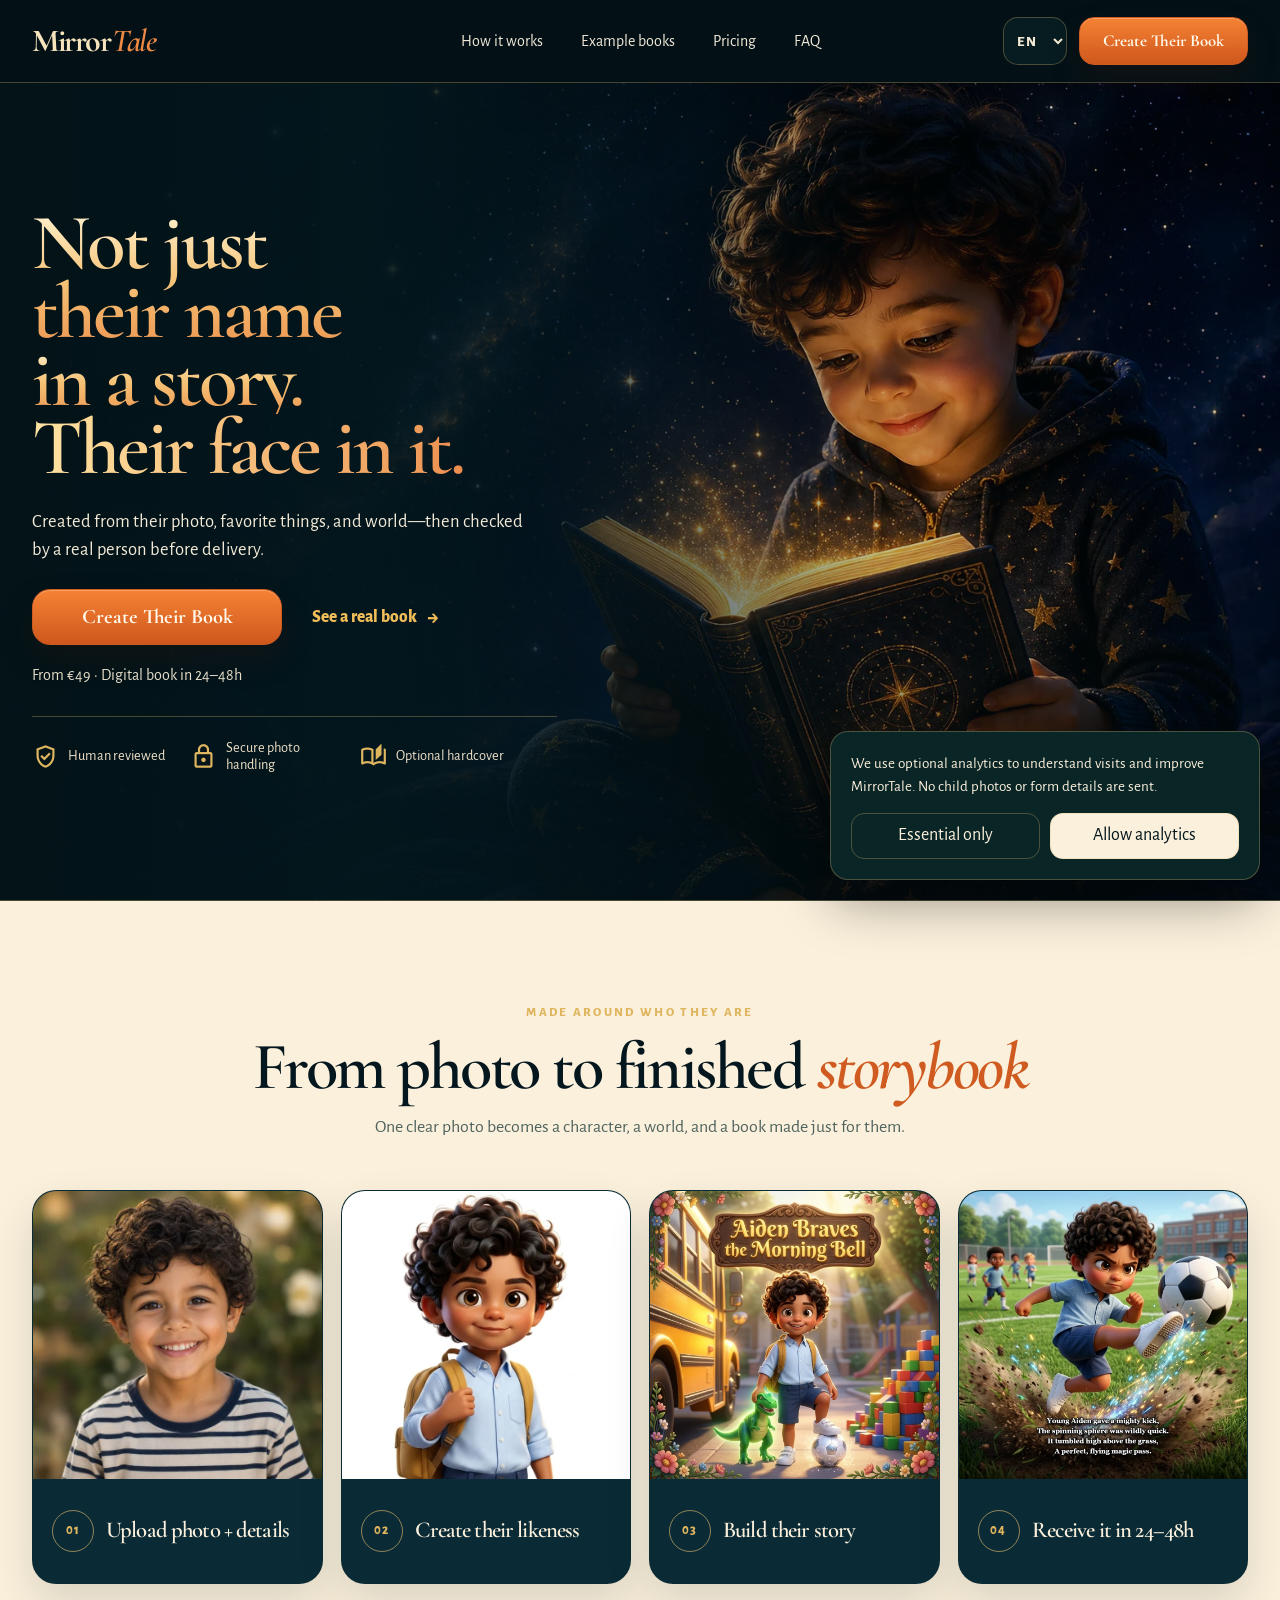
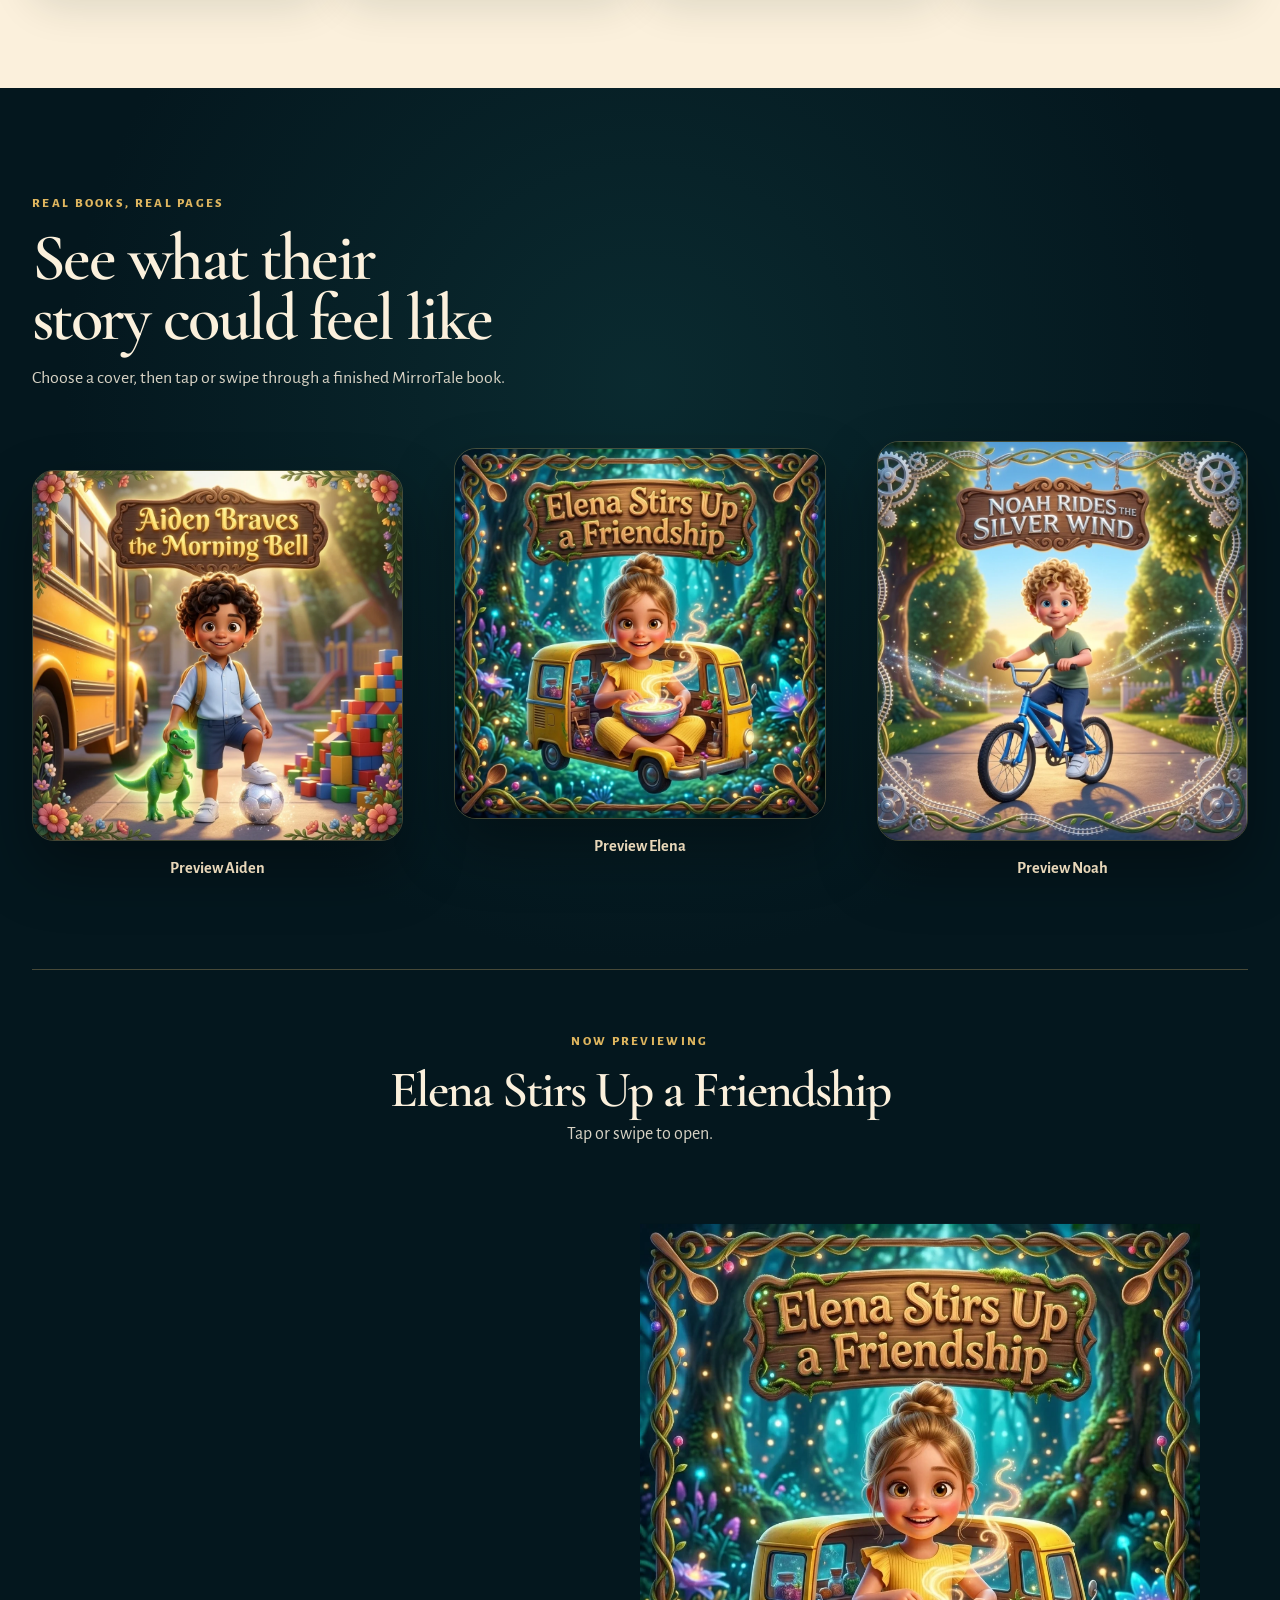
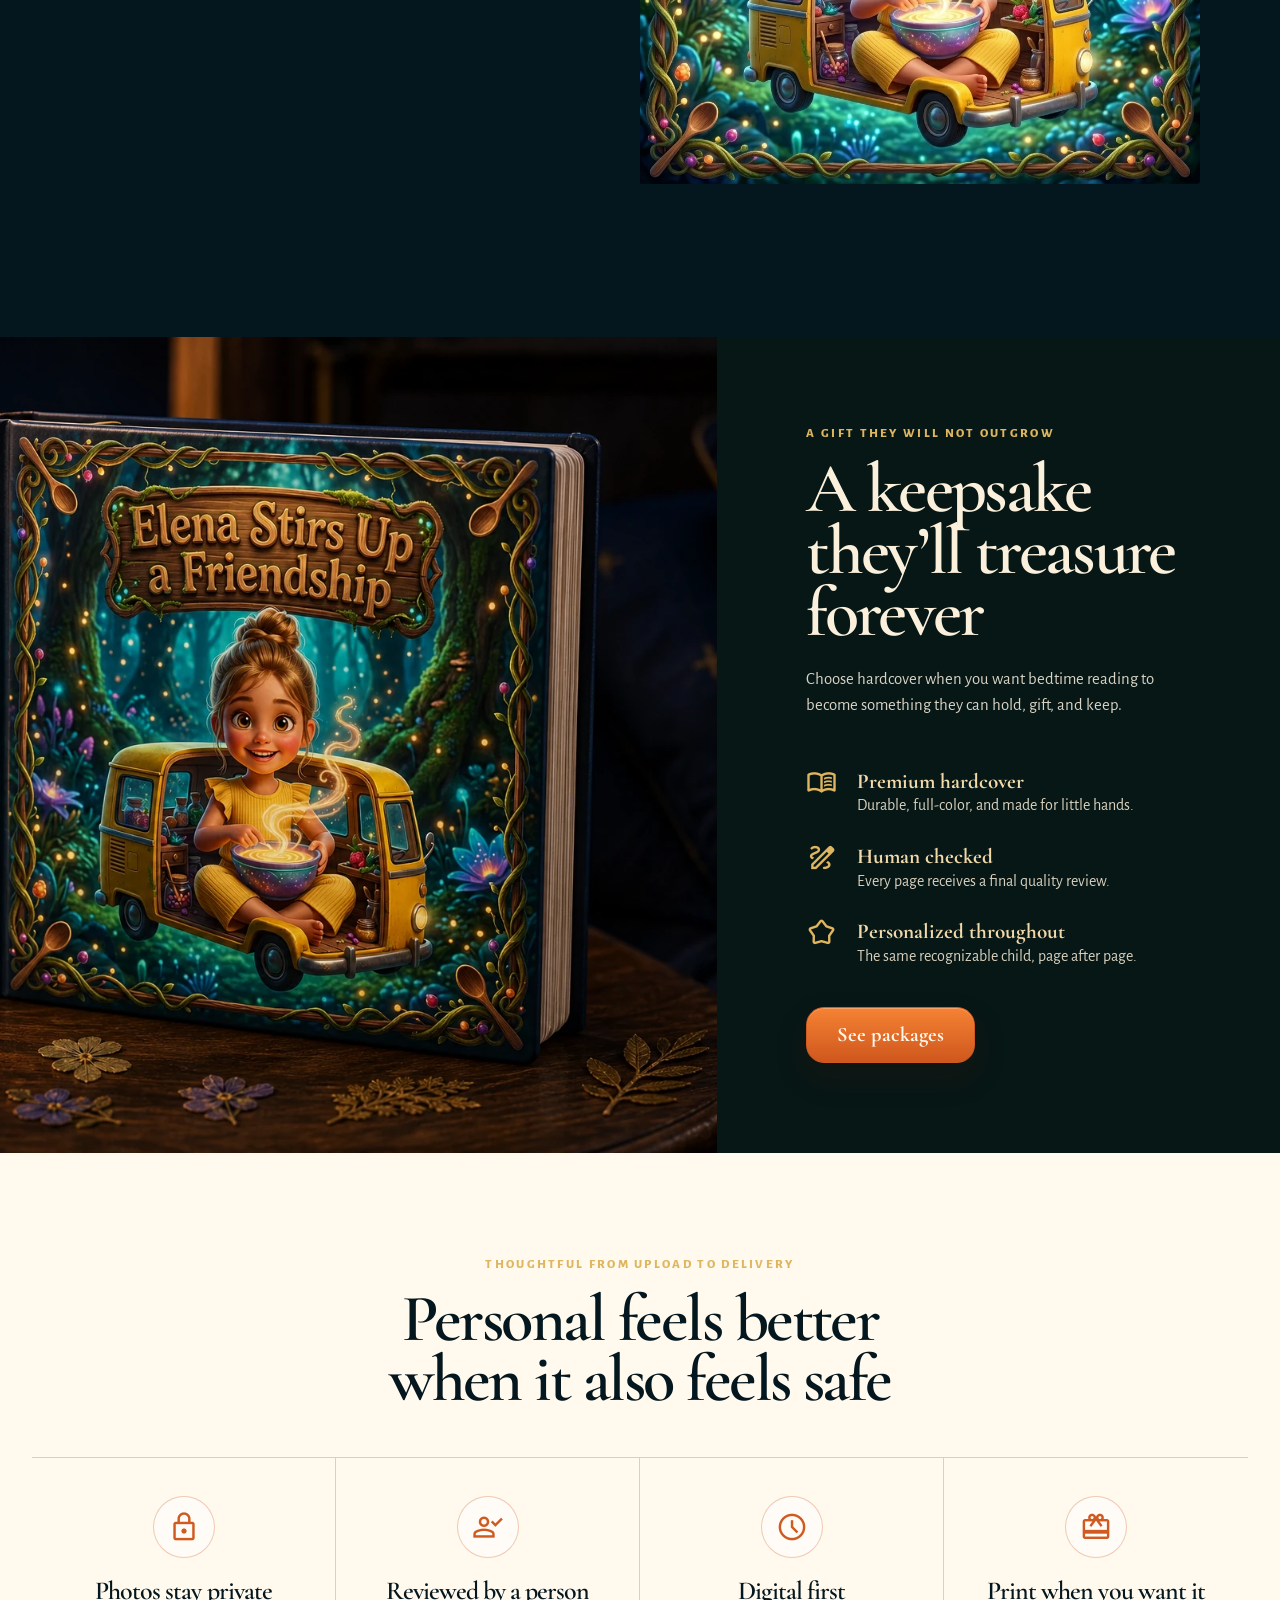
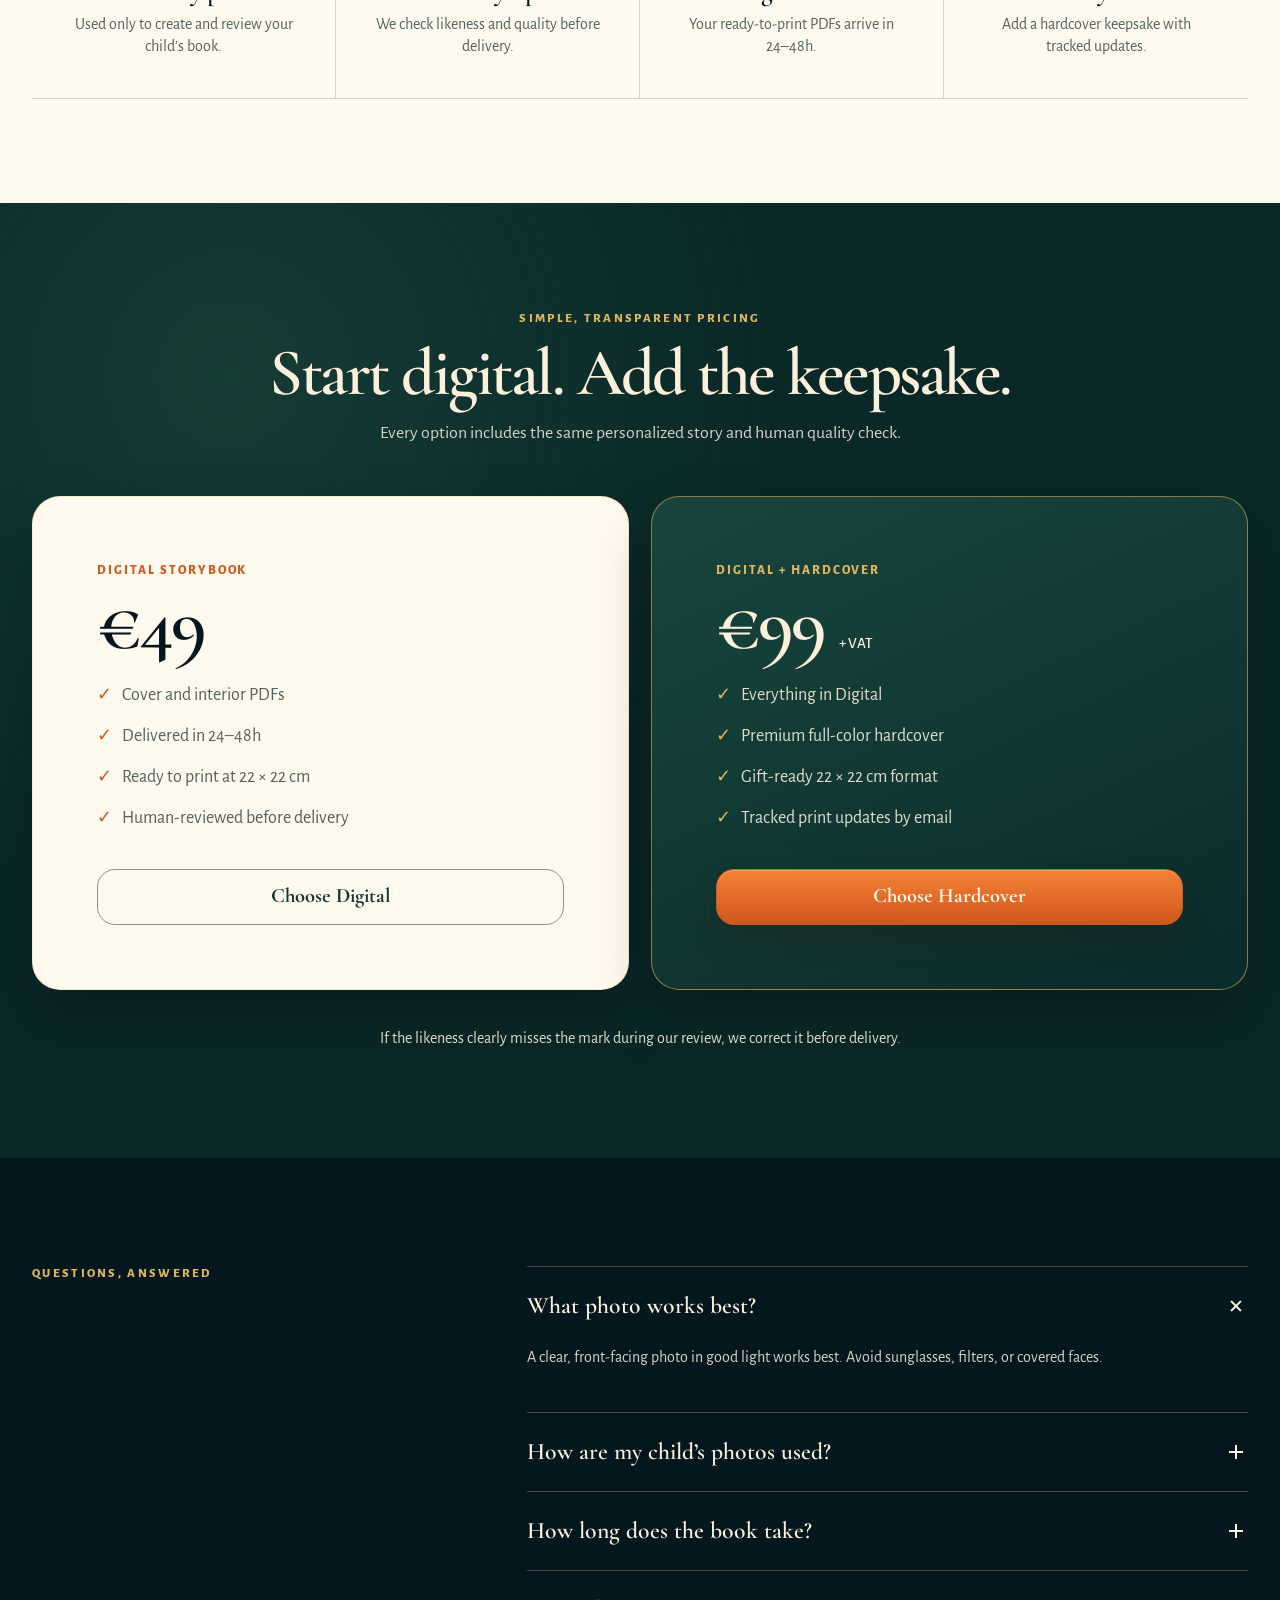
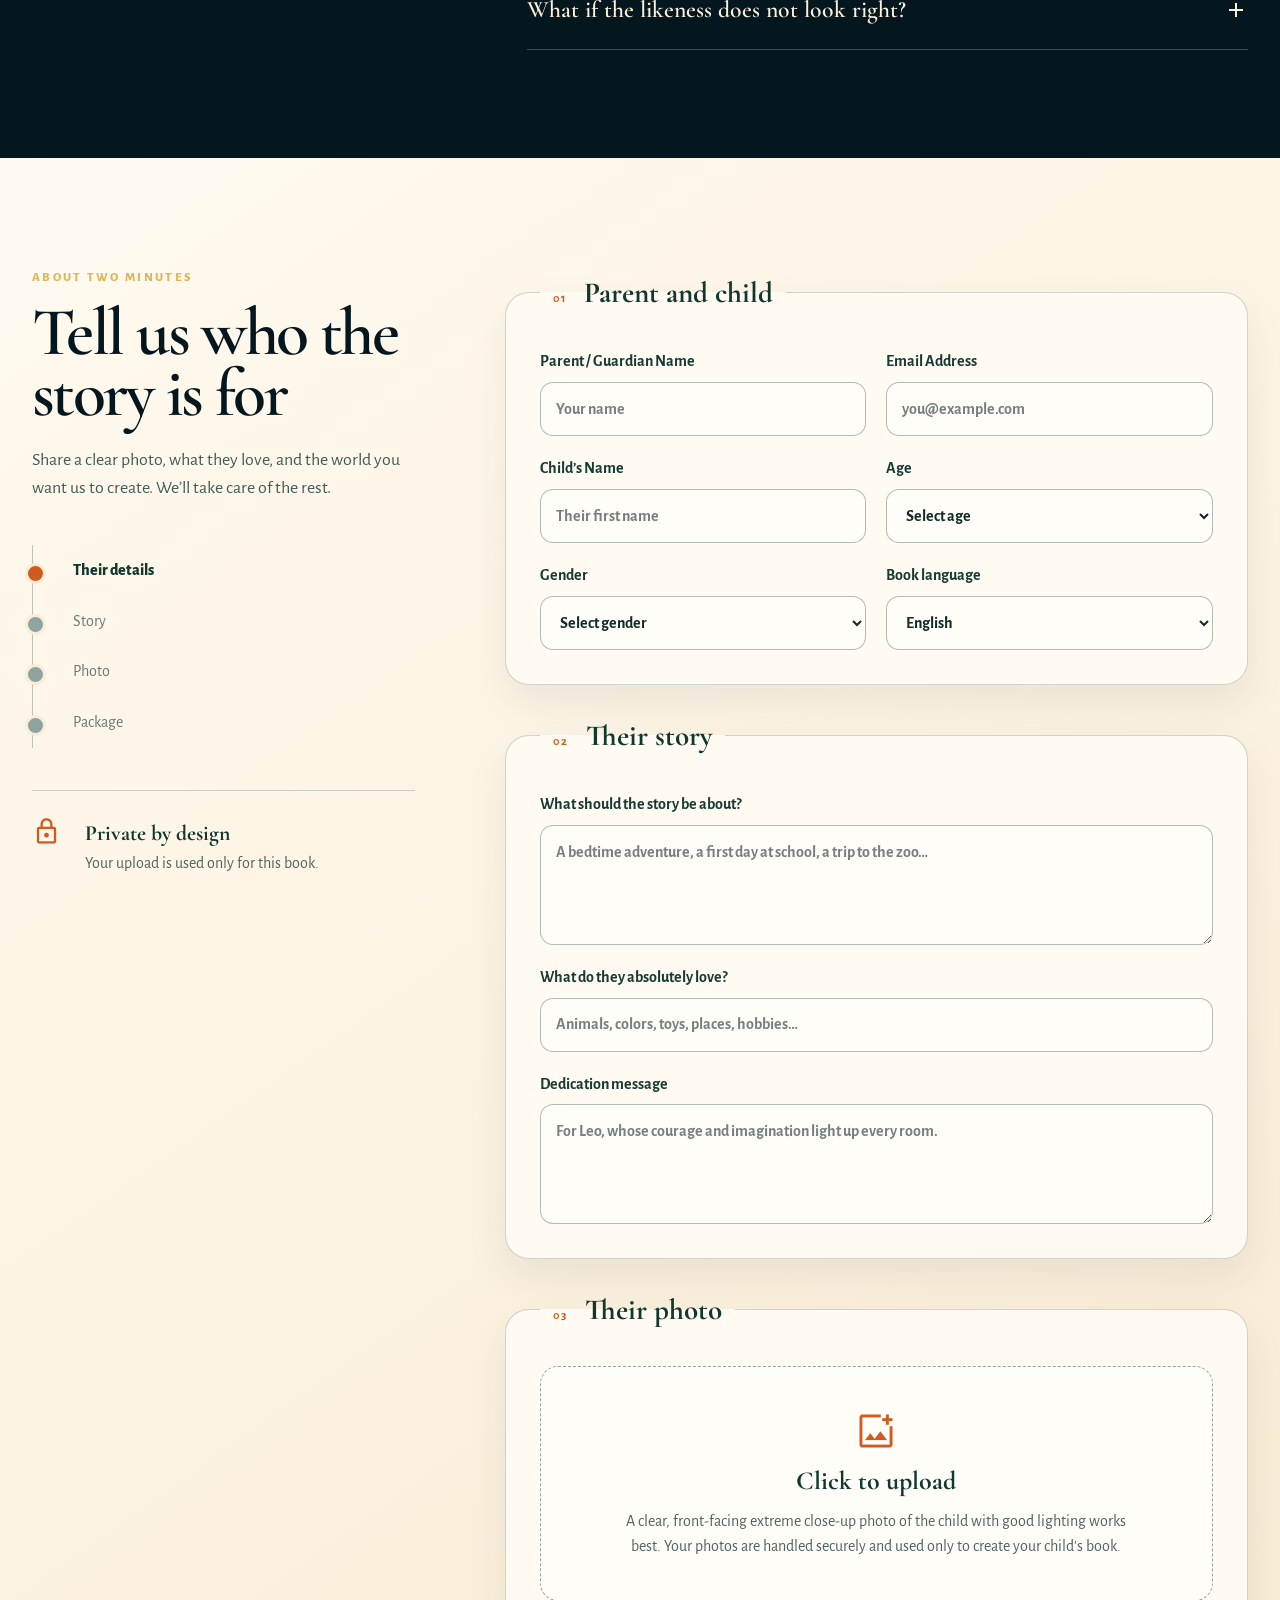
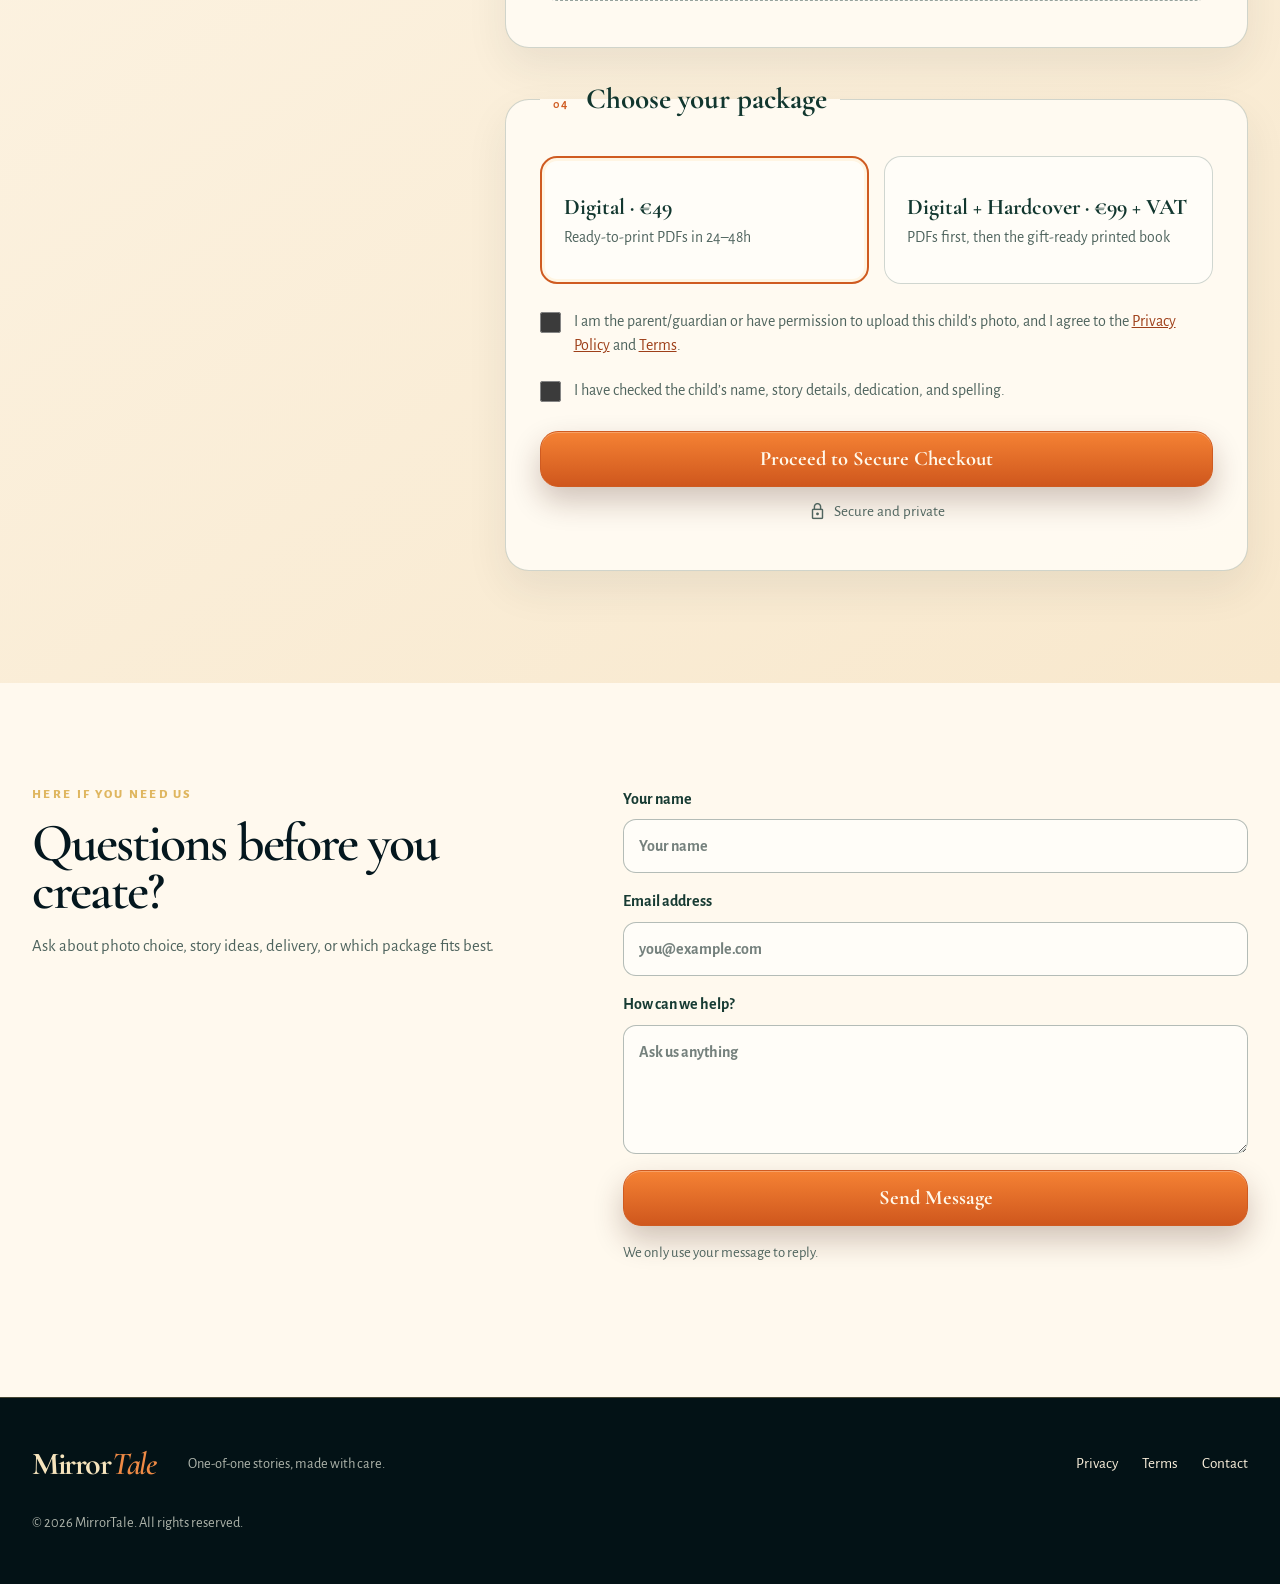
==== commit 144efba5: "Add multilingual landing experience" ====
--- a/index.html
+++ b/index.html
@@ -1,860 +1,294 @@
-<!DOCTYPE html>
+<!doctype html>
 <html lang="en">
   <head>
     <meta charset="UTF-8" />
     <meta name="viewport" content="width=device-width, initial-scale=1.0" />
-    <meta
-      name="description"
-      content="MirrorTale creates premium personalized children's books where your child becomes the hero of a magical storybook."
-    />
+    <meta name="description" content="MirrorTale creates premium personalized children's books, illustrated from your child's photo and reviewed by a real person." />
     <meta name="mirrortale-api-base-url" content="https://api.mirrortale.com" />
     <meta name="ga4-measurement-id" content="G-BNKDF9J9E5" />
-    <title>MirrorTale | Personalized Children's Books</title>
+    <title>MirrorTale | A Story Only They Could Star In</title>
     <link rel="preconnect" href="https://fonts.googleapis.com" />
     <link rel="preconnect" href="https://fonts.gstatic.com" crossorigin />
-    <link
-      href="https://fonts.googleapis.com/css2?family=Alegreya+Sans:wght@400;500;700;800&family=Cormorant+Garamond:ital,wght@1,700;1,800&family=Fraunces:ital,opsz,wght@0,9..144,500;0,9..144,600;0,9..144,700;0,9..144,800;1,9..144,700;1,9..144,800&display=swap"
-      rel="stylesheet"
-    />
-    <link
-      href="https://fonts.googleapis.com/css2?family=Material+Symbols+Outlined:opsz,wght,FILL,GRAD@24,400,0,0"
-      rel="stylesheet"
-    />
-    <link rel="stylesheet" href="styles.css?v=analytics-consent-1" />
-    <link rel="stylesheet" href="styles/v3-home.css?v=1" />
-    <link rel="stylesheet" href="styles/v4-home.css?v=2" />
+    <link href="https://fonts.googleapis.com/css2?family=Alegreya+Sans:wght@400;500;600;700;800&family=Cormorant+Garamond:ital,wght@0,500;0,600;0,700;1,600&display=swap" rel="stylesheet" />
+    <link href="https://fonts.googleapis.com/css2?family=Material+Symbols+Outlined:opsz,wght,FILL,GRAD@24,400,0,0" rel="stylesheet" />
+    <link rel="stylesheet" href="styles/v5-home.css?v=4" />
   </head>
-  <body class="v3-home">
-    <div class="sky-grain" aria-hidden="true"></div>
-    <svg class="icon-sprite" aria-hidden="true" focusable="false" xmlns="http://www.w3.org/2000/svg">
-      <symbol id="icon-face" viewBox="0 0 24 24">
-        <path d="M7.5 8.4c1.1-1.1 2.6-1.7 4.5-1.7s3.4.6 4.5 1.7" />
-        <path d="M6.8 11.8c.6 4 2.5 6 5.2 6s4.6-2 5.2-6" />
-        <path d="M9 11.2h.1M15 11.2h.1" />
-        <path d="M9.8 14.8c1.3 1 3.1 1 4.4 0" />
-        <path d="M4.5 12.4c0-4.8 3-8 7.5-8s7.5 3.2 7.5 8c0 4.7-3 7.4-7.5 7.4s-7.5-2.7-7.5-7.4Z" />
-      </symbol>
-      <symbol id="icon-shield-check" viewBox="0 0 24 24">
-        <path d="M12 3.2 19 6v5.7c0 4.4-2.7 7.4-7 9.1-4.3-1.7-7-4.7-7-9.1V6l7-2.8Z" />
-        <path d="m8.5 12 2.3 2.3 4.8-5.2" />
-      </symbol>
-      <symbol id="icon-clock" viewBox="0 0 24 24">
-        <circle cx="12" cy="12" r="8.4" />
-        <path d="M12 7.5V12l3.2 2.1" />
-      </symbol>
-      <symbol id="icon-book" viewBox="0 0 24 24">
-        <path d="M5.4 4.4h5.1c1 0 1.5.5 1.5 1.5v13.4c0-.9-.7-1.4-1.7-1.4H5.4V4.4Z" />
-        <path d="M18.6 4.4h-5.1c-1 0-1.5.5-1.5 1.5v13.4c0-.9.7-1.4 1.7-1.4h4.9V4.4Z" />
-        <path d="M12 5.9v13.4" />
-      </symbol>
-      <symbol id="icon-heart" viewBox="0 0 24 24">
-        <path d="M12 19.2S5 15.3 5 9.8c0-2.1 1.5-3.7 3.5-3.7 1.4 0 2.6.8 3.5 2 .9-1.2 2.1-2 3.5-2 2 0 3.5 1.6 3.5 3.7 0 5.5-7 9.4-7 9.4Z" />
-      </symbol>
-      <symbol id="icon-star" viewBox="0 0 24 24">
-        <path d="m12 3.8 2.3 5 5.4.6-4 3.7 1.1 5.4L12 15.8l-4.8 2.7 1.1-5.4-4-3.7 5.4-.6L12 3.8Z" />
-      </symbol>
-      <symbol id="icon-lock" viewBox="0 0 24 24">
-        <rect x="5.2" y="10.3" width="13.6" height="9.2" rx="2" />
-        <path d="M8.2 10.3V8.2a3.8 3.8 0 0 1 7.6 0v2.1" />
-        <path d="M12 14v2.2" />
-      </symbol>
-      <symbol id="icon-mail" viewBox="0 0 24 24">
-        <rect x="4.2" y="6.2" width="15.6" height="11.6" rx="2.1" />
-        <path d="m5.2 8 6.8 5.2L18.8 8" />
-      </symbol>
-      <symbol id="icon-message" viewBox="0 0 24 24">
-        <path d="M5.4 5.3h13.2c1 0 1.8.8 1.8 1.8v7.4c0 1-.8 1.8-1.8 1.8h-7.1l-4.7 3v-3H5.4c-1 0-1.8-.8-1.8-1.8V7.1c0-1 .8-1.8 1.8-1.8Z" />
-        <path d="M8 9.2h8" />
-        <path d="M8 12.2h5.5" />
-      </symbol>
-      <symbol id="icon-upload" viewBox="0 0 24 24">
-        <path d="M7.5 17.8H7a4.2 4.2 0 0 1 .1-8.4 5.1 5.1 0 0 1 9.7 1.2 3.6 3.6 0 0 1 .2 7.2h-.5" />
-        <path d="M12 17.8V9.5" />
-        <path d="m8.9 12.4 3.1-3.1 3.1 3.1" />
-      </symbol>
-      <symbol id="icon-chevron" viewBox="0 0 24 24">
-        <path d="m7 9 5 5 5-5" />
-      </symbol>
-      <symbol id="icon-check" viewBox="0 0 24 24">
-        <path d="m5.5 12.5 4.1 4.1 8.9-9.2" />
-      </symbol>
-      <symbol id="icon-arrow" viewBox="0 0 24 24">
-        <path d="M5 12h13" />
-        <path d="m13 7 5 5-5 5" />
-      </symbol>
-      <symbol id="icon-sparkle" viewBox="0 0 24 24">
-        <path d="M12 3.5 14.1 9l5.4 2.1-5.4 2.1L12 18.5l-2.1-5.3-5.4-2.1L9.9 9 12 3.5Z" />
-      </symbol>
-    </svg>
-
-    <header class="v3-site-header">
-      <div class="v3-header-inner">
-        <a class="v3-brand" href="#top" aria-label="MirrorTale home">
-          <span class="v3-brand-mirror">Mirror</span><span class="v3-brand-tale">Tale</span>
-        </a>
-        <nav class="v3-nav v3-desktop-nav" aria-label="Primary navigation">
-          <a href="#how-it-works"><span class="nav-full">How It Works</span><span class="nav-short">How</span></a>
-          <a href="#examples"><span class="nav-full">Example Books</span><span class="nav-short">Books</span></a>
-          <a href="#pricing"><span class="nav-full">Pricing</span><span class="nav-short">Pricing</span></a>
-          <a href="#faq"><span class="nav-full">FAQ</span><span class="nav-short">FAQ</span></a>
+  <body class="v5-home">
+    <a class="skip-link" href="#main">Skip to content</a>
+
+    <header class="v3-site-header v5-header">
+      <div class="v5-header-inner">
+        <a class="v5-wordmark" href="#top" aria-label="MirrorTale home"><span>Mirror</span><em>Tale</em></a>
+        <nav class="v5-desktop-nav" aria-label="Primary navigation">
+          <a href="#how-it-works">How it works</a>
+          <a href="#examples">Example books</a>
+          <a href="#pricing">Pricing</a>
+          <a href="#faq">FAQ</a>
         </nav>
-        <div class="v3-header-actions">
-          <a class="v3-button v3-header-cta" href="#intake">Create Their Book</a>
-        </div>
-        <button
-          class="v3-menu-toggle"
-          type="button"
-          aria-expanded="false"
-          aria-controls="v3-mobile-menu"
-          aria-label="Open menu"
-        >
-          <span class="material-symbols-outlined" aria-hidden="true">menu</span>
-        </button>
+        <div class="v5-header-controls">
+          <label class="v5-site-language">
+            <span class="visually-hidden">Site language</span>
+            <select name="site-language" data-site-language aria-label="Site language">
+              <option value="en">EN</option>
+              <option value="nl">NL</option>
+              <option value="fr">FR</option>
+              <option value="de">DE</option>
+            </select>
+          </label>
+          <a class="v5-button v5-button-small v5-header-cta" href="#intake">Create Their Book</a>
+          <button class="site-menu-toggle" type="button" aria-expanded="false" aria-controls="site-mobile-menu" aria-label="Open menu">
+            <span class="material-symbols-outlined" aria-hidden="true">menu</span>
+          </button>
+        </div>
       </div>
-      <div class="v3-mobile-menu" id="v3-mobile-menu" hidden>
-        <nav class="v3-nav v3-mobile-nav" aria-label="Mobile navigation">
-          <a href="#how-it-works"><span class="nav-full">How It Works</span><span class="nav-short">How</span></a>
-          <a href="#examples"><span class="nav-full">Example Books</span><span class="nav-short">Books</span></a>
-          <a href="#pricing"><span class="nav-full">Pricing</span><span class="nav-short">Pricing</span></a>
-          <a href="#faq"><span class="nav-full">FAQ</span><span class="nav-short">FAQ</span></a>
+      <div class="site-mobile-menu" id="site-mobile-menu" hidden>
+        <nav aria-label="Mobile navigation">
+          <a href="#how-it-works">How it works</a>
+          <a href="#examples">Example books</a>
+          <a href="#pricing">Pricing</a>
+          <a href="#faq">FAQ</a>
+          <a href="#intake">Create Their Book</a>
         </nav>
-        <div class="v3-mobile-utilities">
-          <p class="v4-language-note">English site · More languages are coming soon</p>
-          <div class="v3-mobile-legal">
-            <a href="privacy.html">Privacy</a>
-            <a href="terms.html">Terms</a>
-            <a href="#contact">Support</a>
-          </div>
-        </div>
+        <p>Secure photo handling · Human reviewed · English website</p>
       </div>
     </header>
 
-    <main id="top">
-      <section class="v3-hero" aria-labelledby="hero-title">
-        <div class="v3-hero-inner">
-          <div class="v3-hero-copy">
-            <p class="v4-eyebrow">A one-of-one story for your child</p>
-            <h1 id="hero-title">
-              <span>More than their name.</span>
-              <span class="v3-headline-accent">
-                <span class="headline-piece">They become</span>
-                <span class="headline-piece">the hero.</span>
-              </span>
-            </h1>
-            <p class="v3-hero-lede">
-              Created from their photo, favorite things, and world—then checked by a real person before delivery.
-            </p>
-            <div class="v3-hero-actions" aria-label="Hero actions">
-              <a class="v3-button v3-hero-primary" href="#intake">Create Their Book</a>
-              <a class="v3-text-link" href="#examples">See a real book →</a>
-            </div>
-            <p class="v3-price-line">From €49 · Digital book in 24–48h</p>
-            <ul class="v3-proof-row" aria-label="Key trust points">
-              <li>
-                <svg class="v3-proof-icon" aria-hidden="true"><use href="#icon-face"></use></svg>
-                <span>Recognizable likeness</span>
-              </li>
-              <li>
-                <svg class="v3-proof-icon" aria-hidden="true"><use href="#icon-shield-check"></use></svg>
-                <span>Human-reviewed</span>
-              </li>
-              <li>
-                <svg class="v3-proof-icon" aria-hidden="true"><use href="#icon-book"></use></svg>
-                <span>Optional hardcover</span>
-              </li>
-            </ul>
-          </div>
-
-          <figure class="v3-hero-art">
-            <img
-              class="v3-hero-image"
-              src="assets/hero-child-book.webp"
-              width="1536"
-              height="1024"
-              fetchpriority="high"
-              alt="Child reading a glowing storybook"
-            />
-            <figcaption class="v4-hero-caption">A keepsake made from their world</figcaption>
-          </figure>
-        </div>
-      </section>
-
-      <section class="proof-section section-shell" id="how-it-works">
-        <div class="section-title centered reveal">
-          <span class="sparkline" aria-hidden="true"></span>
-          <h2>From photo to finished <span class="title-accent title-accent-storybook">storybook</span></h2>
-          <span class="sparkline" aria-hidden="true"></span>
-        </div>
-
-        <div class="proof-flow reveal">
-          <article class="proof-step">
-            <div class="proof-image">
-              <img src="assets/proof-photo.webp" width="620" height="620" alt="Uploaded child portrait" />
-            </div>
-            <div class="proof-caption">
-              <span>1</span>
-              <p>Upload photo + details</p>
-            </div>
-          </article>
-          <span class="flow-arrow material-symbols-outlined" aria-hidden="true">arrow_forward</span>
-          <article class="proof-step">
-            <div class="proof-image">
-              <img src="assets/proof-aiden-anchor.webp" width="705" height="705" alt="Illustrated likeness of Aiden" />
-            </div>
-            <div class="proof-caption">
-              <span>2</span>
-              <p>Create illustrated likeness</p>
-            </div>
-          </article>
-          <span class="flow-arrow material-symbols-outlined" aria-hidden="true">arrow_forward</span>
-          <article class="proof-step">
-            <div class="proof-image cover-proof real-cover-proof">
-              <img src="assets/books/aiden/cover-front.webp" width="1024" height="1024" alt="Aiden Braves the Morning Bell book cover" />
-            </div>
-            <div class="proof-caption">
-              <span>3</span>
-              <p>Build personalized story</p>
-            </div>
-          </article>
-          <span class="flow-arrow material-symbols-outlined" aria-hidden="true">arrow_forward</span>
-          <article class="proof-step">
-            <div class="proof-image">
-              <img src="assets/books/aiden/page-14.webp" width="1024" height="1024" alt="Aiden soccer story scene" />
-            </div>
-            <div class="proof-caption">
-              <span>4</span>
-              <p>Receive book in 24–48h</p>
-            </div>
-          </article>
-        </div>
-      </section>
-
-      <section class="examples section-shell" id="examples">
-        <div class="example-intro reveal">
-          <h2>Example books</h2>
-          <span class="gold-rule" aria-hidden="true"></span>
-          <p>Flip through a real MirrorTale book below to see the story quality, personalization, and finished pages your child receives.</p>
-          <a
-            class="button button-outline"
-            href="#noah-flipbook"
-            data-preview-target="noah-flipbook"
-            data-book-key="elena"
-          >
-            View Book Preview
-          </a>
-        </div>
-
-        <div class="example-gallery reveal">
-          <p class="example-instruction">
-            Click or tap any cover to open the interactive book preview below.
-          </p>
-
+    <main id="main">
+      <section class="v5-hero" id="top" aria-labelledby="hero-title">
+        <div class="v5-hero-shade" aria-hidden="true"></div>
+        <div class="v5-hero-content">
+          <h1 id="hero-title"><span>Not just their name</span><span>in a story.</span><em>Their face in it.</em></h1>
+          <p class="v5-hero-copy">Created from their photo, favorite things, and world—then checked by a real person before delivery.</p>
+          <div class="v5-hero-actions">
+            <a class="v5-button v5-hero-primary" href="#intake">Create Their Book</a>
+            <a class="v5-text-link" href="#examples">See a real book <span aria-hidden="true">→</span></a>
+          </div>
+          <p class="v5-price-note">From €49 · Digital book in 24–48h</p>
+          <ul class="v5-trust-line" aria-label="Key assurances">
+            <li><span class="material-symbols-outlined" aria-hidden="true">verified_user</span>Human reviewed</li>
+            <li><span class="material-symbols-outlined" aria-hidden="true">lock</span>Secure photo handling</li>
+            <li><span class="material-symbols-outlined" aria-hidden="true">auto_stories</span>Optional hardcover</li>
+          </ul>
+        </div>
+        <img class="v5-hero-image" src="assets/hero-child-book.webp" width="1536" height="1024" fetchpriority="high" alt="Child reading a glowing storybook beneath a starry sky" />
+      </section>
+
+      <section class="v5-process" id="how-it-works" aria-labelledby="process-title">
+        <header class="v5-section-heading v5-section-heading-dark">
+          <p class="v5-kicker">Made around who they are</p>
+          <h2 id="process-title">From photo to finished <em>storybook</em></h2>
+          <p>One clear photo becomes a character, a world, and a book made just for them.</p>
+        </header>
+        <div class="v5-process-grid">
+          <figure class="v5-process-step">
+            <img src="assets/proof-photo.webp" width="620" height="620" alt="Clear portrait uploaded for a personalized book" />
+            <figcaption><span>01</span><h3>Upload photo + details</h3></figcaption>
+          </figure>
+          <figure class="v5-process-step">
+            <img src="assets/proof-aiden-anchor.webp" width="705" height="705" alt="Illustrated character created from the child portrait" />
+            <figcaption><span>02</span><h3>Create their likeness</h3></figcaption>
+          </figure>
+          <figure class="v5-process-step">
+            <img src="assets/books/aiden/cover-front.webp" width="1024" height="1024" alt="Aiden Braves the Morning Bell personalized book cover" />
+            <figcaption><span>03</span><h3>Build their story</h3></figcaption>
+          </figure>
+          <figure class="v5-process-step">
+            <img src="assets/books/aiden/page-14.webp" width="1024" height="1024" alt="Finished personalized story page featuring Aiden" />
+            <figcaption><span>04</span><h3>Receive it in 24–48h</h3></figcaption>
+          </figure>
+        </div>
+      </section>
+
+      <section class="v5-examples" id="examples" aria-labelledby="examples-title">
+        <div class="v5-examples-inner">
+          <header class="v5-section-heading v5-section-heading-light">
+            <p class="v5-kicker">Real books, real pages</p>
+            <h2 id="examples-title">See what their story could feel like</h2>
+            <p>Choose a cover, then tap or swipe through a finished MirrorTale book.</p>
+          </header>
           <div class="book-rack" data-pdf-flipbook-section="pending-provided-pdfs">
-            <article
-              class="example-book real-book"
-              data-book-slot="aiden"
-              aria-controls="noah-flipbook"
-            >
-              <a
-                class="example-book-link"
-                href="#noah-flipbook"
-                data-preview-target="noah-flipbook"
-                data-book-key="aiden"
-                aria-label="Open Aiden Braves the Morning Bell book preview"
-              >
-                <img
-                  src="assets/books/aiden/cover-front.webp"
-                  width="1024"
-                  height="1024"
-                  alt="Aiden Braves the Morning Bell book cover"
-                />
-                <span class="example-book-badge">Tap to preview</span>
+            <article class="example-book real-book" data-book-slot="aiden" aria-controls="noah-flipbook">
+              <a class="example-book-link" href="#noah-flipbook" data-preview-target="noah-flipbook" data-book-key="aiden" aria-label="Preview Aiden Braves the Morning Bell">
+                <img src="assets/books/aiden/cover-front.webp" width="1024" height="1024" alt="Aiden Braves the Morning Bell book cover" />
+                <span>Preview Aiden</span>
               </a>
             </article>
-            <article
-              class="example-book featured-book real-book"
-              data-book-slot="elena"
-              aria-controls="noah-flipbook"
-            >
-              <a
-                class="example-book-link"
-                href="#noah-flipbook"
-                data-preview-target="noah-flipbook"
-                data-book-key="elena"
-                aria-label="Open Elena Stirs Up a Friendship book preview"
-              >
-                <img
-                  src="assets/books/elena/cover-front.webp"
-                  width="1024"
-                  height="1024"
-                  alt="Elena Stirs Up a Friendship book cover"
-                />
-                <span class="example-book-badge">Previewing</span>
+            <article class="example-book featured-book real-book" data-book-slot="elena" aria-controls="noah-flipbook">
+              <a class="example-book-link" href="#noah-flipbook" data-preview-target="noah-flipbook" data-book-key="elena" aria-label="Preview Elena Stirs Up a Friendship">
+                <img src="assets/books/elena/cover-front.webp" width="1024" height="1024" alt="Elena Stirs Up a Friendship book cover" />
+                <span>Preview Elena</span>
               </a>
             </article>
-            <article
-              class="example-book real-book"
-              data-book-slot="noah"
-              data-pdf-cover="Noah_Cover_Spread.pdf"
-              data-pdf-interior="Noah_Interior_Pages.pdf"
-              aria-controls="noah-flipbook"
-            >
-              <a
-                class="example-book-link"
-                href="#noah-flipbook"
-                data-preview-target="noah-flipbook"
-                data-book-key="noah"
-                aria-label="Open Noah Rides the Silver Wind book preview"
-              >
-                <img
-                  src="assets/books/noah/cover-front.webp"
-                  width="1061"
-                  height="1144"
-                  alt="Noah Rides the Silver Wind book cover"
-                />
-                <span class="example-book-badge">Tap to preview</span>
+            <article class="example-book real-book" data-book-slot="noah" aria-controls="noah-flipbook">
+              <a class="example-book-link" href="#noah-flipbook" data-preview-target="noah-flipbook" data-book-key="noah" aria-label="Preview Noah Rides the Silver Wind">
+                <img src="assets/books/noah/cover-front.webp" width="1061" height="1144" alt="Noah Rides the Silver Wind book cover" />
+                <span>Preview Noah</span>
               </a>
             </article>
           </div>
-        </div>
-
-        <div class="flipbook-viewer reveal" id="noah-flipbook" data-book="elena">
-          <div class="flipbook-preview-header" aria-live="polite">
-            <span class="mini-kicker">Book preview</span>
-            <h3 id="active-preview-title">
-              <span class="preview-title-book">Elena Stirs Up a Friendship</span>
-            </h3>
-            <p id="active-preview-helper">Tap or swipe to turn.</p>
-          </div>
-          <div class="flipbook-stage" aria-live="polite">
-            <div class="pageflip-shell" id="noah-pageflip-shell">
-              <div class="pageflip-book" id="noah-pageflip" aria-label="Interactive Elena Stirs Up a Friendship flipbook">
-                <div class="pageflip-loading">Loading book preview...</div>
-              </div>
+          <div class="flipbook-viewer" id="noah-flipbook" data-book="elena">
+            <div class="flipbook-preview-header" aria-live="polite">
+              <p class="v5-kicker">Now previewing</p>
+              <h3 id="active-preview-title"><span class="preview-title-book">Elena Stirs Up a Friendship</span></h3>
+              <p id="active-preview-helper">Tap or swipe to turn.</p>
             </div>
-          </div>
-          <div
-            class="mobile-book-reader"
-            id="mobile-book-reader"
-            tabindex="0"
-            role="group"
-            aria-label="Mobile Elena Stirs Up a Friendship book preview"
-            aria-describedby="mobile-book-help"
-          >
-            <div class="mobile-book-frame">
-              <span class="mobile-book-spine" aria-hidden="true"></span>
-              <span class="mobile-page-depth mobile-page-depth-right" aria-hidden="true"></span>
-              <span class="mobile-page-depth mobile-page-depth-bottom" aria-hidden="true"></span>
-              <img
-                class="mobile-book-image"
-                src="assets/books/elena/cover-front.webp"
-                width="1024"
-                height="1024"
-                alt="Elena Stirs Up a Friendship front cover"
-                draggable="false"
-              />
-              <span class="mobile-page-turn-sheet" aria-hidden="true"></span>
-              <span class="mobile-tap-hint" aria-hidden="true">Tap to open</span>
+            <div class="flipbook-stage">
+              <div class="pageflip-shell" id="noah-pageflip-shell">
+                <div class="pageflip-book" id="noah-pageflip" aria-label="Interactive Elena book preview"><div class="pageflip-loading">Loading book preview…</div></div>
+              </div>
             </div>
-            <p class="mobile-book-progress" id="mobile-book-progress">Cover</p>
-            <p class="visually-hidden" id="mobile-book-help">
-              Tap the right side or swipe left to turn forward. Tap the left side or swipe right to go back.
-            </p>
-          </div>
-          <span class="visually-hidden" id="noah-page-count" aria-live="polite">Cover</span>
-        </div>
-      </section>
-
-      <section class="moments section-shell" id="moments" aria-labelledby="moments-title">
-        <div class="section-title centered reveal">
-          <span class="sparkline" aria-hidden="true"></span>
-          <h2 id="moments-title">Made for moments parents remember</h2>
-          <span class="sparkline" aria-hidden="true"></span>
-        </div>
-        <div class="moments-grid reveal">
-          <article>
-            <span class="trust-orb" aria-hidden="true">
-              <span class="material-symbols-outlined section-icon">bedtime</span>
-            </span>
-            <h3>Bedtime feels familiar</h3>
-            <p>A custom bedtime-routine story can turn pajamas, brushing teeth, and lights-out into a gentle adventure your child recognizes.</p>
+            <div class="mobile-book-reader" id="mobile-book-reader" tabindex="0" role="group" aria-label="Mobile Elena book preview" aria-describedby="mobile-book-help">
+              <div class="mobile-book-frame">
+                <img class="mobile-book-image" src="assets/books/elena/cover-front.webp" width="1024" height="1024" alt="Elena Stirs Up a Friendship front cover" draggable="false" />
+                <span class="mobile-page-turn-sheet" aria-hidden="true"></span>
+                <span class="mobile-tap-hint" aria-hidden="true">Tap to open</span>
+              </div>
+              <p class="mobile-book-progress" id="mobile-book-progress">Cover</p>
+              <p class="visually-hidden" id="mobile-book-help">Tap the right side or swipe left to turn forward. Tap the left side or swipe right to go back.</p>
+            </div>
+            <span class="visually-hidden" id="noah-page-count" aria-live="polite">Cover</span>
+          </div>
+        </div>
+      </section>
+
+      <section class="v5-keepsake" aria-labelledby="keepsake-title">
+        <div class="v5-keepsake-media">
+          <img src="assets/v5-hardcover-keepsake.webp" width="1536" height="1024" alt="Elena hardcover personalized storybook" />
+        </div>
+        <div class="v5-keepsake-copy">
+          <p class="v5-kicker">A gift they will not outgrow</p>
+          <h2 id="keepsake-title">A keepsake they’ll treasure forever</h2>
+          <p>Choose hardcover when you want bedtime reading to become something they can hold, gift, and keep.</p>
+          <ul>
+            <li><span class="material-symbols-outlined" aria-hidden="true">menu_book</span><span><strong>Premium hardcover</strong>Durable, full-color, and made for little hands.</span></li>
+            <li><span class="material-symbols-outlined" aria-hidden="true">draw</span><span><strong>Human checked</strong>Every page receives a final quality review.</span></li>
+            <li><span class="material-symbols-outlined" aria-hidden="true">kid_star</span><span><strong>Personalized throughout</strong>The same recognizable child, page after page.</span></li>
+          </ul>
+          <a class="v5-button" href="#pricing">See packages</a>
+        </div>
+      </section>
+
+      <section class="v5-trust" aria-labelledby="trust-title">
+        <header class="v5-section-heading v5-section-heading-dark">
+          <p class="v5-kicker">Thoughtful from upload to delivery</p>
+          <h2 id="trust-title">Personal feels better when it also feels safe</h2>
+        </header>
+        <div class="v5-trust-grid">
+          <article><span class="material-symbols-outlined" aria-hidden="true">lock</span><h3>Photos stay private</h3><p>Used only to create and review your child’s book.</p></article>
+          <article><span class="material-symbols-outlined" aria-hidden="true">person_check</span><h3>Reviewed by a person</h3><p>We check likeness and quality before delivery.</p></article>
+          <article><span class="material-symbols-outlined" aria-hidden="true">schedule</span><h3>Digital first</h3><p>Your ready-to-print PDFs arrive in 24–48h.</p></article>
+          <article><span class="material-symbols-outlined" aria-hidden="true">redeem</span><h3>Print when you want it</h3><p>Add a hardcover keepsake with tracked updates.</p></article>
+        </div>
+      </section>
+
+      <section class="v5-pricing" id="pricing" aria-labelledby="pricing-title">
+        <header class="v5-section-heading v5-section-heading-light">
+          <p class="v5-kicker">Simple, transparent pricing</p>
+          <h2 id="pricing-title">Start digital. Add the keepsake.</h2>
+          <p>Every option includes the same personalized story and human quality check.</p>
+        </header>
+        <div class="v5-price-grid">
+          <article class="v5-price-card">
+            <p class="v5-price-label">Digital storybook</p>
+            <h3>€49</h3>
+            <ul><li>Cover and interior PDFs</li><li>Delivered in 24–48h</li><li>Ready to print at 22 × 22 cm</li><li>Human-reviewed before delivery</li></ul>
+            <a class="v5-button v5-button-outline" href="#intake" data-package-target="digital">Choose Digital</a>
           </article>
-          <article>
-            <span class="trust-orb" aria-hidden="true">
-              <span class="material-symbols-outlined section-icon">auto_stories</span>
-            </span>
-            <h3>A grandparent gift with heart</h3>
-            <p>Choose the hardcover when you want a keepsake grandparents can give, read aloud, and keep in the family memory box.</p>
+          <article class="v5-price-card v5-price-card-featured">
+            <p class="v5-price-label">Digital + hardcover</p>
+            <h3>€99 <small>+ VAT</small></h3>
+            <ul><li>Everything in Digital</li><li>Premium full-color hardcover</li><li>Gift-ready 22 × 22 cm format</li><li>Tracked print updates by email</li></ul>
+            <a class="v5-button" href="#intake" data-package-target="print">Choose Hardcover</a>
           </article>
-          <article>
-            <span class="trust-orb" aria-hidden="true">
-              <span class="material-symbols-outlined section-icon">face</span>
-            </span>
-            <h3>A hero they recognize</h3>
-            <p>The illustrated character is crafted from your child’s photo, so the story feels like theirs instead of a simple name-swap book.</p>
-          </article>
-        </div>
-      </section>
-
-      <section class="cta-strip section-shell reveal">
-        <p>Ready to create a book for your child?</p>
-        <a class="button button-gold" href="#intake">Start Your Book</a>
-      </section>
-
-      <section class="trust section-shell" id="trust">
-        <div class="section-title centered reveal">
-          <h2>
-            Why parents choose
-            <span class="brand-heading" aria-label="MirrorTale">
-              <span class="brand-lockup">
-                <span class="brand-word brand-mirror">Mirror</span>
-                <span class="brand-word brand-tale">Tale</span>
-              </span>
-            </span>
-          </h2>
-        </div>
-        <div class="trust-grid reveal">
-          <article>
-            <span class="trust-orb" aria-hidden="true">
-              <span class="material-symbols-outlined section-icon">face</span>
-            </span>
-            <h3>Looks like<br />your child</h3>
-            <p>Created from their real photo, not a generic avatar.</p>
-          </article>
-          <article>
-            <span class="trust-orb" aria-hidden="true">
-              <span class="material-symbols-outlined section-icon">favorite</span>
-            </span>
-            <h3>Real details<br />woven in</h3>
-            <p>Names, interests, and family notes shape the story.</p>
-          </article>
-          <article>
-            <span class="trust-orb" aria-hidden="true">
-              <span class="material-symbols-outlined section-icon">star</span>
-            </span>
-            <h3>The same child,<br />every page</h3>
-            <p>Your child’s character stays recognizable throughout the book.</p>
-          </article>
-          <article>
-            <span class="trust-orb" aria-hidden="true">
-              <span class="material-symbols-outlined section-icon">verified_user</span>
-            </span>
-            <h3>Human checked<br />before delivery</h3>
-            <p>Every finished book gets a final quality review.</p>
-          </article>
-          <article>
-            <span class="trust-orb" aria-hidden="true">
-              <span class="material-symbols-outlined section-icon">menu_book</span>
-            </span>
-            <h3>Premium hardcover,<br />made to keep</h3>
-            <p>Choose print when you want a gift-ready treasure for their shelf.</p>
-          </article>
-          <article>
-            <span class="trust-orb" aria-hidden="true">
-              <span class="material-symbols-outlined section-icon">lock</span>
-            </span>
-            <h3>Secure photo<br />handling</h3>
-            <p>Your photos are used only to create the book.</p>
-          </article>
-        </div>
-      </section>
-
-      <section class="pricing section-shell" id="pricing">
-        <div class="pricing-layout reveal">
-          <div class="pricing-heading">
-            <h2>Start with digital.<br />Upgrade to a keepsake.</h2>
-          </div>
-          <div class="pricing-cards">
-            <article class="price-card">
-              <span class="card-medallion" aria-hidden="true">
-                <svg class="ui-icon"><use href="#icon-book"></use></svg>
-              </span>
-              <h3>Digital Only</h3>
-              <div class="price">49€</div>
-              <ul>
-                <li>
-                  <svg class="ui-icon check-icon" aria-hidden="true"><use href="#icon-check"></use></svg>
-                  <span>Ready-to-print PDF</span>
-                </li>
-                <li>
-                  <svg class="ui-icon check-icon" aria-hidden="true"><use href="#icon-check"></use></svg>
-                  <span>Delivered in 24–48h</span>
-                </li>
-                <li>
-                  <svg class="ui-icon check-icon" aria-hidden="true"><use href="#icon-check"></use></svg>
-                  <span>Premium personalized story tailored for your child</span>
-                </li>
-              </ul>
-              <a class="button button-outline price-card-cta" href="#intake" data-package-target="digital">Choose Digital</a>
-            </article>
-            <article class="price-card premium-card print-card">
-              <span class="print-card-badge">Keepsake upgrade</span>
-              <span class="card-medallion" aria-hidden="true">
-                <svg class="ui-icon"><use href="#icon-book"></use></svg>
-              </span>
-              <h3>Digital + Print</h3>
-              <div class="price">99€ <small>+ VAT</small></div>
-              <p class="print-keepsake-note">For parents who want the story to become a bedtime book they can hold, gift, and keep.</p>
-              <ul>
-                <li>
-                  <svg class="ui-icon check-icon" aria-hidden="true"><use href="#icon-check"></use></svg>
-                  <span>Everything in Digital Only, plus a physical keepsake</span>
-                </li>
-                <li>
-                  <svg class="ui-icon check-icon" aria-hidden="true"><use href="#icon-check"></use></svg>
-                  <span>Square 22 x 22 cm premium color hardcover made for small hands</span>
-                </li>
-                <li>
-                  <svg class="ui-icon check-icon" aria-hidden="true"><use href="#icon-check"></use></svg>
-                  <span>Perfect for bedtime, birthdays, grandparents, and memory boxes</span>
-                </li>
-                <li>
-                  <svg class="ui-icon check-icon" aria-hidden="true"><use href="#icon-check"></use></svg>
-                  <span>Tracked print updates by email after ordering</span>
-                </li>
-              </ul>
-              <a class="button button-gold price-card-cta" href="#intake" data-package-target="print">Choose Hardcover Print</a>
-            </article>
-          </div>
-        </div>
-        <p class="pricing-reassurance reveal">
-          Before delivery, every book is manually reviewed for character likeness. If it clearly misses the mark, we correct it.
-        </p>
-        <p class="pricing-note reveal">
-          Every book is custom-made from your child’s photo and story details. Choose Digital + Print when you want a gift-ready keepsake your child can hold, reread, and keep on their shelf.
-        </p>
-      </section>
-
-      <section class="faq section-shell" id="faq">
-        <div class="faq-layout">
-          <div class="faq-heading reveal">
-            <h2>Frequently<br />asked questions</h2>
-          </div>
-          <div class="faq-list reveal">
-            <details open>
-              <summary>
-                <span>How long does the digital book take?</span>
-                <svg class="ui-icon faq-chevron" aria-hidden="true"><use href="#icon-chevron"></use></svg>
-              </summary>
-              <p>Your cover spread PDF and interior pages PDF are delivered within 24–48h after payment.</p>
-            </details>
-            <details>
-              <summary>
-                <span>Can I print my own book?</span>
-                <svg class="ui-icon faq-chevron" aria-hidden="true"><use href="#icon-chevron"></use></svg>
-              </summary>
-              <p>Yes. The PDF file you receive with the Digital Only version is optimized specifically for printing in a square 22 x 22 cm format.</p>
-            </details>
-            <details>
-              <summary>
-                <span>Where do you ship hardcover books?</span>
-                <svg class="ui-icon faq-chevron" aria-hidden="true"><use href="#icon-chevron"></use></svg>
-              </summary>
-              <p>We are focusing on Europe first for hardcover delivery. The shipping address is collected securely during checkout for print orders.</p>
-            </details>
-            <details>
-              <summary>
-                <span>How long does the hardcover book take?</span>
-                <svg class="ui-icon faq-chevron" aria-hidden="true"><use href="#icon-chevron"></use></svg>
-              </summary>
-              <p>Your digital PDFs are delivered within 24–48h. The physical hardcover book ships separately and can take up to 15 business days to arrive in Europe.</p>
-            </details>
-            <details>
-              <summary>
-                <span>How are my child’s photos used?</span>
-                <svg class="ui-icon faq-chevron" aria-hidden="true"><use href="#icon-chevron"></use></svg>
-              </summary>
-              <p>Your child’s photos and story details are used only to create and review the ordered book.</p>
-            </details>
-            <details>
-              <summary>
-                <span>Will my child’s likeness look the same throughout the book?</span>
-                <svg class="ui-icon faq-chevron" aria-hidden="true"><use href="#icon-chevron"></use></svg>
-              </summary>
-              <p>We build from an anchor likeness and manually review the final book so your child stays recognizable from page to page.</p>
-            </details>
-            <details>
-              <summary>
-                <span>What if the character does not look right?</span>
-                <svg class="ui-icon faq-chevron" aria-hidden="true"><use href="#icon-chevron"></use></svg>
-              </summary>
-              <p>Before delivery, every book is manually reviewed for character likeness. If it clearly misses the mark, we correct it.</p>
-            </details>
-            <details>
-              <summary>
-                <span>What photo works best?</span>
-                <svg class="ui-icon faq-chevron" aria-hidden="true"><use href="#icon-chevron"></use></svg>
-              </summary>
-              <p>A clear, front-facing photo in good light works best. Avoid sunglasses, filters, or covered faces.</p>
-            </details>
-            <details>
-              <summary>
-                <span>Can I preview the book before it’s finalized?</span>
-                <svg class="ui-icon faq-chevron" aria-hidden="true"><use href="#icon-chevron"></use></svg>
-              </summary>
-              <p>The book is manually checked before delivery, and the final PDF is sent digitally for your review and use.</p>
-            </details>
-          </div>
-        </div>
-      </section>
-
-      <section class="intake section-shell" id="intake">
-        <form class="intake-form reveal" action="#" method="post">
-          <h2>Create your child’s one-of-a-kind storybook</h2>
-          <p class="form-reassurance">
-            Takes about 2 minutes. Secure upload, human quality check, digital PDFs in 24–48h, and optional print fulfillment.
-          </p>
-          <ul class="form-assurance-list" aria-label="Order reassurance">
-            <li>
-              <svg class="ui-icon" aria-hidden="true"><use href="#icon-lock"></use></svg>
-              <span>Photos used only for your book</span>
-            </li>
-            <li>
-              <svg class="ui-icon" aria-hidden="true"><use href="#icon-shield-check"></use></svg>
-              <span>Manually checked before delivery</span>
-            </li>
-            <li>
-              <svg class="ui-icon" aria-hidden="true"><use href="#icon-clock"></use></svg>
-              <span>Digital PDFs in 24–48h</span>
-            </li>
-            <li>
-              <svg class="ui-icon" aria-hidden="true"><use href="#icon-book"></use></svg>
-              <span>Printed book option at checkout</span>
-            </li>
-          </ul>
-          <p class="form-detail-note">
-            Your child’s name, story details, and dedication guide the personalization, so please double-check spelling before checkout.
-          </p>
+        </div>
+        <p class="v5-pricing-reassurance">If the likeness clearly misses the mark during our review, we correct it before delivery.</p>
+      </section>
+
+      <section class="v5-faq" id="faq" aria-labelledby="faq-title">
+        <header class="v5-section-heading v5-section-heading-dark">
+          <p class="v5-kicker">Questions, answered</p>
+          <h2 id="faq-title">Before you begin</h2>
+        </header>
+        <div class="v5-faq-list">
+          <details open><summary>What photo works best?<span class="material-symbols-outlined" aria-hidden="true">add</span></summary><p>A clear, front-facing photo in good light works best. Avoid sunglasses, filters, or covered faces.</p></details>
+          <details><summary>How are my child’s photos used?<span class="material-symbols-outlined" aria-hidden="true">add</span></summary><p>Your photos and story details are used only to create and review the ordered book.</p></details>
+          <details><summary>How long does the book take?<span class="material-symbols-outlined" aria-hidden="true">add</span></summary><p>Digital PDFs arrive within 24–48h after payment. Hardcover delivery can take up to 15 business days in Europe.</p></details>
+          <details><summary>What if the likeness does not look right?<span class="material-symbols-outlined" aria-hidden="true">add</span></summary><p>Every book is reviewed before delivery. If the result clearly misses the target, we correct it.</p></details>
+        </div>
+      </section>
+
+      <section class="v5-intake" id="intake" aria-labelledby="intake-title">
+        <div class="v5-intake-intro">
+          <p class="v5-kicker">About two minutes</p>
+          <h2 id="intake-title">Tell us who the story is for</h2>
+          <p>Share a clear photo, what they love, and the world you want us to create. We’ll take care of the rest.</p>
+          <ol class="v5-form-progress" aria-label="Order steps"><li class="is-current">Their details</li><li>Story</li><li>Photo</li><li>Package</li></ol>
+          <div class="v5-intake-assurance"><span class="material-symbols-outlined" aria-hidden="true">lock</span><p><strong>Private by design</strong>Your upload is used only for this book.</p></div>
+        </div>
+        <form class="intake-form" action="#" method="post">
           <div class="form-columns">
             <fieldset>
-              <legend>Parent details</legend>
-              <label>
-                Parent / Guardian Name
-                <input type="text" name="parent-name" placeholder="Enter your name" required />
-              </label>
-              <label>
-                Email Address
-                <input type="email" name="email" placeholder="Enter your email" required />
-              </label>
-            </fieldset>
-
-            <fieldset>
-              <legend>Child details</legend>
-              <label>
-                Child’s Name
-                <input type="text" name="child-name" placeholder="Enter child’s name" required />
-              </label>
-              <label>
-                Gender
-                <select name="gender" required translate="no">
-                  <option value="">Select gender</option>
-                  <option value="Boy">Boy</option>
-                  <option value="Girl">Girl</option>
-                </select>
-              </label>
-              <label>
-                Age
-                <select name="age" required>
-                  <option value="">Select age</option>
-                  <option>1</option>
-                  <option>2</option>
-                  <option>3</option>
-                  <option>4</option>
-                  <option>5</option>
-                  <option>6</option>
-                  <option>7</option>
-                  <option>8+</option>
-                </select>
-              </label>
-              <label>
-                Book language
-                <select name="book-language" required>
-                  <option value="en" selected>English</option>
-                  <option value="nl">Dutch</option>
-                  <option value="fr">French</option>
-                  <option value="de">German</option>
-                  <option value="es">Spanish</option>
-                  <option value="it">Italian</option>
-                  <option value="pt">Portuguese</option>
-                </select>
-                <small class="form-hint">
-                  The story text will be written in this language.
-                </small>
-              </label>
-            </fieldset>
-
-            <fieldset>
-              <legend>Story details</legend>
-              <label>
-                What should the story be about?
-                <textarea
-                  name="theme"
-                  rows="2"
-                  placeholder="Example: personal hygiene, bedtime routine, potty training, trip to the zoo..."
-                  required
-                ></textarea>
-                <small class="form-hint">
-                  Suggestions: the everyday lesson, emotional goal, setting, adventure style, or moment you want the story to celebrate.
-                </small>
-              </label>
-              <label>
-                What does your child absolutely love?
-                <input
-                  type="text"
-                  name="interests"
-                  placeholder="Hobbies, toys, activities, animals, colors, favorite places..."
-                  required
-                />
-              </label>
-              <label>
-                Dedication Message
-                <textarea
-                  name="dedication"
-                  rows="2"
-                  placeholder="Example: For Leo, whose courage and imagination light up every room."
-                  required
-                ></textarea>
-                <small class="form-hint">
-                  This appears on the first page exactly as typed, so write it in the selected book language.
-                </small>
-              </label>
-            </fieldset>
-
-            <fieldset>
-              <legend>Upload child photo</legend>
+              <legend><span>01</span> Parent and child</legend>
+              <div class="v5-field-grid">
+                <label>Parent / Guardian Name<input type="text" name="parent-name" autocomplete="name" placeholder="Your name" required /></label>
+                <label>Email Address<input type="email" name="email" autocomplete="email" placeholder="you@example.com" required /></label>
+                <label>Child’s Name<input type="text" name="child-name" placeholder="Their first name" required /></label>
+                <label>Age<select name="age" required><option value="">Select age</option><option>1</option><option>2</option><option>3</option><option>4</option><option>5</option><option>6</option><option>7</option><option>8+</option></select></label>
+                <label>Gender<select name="gender" required translate="no"><option value="">Select gender</option><option value="Boy">Boy</option><option value="Girl">Girl</option></select></label>
+                <label>Book language<select name="book-language" required><option value="en" selected>English</option><option value="nl">Dutch</option><option value="fr">French</option><option value="de">German</option><option value="es">Spanish</option><option value="it">Italian</option><option value="pt">Portuguese</option></select></label>
+              </div>
+            </fieldset>
+            <fieldset>
+              <legend><span>02</span> Their story</legend>
+              <label>What should the story be about?<textarea name="theme" rows="3" placeholder="A bedtime adventure, a first day at school, a trip to the zoo…" required></textarea></label>
+              <label>What do they absolutely love?<input type="text" name="interests" placeholder="Animals, colors, toys, places, hobbies…" required /></label>
+              <label>Dedication message<textarea name="dedication" rows="3" placeholder="For Leo, whose courage and imagination light up every room." required></textarea></label>
+            </fieldset>
+            <fieldset>
+              <legend><span>03</span> Their photo</legend>
               <label class="upload-card">
-                <svg class="ui-icon upload-cloud" aria-hidden="true"><use href="#icon-upload"></use></svg>
-                <strong data-upload-title>Click to upload</strong>
-                <em data-upload-detail>A clear, front-facing extreme close-up photo of the child with good lighting works best. Your photos are handled securely and used only to create your child's book.</em>
+                <span class="material-symbols-outlined" aria-hidden="true">add_photo_alternate</span>
+                <strong data-upload-title>Choose a clear photo</strong>
+                <em data-upload-detail>Front-facing, well lit, no filters or sunglasses. JPG, PNG, HEIC, or HEIF.</em>
                 <input type="file" name="child-photo" accept="image/*,.heic,.heif" required />
               </label>
               <p class="upload-status" data-upload-status aria-live="polite"></p>
             </fieldset>
-
-            <fieldset>
-              <legend>Choose your package</legend>
+            <fieldset>
+              <legend><span>04</span> Choose your package</legend>
               <div class="package-selector" aria-label="Choose a package">
-                <label>
-                  <input type="radio" name="package" value="digital" checked />
-                  <span>
-                    <strong>Digital Only - 49€</strong>
-                    <em>Ready-to-print PDF</em>
-                  </span>
-                </label>
-                <label>
-                  <input type="radio" name="package" value="print" />
-                  <span>
-                    <strong>Digital + Print - 99€ + VAT</strong>
-                    <em>PDFs first, then a keepsake print with tracking</em>
-                  </span>
-                </label>
-              </div>
-              <label class="consent-check">
-                <input type="checkbox" name="photo-consent" value="accepted" required />
-                <span>
-                  I confirm I am the parent/guardian or have permission to upload this
-                  child's photo, and I agree to the
-                  <a href="privacy.html" target="_blank" rel="noopener">Privacy Policy</a>
-                  and
-                  <a href="terms.html" target="_blank" rel="noopener">Terms</a>.
-                </span>
-              </label>
-              <label class="consent-check details-confirmation">
-                <input type="checkbox" name="details-confirmed" value="accepted" required />
-                <span>
-                  I have double-checked the child’s name, story details, dedication,
-                  and spelling, and confirm everything is correct before checkout.
-                </span>
-              </label>
-              <p class="checkout-reassurance">
-                Takes about 2 minutes. Your photos are used only for your book.
-              </p>
-              <button class="button button-gold form-submit" type="submit">
-                Proceed to Checkout
-              </button>
-              <p class="secure-note">
-                <svg class="ui-icon secure-icon" aria-hidden="true"><use href="#icon-lock"></use></svg>
-                Secure &amp; Private
-              </p>
+                <label><input type="radio" name="package" value="digital" checked /><span><strong>Digital · €49</strong><em>Ready-to-print PDFs in 24–48h</em></span></label>
+                <label><input type="radio" name="package" value="print" /><span><strong>Digital + Hardcover · €99 + VAT</strong><em>PDFs first, then the gift-ready printed book</em></span></label>
+              </div>
+              <label class="consent-check"><input type="checkbox" name="photo-consent" value="accepted" required /><span>I am the parent/guardian or have permission to upload this child’s photo, and I agree to the <a href="privacy.html" target="_blank" rel="noopener">Privacy Policy</a> and <a href="terms.html" target="_blank" rel="noopener">Terms</a>.</span></label>
+              <label class="consent-check"><input type="checkbox" name="details-confirmed" value="accepted" required /><span>I have checked the child’s name, story details, dedication, and spelling.</span></label>
+              <button class="v5-button form-submit" type="submit">Proceed to Secure Checkout</button>
+              <p class="secure-note"><span class="material-symbols-outlined" aria-hidden="true">lock</span>Secure and private</p>
               <p class="form-status" aria-live="polite"></p>
             </fieldset>
           </div>
         </form>
       </section>
 
-      <section class="contact section-shell" id="contact">
-        <div class="contact-card reveal">
-          <div class="contact-copy">
-            <span class="mini-kicker">Contact us</span>
-            <h2>Questions before you create?</h2>
-            <p>
-              We are happy to help with photo choice, story ideas, delivery, or choosing the
-              right package before you begin.
-            </p>
-            <div class="contact-links" aria-label="Contact options">
-              <a href="mailto:hello@mirrortale.com">
-                <svg class="ui-icon" aria-hidden="true"><use href="#icon-mail"></use></svg>
-                <span>
-                  <strong>Email us</strong>
-                  <em>hello@mirrortale.com</em>
-                </span>
-              </a>
-              <a href="#faq">
-                <svg class="ui-icon" aria-hidden="true"><use href="#icon-message"></use></svg>
-                <span>
-                  <strong>Quick answers</strong>
-                  <em>Visit the FAQ</em>
-                </span>
-              </a>
-            </div>
-          </div>
-
-          <form class="contact-form" action="#" method="post">
-            <label>
-              Your Name
-              <input type="text" name="contact-name" placeholder="Enter your name" />
-            </label>
-            <label>
-              Email Address
-              <input type="email" name="contact-email" placeholder="Enter your email" required />
-            </label>
-            <label class="contact-message-field">
-              How can we help?
-              <textarea name="contact-message" placeholder="Ask us anything about creating your child’s book" required></textarea>
-            </label>
-            <button class="button button-gold contact-submit" type="submit">Send Message</button>
-            <p class="contact-note">We will only use your message to reply to your question.</p>
-            <p class="contact-status" aria-live="polite"></p>
-          </form>
-        </div>
+      <section class="v5-contact" id="contact" aria-labelledby="contact-title">
+        <div><p class="v5-kicker">Here if you need us</p><h2 id="contact-title">Questions before you create?</h2><p>Ask about photo choice, story ideas, delivery, or which package fits best.</p></div>
+        <form class="contact-form" action="#" method="post">
+          <label>Your name<input type="text" name="contact-name" placeholder="Your name" /></label>
+          <label>Email address<input type="email" name="contact-email" placeholder="you@example.com" required /></label>
+          <label>How can we help?<textarea name="contact-message" rows="4" placeholder="Ask us anything" required></textarea></label>
+          <button class="v5-button contact-submit" type="submit">Send Message</button>
+          <p class="contact-note">We only use your message to reply.</p><p class="contact-status" aria-live="polite"></p>
+        </form>
       </section>
     </main>
 
-    <a class="v3-mobile-sticky-cta" href="#intake" aria-label="Create my MirrorTale book">
-      <span>
-        <strong>Create Their Book</strong>
-        <em>From €49</em>
-      </span>
-      <svg class="ui-icon" aria-hidden="true"><use href="#icon-arrow"></use></svg>
-    </a>
-
-    <footer class="site-footer">
-      <div class="footer-inner section-shell">
-        <span><svg class="ui-icon trust-icon" aria-hidden="true"><use href="#icon-shield-check"></use></svg> Secure &amp; Private</span>
-        <span><svg class="ui-icon trust-icon" aria-hidden="true"><use href="#icon-star"></use></svg> Made with Care</span>
-        <span><svg class="ui-icon trust-icon" aria-hidden="true"><use href="#icon-clock"></use></svg> Fast Digital Delivery</span>
-        <span><svg class="ui-icon trust-icon" aria-hidden="true"><use href="#icon-book"></use></svg> Premium Quality</span>
-      </div>
-      <nav class="footer-legal" aria-label="Legal links">
-        <a href="privacy.html">Privacy Policy</a>
-        <a href="terms.html">Terms</a>
-      </nav>
-      <p>© 2026 MirrorTale. All rights reserved.</p>
-    </footer>
+    <a class="v5-sticky-cta" href="#intake" aria-label="Create their book from €49"><span><strong>Create Their Book</strong><em>From €49</em></span><span class="material-symbols-outlined" aria-hidden="true">arrow_forward</span></a>
+
+    <footer class="v5-footer"><a class="v5-wordmark" href="#top" aria-label="MirrorTale home"><span>Mirror</span><em>Tale</em></a><p>One-of-one stories, made with care.</p><nav aria-label="Legal links"><a href="privacy.html">Privacy</a><a href="terms.html">Terms</a><a href="#contact">Contact</a></nav><small>© 2026 MirrorTale. All rights reserved.</small></footer>
 
     <script src="analytics.js?v=ga4-consent-1"></script>
     <script src="assets/vendor/page-flip.browser.js"></script>
-    <script src="script.js?v=site-language-analytics-2"></script>
-    <script src="landing-v4.js?v=2"></script>
+    <script src="script.js?v=v5-3"></script>
+    <script src="landing-v5.js?v=2"></script>
   </body>
 </html>
--- a/styles/v5-home.css
+++ b/styles/v5-home.css
@@ -0,0 +1,361 @@
+:root {
+  --ink: #04171e;
+  --ink-2: #092a31;
+  --forest: #12372f;
+  --paper: #fbf0dc;
+  --paper-2: #fff9ee;
+  --paper-3: #f2dfbd;
+  --copper: #cf5b21;
+  --copper-dark: #9e3f19;
+  --orange: #f47a2a;
+  --gold: #dfb65f;
+  --muted-dark: #4f645e;
+  --muted-light: #d8d3c5;
+  --line-dark: rgba(21, 58, 49, .2);
+  --line-light: rgba(225, 188, 116, .3);
+  --serif: "Cormorant Garamond", Georgia, serif;
+  --sans: "Alegreya Sans", Arial, sans-serif;
+  --max: 1280px;
+}
+
+* { box-sizing: border-box; }
+html { color-scheme: dark; scroll-behavior: smooth; }
+body { margin: 0; color: var(--paper); background: var(--ink); font-family: var(--sans); font-size: 18px; line-height: 1.55; }
+body.menu-open { overflow: hidden; }
+img { display: block; max-width: 100%; }
+a { color: inherit; text-decoration: none; }
+button, input, select, textarea { font: inherit; }
+button, a, input, select, textarea { -webkit-tap-highlight-color: transparent; }
+h1, h2, h3, p { margin-top: 0; }
+h1, h2, h3 { font-family: var(--serif); font-weight: 600; letter-spacing: -.038em; }
+.visually-hidden { position: absolute !important; width: 1px !important; height: 1px !important; padding: 0 !important; margin: -1px !important; overflow: hidden !important; clip: rect(0, 0, 0, 0) !important; white-space: nowrap !important; border: 0 !important; }
+.skip-link { position: fixed; z-index: 1000; top: 12px; left: 12px; padding: 10px 14px; border-radius: 12px; color: var(--ink); background: var(--paper); transform: translateY(-160%); }
+.skip-link:focus { transform: translateY(0); }
+:focus-visible { outline: 3px solid #ffd27b; outline-offset: 4px; }
+
+/* Refined V5 type and navigation, retained from the approved direction. */
+.v5-header { position: sticky; z-index: 80; top: 0; border-bottom: 1px solid var(--line-light); background: rgba(4, 18, 23, .96); backdrop-filter: blur(16px); }
+.v5-header-inner { display: grid; grid-template-columns: 1fr auto 1fr; align-items: center; gap: 36px; width: min(var(--max), calc(100% - 64px)); min-height: 82px; margin: auto; }
+.v5-wordmark { display: inline-flex; width: max-content; align-items: baseline; color: #f6e4bd; font-family: var(--serif); font-size: 2rem; font-weight: 700; letter-spacing: -.045em; line-height: 1; }
+.v5-wordmark em { margin-left: 2px; color: #ef8a45; font-style: italic; font-weight: 600; }
+.v5-desktop-nav { display: flex; justify-content: center; gap: 38px; font-size: 1rem; }
+.v5-desktop-nav a { padding: 10px 0; color: #f1e9d8; }
+.v5-desktop-nav a:hover { color: #f1bd61; }
+.v5-header-controls { display: flex; align-items: center; justify-self: end; gap: 12px; }
+.v5-site-language { display: inline-flex; align-items: center; }
+.v5-site-language select { width: 64px; min-height: 48px; padding: 0 9px; border: 1px solid var(--line-light); border-radius: 15px; color: #f3e8d3; background: #071c20; font-size: .9rem; font-weight: 800; letter-spacing: .05em; cursor: pointer; }
+.site-menu-toggle { display: none; width: 52px; height: 52px; place-items: center; border: 1px solid var(--line-light); border-radius: 16px; color: var(--paper); background: transparent; cursor: pointer; }
+.site-mobile-menu { display: none; }
+
+.v5-button { display: inline-flex; min-height: 56px; align-items: center; justify-content: center; padding: 14px 30px; border: 1px solid var(--copper); border-radius: 18px; color: #fff9eb; background: linear-gradient(180deg, #f58234 0%, #cf571d 100%); box-shadow: 0 14px 30px rgba(58, 20, 9, .24), inset 0 1px 0 rgba(255,255,255,.25); font-family: var(--serif); font-size: 1.28rem; font-weight: 700; line-height: 1; text-align: center; transition: filter 160ms ease, transform 160ms ease, box-shadow 160ms ease; }
+.v5-button:hover { filter: brightness(1.07); transform: translateY(-2px); box-shadow: 0 18px 34px rgba(58, 20, 9, .3), inset 0 1px 0 rgba(255,255,255,.28); }
+.v5-button-small { min-height: 48px; padding: 12px 23px; border-radius: 15px; font-size: 1.05rem; }
+.v5-button-outline { color: var(--forest); border-color: rgba(18,55,47,.5); background: transparent; box-shadow: none; }
+.v5-button-outline:hover { color: var(--paper-2); border-color: var(--forest); background: var(--forest); }
+.v5-text-link { display: inline-flex; min-height: 46px; align-items: center; gap: 10px; color: #f0bd59; font-size: 1.08rem; font-weight: 800; }
+.v5-text-link span { font-size: 1.35rem; }
+.v5-kicker { margin-bottom: 16px; color: var(--gold); font-size: .8rem; font-weight: 800; letter-spacing: .18em; line-height: 1.25; text-transform: uppercase; }
+
+/* Thursday hero composition: cinematic full bleed, with the improved type system. */
+.v5-hero { position: relative; min-height: 720px; height: calc(100svh - 82px); max-height: 860px; overflow: hidden; border-bottom: 1px solid var(--line-light); background: #04151b; }
+.v5-hero-image { position: absolute; inset: 0; width: 100%; height: 100%; object-fit: cover; object-position: 76% center; }
+.v5-hero-shade { position: absolute; z-index: 1; inset: 0; display: block; background: linear-gradient(90deg, rgba(3,19,24,.98) 0%, rgba(3,23,29,.95) 29%, rgba(3,23,29,.66) 46%, rgba(3,23,29,.1) 69%), linear-gradient(180deg, rgba(3,15,19,.12) 54%, rgba(3,15,19,.58) 100%); }
+.v5-hero-content { position: relative; z-index: 2; display: flex; min-height: 100%; flex-direction: column; justify-content: center; width: min(var(--max), calc(100% - 64px)); margin: auto; padding: 58px 54% 58px 0; }
+.v5-hero h1 { max-width: 620px; margin-bottom: 26px; color: #ffe5ae; font-size: clamp(4.65rem, 6.2vw, 6.65rem); line-height: .86; text-wrap: balance; }
+.v5-hero h1 span, .v5-hero h1 em { display: block; }
+.v5-hero h1 span { background: linear-gradient(180deg, #fff1cf 0%, #f5c275 54%, #ed9853 100%); background-clip: text; color: transparent; }
+.v5-hero h1 em { background: linear-gradient(90deg, #ffe3a2 0%, #ef9f5d 72%, #e96935 100%); background-clip: text; color: transparent; font-style: normal; font-weight: 600; }
+.v5-hero-copy { max-width: 510px; margin-bottom: 25px; color: #f3ead7; font-size: clamp(1.1rem, 1.45vw, 1.26rem); line-height: 1.5; }
+.v5-hero-actions { display: flex; flex-wrap: wrap; align-items: center; gap: 30px; }
+.v5-hero-primary { min-width: 250px; }
+.v5-price-note { margin: 18px 0 0; color: #e6deca; font-size: 1rem; }
+.v5-trust-line { display: flex; flex-wrap: wrap; gap: 25px; margin: 28px 0 0; padding: 23px 0 0; border-top: 1px solid var(--line-light); list-style: none; }
+.v5-trust-line li { display: inline-flex; max-width: 145px; align-items: center; gap: 9px; color: #eee1c9; font-size: .9rem; line-height: 1.18; }
+.v5-trust-line .material-symbols-outlined { color: var(--gold); font-size: 27px; }
+
+/* Restored full-image process cards with concise title bands. */
+.v5-process { padding: 104px max(32px, calc((100% - var(--max)) / 2)); color: var(--ink); background: var(--paper); }
+.v5-section-heading { max-width: 790px; margin-bottom: 48px; }
+.v5-section-heading h2 { margin-bottom: 17px; font-size: clamp(3.25rem, 5.2vw, 5.5rem); line-height: .9; text-wrap: balance; }
+.v5-section-heading h2 em { color: var(--copper); font-style: italic; font-weight: 600; }
+.v5-section-heading > p:last-child { max-width: 620px; margin-bottom: 0; font-size: 1.12rem; }
+.v5-section-heading-dark { color: var(--ink); }
+.v5-section-heading-dark > p:last-child { color: var(--muted-dark); }
+.v5-section-heading-light { color: var(--paper); }
+.v5-section-heading-light > p:last-child { color: var(--muted-light); }
+.v5-process .v5-section-heading { margin-inline: auto; text-align: center; }
+.v5-process .v5-section-heading > p:last-child { margin-inline: auto; }
+.v5-process-grid { display: grid; grid-template-columns: repeat(4, minmax(0, 1fr)); gap: 18px; }
+.v5-process-step { min-width: 0; margin: 0; overflow: hidden; border: 1px solid rgba(13,49,50,.18); border-radius: 24px; background: #0a2b36; box-shadow: 0 20px 44px rgba(16,41,37,.14); }
+.v5-process-step > img { width: 100%; height: auto; aspect-ratio: 1 / 1; object-fit: cover; object-position: center; }
+.v5-process-step figcaption { display: grid; min-height: 104px; grid-template-columns: 42px 1fr; align-items: center; gap: 12px; padding: 20px 19px; color: var(--paper); }
+.v5-process-step figcaption span { display: grid; width: 42px; height: 42px; place-items: center; border: 1px solid rgba(231,190,108,.6); border-radius: 50%; color: var(--gold); font-family: var(--sans); font-size: .82rem; font-weight: 800; letter-spacing: .08em; }
+.v5-process-step h3 { margin: 0; font-size: 1.42rem; line-height: 1.03; }
+
+.v5-examples { padding: 108px 32px; background: radial-gradient(circle at 50% 16%, rgba(19,69,72,.42), transparent 36rem), var(--ink); }
+.v5-examples-inner { width: min(var(--max), 100%); margin: auto; }
+.book-rack { display: grid; grid-template-columns: repeat(3, minmax(0, 1fr)); align-items: end; gap: clamp(26px, 4vw, 60px); }
+.example-book { min-width: 0; }
+.example-book-link { display: block; }
+.example-book-link img { width: 100%; height: auto; aspect-ratio: auto; object-fit: contain; object-position: center; border: 1px solid rgba(230, 190, 108, .28); border-radius: 22px; box-shadow: 0 28px 60px rgba(0, 0, 0, .35); transition: transform 180ms ease, box-shadow 180ms ease; }
+.example-book-link:hover img { transform: translateY(-8px); box-shadow: 0 36px 70px rgba(0, 0, 0, .46); }
+.example-book-link span { display: block; margin-top: 15px; color: #e8d7b9; font-size: 1.02rem; font-weight: 700; text-align: center; }
+.featured-book { transform: translateY(-22px); }
+.flipbook-viewer { margin-top: 88px; padding-top: 64px; border-top: 1px solid var(--line-light); }
+.flipbook-preview-header { max-width: 680px; margin: 0 auto 30px; text-align: center; }
+.flipbook-preview-header h3 { margin-bottom: 6px; font-size: clamp(2.7rem, 4vw, 4.2rem); line-height: .95; }
+.flipbook-preview-header p:last-child { color: var(--muted-light); }
+.flipbook-stage { display: grid; min-height: 650px; place-items: center; }
+.pageflip-shell { display: grid; width: min(1120px, 100%); min-height: 620px; place-items: center; }
+.pageflip-book { max-width: 100%; }
+.pageflip-loading { padding: 60px; color: var(--muted-light); }
+.mobile-book-reader { display: none; }
+
+/* Approved keepsake section. */
+.v5-keepsake { display: grid; grid-template-columns: 1.12fr .88fr; min-height: 700px; background: #071716; }
+.v5-keepsake-media { min-height: 700px; overflow: hidden; }
+.v5-keepsake-media img { width: 100%; height: 100%; object-fit: cover; }
+.v5-keepsake-copy { display: flex; flex-direction: column; justify-content: center; padding: clamp(60px, 7vw, 110px); }
+.v5-keepsake-copy h2 { max-width: 540px; margin-bottom: 22px; font-size: clamp(3.5rem, 5.5vw, 5.8rem); line-height: .88; }
+.v5-keepsake-copy > p:not(.v5-kicker) { max-width: 540px; color: var(--muted-light); font-size: 1.05rem; }
+.v5-keepsake-copy ul { display: grid; gap: 25px; margin: 32px 0 40px; padding: 0; list-style: none; }
+.v5-keepsake-copy li { display: grid; grid-template-columns: 36px 1fr; gap: 15px; align-items: start; color: #d8d0bd; font-size: 1rem; line-height: 1.35; }
+.v5-keepsake-copy li > span:last-child { display: grid; }
+.v5-keepsake-copy li strong { color: #f1d9aa; font-family: var(--serif); font-size: 1.32rem; }
+.v5-keepsake-copy .material-symbols-outlined { color: var(--gold); font-size: 31px; }
+.v5-keepsake-copy .v5-button { align-self: flex-start; }
+
+/* Approved trust section, aligned and centered per annotation. */
+.v5-trust { padding: 104px max(32px, calc((100% - var(--max)) / 2)); color: var(--ink); background: var(--paper-2); }
+.v5-trust .v5-section-heading { margin-inline: auto; text-align: center; }
+.v5-trust .v5-section-heading > p:last-child { margin-inline: auto; }
+.v5-trust-grid { display: grid; grid-template-columns: repeat(4, minmax(0, 1fr)); border-top: 1px solid var(--line-dark); border-bottom: 1px solid var(--line-dark); }
+.v5-trust-grid article { display: grid; justify-items: center; padding: 38px 26px 40px; border-right: 1px solid var(--line-dark); text-align: center; }
+.v5-trust-grid article:last-child { border-right: 0; }
+.v5-trust-grid .material-symbols-outlined { display: grid; width: 62px; height: 62px; place-items: center; margin-bottom: 20px; border: 1px solid rgba(207,91,33,.32); border-radius: 50%; color: var(--copper); background: rgba(255,255,255,.5); font-size: 32px; }
+.v5-trust-grid h3 { margin-bottom: 9px; font-size: 1.62rem; line-height: 1; }
+.v5-trust-grid p { max-width: 230px; margin-bottom: 0; color: var(--muted-dark); font-size: 1rem; line-height: 1.42; }
+
+.v5-pricing { padding: 108px max(32px, calc((100% - var(--max)) / 2)); background: radial-gradient(circle at 18% 18%, rgba(42,94,79,.36), transparent 34rem), #0a2827; }
+.v5-pricing .v5-section-heading { margin-inline: auto; text-align: center; }
+.v5-pricing .v5-section-heading > p:last-child { margin-inline: auto; }
+.v5-price-grid { display: grid; grid-template-columns: repeat(2, minmax(0, 1fr)); gap: 22px; }
+.v5-price-card { padding: clamp(38px, 5vw, 64px); border: 1px solid var(--line-light); border-radius: 28px; color: var(--ink); background: var(--paper-2); box-shadow: 0 28px 60px rgba(0,0,0,.22); }
+.v5-price-card-featured { color: var(--paper); border-color: rgba(230,183,90,.56); background: linear-gradient(155deg, #18463d 0%, #0b2b2c 100%); }
+.v5-price-label { margin-bottom: 8px; color: var(--copper); font-size: .82rem; font-weight: 800; letter-spacing: .15em; text-transform: uppercase; }
+.v5-price-card-featured .v5-price-label { color: var(--gold); }
+.v5-price-card h3 { margin-bottom: 24px; font-size: clamp(4rem, 6vw, 6rem); line-height: .9; }
+.v5-price-card h3 small { font-family: var(--sans); font-size: .95rem; font-weight: 500; letter-spacing: 0; }
+.v5-price-card ul { display: grid; gap: 13px; margin: 0 0 36px; padding: 0; color: var(--muted-dark); list-style: none; }
+.v5-price-card-featured ul { color: #e3dccb; }
+.v5-price-card li::before { margin-right: 10px; color: var(--copper); content: "✓"; }
+.v5-price-card-featured li::before { color: var(--gold); }
+.v5-price-card .v5-button { width: 100%; }
+.v5-pricing-reassurance { max-width: 720px; margin: 36px auto 0; color: #e2dbc8; font-size: 1rem; text-align: center; }
+
+.v5-faq { display: grid; grid-template-columns: .72fr 1.28fr; gap: 90px; padding: 108px max(32px, calc((100% - var(--max)) / 2)); background: var(--ink); }
+.v5-faq-list { border-top: 1px solid var(--line-light); }
+.v5-faq-list details { border-bottom: 1px solid var(--line-light); }
+.v5-faq-list summary { display: flex; min-height: 78px; align-items: center; justify-content: space-between; gap: 24px; cursor: pointer; font-family: var(--serif); font-size: 1.48rem; font-weight: 600; list-style: none; }
+.v5-faq-list summary::-webkit-details-marker { display: none; }
+.v5-faq-list details[open] summary .material-symbols-outlined { transform: rotate(45deg); }
+.v5-faq-list p { max-width: 660px; padding: 0 54px 26px 0; color: var(--muted-light); font-size: 1rem; }
+
+/* Approved intake progression with warmer background and larger text. */
+.v5-intake { display: grid; grid-template-columns: .68fr 1.32fr; gap: clamp(50px, 7vw, 110px); padding: 112px max(32px, calc((100% - var(--max)) / 2)); color: var(--ink); background: linear-gradient(145deg, #fffaf0 0%, #f8e8cd 100%); }
+.v5-intake-intro { position: sticky; top: 120px; height: max-content; }
+.v5-intake-intro h2 { margin-bottom: 23px; font-size: clamp(3.7rem, 5.3vw, 5.6rem); line-height: .9; }
+.v5-intake-intro > p:not(.v5-kicker) { color: #405c56; font-size: 1.12rem; line-height: 1.55; }
+.v5-form-progress { display: grid; gap: 0; margin: 42px 0; padding: 0; list-style: none; }
+.v5-form-progress li { position: relative; padding: 13px 0 13px 40px; border-left: 1px solid rgba(24, 50, 43, .27); color: #657b76; font-size: 1rem; }
+.v5-form-progress li::before { position: absolute; left: -8px; top: 18px; width: 15px; height: 15px; border: 3px solid #faedd8; border-radius: 50%; background: #8fa49f; content: ""; }
+.v5-form-progress .is-current { color: var(--forest); font-weight: 800; }
+.v5-form-progress .is-current::before { background: var(--copper); }
+.v5-intake-assurance { display: grid; grid-template-columns: 38px 1fr; gap: 15px; padding-top: 26px; border-top: 1px solid var(--line-dark); color: var(--muted-dark); }
+.v5-intake-assurance .material-symbols-outlined { color: var(--copper); font-size: 29px; }
+.v5-intake-assurance p { display: grid; margin: 0; font-size: 1rem; }
+.v5-intake-assurance strong { color: var(--forest); font-family: var(--serif); font-size: 1.35rem; }
+.intake-form { min-width: 0; }
+.form-columns { display: grid; gap: 28px; }
+.intake-form fieldset { min-width: 0; margin: 0; padding: 34px; border: 1px solid rgba(23,62,52,.2); border-radius: 24px; background: rgba(255, 251, 243, .92); box-shadow: 0 18px 42px rgba(40,55,47,.08); }
+.intake-form legend { padding: 0 13px; color: var(--forest); font-family: var(--serif); font-size: 1.82rem; font-weight: 700; }
+.intake-form legend span { margin-right: 10px; color: var(--copper); font-family: var(--sans); font-size: .78rem; letter-spacing: .12em; }
+.v5-field-grid { display: grid; grid-template-columns: repeat(2, minmax(0, 1fr)); gap: 20px; }
+.intake-form fieldset > label, .v5-field-grid > label, .contact-form label { display: grid; gap: 8px; color: #173b33; font-size: 1rem; font-weight: 700; }
+input, select, textarea { width: 100%; border: 1px solid rgba(24, 52, 46, .32); border-radius: 13px; color: #102b26; background: #fffdf8; }
+input, select { min-height: 54px; padding: 0 15px; }
+textarea { min-height: 120px; padding: 14px 15px; resize: vertical; }
+input::placeholder, textarea::placeholder { color: #75817d; }
+.intake-form fieldset > label + label { margin-top: 20px; }
+.upload-card { display: grid !important; min-height: 235px; place-items: center; align-content: center; padding: 36px; border: 1px dashed rgba(24, 52, 46, .45); border-radius: 18px; background: #fffdf8; text-align: center; cursor: pointer; }
+.upload-card .material-symbols-outlined { color: var(--copper); font-size: 44px; }
+.upload-card strong { color: var(--forest); font-family: var(--serif); font-size: 1.62rem; }
+.upload-card em { max-width: 520px; color: var(--muted-dark); font-size: 1rem; font-style: normal; font-weight: 400; }
+.upload-card input { position: absolute; width: 1px; height: 1px; opacity: 0; }
+.upload-status, .form-status, .contact-status { margin: 12px 0 0; color: var(--copper-dark); }
+.package-selector { display: grid; grid-template-columns: repeat(2, minmax(0, 1fr)); gap: 15px; margin-bottom: 25px; }
+.package-selector label { position: relative; display: block; cursor: pointer; }
+.package-selector input { position: absolute; opacity: 0; }
+.package-selector span { display: grid; min-height: 128px; align-content: center; padding: 22px; border: 1px solid var(--line-dark); border-radius: 17px; color: var(--forest); background: #fffdf8; }
+.package-selector input:checked + span { border: 2px solid var(--copper); box-shadow: inset 0 0 0 3px #fff5e3; }
+.package-selector strong { font-family: var(--serif); font-size: 1.4rem; }
+.package-selector em { color: var(--muted-dark); font-size: .98rem; font-style: normal; font-weight: 400; }
+.consent-check { display: grid !important; grid-template-columns: 22px 1fr; gap: 12px !important; align-items: start; margin-top: 17px; color: var(--muted-dark) !important; font-weight: 400 !important; }
+.consent-check input { width: 21px; min-height: 21px; height: 21px; margin: 3px 0 0; accent-color: var(--copper); }
+.consent-check a { color: var(--copper-dark); text-decoration: underline; }
+.form-submit { width: 100%; margin-top: 28px; }
+.secure-note { display: flex; align-items: center; justify-content: center; gap: 7px; margin: 13px 0 0; color: var(--muted-dark); font-size: .95rem; }
+.secure-note .material-symbols-outlined { font-size: 19px; }
+
+.v5-contact { display: grid; grid-template-columns: .9fr 1.1fr; gap: 80px; padding: 104px max(32px, calc((100% - var(--max)) / 2)); background: var(--paper-2); color: var(--ink); }
+.v5-contact h2 { margin-bottom: 18px; font-size: clamp(3.2rem, 4.2vw, 4.8rem); line-height: .9; }
+.v5-contact > div > p:not(.v5-kicker) { max-width: 480px; color: var(--muted-dark); font-size: 1.05rem; }
+.v5-contact > div > a { color: var(--copper-dark); font-family: var(--serif); font-size: 1.42rem; text-decoration: underline; text-underline-offset: 4px; }
+.contact-form { display: grid; gap: 16px; }
+.contact-note { margin: 0; color: var(--muted-dark); font-size: .92rem; }
+
+.v5-sticky-cta { position: fixed; z-index: 75; right: 16px; bottom: max(14px, env(safe-area-inset-bottom)); left: 16px; display: none; min-height: 76px; overflow: hidden; align-items: center; justify-content: center; padding: 10px 58px 10px 24px; border: 1px solid rgba(255,224,172,.82); border-radius: 22px; color: #fffaf0; background: linear-gradient(180deg, #ff963f 0%, #f07125 51%, #cf4e19 100%); box-shadow: 0 18px 44px rgba(0,0,0,.4), inset 0 1px 0 rgba(255,255,255,.38); opacity: 0; pointer-events: none; transform: translateY(100px); transition: opacity 180ms ease, transform 200ms ease; }
+.v5-sticky-cta::before { position: absolute; z-index: 1; top: -110%; bottom: -110%; left: -34%; width: 22%; background: linear-gradient(90deg, transparent, rgba(255,255,255,.62), transparent); content: ""; opacity: 0; pointer-events: none; transform: rotate(18deg) translateX(-260%); }
+.v5-sticky-cta span:first-child { position: relative; z-index: 2; display: grid; justify-items: center; text-align: center; }
+.v5-sticky-cta strong { font-family: var(--serif); font-size: 1.42rem; line-height: 1; }
+.v5-sticky-cta em { margin-top: 5px; font-size: .9rem; font-style: normal; font-weight: 600; }
+.v5-sticky-cta > .material-symbols-outlined { position: absolute; z-index: 2; right: 23px; font-size: 28px; }
+.v5-sticky-cta.is-visible { opacity: 1; pointer-events: auto; transform: translateY(0); animation: v5-cta-glow 2.1s ease-in-out infinite; }
+.v5-sticky-cta.is-visible::before { opacity: 1; animation: v5-cta-shine 2.8s ease-in-out infinite; }
+@keyframes v5-cta-glow {
+  0%, 100% { box-shadow: 0 18px 44px rgba(0,0,0,.4), 0 0 0 0 rgba(255,161,74,.22), inset 0 1px 0 rgba(255,255,255,.38); transform: translateY(0) scale(1); }
+  50% { box-shadow: 0 22px 52px rgba(0,0,0,.44), 0 0 30px 7px rgba(255,148,60,.5), inset 0 1px 0 rgba(255,255,255,.46); transform: translateY(-2px) scale(1.018); }
+}
+@keyframes v5-cta-shine {
+  0%, 26% { transform: rotate(18deg) translateX(-260%); }
+  52%, 100% { transform: rotate(18deg) translateX(720%); }
+}
+
+.v5-footer { display: grid; grid-template-columns: auto 1fr auto; align-items: center; gap: 32px; padding: 50px max(32px, calc((100% - var(--max)) / 2)); border-top: 1px solid var(--line-light); background: #031216; }
+.v5-footer p, .v5-footer small { margin: 0; color: #aeb4ab; font-size: .9rem; }
+.v5-footer nav { display: flex; gap: 24px; font-size: .95rem; }
+.v5-footer small { grid-column: 1 / -1; }
+
+.analytics-consent { position: fixed; z-index: 200; right: 20px; bottom: 20px; width: min(430px, calc(100% - 40px)); padding: 20px; border: 1px solid var(--line-light); border-radius: 18px; color: var(--paper); background: #0a2526; box-shadow: 0 20px 54px rgba(0,0,0,.4); }
+.analytics-consent p { margin: 0 0 14px; font-size: .95rem; }
+.analytics-consent-actions { display: grid; grid-template-columns: 1fr 1fr; gap: 10px; }
+.analytics-consent button { min-height: 46px; border: 1px solid var(--line-light); border-radius: 13px; color: var(--paper); background: transparent; cursor: pointer; }
+.analytics-consent-primary { color: var(--ink) !important; background: var(--paper) !important; }
+
+@media (max-width: 1080px) {
+  .v5-header-inner { grid-template-columns: 1fr auto; }
+  .v5-desktop-nav, .v5-header-cta { display: none; }
+  .site-menu-toggle { display: grid; }
+  .site-mobile-menu { position: absolute; top: 100%; right: 0; left: 0; padding: 24px 32px; border-bottom: 1px solid var(--line-light); background: #071c20; box-shadow: 0 22px 40px rgba(0,0,0,.35); }
+  .site-mobile-menu:not([hidden]) { display: block; }
+  .site-mobile-menu nav { display: grid; }
+  .site-mobile-menu a { min-height: 52px; padding: 12px 0; border-bottom: 1px solid var(--line-light); font-family: var(--serif); font-size: 1.45rem; }
+  .site-mobile-menu p { margin: 20px 0 0; color: var(--muted-light); font-size: .9rem; }
+  .v5-hero-content { padding-right: 47%; }
+  .v5-process-grid { grid-template-columns: repeat(2, minmax(0, 1fr)); gap: 24px; }
+  .v5-trust-grid { grid-template-columns: repeat(2, minmax(0, 1fr)); }
+  .v5-trust-grid article:nth-child(2) { border-right: 0; }
+  .v5-trust-grid article:nth-child(-n+2) { border-bottom: 1px solid var(--line-dark); }
+  .v5-faq, .v5-intake { grid-template-columns: 1fr; gap: 52px; }
+  .v5-intake-intro { position: static; }
+}
+
+@media (max-width: 700px) {
+  body { font-size: 18px; }
+  .v5-header-inner { width: calc(100% - 30px); min-height: 72px; }
+  .v5-wordmark { font-size: 1.72rem; }
+  .v5-header-controls { gap: 8px; }
+  .v5-site-language select { width: 58px; min-height: 48px; padding-inline: 7px; border-radius: 14px; font-size: .86rem; }
+  .site-menu-toggle { width: 48px; height: 48px; border-radius: 15px; }
+  .site-mobile-menu { padding: 18px 22px 24px; }
+
+  .v5-hero { display: flex; min-height: 0; height: auto; max-height: none; flex-direction: column; background: #04171e; }
+  .v5-hero-image { position: relative; order: 2; inset: auto; width: 100%; height: auto; max-width: none; object-fit: contain; object-position: center; }
+  .v5-hero-shade { display: none; }
+  .v5-hero-content { position: relative; order: 1; min-height: 0; width: 100%; justify-content: flex-start; padding: 30px 24px 22px; background: linear-gradient(180deg, #04171e 0%, #08242b 100%); }
+  .v5-hero h1 { max-width: 410px; margin-bottom: 14px; font-size: clamp(3.1rem, 13vw, 3.6rem); line-height: .88; }
+  .v5-hero-copy { max-width: 35ch; margin-bottom: 14px; font-size: 1.04rem; line-height: 1.42; }
+  .v5-hero-actions { display: grid; width: min(100%, 320px); gap: 4px; }
+  .v5-hero-primary { width: 100%; min-width: 0; min-height: 54px; }
+  .v5-text-link { width: max-content; min-height: 34px; }
+  .v5-price-note { margin-top: 4px; font-size: .98rem; }
+  .v5-trust-line { display: none; }
+
+  .v5-process, .v5-examples, .v5-trust, .v5-pricing, .v5-faq, .v5-intake, .v5-contact { padding: 52px 20px; }
+  .v5-kicker { margin-bottom: 10px; }
+  .v5-section-heading { margin-bottom: 26px; }
+  .v5-section-heading h2 { font-size: clamp(3.2rem, 13.2vw, 4.3rem); }
+  .v5-section-heading > p:last-child { font-size: 1.08rem; }
+  .v5-process-grid { grid-template-columns: 1fr; gap: 20px; }
+  .v5-process-step { border-radius: 22px; }
+  .v5-process-step figcaption { min-height: 76px; padding: 14px 16px; }
+  .v5-process-step h3 { font-size: 1.52rem; }
+
+  .book-rack { display: flex; gap: 12px; margin-right: -20px; padding: 4px 20px 6px 0; overflow-x: auto; scroll-padding-inline: 0 20px; scroll-snap-type: x mandatory; }
+  .example-book { flex: 0 0 clamp(220px, 64vw, 270px); min-width: 0; scroll-snap-align: start; }
+  .featured-book { transform: none; }
+  .flipbook-viewer { margin-top: 40px; padding-top: 32px; }
+  .flipbook-preview-header h3 { font-size: clamp(2.65rem, 12vw, 3.55rem); }
+  .flipbook-stage, .pageflip-shell { display: none; }
+  .mobile-book-reader { display: grid; place-items: center; }
+  .mobile-book-frame { position: relative; width: min(86vw, 430px); aspect-ratio: 1 / 1; overflow: hidden; border: 1px solid var(--line-light); border-radius: 20px; box-shadow: 0 24px 50px rgba(0,0,0,.38); }
+  .mobile-book-image { width: 100%; height: 100%; object-fit: cover; }
+  .mobile-page-turn-sheet { position: absolute; inset: 0; pointer-events: none; }
+  .mobile-tap-hint { position: absolute; right: 12px; bottom: 12px; padding: 8px 12px; border-radius: 99px; color: var(--ink); background: var(--paper); font-size: .78rem; font-weight: 800; }
+  .mobile-book-progress { margin-top: 16px; color: var(--muted-light); font-size: .9rem; }
+
+  .v5-keepsake { grid-template-columns: 1fr; }
+  .v5-keepsake-media { min-height: 360px; }
+  .v5-keepsake-copy { padding: 52px 24px 48px; }
+  .v5-keepsake-copy h2 { font-size: clamp(3.45rem, 13.4vw, 4.7rem); }
+  .v5-keepsake-copy > p:not(.v5-kicker), .v5-keepsake-copy li { font-size: 1.04rem; }
+  .v5-keepsake-copy ul { gap: 18px; margin: 24px 0 28px; }
+
+  .v5-trust-grid { grid-template-columns: repeat(2, minmax(0, 1fr)); }
+  .v5-trust-grid article { padding: 22px 10px 24px; border-right: 1px solid var(--line-dark); border-bottom: 1px solid var(--line-dark); }
+  .v5-trust-grid article:nth-child(2n) { border-right: 0; }
+  .v5-trust-grid article:nth-child(n+3) { border-bottom: 0; }
+  .v5-trust-grid .material-symbols-outlined { width: 54px; height: 54px; margin-bottom: 12px; font-size: 28px; }
+  .v5-trust-grid h3 { margin-bottom: 6px; font-size: 1.42rem; }
+  .v5-trust-grid p { font-size: .98rem; line-height: 1.34; }
+
+  .v5-price-grid { grid-template-columns: 1fr; }
+  .v5-price-card { padding: 32px 24px; border-radius: 24px; }
+  .v5-faq { gap: 14px; }
+  .v5-faq-list summary { min-height: 72px; font-size: 1.34rem; }
+  .v5-faq-list p { padding-right: 24px; font-size: 1.05rem; }
+
+  .v5-intake { gap: 30px; background: linear-gradient(160deg, #fffaf0 0%, #f7e5c6 100%); }
+  .v5-intake-intro h2 { font-size: clamp(3.55rem, 13.8vw, 4.65rem); }
+  .v5-intake-intro > p:not(.v5-kicker) { font-size: 1.2rem; }
+  .v5-form-progress { grid-template-columns: repeat(4, 1fr); margin: 34px 0 32px; }
+  .v5-form-progress li { padding: 24px 3px 0; border-top: 1px solid var(--line-dark); border-left: 0; text-align: center; font-size: .92rem; line-height: 1.2; }
+  .v5-form-progress li::before { top: -9px; left: calc(50% - 8px); }
+  .v5-intake-assurance { padding-top: 20px; }
+  .v5-intake-assurance p { font-size: 1.08rem; }
+  .form-columns { gap: 20px; }
+  .v5-field-grid, .package-selector { grid-template-columns: 1fr; }
+  .intake-form fieldset { padding: 24px 20px; border-radius: 21px; }
+  .intake-form legend { font-size: 1.68rem; }
+  .intake-form fieldset > label, .v5-field-grid > label, .contact-form label { font-size: 1.06rem; }
+
+  .v5-contact { grid-template-columns: 1fr; gap: 28px; }
+  .v5-sticky-cta { display: flex; }
+  body.has-v5-sticky { padding-bottom: 0; }
+  .v5-footer { grid-template-columns: 1fr; gap: 20px; padding: 38px 24px 104px; }
+  .v5-footer nav { flex-wrap: wrap; }
+  .v5-footer small { grid-column: auto; }
+  .analytics-consent { right: 12px; bottom: 12px; width: calc(100% - 24px); }
+}
+
+@media (max-width: 390px) {
+  .v5-hero-content { padding-inline: 21px; }
+  .v5-hero h1 { font-size: 3.35rem; }
+  .v5-sticky-cta { right: 12px; left: 12px; }
+  .v5-sticky-cta strong { font-size: 1.34rem; }
+}
+
+@media (prefers-reduced-motion: reduce) {
+  html { scroll-behavior: auto; }
+  *, *::before, *::after { animation-duration: .01ms !important; animation-iteration-count: 1 !important; transition-duration: .01ms !important; }
+}
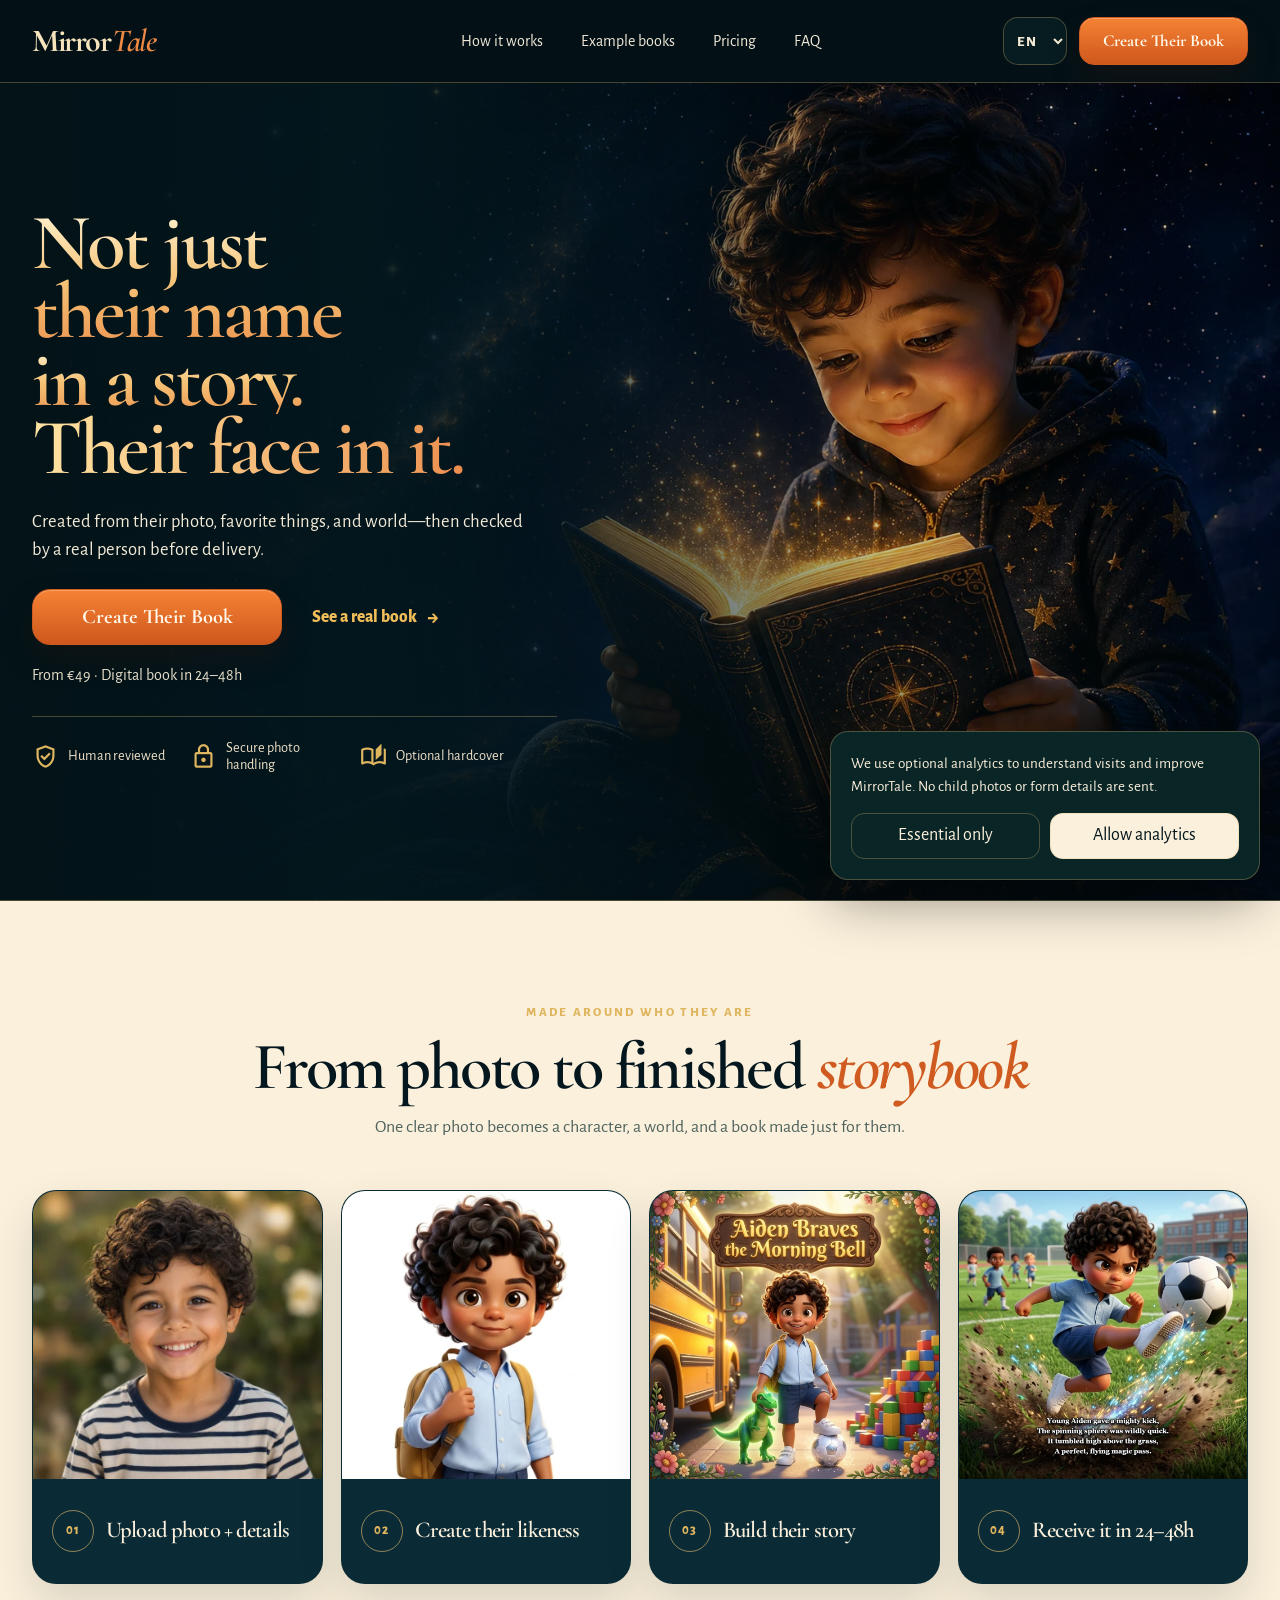
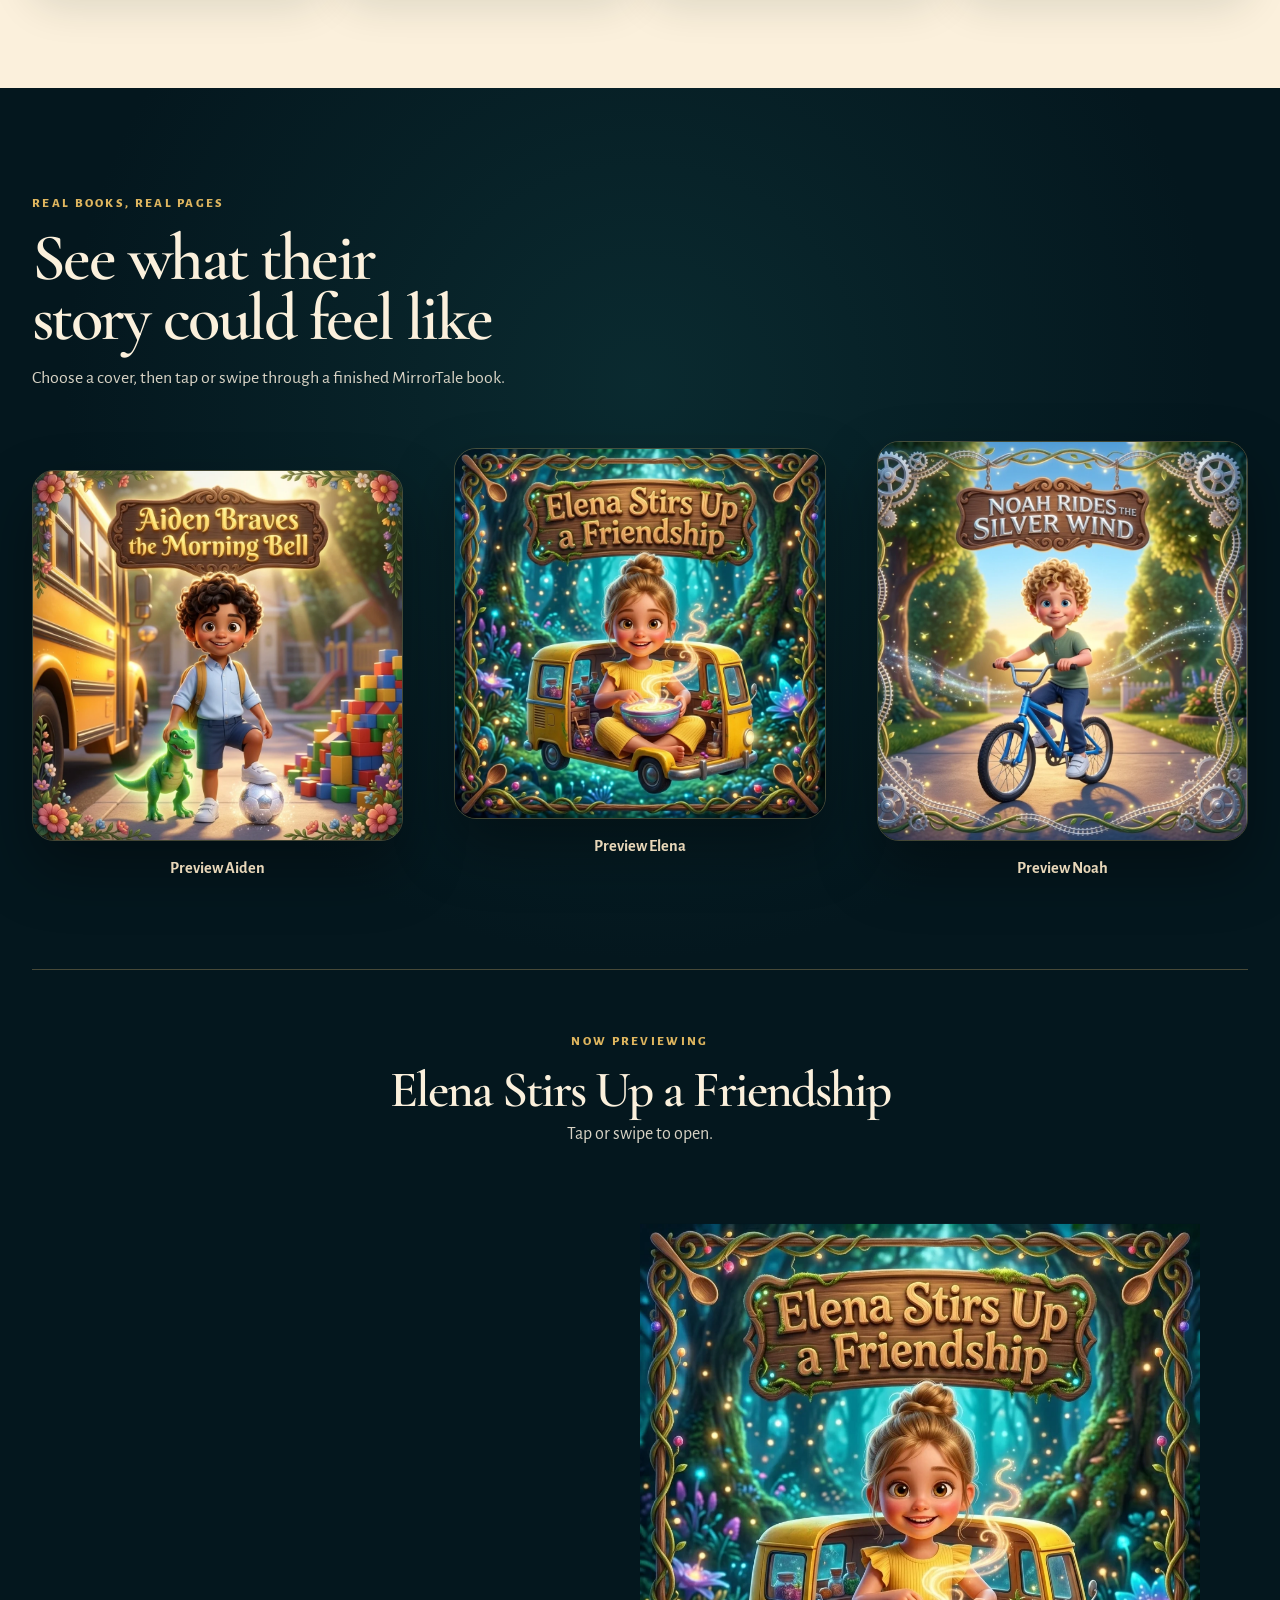
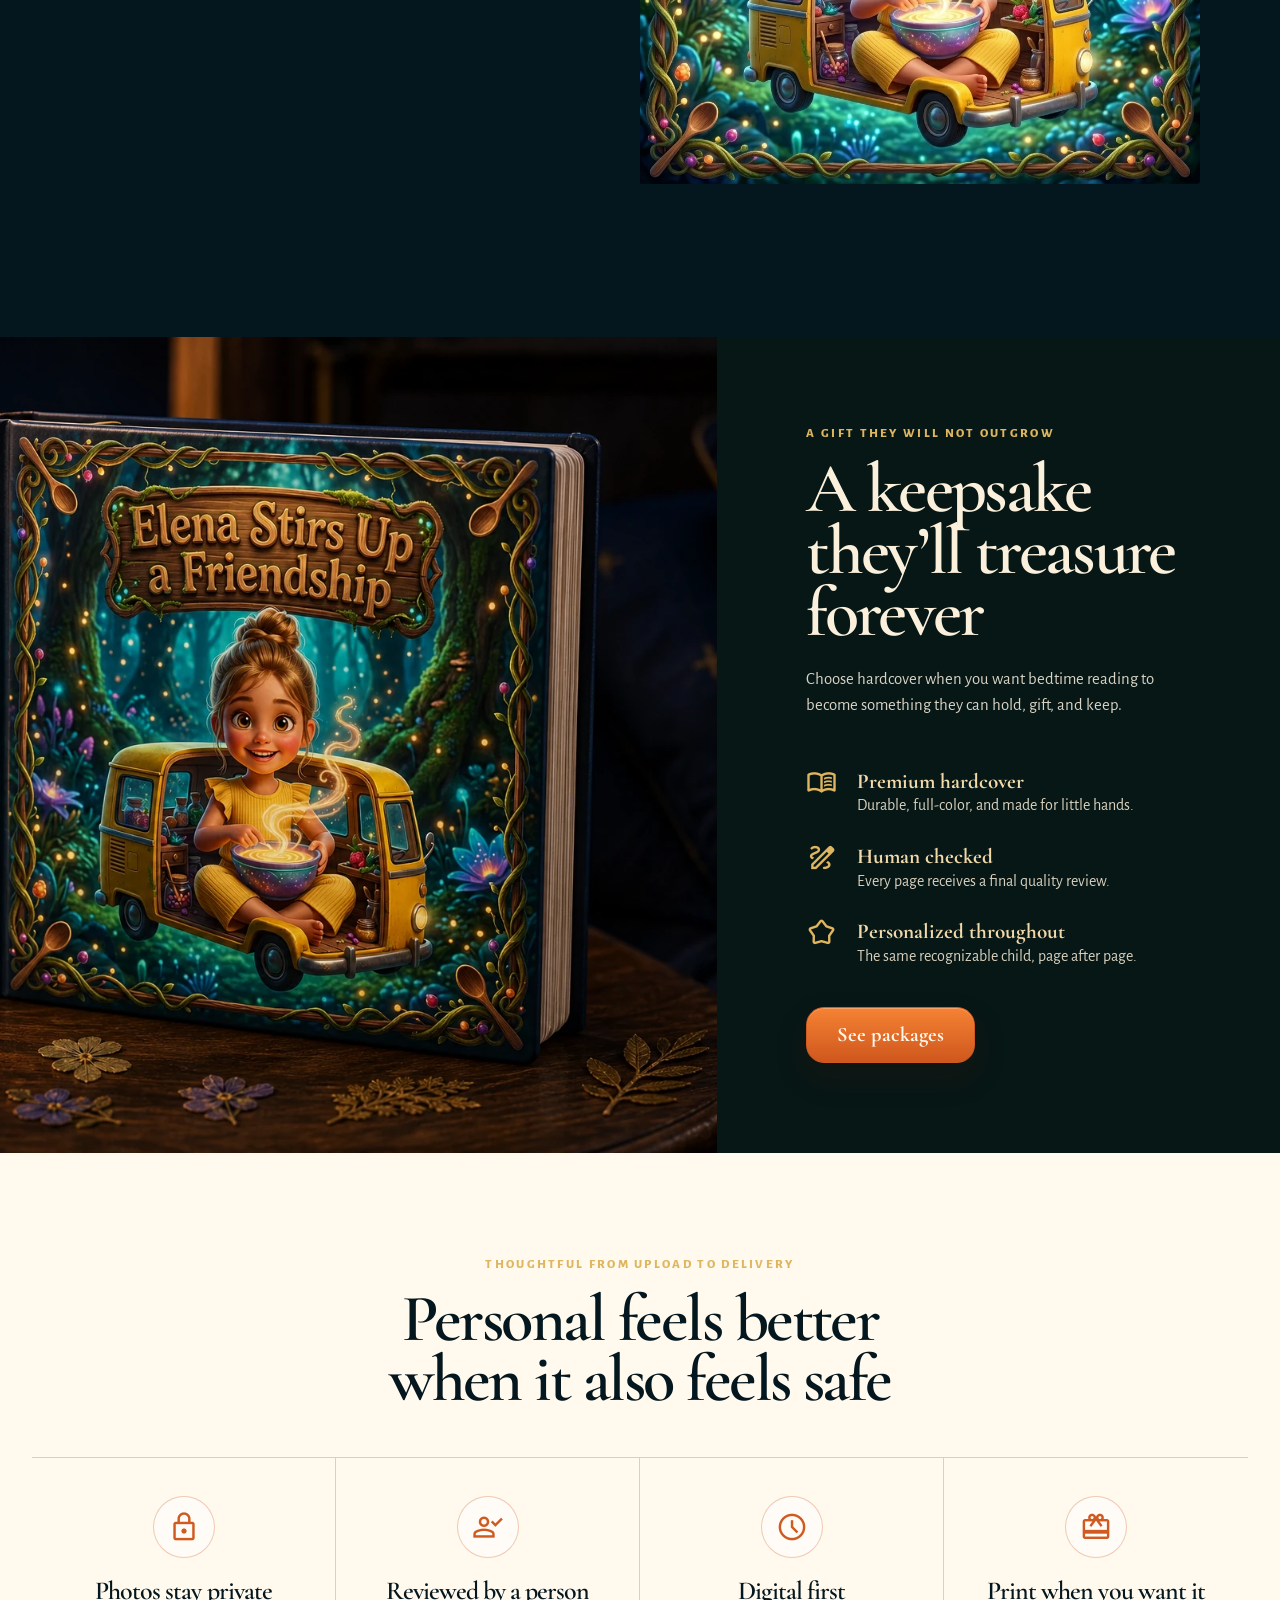
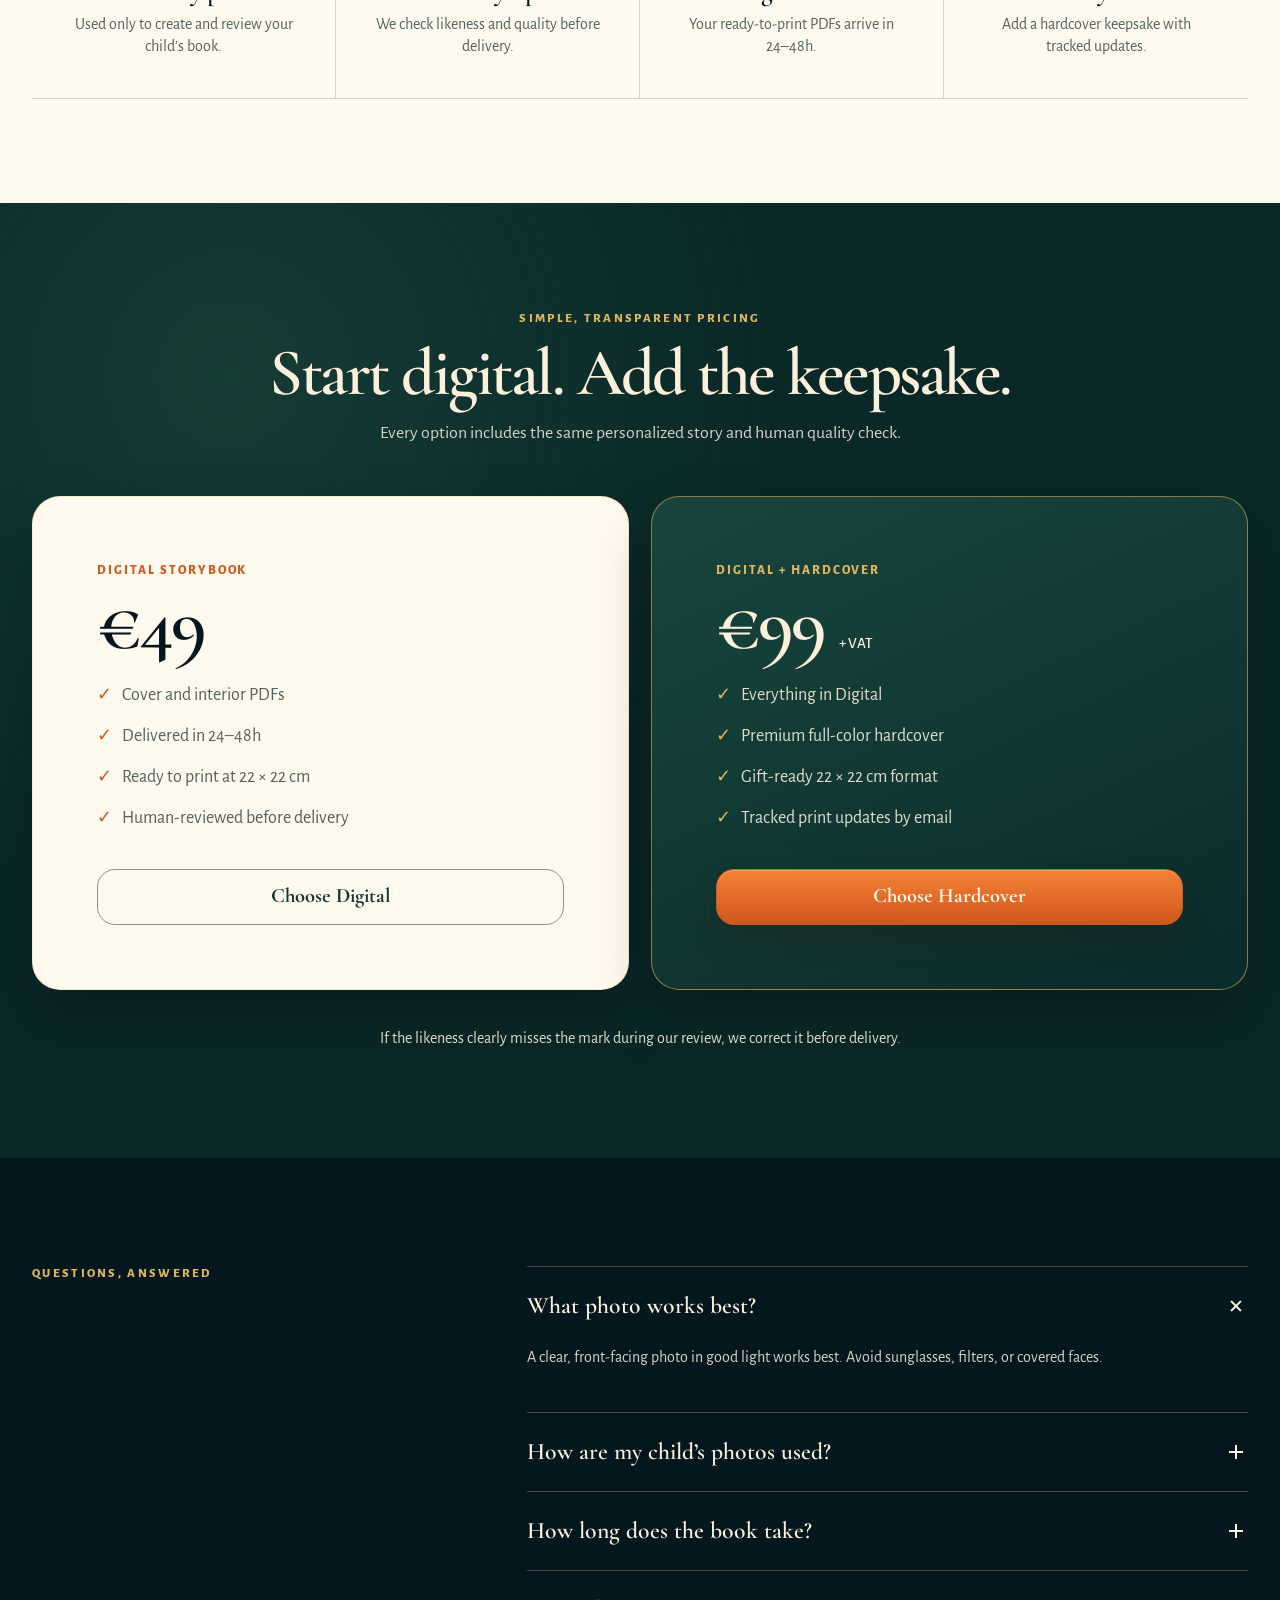
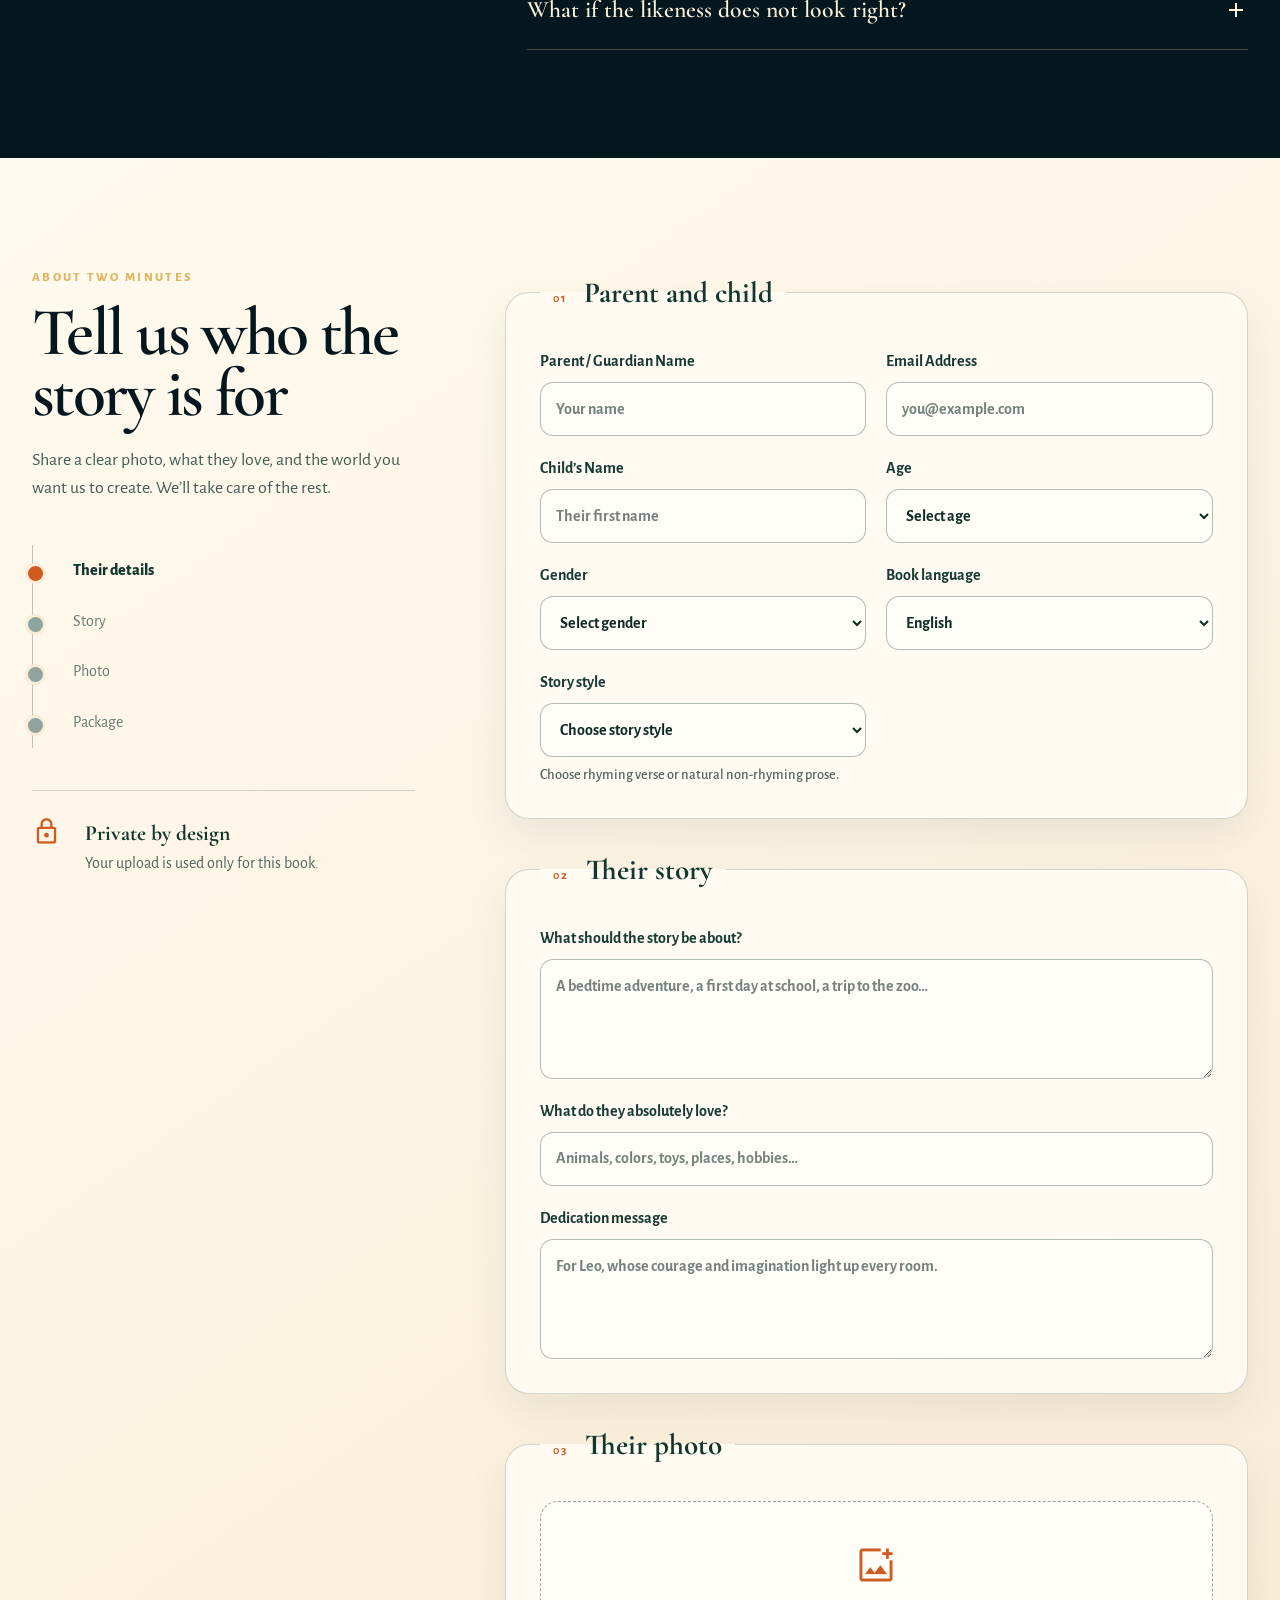
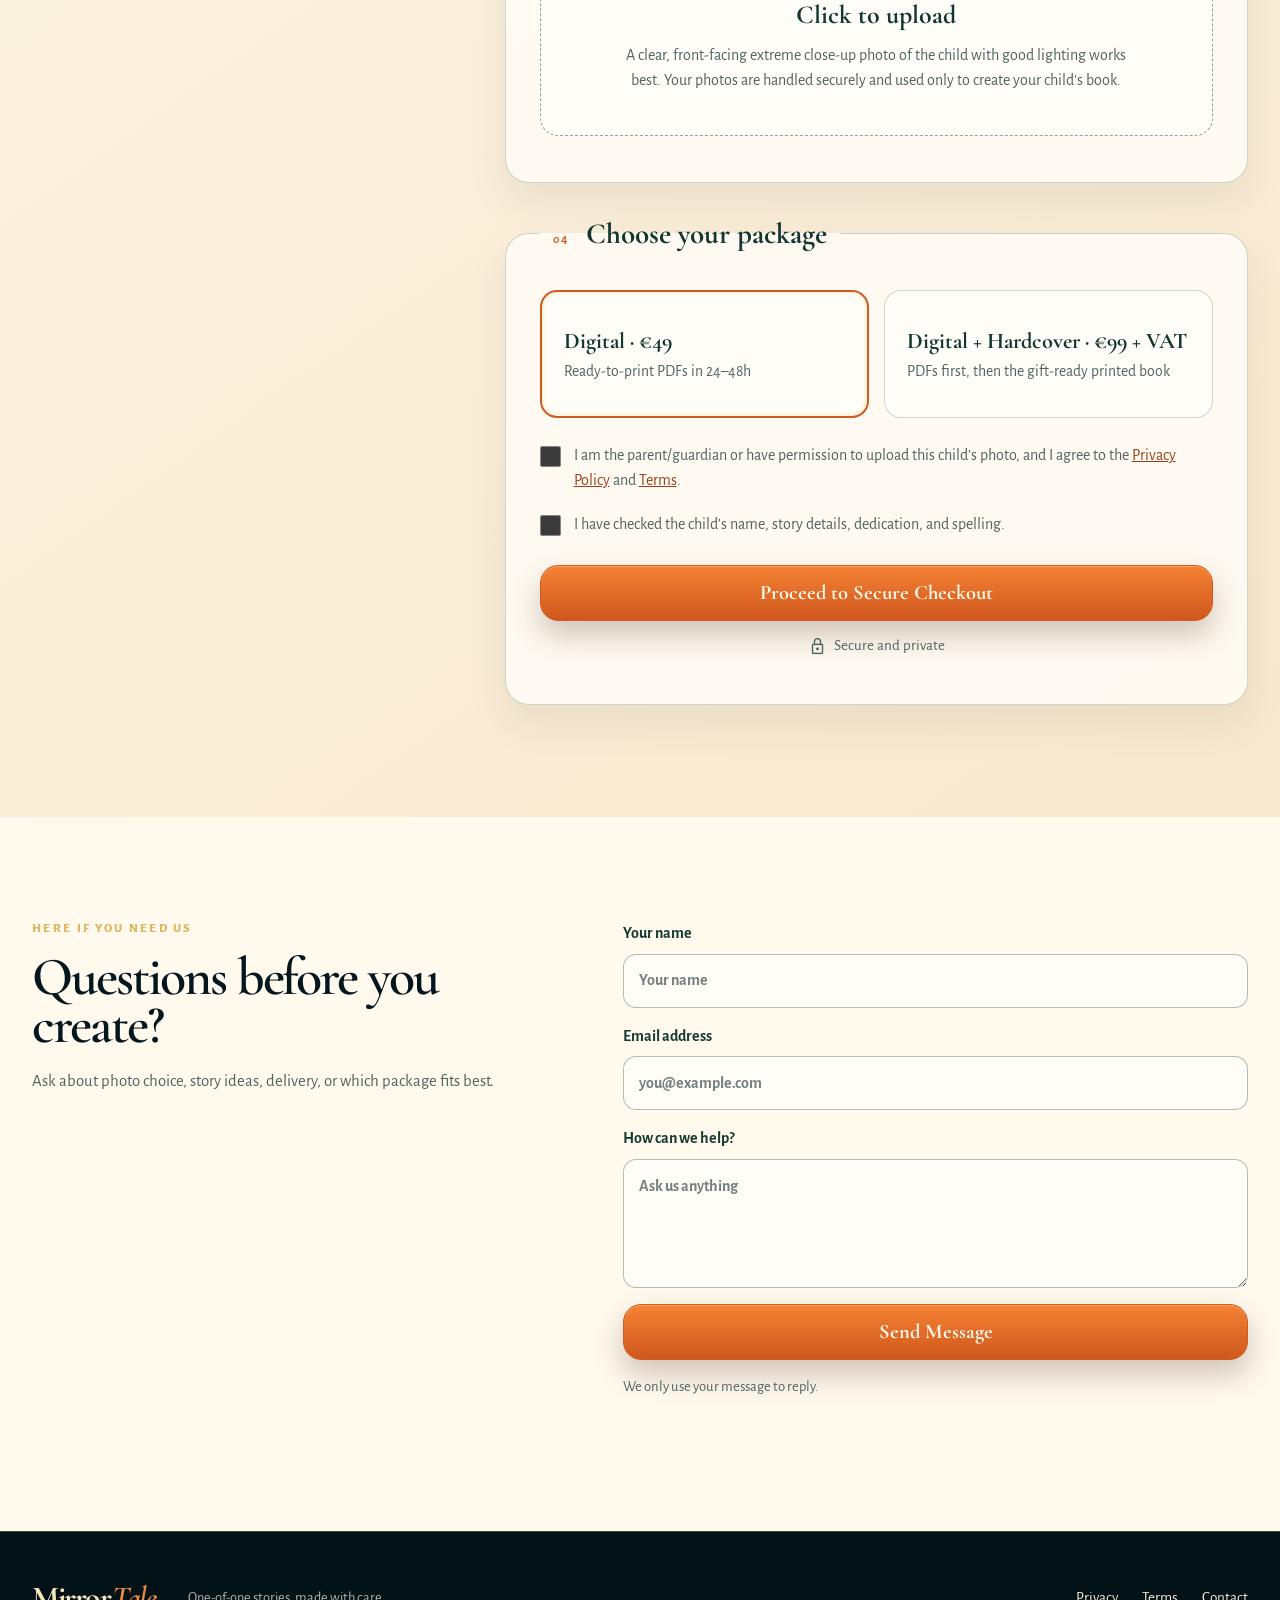
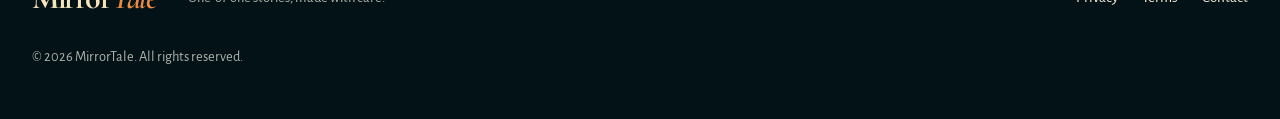
==== commit 841a0c56: "Require story style on intake form" ====
--- a/index.html
+++ b/index.html
@@ -235,7 +235,8 @@
                 <label>Child’s Name<input type="text" name="child-name" placeholder="Their first name" required /></label>
                 <label>Age<select name="age" required><option value="">Select age</option><option>1</option><option>2</option><option>3</option><option>4</option><option>5</option><option>6</option><option>7</option><option>8+</option></select></label>
                 <label>Gender<select name="gender" required translate="no"><option value="">Select gender</option><option value="Boy">Boy</option><option value="Girl">Girl</option></select></label>
-                <label>Book language<select name="book-language" required><option value="en" selected>English</option><option value="nl">Dutch</option><option value="fr">French</option><option value="de">German</option><option value="es">Spanish</option><option value="it">Italian</option><option value="pt">Portuguese</option></select></label>
+                <label>Book language<select name="book-language" required><option value="en" selected>English</option><option value="nl">Dutch</option><option value="fr">French</option><option value="de">German</option><option value="es">Spanish</option><option value="it">Italian</option><option value="pt">Portuguese</option><option value="ro">Romanian</option></select></label>
+                <label>Story style<select name="story-style" required><option value="" selected>Choose story style</option><option value="rhyming">Rhyming</option><option value="non_rhyming">Non-rhyming</option></select><span class="form-hint">Choose rhyming verse or natural non-rhyming prose.</span></label>
               </div>
             </fieldset>
             <fieldset>
@@ -288,7 +289,7 @@
 
     <script src="analytics.js?v=ga4-consent-1"></script>
     <script src="assets/vendor/page-flip.browser.js"></script>
-    <script src="script.js?v=v5-3"></script>
+    <script src="script.js?v=v5-4"></script>
     <script src="landing-v5.js?v=2"></script>
   </body>
 </html>
--- a/styles/v5-home.css
+++ b/styles/v5-home.css
@@ -186,6 +186,7 @@
 input, select { min-height: 54px; padding: 0 15px; }
 textarea { min-height: 120px; padding: 14px 15px; resize: vertical; }
 input::placeholder, textarea::placeholder { color: #75817d; }
+.form-hint { color: var(--muted-dark); font-size: .9rem; font-weight: 500; line-height: 1.35; }
 .intake-form fieldset > label + label { margin-top: 20px; }
 .upload-card { display: grid !important; min-height: 235px; place-items: center; align-content: center; padding: 36px; border: 1px dashed rgba(24, 52, 46, .45); border-radius: 18px; background: #fffdf8; text-align: center; cursor: pointer; }
 .upload-card .material-symbols-outlined { color: var(--copper); font-size: 44px; }
